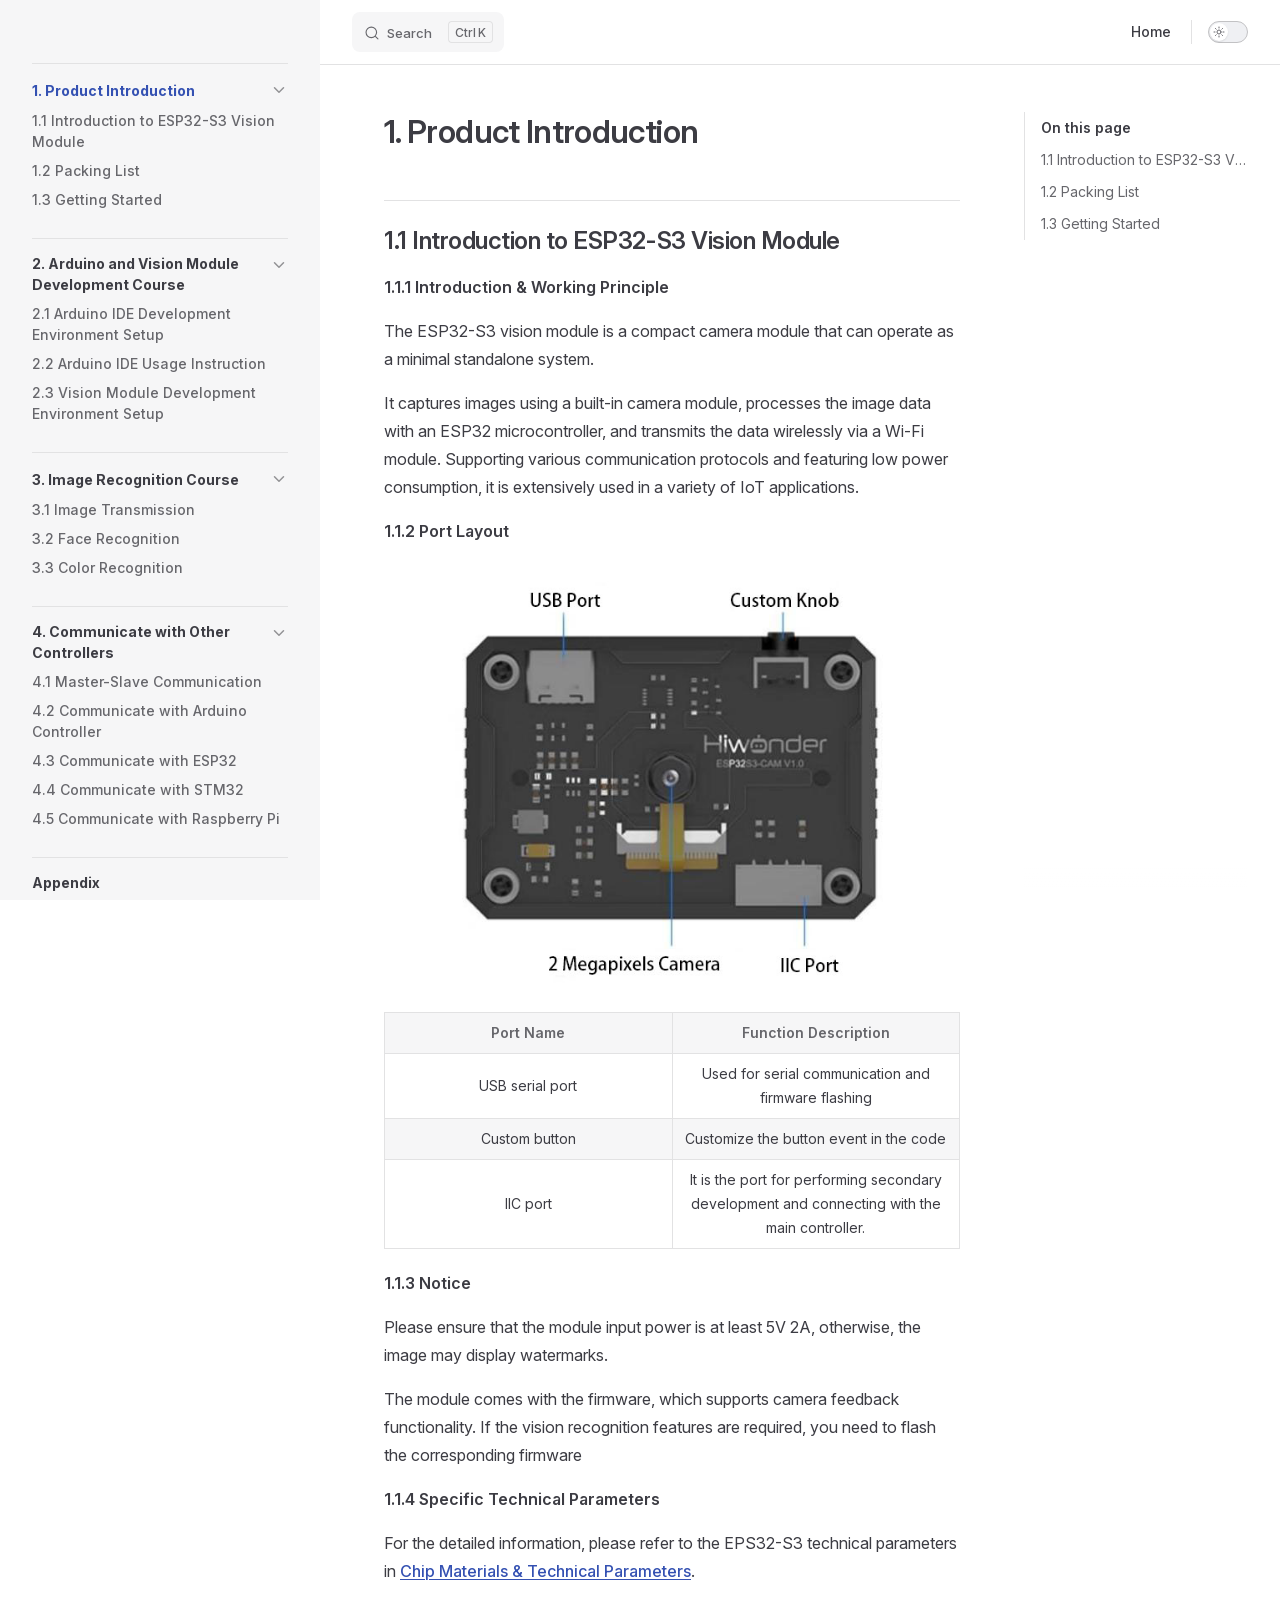
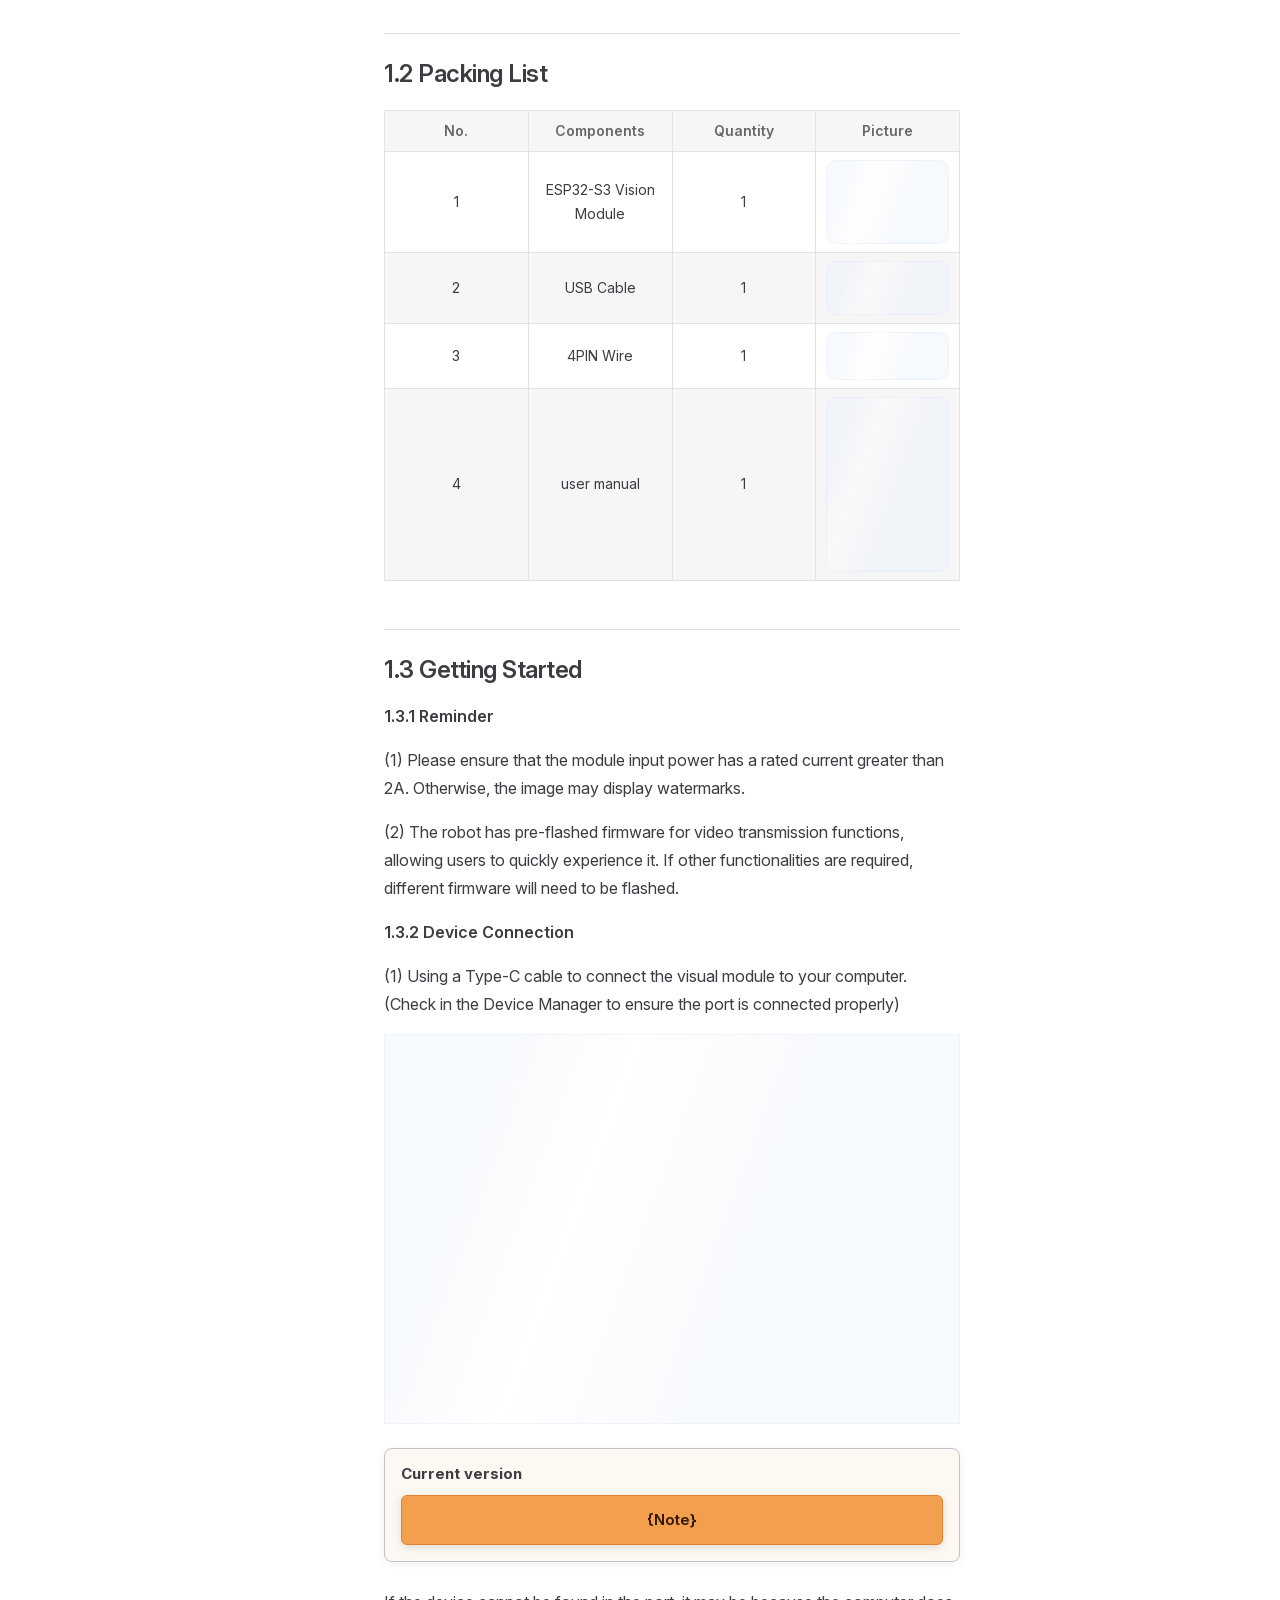
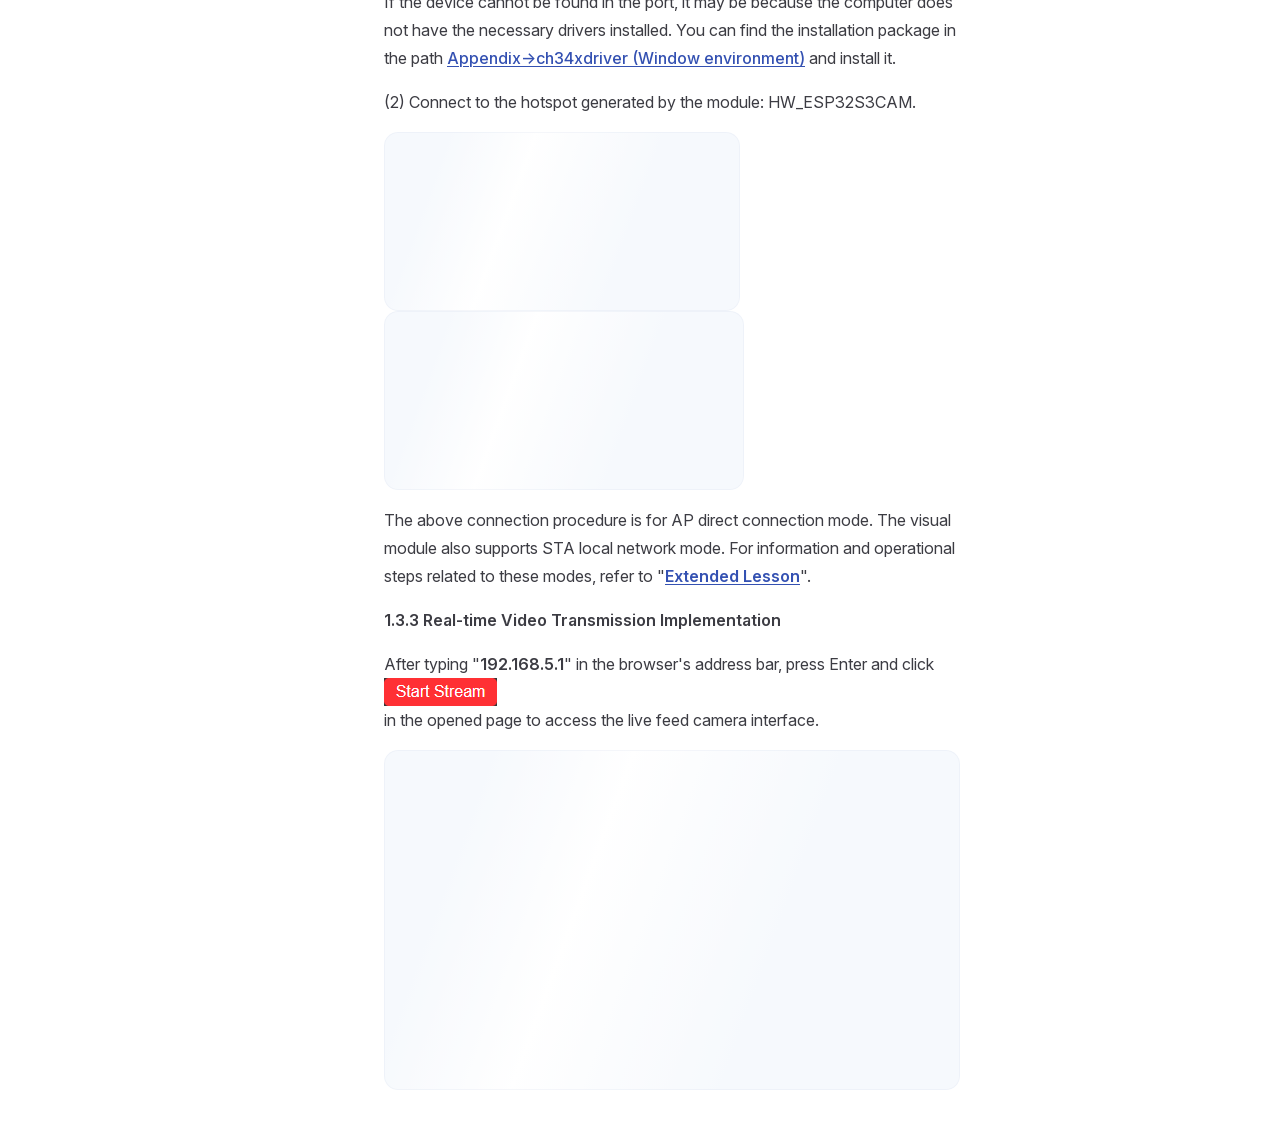
==== projects/ESP32-S3/en/latest/index.html @ b9c00cb5 "内容修改" ====
<!DOCTYPE html>
<html lang="en-US" dir="ltr">
  <head>
    <meta charset="utf-8">
    <meta name="viewport" content="width=device-width,initial-scale=1">
    <title>ESP32-S3 Documentation</title>
    <meta name="description" content="ESP32-S3 robot documentation">
    <meta name="generator" content="VitePress v1.6.4">
    <link rel="preload stylesheet" href="/projects/ESP32-S3/en/latest/assets/style.DdfqvTn5.css" as="style">
    <link rel="preload stylesheet" href="/projects/ESP32-S3/en/latest/vp-icons.css" as="style">
    
    <script type="module" src="/projects/ESP32-S3/en/latest/assets/app.E_77mOyY.js"></script>
    <link rel="preload" href="/projects/ESP32-S3/en/latest/assets/inter-roman-latin.Di8DUHzh.woff2" as="font" type="font/woff2" crossorigin="">
    <link rel="modulepreload" href="/projects/ESP32-S3/en/latest/assets/chunks/theme.DLlQX1Bl.js">
    <link rel="modulepreload" href="/projects/ESP32-S3/en/latest/assets/chunks/framework.tACQzN50.js">
    <link rel="modulepreload" href="/projects/ESP32-S3/en/latest/assets/index.md.Lb4_mgfN.lean.js">
    <link rel="icon" href="/projects/ESP32-S3/en/latest/favicon.ico">
    <script id="check-dark-mode">(()=>{const e=localStorage.getItem("vitepress-theme-appearance")||"auto",a=window.matchMedia("(prefers-color-scheme: dark)").matches;(!e||e==="auto"?a:e==="dark")&&document.documentElement.classList.add("dark")})();</script>
    <script id="check-mac-os">document.documentElement.classList.toggle("mac",/Mac|iPhone|iPod|iPad/i.test(navigator.platform));</script>
  </head>
  <body>
    <div id="app"><!--[--><div class="page-redirect" style="text-align:center;padding:100px 20px;"><p>Redirecting to content page...</p><p><a href="/projects/ESP32-S3/en/latest/docs/1.product_introduction.html" target="_self">If you are not redirected automatically, click here</a></p></div><!--[--><!----><!--]--><!----><!--]--></div>
    <script>window.__VP_HASH_MAP__=JSON.parse("{\"docs_1.product_introduction.md\":\"C2FCLXSm\",\"docs_2.set_up_development_environment.md\":\"C64PchyD\",\"docs_3.image_recognition_course.md\":\"mDjmsC2v\",\"docs_4.communicate_with_other_controllers.md\":\"tpT2LpS6\",\"docs_appendix.md\":\"CFYU5Hyb\",\"docs_index.md\":\"BcedHTbB\",\"index.md\":\"Lb4_mgfN\"}");window.__VP_SITE_DATA__=JSON.parse("{\"lang\":\"en-US\",\"dir\":\"ltr\",\"title\":\"ESP32-S3 Documentation\",\"description\":\"ESP32-S3 robot documentation\",\"base\":\"/projects/ESP32-S3/en/latest/\",\"head\":[],\"router\":{\"prefetchLinks\":true},\"appearance\":true,\"themeConfig\":{\"siteTitle\":false,\"logo\":\"/e-logo.png\",\"outline\":[2,3],\"search\":{\"provider\":\"local\",\"options\":{\"translations\":{\"button\":{\"buttonText\":\"Search\",\"buttonAriaLabel\":\"Search\"},\"modal\":{\"searchBox\":{\"resetButtonTitle\":\"Clear search query\",\"resetButtonAriaLabel\":\"Clear search query\",\"cancelButtonText\":\"Cancel\",\"cancelButtonAriaLabel\":\"Cancel\"},\"startScreen\":{\"recentSearchTitle\":\"Recent Searches\",\"noRecentSearchText\":\"No recent searches\",\"suggestedQueryTitle\":\"Suggested Queries\"},\"noResultsScreen\":{\"noResultsText\":\"No results found for\",\"suggestedQueryText\":\"You can try searching for\",\"reportMissingResultsText\":\"Have any queries?\",\"reportMissingResultsLinkText\":\"Report here\"},\"footer\":{\"selectText\":\"to select\",\"navigateText\":\"to navigate\",\"closeText\":\"to close\"}}}}},\"nav\":[{\"text\":\"Home\",\"link\":\"https://www.hiwonder.net/\",\"target\":\"_self\"}],\"sidebar\":[{\"text\":\"1. Product Introduction\",\"link\":\"/docs/1.product_introduction.html\",\"collapsed\":false,\"items\":[{\"text\":\"1.1 Introduction to ESP32-S3 Vision Module\",\"link\":\"/docs/1.product_introduction.html#_1-1-introduction-to-esp32-s3-vision-module\"},{\"text\":\"1.2 Packing List\",\"link\":\"/docs/1.product_introduction.html#_1-2-packing-list\"},{\"text\":\"1.3 Getting Started\",\"link\":\"/docs/1.product_introduction.html#_1-3-getting-started\"}]},{\"text\":\"2. Arduino and Vision Module Development Course\",\"link\":\"/docs/2.set_up_development_environment.html\",\"collapsed\":false,\"items\":[{\"text\":\"2.1 Arduino IDE Development Environment Setup\",\"link\":\"/docs/2.set_up_development_environment.html#_2-1-arduino-ide-development-environment-setup\"},{\"text\":\"2.2 Arduino IDE Usage Instruction\",\"link\":\"/docs/2.set_up_development_environment.html#_2-2-arduino-ide-usage-instruction\"},{\"text\":\"2.3 Vision Module Development Environment Setup\",\"link\":\"/docs/2.set_up_development_environment.html#_2-3-vision-module-development-environment-setup\"}]},{\"text\":\"3. Image Recognition Course\",\"link\":\"/docs/3.Image_Recognition_Course.html\",\"collapsed\":false,\"items\":[{\"text\":\"3.1 Image Transmission\",\"link\":\"/docs/3.Image_Recognition_Course.html#_3-1-image-transmission\"},{\"text\":\"3.2 Face Recognition\",\"link\":\"/docs/3.Image_Recognition_Course.html#_3-2-face-recognition\"},{\"text\":\"3.3 Color Recognition\",\"link\":\"/docs/3.Image_Recognition_Course.html#_3-3-color-recognition\"}]},{\"text\":\"4. Communicate with Other Controllers\",\"link\":\"/docs/4.Communicate_with_Other_Controllers.html\",\"collapsed\":false,\"items\":[{\"text\":\"4.1 Master-Slave Communication\",\"link\":\"/docs/4.Communicate_with_Other_Controllers.html#_4-1-master-slave-communication\"},{\"text\":\"4.2 Communicate with Arduino Controller\",\"link\":\"/docs/4.Communicate_with_Other_Controllers.html#_4-2-communicate-with-arduino-controller\"},{\"text\":\"4.3 Communicate with ESP32\",\"link\":\"/docs/4.Communicate_with_Other_Controllers.html#_4-3-communicate-with-esp32\"},{\"text\":\"4.4 Communicate with STM32\",\"link\":\"/docs/4.Communicate_with_Other_Controllers.html#_4-4-communicate-with-stm32\"},{\"text\":\"4.5 Communicate with Raspberry Pi\",\"link\":\"/docs/4.Communicate_with_Other_Controllers.html#_4-5-communicate-with-raspberry-pi\"}]},{\"text\":\"Appendix\",\"link\":\"/docs/Appendix.html\",\"collapsed\":false,\"items\":[]}]},\"locales\":{},\"scrollOffset\":134,\"cleanUrls\":false}");</script>
    
  </body>
</html>
---- projects/ESP32-S3/en/latest/assets/style.DdfqvTn5.css ----
@font-face{font-family:Inter;font-style:normal;font-weight:100 900;font-display:swap;src:url(/projects/ESP32-S3/en/latest/assets/inter-roman-cyrillic-ext.BBPuwvHQ.woff2) format("woff2");unicode-range:U+0460-052F,U+1C80-1C88,U+20B4,U+2DE0-2DFF,U+A640-A69F,U+FE2E-FE2F}@font-face{font-family:Inter;font-style:normal;font-weight:100 900;font-display:swap;src:url(/projects/ESP32-S3/en/latest/assets/inter-roman-cyrillic.C5lxZ8CY.woff2) format("woff2");unicode-range:U+0301,U+0400-045F,U+0490-0491,U+04B0-04B1,U+2116}@font-face{font-family:Inter;font-style:normal;font-weight:100 900;font-display:swap;src:url(/projects/ESP32-S3/en/latest/assets/inter-roman-greek-ext.CqjqNYQ-.woff2) format("woff2");unicode-range:U+1F00-1FFF}@font-face{font-family:Inter;font-style:normal;font-weight:100 900;font-display:swap;src:url(/projects/ESP32-S3/en/latest/assets/inter-roman-greek.BBVDIX6e.woff2) format("woff2");unicode-range:U+0370-0377,U+037A-037F,U+0384-038A,U+038C,U+038E-03A1,U+03A3-03FF}@font-face{font-family:Inter;font-style:normal;font-weight:100 900;font-display:swap;src:url(/projects/ESP32-S3/en/latest/assets/inter-roman-vietnamese.BjW4sHH5.woff2) format("woff2");unicode-range:U+0102-0103,U+0110-0111,U+0128-0129,U+0168-0169,U+01A0-01A1,U+01AF-01B0,U+0300-0301,U+0303-0304,U+0308-0309,U+0323,U+0329,U+1EA0-1EF9,U+20AB}@font-face{font-family:Inter;font-style:normal;font-weight:100 900;font-display:swap;src:url(/projects/ESP32-S3/en/latest/assets/inter-roman-latin-ext.4ZJIpNVo.woff2) format("woff2");unicode-range:U+0100-02AF,U+0304,U+0308,U+0329,U+1E00-1E9F,U+1EF2-1EFF,U+2020,U+20A0-20AB,U+20AD-20C0,U+2113,U+2C60-2C7F,U+A720-A7FF}@font-face{font-family:Inter;font-style:normal;font-weight:100 900;font-display:swap;src:url(/projects/ESP32-S3/en/latest/assets/inter-roman-latin.Di8DUHzh.woff2) format("woff2");unicode-range:U+0000-00FF,U+0131,U+0152-0153,U+02BB-02BC,U+02C6,U+02DA,U+02DC,U+0304,U+0308,U+0329,U+2000-206F,U+2074,U+20AC,U+2122,U+2191,U+2193,U+2212,U+2215,U+FEFF,U+FFFD}@font-face{font-family:Inter;font-style:italic;font-weight:100 900;font-display:swap;src:url(/projects/ESP32-S3/en/latest/assets/inter-italic-cyrillic-ext.r48I6akx.woff2) format("woff2");unicode-range:U+0460-052F,U+1C80-1C88,U+20B4,U+2DE0-2DFF,U+A640-A69F,U+FE2E-FE2F}@font-face{font-family:Inter;font-style:italic;font-weight:100 900;font-display:swap;src:url(/projects/ESP32-S3/en/latest/assets/inter-italic-cyrillic.By2_1cv3.woff2) format("woff2");unicode-range:U+0301,U+0400-045F,U+0490-0491,U+04B0-04B1,U+2116}@font-face{font-family:Inter;font-style:italic;font-weight:100 900;font-display:swap;src:url(/projects/ESP32-S3/en/latest/assets/inter-italic-greek-ext.1u6EdAuj.woff2) format("woff2");unicode-range:U+1F00-1FFF}@font-face{font-family:Inter;font-style:italic;font-weight:100 900;font-display:swap;src:url(/projects/ESP32-S3/en/latest/assets/inter-italic-greek.DJ8dCoTZ.woff2) format("woff2");unicode-range:U+0370-0377,U+037A-037F,U+0384-038A,U+038C,U+038E-03A1,U+03A3-03FF}@font-face{font-family:Inter;font-style:italic;font-weight:100 900;font-display:swap;src:url(/projects/ESP32-S3/en/latest/assets/inter-italic-vietnamese.BSbpV94h.woff2) format("woff2");unicode-range:U+0102-0103,U+0110-0111,U+0128-0129,U+0168-0169,U+01A0-01A1,U+01AF-01B0,U+0300-0301,U+0303-0304,U+0308-0309,U+0323,U+0329,U+1EA0-1EF9,U+20AB}@font-face{font-family:Inter;font-style:italic;font-weight:100 900;font-display:swap;src:url(/projects/ESP32-S3/en/latest/assets/inter-italic-latin-ext.CN1xVJS-.woff2) format("woff2");unicode-range:U+0100-02AF,U+0304,U+0308,U+0329,U+1E00-1E9F,U+1EF2-1EFF,U+2020,U+20A0-20AB,U+20AD-20C0,U+2113,U+2C60-2C7F,U+A720-A7FF}@font-face{font-family:Inter;font-style:italic;font-weight:100 900;font-display:swap;src:url(/projects/ESP32-S3/en/latest/assets/inter-italic-latin.C2AdPX0b.woff2) format("woff2");unicode-range:U+0000-00FF,U+0131,U+0152-0153,U+02BB-02BC,U+02C6,U+02DA,U+02DC,U+0304,U+0308,U+0329,U+2000-206F,U+2074,U+20AC,U+2122,U+2191,U+2193,U+2212,U+2215,U+FEFF,U+FFFD}@font-face{font-family:Punctuation SC;font-weight:400;src:local("PingFang SC Regular"),local("Noto Sans CJK SC"),local("Microsoft YaHei");unicode-range:U+201C,U+201D,U+2018,U+2019,U+2E3A,U+2014,U+2013,U+2026,U+00B7,U+007E,U+002F}@font-face{font-family:Punctuation SC;font-weight:500;src:local("PingFang SC Medium"),local("Noto Sans CJK SC"),local("Microsoft YaHei");unicode-range:U+201C,U+201D,U+2018,U+2019,U+2E3A,U+2014,U+2013,U+2026,U+00B7,U+007E,U+002F}@font-face{font-family:Punctuation SC;font-weight:600;src:local("PingFang SC Semibold"),local("Noto Sans CJK SC Bold"),local("Microsoft YaHei Bold");unicode-range:U+201C,U+201D,U+2018,U+2019,U+2E3A,U+2014,U+2013,U+2026,U+00B7,U+007E,U+002F}@font-face{font-family:Punctuation SC;font-weight:700;src:local("PingFang SC Semibold"),local("Noto Sans CJK SC Bold"),local("Microsoft YaHei Bold");unicode-range:U+201C,U+201D,U+2018,U+2019,U+2E3A,U+2014,U+2013,U+2026,U+00B7,U+007E,U+002F}:root{--vp-c-white: #ffffff;--vp-c-black: #000000;--vp-c-neutral: var(--vp-c-black);--vp-c-neutral-inverse: var(--vp-c-white)}.dark{--vp-c-neutral: var(--vp-c-white);--vp-c-neutral-inverse: var(--vp-c-black)}:root{--vp-c-gray-1: #dddde3;--vp-c-gray-2: #e4e4e9;--vp-c-gray-3: #ebebef;--vp-c-gray-soft: rgba(142, 150, 170, .14);--vp-c-indigo-1: #3451b2;--vp-c-indigo-2: #3a5ccc;--vp-c-indigo-3: #5672cd;--vp-c-indigo-soft: rgba(100, 108, 255, .14);--vp-c-purple-1: #6f42c1;--vp-c-purple-2: #7e4cc9;--vp-c-purple-3: #8e5cd9;--vp-c-purple-soft: rgba(159, 122, 234, .14);--vp-c-green-1: #18794e;--vp-c-green-2: #299764;--vp-c-green-3: #30a46c;--vp-c-green-soft: rgba(16, 185, 129, .14);--vp-c-yellow-1: #915930;--vp-c-yellow-2: #946300;--vp-c-yellow-3: #9f6a00;--vp-c-yellow-soft: rgba(234, 179, 8, .14);--vp-c-red-1: #b8272c;--vp-c-red-2: #d5393e;--vp-c-red-3: #e0575b;--vp-c-red-soft: rgba(244, 63, 94, .14);--vp-c-sponsor: #db2777}.dark{--vp-c-gray-1: #515c67;--vp-c-gray-2: #414853;--vp-c-gray-3: #32363f;--vp-c-gray-soft: rgba(101, 117, 133, .16);--vp-c-indigo-1: #a8b1ff;--vp-c-indigo-2: #5c73e7;--vp-c-indigo-3: #3e63dd;--vp-c-indigo-soft: rgba(100, 108, 255, .16);--vp-c-purple-1: #c8abfa;--vp-c-purple-2: #a879e6;--vp-c-purple-3: #8e5cd9;--vp-c-purple-soft: rgba(159, 122, 234, .16);--vp-c-green-1: #3dd68c;--vp-c-green-2: #30a46c;--vp-c-green-3: #298459;--vp-c-green-soft: rgba(16, 185, 129, .16);--vp-c-yellow-1: #f9b44e;--vp-c-yellow-2: #da8b17;--vp-c-yellow-3: #a46a0a;--vp-c-yellow-soft: rgba(234, 179, 8, .16);--vp-c-red-1: #f66f81;--vp-c-red-2: #f14158;--vp-c-red-3: #b62a3c;--vp-c-red-soft: rgba(244, 63, 94, .16)}:root{--vp-c-bg: #ffffff;--vp-c-bg-alt: #f6f6f7;--vp-c-bg-elv: #ffffff;--vp-c-bg-soft: #f6f6f7}.dark{--vp-c-bg: #1b1b1f;--vp-c-bg-alt: #161618;--vp-c-bg-elv: #202127;--vp-c-bg-soft: #202127}:root{--vp-c-border: #c2c2c4;--vp-c-divider: #e2e2e3;--vp-c-gutter: #e2e2e3}.dark{--vp-c-border: #3c3f44;--vp-c-divider: #2e2e32;--vp-c-gutter: #000000}:root{--vp-c-text-1: #3c3c43;--vp-c-text-2: #67676c;--vp-c-text-3: #929295}.dark{--vp-c-text-1: #dfdfd6;--vp-c-text-2: #98989f;--vp-c-text-3: #6a6a71}:root{--vp-c-default-1: var(--vp-c-gray-1);--vp-c-default-2: var(--vp-c-gray-2);--vp-c-default-3: var(--vp-c-gray-3);--vp-c-default-soft: var(--vp-c-gray-soft);--vp-c-brand-1: var(--vp-c-indigo-1);--vp-c-brand-2: var(--vp-c-indigo-2);--vp-c-brand-3: var(--vp-c-indigo-3);--vp-c-brand-soft: var(--vp-c-indigo-soft);--vp-c-brand: var(--vp-c-brand-1);--vp-c-tip-1: var(--vp-c-brand-1);--vp-c-tip-2: var(--vp-c-brand-2);--vp-c-tip-3: var(--vp-c-brand-3);--vp-c-tip-soft: var(--vp-c-brand-soft);--vp-c-note-1: var(--vp-c-brand-1);--vp-c-note-2: var(--vp-c-brand-2);--vp-c-note-3: var(--vp-c-brand-3);--vp-c-note-soft: var(--vp-c-brand-soft);--vp-c-success-1: var(--vp-c-green-1);--vp-c-success-2: var(--vp-c-green-2);--vp-c-success-3: var(--vp-c-green-3);--vp-c-success-soft: var(--vp-c-green-soft);--vp-c-important-1: var(--vp-c-purple-1);--vp-c-important-2: var(--vp-c-purple-2);--vp-c-important-3: var(--vp-c-purple-3);--vp-c-important-soft: var(--vp-c-purple-soft);--vp-c-warning-1: var(--vp-c-yellow-1);--vp-c-warning-2: var(--vp-c-yellow-2);--vp-c-warning-3: var(--vp-c-yellow-3);--vp-c-warning-soft: var(--vp-c-yellow-soft);--vp-c-danger-1: var(--vp-c-red-1);--vp-c-danger-2: var(--vp-c-red-2);--vp-c-danger-3: var(--vp-c-red-3);--vp-c-danger-soft: var(--vp-c-red-soft);--vp-c-caution-1: var(--vp-c-red-1);--vp-c-caution-2: var(--vp-c-red-2);--vp-c-caution-3: var(--vp-c-red-3);--vp-c-caution-soft: var(--vp-c-red-soft)}:root{--vp-font-family-base: "Inter", ui-sans-serif, system-ui, sans-serif, "Apple Color Emoji", "Segoe UI Emoji", "Segoe UI Symbol", "Noto Color Emoji";--vp-font-family-mono: ui-monospace, "Menlo", "Monaco", "Consolas", "Liberation Mono", "Courier New", monospace;font-optical-sizing:auto}:root:where(:lang(zh)){--vp-font-family-base: "Punctuation SC", "Inter", ui-sans-serif, system-ui, sans-serif, "Apple Color Emoji", "Segoe UI Emoji", "Segoe UI Symbol", "Noto Color Emoji"}:root{--vp-shadow-1: 0 1px 2px rgba(0, 0, 0, .04), 0 1px 2px rgba(0, 0, 0, .06);--vp-shadow-2: 0 3px 12px rgba(0, 0, 0, .07), 0 1px 4px rgba(0, 0, 0, .07);--vp-shadow-3: 0 12px 32px rgba(0, 0, 0, .1), 0 2px 6px rgba(0, 0, 0, .08);--vp-shadow-4: 0 14px 44px rgba(0, 0, 0, .12), 0 3px 9px rgba(0, 0, 0, .12);--vp-shadow-5: 0 18px 56px rgba(0, 0, 0, .16), 0 4px 12px rgba(0, 0, 0, .16)}:root{--vp-z-index-footer: 10;--vp-z-index-local-nav: 20;--vp-z-index-nav: 30;--vp-z-index-layout-top: 40;--vp-z-index-backdrop: 50;--vp-z-index-sidebar: 60}@media (min-width: 960px){:root{--vp-z-index-sidebar: 25}}:root{--vp-layout-max-width: 1440px}:root{--vp-header-anchor-symbol: "#"}:root{--vp-code-line-height: 1.7;--vp-code-font-size: .875em;--vp-code-color: var(--vp-c-brand-1);--vp-code-link-color: var(--vp-c-brand-1);--vp-code-link-hover-color: var(--vp-c-brand-2);--vp-code-bg: var(--vp-c-default-soft);--vp-code-block-color: var(--vp-c-text-2);--vp-code-block-bg: var(--vp-c-bg-alt);--vp-code-block-divider-color: var(--vp-c-gutter);--vp-code-lang-color: var(--vp-c-text-3);--vp-code-line-highlight-color: var(--vp-c-default-soft);--vp-code-line-number-color: var(--vp-c-text-3);--vp-code-line-diff-add-color: var(--vp-c-success-soft);--vp-code-line-diff-add-symbol-color: var(--vp-c-success-1);--vp-code-line-diff-remove-color: var(--vp-c-danger-soft);--vp-code-line-diff-remove-symbol-color: var(--vp-c-danger-1);--vp-code-line-warning-color: var(--vp-c-warning-soft);--vp-code-line-error-color: var(--vp-c-danger-soft);--vp-code-copy-code-border-color: var(--vp-c-divider);--vp-code-copy-code-bg: var(--vp-c-bg-soft);--vp-code-copy-code-hover-border-color: var(--vp-c-divider);--vp-code-copy-code-hover-bg: var(--vp-c-bg);--vp-code-copy-code-active-text: var(--vp-c-text-2);--vp-code-copy-copied-text-content: "Copied";--vp-code-tab-divider: var(--vp-code-block-divider-color);--vp-code-tab-text-color: var(--vp-c-text-2);--vp-code-tab-bg: var(--vp-code-block-bg);--vp-code-tab-hover-text-color: var(--vp-c-text-1);--vp-code-tab-active-text-color: var(--vp-c-text-1);--vp-code-tab-active-bar-color: var(--vp-c-brand-1)}:lang(es),:lang(pt){--vp-code-copy-copied-text-content: "Copiado"}:lang(fa){--vp-code-copy-copied-text-content: "کپی شد"}:lang(ko){--vp-code-copy-copied-text-content: "복사됨"}:lang(ru){--vp-code-copy-copied-text-content: "Скопировано"}:lang(zh){--vp-code-copy-copied-text-content: "已复制"}:root{--vp-button-brand-border: transparent;--vp-button-brand-text: var(--vp-c-white);--vp-button-brand-bg: var(--vp-c-brand-3);--vp-button-brand-hover-border: transparent;--vp-button-brand-hover-text: var(--vp-c-white);--vp-button-brand-hover-bg: var(--vp-c-brand-2);--vp-button-brand-active-border: transparent;--vp-button-brand-active-text: var(--vp-c-white);--vp-button-brand-active-bg: var(--vp-c-brand-1);--vp-button-alt-border: transparent;--vp-button-alt-text: var(--vp-c-text-1);--vp-button-alt-bg: var(--vp-c-default-3);--vp-button-alt-hover-border: transparent;--vp-button-alt-hover-text: var(--vp-c-text-1);--vp-button-alt-hover-bg: var(--vp-c-default-2);--vp-button-alt-active-border: transparent;--vp-button-alt-active-text: var(--vp-c-text-1);--vp-button-alt-active-bg: var(--vp-c-default-1);--vp-button-sponsor-border: var(--vp-c-text-2);--vp-button-sponsor-text: var(--vp-c-text-2);--vp-button-sponsor-bg: transparent;--vp-button-sponsor-hover-border: var(--vp-c-sponsor);--vp-button-sponsor-hover-text: var(--vp-c-sponsor);--vp-button-sponsor-hover-bg: transparent;--vp-button-sponsor-active-border: var(--vp-c-sponsor);--vp-button-sponsor-active-text: var(--vp-c-sponsor);--vp-button-sponsor-active-bg: transparent}:root{--vp-custom-block-font-size: 14px;--vp-custom-block-code-font-size: 13px;--vp-custom-block-info-border: transparent;--vp-custom-block-info-text: var(--vp-c-text-1);--vp-custom-block-info-bg: var(--vp-c-default-soft);--vp-custom-block-info-code-bg: var(--vp-c-default-soft);--vp-custom-block-note-border: transparent;--vp-custom-block-note-text: var(--vp-c-text-1);--vp-custom-block-note-bg: var(--vp-c-default-soft);--vp-custom-block-note-code-bg: var(--vp-c-default-soft);--vp-custom-block-tip-border: transparent;--vp-custom-block-tip-text: var(--vp-c-text-1);--vp-custom-block-tip-bg: var(--vp-c-tip-soft);--vp-custom-block-tip-code-bg: var(--vp-c-tip-soft);--vp-custom-block-important-border: transparent;--vp-custom-block-important-text: var(--vp-c-text-1);--vp-custom-block-important-bg: var(--vp-c-important-soft);--vp-custom-block-important-code-bg: var(--vp-c-important-soft);--vp-custom-block-warning-border: transparent;--vp-custom-block-warning-text: var(--vp-c-text-1);--vp-custom-block-warning-bg: var(--vp-c-warning-soft);--vp-custom-block-warning-code-bg: var(--vp-c-warning-soft);--vp-custom-block-danger-border: transparent;--vp-custom-block-danger-text: var(--vp-c-text-1);--vp-custom-block-danger-bg: var(--vp-c-danger-soft);--vp-custom-block-danger-code-bg: var(--vp-c-danger-soft);--vp-custom-block-caution-border: transparent;--vp-custom-block-caution-text: var(--vp-c-text-1);--vp-custom-block-caution-bg: var(--vp-c-caution-soft);--vp-custom-block-caution-code-bg: var(--vp-c-caution-soft);--vp-custom-block-details-border: var(--vp-custom-block-info-border);--vp-custom-block-details-text: var(--vp-custom-block-info-text);--vp-custom-block-details-bg: var(--vp-custom-block-info-bg);--vp-custom-block-details-code-bg: var(--vp-custom-block-info-code-bg)}:root{--vp-input-border-color: var(--vp-c-border);--vp-input-bg-color: var(--vp-c-bg-alt);--vp-input-switch-bg-color: var(--vp-c-default-soft)}:root{--vp-nav-height: 64px;--vp-nav-bg-color: var(--vp-c-bg);--vp-nav-screen-bg-color: var(--vp-c-bg);--vp-nav-logo-height: 24px}.hide-nav{--vp-nav-height: 0px}.hide-nav .VPSidebar{--vp-nav-height: 22px}:root{--vp-local-nav-bg-color: var(--vp-c-bg)}:root{--vp-sidebar-width: 272px;--vp-sidebar-bg-color: var(--vp-c-bg-alt)}:root{--vp-backdrop-bg-color: rgba(0, 0, 0, .6)}:root{--vp-home-hero-name-color: var(--vp-c-brand-1);--vp-home-hero-name-background: transparent;--vp-home-hero-image-background-image: none;--vp-home-hero-image-filter: none}:root{--vp-badge-info-border: transparent;--vp-badge-info-text: var(--vp-c-text-2);--vp-badge-info-bg: var(--vp-c-default-soft);--vp-badge-tip-border: transparent;--vp-badge-tip-text: var(--vp-c-tip-1);--vp-badge-tip-bg: var(--vp-c-tip-soft);--vp-badge-warning-border: transparent;--vp-badge-warning-text: var(--vp-c-warning-1);--vp-badge-warning-bg: var(--vp-c-warning-soft);--vp-badge-danger-border: transparent;--vp-badge-danger-text: var(--vp-c-danger-1);--vp-badge-danger-bg: var(--vp-c-danger-soft)}:root{--vp-carbon-ads-text-color: var(--vp-c-text-1);--vp-carbon-ads-poweredby-color: var(--vp-c-text-2);--vp-carbon-ads-bg-color: var(--vp-c-bg-soft);--vp-carbon-ads-hover-text-color: var(--vp-c-brand-1);--vp-carbon-ads-hover-poweredby-color: var(--vp-c-text-1)}:root{--vp-local-search-bg: var(--vp-c-bg);--vp-local-search-result-bg: var(--vp-c-bg);--vp-local-search-result-border: var(--vp-c-divider);--vp-local-search-result-selected-bg: var(--vp-c-bg);--vp-local-search-result-selected-border: var(--vp-c-brand-1);--vp-local-search-highlight-bg: var(--vp-c-brand-1);--vp-local-search-highlight-text: var(--vp-c-neutral-inverse)}@media (prefers-reduced-motion: reduce){*,:before,:after{animation-delay:-1ms!important;animation-duration:1ms!important;animation-iteration-count:1!important;background-attachment:initial!important;scroll-behavior:auto!important;transition-duration:0s!important;transition-delay:0s!important}}*,:before,:after{box-sizing:border-box}html{line-height:1.4;font-size:16px;-webkit-text-size-adjust:100%}html.dark{color-scheme:dark}body{margin:0;width:100%;min-width:320px;min-height:100vh;line-height:24px;font-family:var(--vp-font-family-base);font-size:16px;font-weight:400;color:var(--vp-c-text-1);background-color:var(--vp-c-bg);font-synthesis:style;text-rendering:optimizeLegibility;-webkit-font-smoothing:antialiased;-moz-osx-font-smoothing:grayscale}main{display:block}h1,h2,h3,h4,h5,h6{margin:0;line-height:24px;font-size:16px;font-weight:400}p{margin:0}strong,b{font-weight:600}a,area,button,[role=button],input,label,select,summary,textarea{touch-action:manipulation}a{color:inherit;text-decoration:inherit}ol,ul{list-style:none;margin:0;padding:0}blockquote{margin:0}pre,code,kbd,samp{font-family:var(--vp-font-family-mono)}img,svg,video,canvas,audio,iframe,embed,object{display:block}figure{margin:0}img,video{max-width:100%;height:auto}button,input,optgroup,select,textarea{border:0;padding:0;line-height:inherit;color:inherit}button{padding:0;font-family:inherit;background-color:transparent;background-image:none}button:enabled,[role=button]:enabled{cursor:pointer}button:focus,button:focus-visible{outline:1px dotted;outline:4px auto -webkit-focus-ring-color}button:focus:not(:focus-visible){outline:none!important}input:focus,textarea:focus,select:focus{outline:none}table{border-collapse:collapse}input{background-color:transparent}input:-ms-input-placeholder,textarea:-ms-input-placeholder{color:var(--vp-c-text-3)}input::-ms-input-placeholder,textarea::-ms-input-placeholder{color:var(--vp-c-text-3)}input::placeholder,textarea::placeholder{color:var(--vp-c-text-3)}input::-webkit-outer-spin-button,input::-webkit-inner-spin-button{-webkit-appearance:none;margin:0}input[type=number]{-moz-appearance:textfield}textarea{resize:vertical}select{-webkit-appearance:none}fieldset{margin:0;padding:0}h1,h2,h3,h4,h5,h6,li,p{overflow-wrap:break-word}vite-error-overlay{z-index:9999}mjx-container{overflow-x:auto}mjx-container>svg{display:inline-block;margin:auto}[class^=vpi-],[class*=" vpi-"],.vp-icon{width:1em;height:1em}[class^=vpi-].bg,[class*=" vpi-"].bg,.vp-icon.bg{background-size:100% 100%;background-color:transparent}[class^=vpi-]:not(.bg),[class*=" vpi-"]:not(.bg),.vp-icon:not(.bg){-webkit-mask:var(--icon) no-repeat;mask:var(--icon) no-repeat;-webkit-mask-size:100% 100%;mask-size:100% 100%;background-color:currentColor;color:inherit}.vpi-align-left{--icon: url("data:image/svg+xml,%3Csvg xmlns='http://www.w3.org/2000/svg' fill='none' stroke='currentColor' stroke-linecap='round' stroke-linejoin='round' stroke-width='2' viewBox='0 0 24 24'%3E%3Cpath d='M21 6H3M15 12H3M17 18H3'/%3E%3C/svg%3E")}.vpi-arrow-right,.vpi-arrow-down,.vpi-arrow-left,.vpi-arrow-up{--icon: url("data:image/svg+xml,%3Csvg xmlns='http://www.w3.org/2000/svg' fill='none' stroke='currentColor' stroke-linecap='round' stroke-linejoin='round' stroke-width='2' viewBox='0 0 24 24'%3E%3Cpath d='M5 12h14M12 5l7 7-7 7'/%3E%3C/svg%3E")}.vpi-chevron-right,.vpi-chevron-down,.vpi-chevron-left,.vpi-chevron-up{--icon: url("data:image/svg+xml,%3Csvg xmlns='http://www.w3.org/2000/svg' fill='none' stroke='currentColor' stroke-linecap='round' stroke-linejoin='round' stroke-width='2' viewBox='0 0 24 24'%3E%3Cpath d='m9 18 6-6-6-6'/%3E%3C/svg%3E")}.vpi-chevron-down,.vpi-arrow-down{transform:rotate(90deg)}.vpi-chevron-left,.vpi-arrow-left{transform:rotate(180deg)}.vpi-chevron-up,.vpi-arrow-up{transform:rotate(-90deg)}.vpi-square-pen{--icon: url("data:image/svg+xml,%3Csvg xmlns='http://www.w3.org/2000/svg' fill='none' stroke='currentColor' stroke-linecap='round' stroke-linejoin='round' stroke-width='2' viewBox='0 0 24 24'%3E%3Cpath d='M12 3H5a2 2 0 0 0-2 2v14a2 2 0 0 0 2 2h14a2 2 0 0 0 2-2v-7'/%3E%3Cpath d='M18.375 2.625a2.121 2.121 0 1 1 3 3L12 15l-4 1 1-4Z'/%3E%3C/svg%3E")}.vpi-plus{--icon: url("data:image/svg+xml,%3Csvg xmlns='http://www.w3.org/2000/svg' fill='none' stroke='currentColor' stroke-linecap='round' stroke-linejoin='round' stroke-width='2' viewBox='0 0 24 24'%3E%3Cpath d='M5 12h14M12 5v14'/%3E%3C/svg%3E")}.vpi-sun{--icon: url("data:image/svg+xml,%3Csvg xmlns='http://www.w3.org/2000/svg' fill='none' stroke='currentColor' stroke-linecap='round' stroke-linejoin='round' stroke-width='2' viewBox='0 0 24 24'%3E%3Ccircle cx='12' cy='12' r='4'/%3E%3Cpath d='M12 2v2M12 20v2M4.93 4.93l1.41 1.41M17.66 17.66l1.41 1.41M2 12h2M20 12h2M6.34 17.66l-1.41 1.41M19.07 4.93l-1.41 1.41'/%3E%3C/svg%3E")}.vpi-moon{--icon: url("data:image/svg+xml,%3Csvg xmlns='http://www.w3.org/2000/svg' fill='none' stroke='currentColor' stroke-linecap='round' stroke-linejoin='round' stroke-width='2' viewBox='0 0 24 24'%3E%3Cpath d='M12 3a6 6 0 0 0 9 9 9 9 0 1 1-9-9Z'/%3E%3C/svg%3E")}.vpi-more-horizontal{--icon: url("data:image/svg+xml,%3Csvg xmlns='http://www.w3.org/2000/svg' fill='none' stroke='currentColor' stroke-linecap='round' stroke-linejoin='round' stroke-width='2' viewBox='0 0 24 24'%3E%3Ccircle cx='12' cy='12' r='1'/%3E%3Ccircle cx='19' cy='12' r='1'/%3E%3Ccircle cx='5' cy='12' r='1'/%3E%3C/svg%3E")}.vpi-languages{--icon: url("data:image/svg+xml,%3Csvg xmlns='http://www.w3.org/2000/svg' fill='none' stroke='currentColor' stroke-linecap='round' stroke-linejoin='round' stroke-width='2' viewBox='0 0 24 24'%3E%3Cpath d='m5 8 6 6M4 14l6-6 2-3M2 5h12M7 2h1M22 22l-5-10-5 10M14 18h6'/%3E%3C/svg%3E")}.vpi-heart{--icon: url("data:image/svg+xml,%3Csvg xmlns='http://www.w3.org/2000/svg' fill='none' stroke='currentColor' stroke-linecap='round' stroke-linejoin='round' stroke-width='2' viewBox='0 0 24 24'%3E%3Cpath d='M19 14c1.49-1.46 3-3.21 3-5.5A5.5 5.5 0 0 0 16.5 3c-1.76 0-3 .5-4.5 2-1.5-1.5-2.74-2-4.5-2A5.5 5.5 0 0 0 2 8.5c0 2.3 1.5 4.05 3 5.5l7 7Z'/%3E%3C/svg%3E")}.vpi-search{--icon: url("data:image/svg+xml,%3Csvg xmlns='http://www.w3.org/2000/svg' fill='none' stroke='currentColor' stroke-linecap='round' stroke-linejoin='round' stroke-width='2' viewBox='0 0 24 24'%3E%3Ccircle cx='11' cy='11' r='8'/%3E%3Cpath d='m21 21-4.3-4.3'/%3E%3C/svg%3E")}.vpi-layout-list{--icon: url("data:image/svg+xml,%3Csvg xmlns='http://www.w3.org/2000/svg' fill='none' stroke='currentColor' stroke-linecap='round' stroke-linejoin='round' stroke-width='2' viewBox='0 0 24 24'%3E%3Crect width='7' height='7' x='3' y='3' rx='1'/%3E%3Crect width='7' height='7' x='3' y='14' rx='1'/%3E%3Cpath d='M14 4h7M14 9h7M14 15h7M14 20h7'/%3E%3C/svg%3E")}.vpi-delete{--icon: url("data:image/svg+xml,%3Csvg xmlns='http://www.w3.org/2000/svg' fill='none' stroke='currentColor' stroke-linecap='round' stroke-linejoin='round' stroke-width='2' viewBox='0 0 24 24'%3E%3Cpath d='M20 5H9l-7 7 7 7h11a2 2 0 0 0 2-2V7a2 2 0 0 0-2-2ZM18 9l-6 6M12 9l6 6'/%3E%3C/svg%3E")}.vpi-corner-down-left{--icon: url("data:image/svg+xml,%3Csvg xmlns='http://www.w3.org/2000/svg' fill='none' stroke='currentColor' stroke-linecap='round' stroke-linejoin='round' stroke-width='2' viewBox='0 0 24 24'%3E%3Cpath d='m9 10-5 5 5 5'/%3E%3Cpath d='M20 4v7a4 4 0 0 1-4 4H4'/%3E%3C/svg%3E")}:root{--vp-icon-copy: url("data:image/svg+xml,%3Csvg xmlns='http://www.w3.org/2000/svg' fill='none' stroke='rgba(128,128,128,1)' stroke-linecap='round' stroke-linejoin='round' stroke-width='2' viewBox='0 0 24 24'%3E%3Crect width='8' height='4' x='8' y='2' rx='1' ry='1'/%3E%3Cpath d='M16 4h2a2 2 0 0 1 2 2v14a2 2 0 0 1-2 2H6a2 2 0 0 1-2-2V6a2 2 0 0 1 2-2h2'/%3E%3C/svg%3E");--vp-icon-copied: url("data:image/svg+xml,%3Csvg xmlns='http://www.w3.org/2000/svg' fill='none' stroke='rgba(128,128,128,1)' stroke-linecap='round' stroke-linejoin='round' stroke-width='2' viewBox='0 0 24 24'%3E%3Crect width='8' height='4' x='8' y='2' rx='1' ry='1'/%3E%3Cpath d='M16 4h2a2 2 0 0 1 2 2v14a2 2 0 0 1-2 2H6a2 2 0 0 1-2-2V6a2 2 0 0 1 2-2h2'/%3E%3Cpath d='m9 14 2 2 4-4'/%3E%3C/svg%3E")}.visually-hidden{position:absolute;width:1px;height:1px;white-space:nowrap;clip:rect(0 0 0 0);clip-path:inset(50%);overflow:hidden}.custom-block{border:1px solid transparent;border-radius:8px;padding:16px 16px 8px;line-height:24px;font-size:var(--vp-custom-block-font-size);color:var(--vp-c-text-2)}.custom-block.info{border-color:var(--vp-custom-block-info-border);color:var(--vp-custom-block-info-text);background-color:var(--vp-custom-block-info-bg)}.custom-block.info a,.custom-block.info code{color:var(--vp-c-brand-1)}.custom-block.info a:hover,.custom-block.info a:hover>code{color:var(--vp-c-brand-2)}.custom-block.info code{background-color:var(--vp-custom-block-info-code-bg)}.custom-block.note{border-color:var(--vp-custom-block-note-border);color:var(--vp-custom-block-note-text);background-color:var(--vp-custom-block-note-bg)}.custom-block.note a,.custom-block.note code{color:var(--vp-c-brand-1)}.custom-block.note a:hover,.custom-block.note a:hover>code{color:var(--vp-c-brand-2)}.custom-block.note code{background-color:var(--vp-custom-block-note-code-bg)}.custom-block.tip{border-color:var(--vp-custom-block-tip-border);color:var(--vp-custom-block-tip-text);background-color:var(--vp-custom-block-tip-bg)}.custom-block.tip a,.custom-block.tip code{color:var(--vp-c-tip-1)}.custom-block.tip a:hover,.custom-block.tip a:hover>code{color:var(--vp-c-tip-2)}.custom-block.tip code{background-color:var(--vp-custom-block-tip-code-bg)}.custom-block.important{border-color:var(--vp-custom-block-important-border);color:var(--vp-custom-block-important-text);background-color:var(--vp-custom-block-important-bg)}.custom-block.important a,.custom-block.important code{color:var(--vp-c-important-1)}.custom-block.important a:hover,.custom-block.important a:hover>code{color:var(--vp-c-important-2)}.custom-block.important code{background-color:var(--vp-custom-block-important-code-bg)}.custom-block.warning{border-color:var(--vp-custom-block-warning-border);color:var(--vp-custom-block-warning-text);background-color:var(--vp-custom-block-warning-bg)}.custom-block.warning a,.custom-block.warning code{color:var(--vp-c-warning-1)}.custom-block.warning a:hover,.custom-block.warning a:hover>code{color:var(--vp-c-warning-2)}.custom-block.warning code{background-color:var(--vp-custom-block-warning-code-bg)}.custom-block.danger{border-color:var(--vp-custom-block-danger-border);color:var(--vp-custom-block-danger-text);background-color:var(--vp-custom-block-danger-bg)}.custom-block.danger a,.custom-block.danger code{color:var(--vp-c-danger-1)}.custom-block.danger a:hover,.custom-block.danger a:hover>code{color:var(--vp-c-danger-2)}.custom-block.danger code{background-color:var(--vp-custom-block-danger-code-bg)}.custom-block.caution{border-color:var(--vp-custom-block-caution-border);color:var(--vp-custom-block-caution-text);background-color:var(--vp-custom-block-caution-bg)}.custom-block.caution a,.custom-block.caution code{color:var(--vp-c-caution-1)}.custom-block.caution a:hover,.custom-block.caution a:hover>code{color:var(--vp-c-caution-2)}.custom-block.caution code{background-color:var(--vp-custom-block-caution-code-bg)}.custom-block.details{border-color:var(--vp-custom-block-details-border);color:var(--vp-custom-block-details-text);background-color:var(--vp-custom-block-details-bg)}.custom-block.details a{color:var(--vp-c-brand-1)}.custom-block.details a:hover,.custom-block.details a:hover>code{color:var(--vp-c-brand-2)}.custom-block.details code{background-color:var(--vp-custom-block-details-code-bg)}.custom-block-title{font-weight:600}.custom-block p+p{margin:8px 0}.custom-block.details summary{margin:0 0 8px;font-weight:700;cursor:pointer;-webkit-user-select:none;user-select:none}.custom-block.details summary+p{margin:8px 0}.custom-block a{color:inherit;font-weight:600;text-decoration:underline;text-underline-offset:2px;transition:opacity .25s}.custom-block a:hover{opacity:.75}.custom-block code{font-size:var(--vp-custom-block-code-font-size)}.custom-block.custom-block th,.custom-block.custom-block blockquote>p{font-size:var(--vp-custom-block-font-size);color:inherit}.dark .vp-code span{color:var(--shiki-dark, inherit)}html:not(.dark) .vp-code span{color:var(--shiki-light, inherit)}.vp-code-group{margin-top:16px}.vp-code-group .tabs{position:relative;display:flex;margin-right:-24px;margin-left:-24px;padding:0 12px;background-color:var(--vp-code-tab-bg);overflow-x:auto;overflow-y:hidden;box-shadow:inset 0 -1px var(--vp-code-tab-divider)}@media (min-width: 640px){.vp-code-group .tabs{margin-right:0;margin-left:0;border-radius:8px 8px 0 0}}.vp-code-group .tabs input{position:fixed;opacity:0;pointer-events:none}.vp-code-group .tabs label{position:relative;display:inline-block;border-bottom:1px solid transparent;padding:0 12px;line-height:48px;font-size:14px;font-weight:500;color:var(--vp-code-tab-text-color);white-space:nowrap;cursor:pointer;transition:color .25s}.vp-code-group .tabs label:after{position:absolute;right:8px;bottom:-1px;left:8px;z-index:1;height:2px;border-radius:2px;content:"";background-color:transparent;transition:background-color .25s}.vp-code-group label:hover{color:var(--vp-code-tab-hover-text-color)}.vp-code-group input:checked+label{color:var(--vp-code-tab-active-text-color)}.vp-code-group input:checked+label:after{background-color:var(--vp-code-tab-active-bar-color)}.vp-code-group div[class*=language-],.vp-block{display:none;margin-top:0!important;border-top-left-radius:0!important;border-top-right-radius:0!important}.vp-code-group div[class*=language-].active,.vp-block.active{display:block}.vp-block{padding:20px 24px}.vp-doc h1,.vp-doc h2,.vp-doc h3,.vp-doc h4,.vp-doc h5,.vp-doc h6{position:relative;font-weight:600;outline:none}.vp-doc h1{letter-spacing:-.02em;line-height:40px;font-size:28px}.vp-doc h2{margin:48px 0 16px;border-top:1px solid var(--vp-c-divider);padding-top:24px;letter-spacing:-.02em;line-height:32px;font-size:24px}.vp-doc h3{margin:32px 0 0;letter-spacing:-.01em;line-height:28px;font-size:20px}.vp-doc h4{margin:24px 0 0;letter-spacing:-.01em;line-height:24px;font-size:18px}.vp-doc .header-anchor{position:absolute;top:0;left:0;margin-left:-.87em;font-weight:500;-webkit-user-select:none;user-select:none;opacity:0;text-decoration:none;transition:color .25s,opacity .25s}.vp-doc .header-anchor:before{content:var(--vp-header-anchor-symbol)}.vp-doc h1:hover .header-anchor,.vp-doc h1 .header-anchor:focus,.vp-doc h2:hover .header-anchor,.vp-doc h2 .header-anchor:focus,.vp-doc h3:hover .header-anchor,.vp-doc h3 .header-anchor:focus,.vp-doc h4:hover .header-anchor,.vp-doc h4 .header-anchor:focus,.vp-doc h5:hover .header-anchor,.vp-doc h5 .header-anchor:focus,.vp-doc h6:hover .header-anchor,.vp-doc h6 .header-anchor:focus{opacity:1}@media (min-width: 768px){.vp-doc h1{letter-spacing:-.02em;line-height:40px;font-size:32px}}.vp-doc h2 .header-anchor{top:24px}.vp-doc p,.vp-doc summary{margin:16px 0}.vp-doc p{line-height:28px}.vp-doc blockquote{margin:16px 0;border-left:2px solid var(--vp-c-divider);padding-left:16px;transition:border-color .5s;color:var(--vp-c-text-2)}.vp-doc blockquote>p{margin:0;font-size:16px;transition:color .5s}.vp-doc a{font-weight:500;color:var(--vp-c-brand-1);text-decoration:underline;text-underline-offset:2px;transition:color .25s,opacity .25s}.vp-doc a:hover{color:var(--vp-c-brand-2)}.vp-doc strong{font-weight:600}.vp-doc ul,.vp-doc ol{padding-left:1.25rem;margin:16px 0}.vp-doc ul{list-style:disc}.vp-doc ol{list-style:decimal}.vp-doc li+li{margin-top:8px}.vp-doc li>ol,.vp-doc li>ul{margin:8px 0 0}.vp-doc table{display:block;border-collapse:collapse;margin:20px 0;overflow-x:auto}.vp-doc tr{background-color:var(--vp-c-bg);border-top:1px solid var(--vp-c-divider);transition:background-color .5s}.vp-doc tr:nth-child(2n){background-color:var(--vp-c-bg-soft)}.vp-doc th,.vp-doc td{border:1px solid var(--vp-c-divider);padding:8px 16px}.vp-doc th{text-align:left;font-size:14px;font-weight:600;color:var(--vp-c-text-2);background-color:var(--vp-c-bg-soft)}.vp-doc td{font-size:14px}.vp-doc hr{margin:16px 0;border:none;border-top:1px solid var(--vp-c-divider)}.vp-doc .custom-block{margin:16px 0}.vp-doc .custom-block p{margin:8px 0;line-height:24px}.vp-doc .custom-block p:first-child{margin:0}.vp-doc .custom-block div[class*=language-]{margin:8px 0;border-radius:8px}.vp-doc .custom-block div[class*=language-] code{font-weight:400;background-color:transparent}.vp-doc .custom-block .vp-code-group .tabs{margin:0;border-radius:8px 8px 0 0}.vp-doc :not(pre,h1,h2,h3,h4,h5,h6)>code{font-size:var(--vp-code-font-size);color:var(--vp-code-color)}.vp-doc :not(pre)>code{border-radius:4px;padding:3px 6px;background-color:var(--vp-code-bg);transition:color .25s,background-color .5s}.vp-doc a>code{color:var(--vp-code-link-color)}.vp-doc a:hover>code{color:var(--vp-code-link-hover-color)}.vp-doc h1>code,.vp-doc h2>code,.vp-doc h3>code,.vp-doc h4>code{font-size:.9em}.vp-doc div[class*=language-],.vp-block{position:relative;margin:16px -24px;background-color:var(--vp-code-block-bg);overflow-x:auto;transition:background-color .5s}@media (min-width: 640px){.vp-doc div[class*=language-],.vp-block{border-radius:8px;margin:16px 0}}@media (max-width: 639px){.vp-doc li div[class*=language-]{border-radius:8px 0 0 8px}}.vp-doc div[class*=language-]+div[class*=language-],.vp-doc div[class$=-api]+div[class*=language-],.vp-doc div[class*=language-]+div[class$=-api]>div[class*=language-]{margin-top:-8px}.vp-doc [class*=language-] pre,.vp-doc [class*=language-] code{direction:ltr;text-align:left;white-space:pre;word-spacing:normal;word-break:normal;word-wrap:normal;-moz-tab-size:4;-o-tab-size:4;tab-size:4;-webkit-hyphens:none;-moz-hyphens:none;-ms-hyphens:none;hyphens:none}.vp-doc [class*=language-] pre{position:relative;z-index:1;margin:0;padding:20px 0;background:transparent;overflow-x:auto}.vp-doc [class*=language-] code{display:block;padding:0 24px;width:fit-content;min-width:100%;line-height:var(--vp-code-line-height);font-size:var(--vp-code-font-size);color:var(--vp-code-block-color);transition:color .5s}.vp-doc [class*=language-] code .highlighted{background-color:var(--vp-code-line-highlight-color);transition:background-color .5s;margin:0 -24px;padding:0 24px;width:calc(100% + 48px);display:inline-block}.vp-doc [class*=language-] code .highlighted.error{background-color:var(--vp-code-line-error-color)}.vp-doc [class*=language-] code .highlighted.warning{background-color:var(--vp-code-line-warning-color)}.vp-doc [class*=language-] code .diff{transition:background-color .5s;margin:0 -24px;padding:0 24px;width:calc(100% + 48px);display:inline-block}.vp-doc [class*=language-] code .diff:before{position:absolute;left:10px}.vp-doc [class*=language-] .has-focused-lines .line:not(.has-focus){filter:blur(.095rem);opacity:.4;transition:filter .35s,opacity .35s}.vp-doc [class*=language-] .has-focused-lines .line:not(.has-focus){opacity:.7;transition:filter .35s,opacity .35s}.vp-doc [class*=language-]:hover .has-focused-lines .line:not(.has-focus){filter:blur(0);opacity:1}.vp-doc [class*=language-] code .diff.remove{background-color:var(--vp-code-line-diff-remove-color);opacity:.7}.vp-doc [class*=language-] code .diff.remove:before{content:"-";color:var(--vp-code-line-diff-remove-symbol-color)}.vp-doc [class*=language-] code .diff.add{background-color:var(--vp-code-line-diff-add-color)}.vp-doc [class*=language-] code .diff.add:before{content:"+";color:var(--vp-code-line-diff-add-symbol-color)}.vp-doc div[class*=language-].line-numbers-mode{padding-left:32px}.vp-doc .line-numbers-wrapper{position:absolute;top:0;bottom:0;left:0;z-index:3;border-right:1px solid var(--vp-code-block-divider-color);padding-top:20px;width:32px;text-align:center;font-family:var(--vp-font-family-mono);line-height:var(--vp-code-line-height);font-size:var(--vp-code-font-size);color:var(--vp-code-line-number-color);transition:border-color .5s,color .5s}.vp-doc [class*=language-]>button.copy{direction:ltr;position:absolute;top:12px;right:12px;z-index:3;border:1px solid var(--vp-code-copy-code-border-color);border-radius:4px;width:40px;height:40px;background-color:var(--vp-code-copy-code-bg);opacity:0;cursor:pointer;background-image:var(--vp-icon-copy);background-position:50%;background-size:20px;background-repeat:no-repeat;transition:border-color .25s,background-color .25s,opacity .25s}.vp-doc [class*=language-]:hover>button.copy,.vp-doc [class*=language-]>button.copy:focus{opacity:1}.vp-doc [class*=language-]>button.copy:hover,.vp-doc [class*=language-]>button.copy.copied{border-color:var(--vp-code-copy-code-hover-border-color);background-color:var(--vp-code-copy-code-hover-bg)}.vp-doc [class*=language-]>button.copy.copied,.vp-doc [class*=language-]>button.copy:hover.copied{border-radius:0 4px 4px 0;background-color:var(--vp-code-copy-code-hover-bg);background-image:var(--vp-icon-copied)}.vp-doc [class*=language-]>button.copy.copied:before,.vp-doc [class*=language-]>button.copy:hover.copied:before{position:relative;top:-1px;transform:translate(calc(-100% - 1px));display:flex;justify-content:center;align-items:center;border:1px solid var(--vp-code-copy-code-hover-border-color);border-right:0;border-radius:4px 0 0 4px;padding:0 10px;width:fit-content;height:40px;text-align:center;font-size:12px;font-weight:500;color:var(--vp-code-copy-code-active-text);background-color:var(--vp-code-copy-code-hover-bg);white-space:nowrap;content:var(--vp-code-copy-copied-text-content)}.vp-doc [class*=language-]>span.lang{position:absolute;top:2px;right:8px;z-index:2;font-size:12px;font-weight:500;-webkit-user-select:none;user-select:none;color:var(--vp-code-lang-color);transition:color .4s,opacity .4s}.vp-doc [class*=language-]:hover>button.copy+span.lang,.vp-doc [class*=language-]>button.copy:focus+span.lang{opacity:0}.vp-doc .VPTeamMembers{margin-top:24px}.vp-doc .VPTeamMembers.small.count-1 .container{margin:0!important;max-width:calc((100% - 24px)/2)!important}.vp-doc .VPTeamMembers.small.count-2 .container,.vp-doc .VPTeamMembers.small.count-3 .container{max-width:100%!important}.vp-doc .VPTeamMembers.medium.count-1 .container{margin:0!important;max-width:calc((100% - 24px)/2)!important}:is(.vp-external-link-icon,.vp-doc a[href*="://"],.vp-doc a[target=_blank]):not(:is(.no-icon,svg a,:has(img,svg))):after{display:inline-block;margin-top:-1px;margin-left:4px;width:11px;height:11px;background:currentColor;color:var(--vp-c-text-3);flex-shrink:0;--icon: url("data:image/svg+xml, %3Csvg xmlns='http://www.w3.org/2000/svg' viewBox='0 0 24 24' %3E%3Cpath d='M0 0h24v24H0V0z' fill='none' /%3E%3Cpath d='M9 5v2h6.59L4 18.59 5.41 20 17 8.41V15h2V5H9z' /%3E%3C/svg%3E");-webkit-mask-image:var(--icon);mask-image:var(--icon)}.vp-external-link-icon:after{content:""}.external-link-icon-enabled :is(.vp-doc a[href*="://"],.vp-doc a[target=_blank]):not(:is(.no-icon,svg a,:has(img,svg))):after{content:"";color:currentColor}.vp-sponsor{border-radius:16px;overflow:hidden}.vp-sponsor.aside{border-radius:12px}.vp-sponsor-section+.vp-sponsor-section{margin-top:4px}.vp-sponsor-tier{margin:0 0 4px!important;text-align:center;letter-spacing:1px!important;line-height:24px;width:100%;font-weight:600;color:var(--vp-c-text-2);background-color:var(--vp-c-bg-soft)}.vp-sponsor.normal .vp-sponsor-tier{padding:13px 0 11px;font-size:14px}.vp-sponsor.aside .vp-sponsor-tier{padding:9px 0 7px;font-size:12px}.vp-sponsor-grid+.vp-sponsor-tier{margin-top:4px}.vp-sponsor-grid{display:flex;flex-wrap:wrap;gap:4px}.vp-sponsor-grid.xmini .vp-sponsor-grid-link{height:64px}.vp-sponsor-grid.xmini .vp-sponsor-grid-image{max-width:64px;max-height:22px}.vp-sponsor-grid.mini .vp-sponsor-grid-link{height:72px}.vp-sponsor-grid.mini .vp-sponsor-grid-image{max-width:96px;max-height:24px}.vp-sponsor-grid.small .vp-sponsor-grid-link{height:96px}.vp-sponsor-grid.small .vp-sponsor-grid-image{max-width:96px;max-height:24px}.vp-sponsor-grid.medium .vp-sponsor-grid-link{height:112px}.vp-sponsor-grid.medium .vp-sponsor-grid-image{max-width:120px;max-height:36px}.vp-sponsor-grid.big .vp-sponsor-grid-link{height:184px}.vp-sponsor-grid.big .vp-sponsor-grid-image{max-width:192px;max-height:56px}.vp-sponsor-grid[data-vp-grid="2"] .vp-sponsor-grid-item{width:calc((100% - 4px)/2)}.vp-sponsor-grid[data-vp-grid="3"] .vp-sponsor-grid-item{width:calc((100% - 4px * 2) / 3)}.vp-sponsor-grid[data-vp-grid="4"] .vp-sponsor-grid-item{width:calc((100% - 12px)/4)}.vp-sponsor-grid[data-vp-grid="5"] .vp-sponsor-grid-item{width:calc((100% - 16px)/5)}.vp-sponsor-grid[data-vp-grid="6"] .vp-sponsor-grid-item{width:calc((100% - 4px * 5) / 6)}.vp-sponsor-grid-item{flex-shrink:0;width:100%;background-color:var(--vp-c-bg-soft);transition:background-color .25s}.vp-sponsor-grid-item:hover{background-color:var(--vp-c-default-soft)}.vp-sponsor-grid-item:hover .vp-sponsor-grid-image{filter:grayscale(0) invert(0)}.vp-sponsor-grid-item.empty:hover{background-color:var(--vp-c-bg-soft)}.dark .vp-sponsor-grid-item:hover{background-color:var(--vp-c-white)}.dark .vp-sponsor-grid-item.empty:hover{background-color:var(--vp-c-bg-soft)}.vp-sponsor-grid-link{display:flex}.vp-sponsor-grid-box{display:flex;justify-content:center;align-items:center;width:100%}.vp-sponsor-grid-image{max-width:100%;filter:grayscale(1);transition:filter .25s}.dark .vp-sponsor-grid-image{filter:grayscale(1) invert(1)}.VPBadge{display:inline-block;margin-left:2px;border:1px solid transparent;border-radius:12px;padding:0 10px;line-height:22px;font-size:12px;font-weight:500;transform:translateY(-2px)}.VPBadge.small{padding:0 6px;line-height:18px;font-size:10px;transform:translateY(-8px)}.VPDocFooter .VPBadge{display:none}.vp-doc h1>.VPBadge{margin-top:4px;vertical-align:top}.vp-doc h2>.VPBadge{margin-top:3px;padding:0 8px;vertical-align:top}.vp-doc h3>.VPBadge{vertical-align:middle}.vp-doc h4>.VPBadge,.vp-doc h5>.VPBadge,.vp-doc h6>.VPBadge{vertical-align:middle;line-height:18px}.VPBadge.info{border-color:var(--vp-badge-info-border);color:var(--vp-badge-info-text);background-color:var(--vp-badge-info-bg)}.VPBadge.tip{border-color:var(--vp-badge-tip-border);color:var(--vp-badge-tip-text);background-color:var(--vp-badge-tip-bg)}.VPBadge.warning{border-color:var(--vp-badge-warning-border);color:var(--vp-badge-warning-text);background-color:var(--vp-badge-warning-bg)}.VPBadge.danger{border-color:var(--vp-badge-danger-border);color:var(--vp-badge-danger-text);background-color:var(--vp-badge-danger-bg)}.VPBackdrop[data-v-c79a1216]{position:fixed;top:0;right:0;bottom:0;left:0;z-index:var(--vp-z-index-backdrop);background:var(--vp-backdrop-bg-color);transition:opacity .5s}.VPBackdrop.fade-enter-from[data-v-c79a1216],.VPBackdrop.fade-leave-to[data-v-c79a1216]{opacity:0}.VPBackdrop.fade-leave-active[data-v-c79a1216]{transition-duration:.25s}@media (min-width: 1280px){.VPBackdrop[data-v-c79a1216]{display:none}}.NotFound[data-v-d6be1790]{padding:64px 24px 96px;text-align:center}@media (min-width: 768px){.NotFound[data-v-d6be1790]{padding:96px 32px 168px}}.code[data-v-d6be1790]{line-height:64px;font-size:64px;font-weight:600}.title[data-v-d6be1790]{padding-top:12px;letter-spacing:2px;line-height:20px;font-size:20px;font-weight:700}.divider[data-v-d6be1790]{margin:24px auto 18px;width:64px;height:1px;background-color:var(--vp-c-divider)}.quote[data-v-d6be1790]{margin:0 auto;max-width:256px;font-size:14px;font-weight:500;color:var(--vp-c-text-2)}.action[data-v-d6be1790]{padding-top:20px}.link[data-v-d6be1790]{display:inline-block;border:1px solid var(--vp-c-brand-1);border-radius:16px;padding:3px 16px;font-size:14px;font-weight:500;color:var(--vp-c-brand-1);transition:border-color .25s,color .25s}.link[data-v-d6be1790]:hover{border-color:var(--vp-c-brand-2);color:var(--vp-c-brand-2)}.root[data-v-b933a997]{position:relative;z-index:1}.nested[data-v-b933a997]{padding-right:16px;padding-left:16px}.outline-link[data-v-b933a997]{display:block;line-height:32px;font-size:14px;font-weight:400;color:var(--vp-c-text-2);white-space:nowrap;overflow:hidden;text-overflow:ellipsis;transition:color .5s}.outline-link[data-v-b933a997]:hover,.outline-link.active[data-v-b933a997]{color:var(--vp-c-text-1);transition:color .25s}.outline-link.nested[data-v-b933a997]{padding-left:13px}.VPDocAsideOutline[data-v-a5bbad30]{display:none}.VPDocAsideOutline.has-outline[data-v-a5bbad30]{display:block}.content[data-v-a5bbad30]{position:relative;border-left:1px solid var(--vp-c-divider);padding-left:16px;font-size:13px;font-weight:500}.outline-marker[data-v-a5bbad30]{position:absolute;top:32px;left:-1px;z-index:0;opacity:0;width:2px;border-radius:2px;height:18px;background-color:var(--vp-c-brand-1);transition:top .25s cubic-bezier(0,1,.5,1),background-color .5s,opacity .25s}.outline-title[data-v-a5bbad30]{line-height:32px;font-size:14px;font-weight:600}.VPDocAside[data-v-3f215769]{display:flex;flex-direction:column;flex-grow:1}.spacer[data-v-3f215769]{flex-grow:1}.VPDocAside[data-v-3f215769] .spacer+.VPDocAsideSponsors,.VPDocAside[data-v-3f215769] .spacer+.VPDocAsideCarbonAds{margin-top:24px}.VPDocAside[data-v-3f215769] .VPDocAsideSponsors+.VPDocAsideCarbonAds{margin-top:16px}.VPLastUpdated[data-v-e98dd255]{line-height:24px;font-size:14px;font-weight:500;color:var(--vp-c-text-2)}@media (min-width: 640px){.VPLastUpdated[data-v-e98dd255]{line-height:32px;font-size:14px;font-weight:500}}.VPDocFooter[data-v-e257564d]{margin-top:64px}.edit-info[data-v-e257564d]{padding-bottom:18px}@media (min-width: 640px){.edit-info[data-v-e257564d]{display:flex;justify-content:space-between;align-items:center;padding-bottom:14px}}.edit-link-button[data-v-e257564d]{display:flex;align-items:center;border:0;line-height:32px;font-size:14px;font-weight:500;color:var(--vp-c-brand-1);transition:color .25s}.edit-link-button[data-v-e257564d]:hover{color:var(--vp-c-brand-2)}.edit-link-icon[data-v-e257564d]{margin-right:8px}.prev-next[data-v-e257564d]{border-top:1px solid var(--vp-c-divider);padding-top:24px;display:grid;grid-row-gap:8px}@media (min-width: 640px){.prev-next[data-v-e257564d]{grid-template-columns:repeat(2,1fr);grid-column-gap:16px}}.pager-link[data-v-e257564d]{display:block;border:1px solid var(--vp-c-divider);border-radius:8px;padding:11px 16px 13px;width:100%;height:100%;transition:border-color .25s}.pager-link[data-v-e257564d]:hover{border-color:var(--vp-c-brand-1)}.pager-link.next[data-v-e257564d]{margin-left:auto;text-align:right}.desc[data-v-e257564d]{display:block;line-height:20px;font-size:12px;font-weight:500;color:var(--vp-c-text-2)}.title[data-v-e257564d]{display:block;line-height:20px;font-size:14px;font-weight:500;color:var(--vp-c-brand-1);transition:color .25s}.VPDoc[data-v-39a288b8]{padding:32px 24px 96px;width:100%}@media (min-width: 768px){.VPDoc[data-v-39a288b8]{padding:48px 32px 128px}}@media (min-width: 960px){.VPDoc[data-v-39a288b8]{padding:48px 32px 0}.VPDoc:not(.has-sidebar) .container[data-v-39a288b8]{display:flex;justify-content:center;max-width:992px}.VPDoc:not(.has-sidebar) .content[data-v-39a288b8]{max-width:752px}}@media (min-width: 1280px){.VPDoc .container[data-v-39a288b8]{display:flex;justify-content:center}.VPDoc .aside[data-v-39a288b8]{display:block}}@media (min-width: 1440px){.VPDoc:not(.has-sidebar) .content[data-v-39a288b8]{max-width:784px}.VPDoc:not(.has-sidebar) .container[data-v-39a288b8]{max-width:1104px}}.container[data-v-39a288b8]{margin:0 auto;width:100%}.aside[data-v-39a288b8]{position:relative;display:none;order:2;flex-grow:1;padding-left:32px;width:100%;max-width:256px}.left-aside[data-v-39a288b8]{order:1;padding-left:unset;padding-right:32px}.aside-container[data-v-39a288b8]{position:fixed;top:0;padding-top:calc(var(--vp-nav-height) + var(--vp-layout-top-height, 0px) + var(--vp-doc-top-height, 0px) + 48px);width:224px;height:100vh;overflow-x:hidden;overflow-y:auto;scrollbar-width:none}.aside-container[data-v-39a288b8]::-webkit-scrollbar{display:none}.aside-curtain[data-v-39a288b8]{position:fixed;bottom:0;z-index:10;width:224px;height:32px;background:linear-gradient(transparent,var(--vp-c-bg) 70%)}.aside-content[data-v-39a288b8]{display:flex;flex-direction:column;min-height:calc(100vh - (var(--vp-nav-height) + var(--vp-layout-top-height, 0px) + 48px));padding-bottom:32px}.content[data-v-39a288b8]{position:relative;margin:0 auto;width:100%}@media (min-width: 960px){.content[data-v-39a288b8]{padding:0 32px 128px}}@media (min-width: 1280px){.content[data-v-39a288b8]{order:1;margin:0;min-width:640px}}.content-container[data-v-39a288b8]{margin:0 auto}.VPDoc.has-aside .content-container[data-v-39a288b8]{max-width:688px}.VPButton[data-v-fa7799d5]{display:inline-block;border:1px solid transparent;text-align:center;font-weight:600;white-space:nowrap;transition:color .25s,border-color .25s,background-color .25s}.VPButton[data-v-fa7799d5]:active{transition:color .1s,border-color .1s,background-color .1s}.VPButton.medium[data-v-fa7799d5]{border-radius:20px;padding:0 20px;line-height:38px;font-size:14px}.VPButton.big[data-v-fa7799d5]{border-radius:24px;padding:0 24px;line-height:46px;font-size:16px}.VPButton.brand[data-v-fa7799d5]{border-color:var(--vp-button-brand-border);color:var(--vp-button-brand-text);background-color:var(--vp-button-brand-bg)}.VPButton.brand[data-v-fa7799d5]:hover{border-color:var(--vp-button-brand-hover-border);color:var(--vp-button-brand-hover-text);background-color:var(--vp-button-brand-hover-bg)}.VPButton.brand[data-v-fa7799d5]:active{border-color:var(--vp-button-brand-active-border);color:var(--vp-button-brand-active-text);background-color:var(--vp-button-brand-active-bg)}.VPButton.alt[data-v-fa7799d5]{border-color:var(--vp-button-alt-border);color:var(--vp-button-alt-text);background-color:var(--vp-button-alt-bg)}.VPButton.alt[data-v-fa7799d5]:hover{border-color:var(--vp-button-alt-hover-border);color:var(--vp-button-alt-hover-text);background-color:var(--vp-button-alt-hover-bg)}.VPButton.alt[data-v-fa7799d5]:active{border-color:var(--vp-button-alt-active-border);color:var(--vp-button-alt-active-text);background-color:var(--vp-button-alt-active-bg)}.VPButton.sponsor[data-v-fa7799d5]{border-color:var(--vp-button-sponsor-border);color:var(--vp-button-sponsor-text);background-color:var(--vp-button-sponsor-bg)}.VPButton.sponsor[data-v-fa7799d5]:hover{border-color:var(--vp-button-sponsor-hover-border);color:var(--vp-button-sponsor-hover-text);background-color:var(--vp-button-sponsor-hover-bg)}.VPButton.sponsor[data-v-fa7799d5]:active{border-color:var(--vp-button-sponsor-active-border);color:var(--vp-button-sponsor-active-text);background-color:var(--vp-button-sponsor-active-bg)}html:not(.dark) .VPImage.dark[data-v-8426fc1a]{display:none}.dark .VPImage.light[data-v-8426fc1a]{display:none}.VPHero[data-v-4f9c455b]{margin-top:calc((var(--vp-nav-height) + var(--vp-layout-top-height, 0px)) * -1);padding:calc(var(--vp-nav-height) + var(--vp-layout-top-height, 0px) + 48px) 24px 48px}@media (min-width: 640px){.VPHero[data-v-4f9c455b]{padding:calc(var(--vp-nav-height) + var(--vp-layout-top-height, 0px) + 80px) 48px 64px}}@media (min-width: 960px){.VPHero[data-v-4f9c455b]{padding:calc(var(--vp-nav-height) + var(--vp-layout-top-height, 0px) + 80px) 64px 64px}}.container[data-v-4f9c455b]{display:flex;flex-direction:column;margin:0 auto;max-width:1152px}@media (min-width: 960px){.container[data-v-4f9c455b]{flex-direction:row}}.main[data-v-4f9c455b]{position:relative;z-index:10;order:2;flex-grow:1;flex-shrink:0}.VPHero.has-image .container[data-v-4f9c455b]{text-align:center}@media (min-width: 960px){.VPHero.has-image .container[data-v-4f9c455b]{text-align:left}}@media (min-width: 960px){.main[data-v-4f9c455b]{order:1;width:calc((100% / 3) * 2)}.VPHero.has-image .main[data-v-4f9c455b]{max-width:592px}}.heading[data-v-4f9c455b]{display:flex;flex-direction:column}.name[data-v-4f9c455b],.text[data-v-4f9c455b]{width:fit-content;max-width:392px;letter-spacing:-.4px;line-height:40px;font-size:32px;font-weight:700;white-space:pre-wrap}.VPHero.has-image .name[data-v-4f9c455b],.VPHero.has-image .text[data-v-4f9c455b]{margin:0 auto}.name[data-v-4f9c455b]{color:var(--vp-home-hero-name-color)}.clip[data-v-4f9c455b]{background:var(--vp-home-hero-name-background);-webkit-background-clip:text;background-clip:text;-webkit-text-fill-color:var(--vp-home-hero-name-color)}@media (min-width: 640px){.name[data-v-4f9c455b],.text[data-v-4f9c455b]{max-width:576px;line-height:56px;font-size:48px}}@media (min-width: 960px){.name[data-v-4f9c455b],.text[data-v-4f9c455b]{line-height:64px;font-size:56px}.VPHero.has-image .name[data-v-4f9c455b],.VPHero.has-image .text[data-v-4f9c455b]{margin:0}}.tagline[data-v-4f9c455b]{padding-top:8px;max-width:392px;line-height:28px;font-size:18px;font-weight:500;white-space:pre-wrap;color:var(--vp-c-text-2)}.VPHero.has-image .tagline[data-v-4f9c455b]{margin:0 auto}@media (min-width: 640px){.tagline[data-v-4f9c455b]{padding-top:12px;max-width:576px;line-height:32px;font-size:20px}}@media (min-width: 960px){.tagline[data-v-4f9c455b]{line-height:36px;font-size:24px}.VPHero.has-image .tagline[data-v-4f9c455b]{margin:0}}.actions[data-v-4f9c455b]{display:flex;flex-wrap:wrap;margin:-6px;padding-top:24px}.VPHero.has-image .actions[data-v-4f9c455b]{justify-content:center}@media (min-width: 640px){.actions[data-v-4f9c455b]{padding-top:32px}}@media (min-width: 960px){.VPHero.has-image .actions[data-v-4f9c455b]{justify-content:flex-start}}.action[data-v-4f9c455b]{flex-shrink:0;padding:6px}.image[data-v-4f9c455b]{order:1;margin:-76px -24px -48px}@media (min-width: 640px){.image[data-v-4f9c455b]{margin:-108px -24px -48px}}@media (min-width: 960px){.image[data-v-4f9c455b]{flex-grow:1;order:2;margin:0;min-height:100%}}.image-container[data-v-4f9c455b]{position:relative;margin:0 auto;width:320px;height:320px}@media (min-width: 640px){.image-container[data-v-4f9c455b]{width:392px;height:392px}}@media (min-width: 960px){.image-container[data-v-4f9c455b]{display:flex;justify-content:center;align-items:center;width:100%;height:100%;transform:translate(-32px,-32px)}}.image-bg[data-v-4f9c455b]{position:absolute;top:50%;left:50%;border-radius:50%;width:192px;height:192px;background-image:var(--vp-home-hero-image-background-image);filter:var(--vp-home-hero-image-filter);transform:translate(-50%,-50%)}@media (min-width: 640px){.image-bg[data-v-4f9c455b]{width:256px;height:256px}}@media (min-width: 960px){.image-bg[data-v-4f9c455b]{width:320px;height:320px}}[data-v-4f9c455b] .image-src{position:absolute;top:50%;left:50%;max-width:192px;max-height:192px;transform:translate(-50%,-50%)}@media (min-width: 640px){[data-v-4f9c455b] .image-src{max-width:256px;max-height:256px}}@media (min-width: 960px){[data-v-4f9c455b] .image-src{max-width:320px;max-height:320px}}.VPFeature[data-v-a3976bdc]{display:block;border:1px solid var(--vp-c-bg-soft);border-radius:12px;height:100%;background-color:var(--vp-c-bg-soft);transition:border-color .25s,background-color .25s}.VPFeature.link[data-v-a3976bdc]:hover{border-color:var(--vp-c-brand-1)}.box[data-v-a3976bdc]{display:flex;flex-direction:column;padding:24px;height:100%}.box[data-v-a3976bdc]>.VPImage{margin-bottom:20px}.icon[data-v-a3976bdc]{display:flex;justify-content:center;align-items:center;margin-bottom:20px;border-radius:6px;background-color:var(--vp-c-default-soft);width:48px;height:48px;font-size:24px;transition:background-color .25s}.title[data-v-a3976bdc]{line-height:24px;font-size:16px;font-weight:600}.details[data-v-a3976bdc]{flex-grow:1;padding-top:8px;line-height:24px;font-size:14px;font-weight:500;color:var(--vp-c-text-2)}.link-text[data-v-a3976bdc]{padding-top:8px}.link-text-value[data-v-a3976bdc]{display:flex;align-items:center;font-size:14px;font-weight:500;color:var(--vp-c-brand-1)}.link-text-icon[data-v-a3976bdc]{margin-left:6px}.VPFeatures[data-v-a6181336]{position:relative;padding:0 24px}@media (min-width: 640px){.VPFeatures[data-v-a6181336]{padding:0 48px}}@media (min-width: 960px){.VPFeatures[data-v-a6181336]{padding:0 64px}}.container[data-v-a6181336]{margin:0 auto;max-width:1152px}.items[data-v-a6181336]{display:flex;flex-wrap:wrap;margin:-8px}.item[data-v-a6181336]{padding:8px;width:100%}@media (min-width: 640px){.item.grid-2[data-v-a6181336],.item.grid-4[data-v-a6181336],.item.grid-6[data-v-a6181336]{width:50%}}@media (min-width: 768px){.item.grid-2[data-v-a6181336],.item.grid-4[data-v-a6181336]{width:50%}.item.grid-3[data-v-a6181336],.item.grid-6[data-v-a6181336]{width:calc(100% / 3)}}@media (min-width: 960px){.item.grid-4[data-v-a6181336]{width:25%}}.container[data-v-8e2d4988]{margin:auto;width:100%;max-width:1280px;padding:0 24px}@media (min-width: 640px){.container[data-v-8e2d4988]{padding:0 48px}}@media (min-width: 960px){.container[data-v-8e2d4988]{width:100%;padding:0 64px}}.vp-doc[data-v-8e2d4988] .VPHomeSponsors,.vp-doc[data-v-8e2d4988] .VPTeamPage{margin-left:var(--vp-offset, calc(50% - 50vw) );margin-right:var(--vp-offset, calc(50% - 50vw) )}.vp-doc[data-v-8e2d4988] .VPHomeSponsors h2{border-top:none;letter-spacing:normal}.vp-doc[data-v-8e2d4988] .VPHomeSponsors a,.vp-doc[data-v-8e2d4988] .VPTeamPage a{text-decoration:none}.VPHome[data-v-8b561e3d]{margin-bottom:96px}@media (min-width: 768px){.VPHome[data-v-8b561e3d]{margin-bottom:128px}}.VPContent[data-v-1428d186]{flex-grow:1;flex-shrink:0;margin:var(--vp-layout-top-height, 0px) auto 0;width:100%}.VPContent.is-home[data-v-1428d186]{width:100%;max-width:100%}.VPContent.has-sidebar[data-v-1428d186]{margin:0}@media (min-width: 960px){.VPContent[data-v-1428d186]{padding-top:var(--vp-nav-height)}.VPContent.has-sidebar[data-v-1428d186]{margin:var(--vp-layout-top-height, 0px) 0 0;padding-left:var(--vp-sidebar-width)}}@media (min-width: 1440px){.VPContent.has-sidebar[data-v-1428d186]{padding-right:calc((100vw - var(--vp-layout-max-width)) / 2);padding-left:calc((100vw - var(--vp-layout-max-width)) / 2 + var(--vp-sidebar-width))}}.VPFooter[data-v-e315a0ad]{position:relative;z-index:var(--vp-z-index-footer);border-top:1px solid var(--vp-c-gutter);padding:32px 24px;background-color:var(--vp-c-bg)}.VPFooter.has-sidebar[data-v-e315a0ad]{display:none}.VPFooter[data-v-e315a0ad] a{text-decoration-line:underline;text-underline-offset:2px;transition:color .25s}.VPFooter[data-v-e315a0ad] a:hover{color:var(--vp-c-text-1)}@media (min-width: 768px){.VPFooter[data-v-e315a0ad]{padding:32px}}.container[data-v-e315a0ad]{margin:0 auto;max-width:var(--vp-layout-max-width);text-align:center}.message[data-v-e315a0ad],.copyright[data-v-e315a0ad]{line-height:24px;font-size:14px;font-weight:500;color:var(--vp-c-text-2)}.VPLocalNavOutlineDropdown[data-v-8a42e2b4]{padding:12px 20px 11px}@media (min-width: 960px){.VPLocalNavOutlineDropdown[data-v-8a42e2b4]{padding:12px 36px 11px}}.VPLocalNavOutlineDropdown button[data-v-8a42e2b4]{display:block;font-size:12px;font-weight:500;line-height:24px;color:var(--vp-c-text-2);transition:color .5s;position:relative}.VPLocalNavOutlineDropdown button[data-v-8a42e2b4]:hover{color:var(--vp-c-text-1);transition:color .25s}.VPLocalNavOutlineDropdown button.open[data-v-8a42e2b4]{color:var(--vp-c-text-1)}.icon[data-v-8a42e2b4]{display:inline-block;vertical-align:middle;margin-left:2px;font-size:14px;transform:rotate(0);transition:transform .25s}@media (min-width: 960px){.VPLocalNavOutlineDropdown button[data-v-8a42e2b4]{font-size:14px}.icon[data-v-8a42e2b4]{font-size:16px}}.open>.icon[data-v-8a42e2b4]{transform:rotate(90deg)}.items[data-v-8a42e2b4]{position:absolute;top:40px;right:16px;left:16px;display:grid;gap:1px;border:1px solid var(--vp-c-border);border-radius:8px;background-color:var(--vp-c-gutter);max-height:calc(var(--vp-vh, 100vh) - 86px);overflow:hidden auto;box-shadow:var(--vp-shadow-3)}@media (min-width: 960px){.items[data-v-8a42e2b4]{right:auto;left:calc(var(--vp-sidebar-width) + 32px);width:320px}}.header[data-v-8a42e2b4]{background-color:var(--vp-c-bg-soft)}.top-link[data-v-8a42e2b4]{display:block;padding:0 16px;line-height:48px;font-size:14px;font-weight:500;color:var(--vp-c-brand-1)}.outline[data-v-8a42e2b4]{padding:8px 0;background-color:var(--vp-c-bg-soft)}.flyout-enter-active[data-v-8a42e2b4]{transition:all .2s ease-out}.flyout-leave-active[data-v-8a42e2b4]{transition:all .15s ease-in}.flyout-enter-from[data-v-8a42e2b4],.flyout-leave-to[data-v-8a42e2b4]{opacity:0;transform:translateY(-16px)}.VPLocalNav[data-v-a6f0e41e]{position:sticky;top:0;left:0;z-index:var(--vp-z-index-local-nav);border-bottom:1px solid var(--vp-c-gutter);padding-top:var(--vp-layout-top-height, 0px);width:100%;background-color:var(--vp-local-nav-bg-color)}.VPLocalNav.fixed[data-v-a6f0e41e]{position:fixed}@media (min-width: 960px){.VPLocalNav[data-v-a6f0e41e]{top:var(--vp-nav-height)}.VPLocalNav.has-sidebar[data-v-a6f0e41e]{padding-left:var(--vp-sidebar-width)}.VPLocalNav.empty[data-v-a6f0e41e]{display:none}}@media (min-width: 1280px){.VPLocalNav[data-v-a6f0e41e]{display:none}}@media (min-width: 1440px){.VPLocalNav.has-sidebar[data-v-a6f0e41e]{padding-left:calc((100vw - var(--vp-layout-max-width)) / 2 + var(--vp-sidebar-width))}}.container[data-v-a6f0e41e]{display:flex;justify-content:space-between;align-items:center}.menu[data-v-a6f0e41e]{display:flex;align-items:center;padding:12px 24px 11px;line-height:24px;font-size:12px;font-weight:500;color:var(--vp-c-text-2);transition:color .5s}.menu[data-v-a6f0e41e]:hover{color:var(--vp-c-text-1);transition:color .25s}@media (min-width: 768px){.menu[data-v-a6f0e41e]{padding:0 32px}}@media (min-width: 960px){.menu[data-v-a6f0e41e]{display:none}}.menu-icon[data-v-a6f0e41e]{margin-right:8px;font-size:14px}.VPOutlineDropdown[data-v-a6f0e41e]{padding:12px 24px 11px}@media (min-width: 768px){.VPOutlineDropdown[data-v-a6f0e41e]{padding:12px 32px 11px}}.VPSwitch[data-v-1d5665e3]{position:relative;border-radius:11px;display:block;width:40px;height:22px;flex-shrink:0;border:1px solid var(--vp-input-border-color);background-color:var(--vp-input-switch-bg-color);transition:border-color .25s!important}.VPSwitch[data-v-1d5665e3]:hover{border-color:var(--vp-c-brand-1)}.check[data-v-1d5665e3]{position:absolute;top:1px;left:1px;width:18px;height:18px;border-radius:50%;background-color:var(--vp-c-neutral-inverse);box-shadow:var(--vp-shadow-1);transition:transform .25s!important}.icon[data-v-1d5665e3]{position:relative;display:block;width:18px;height:18px;border-radius:50%;overflow:hidden}.icon[data-v-1d5665e3] [class^=vpi-]{position:absolute;top:3px;left:3px;width:12px;height:12px;color:var(--vp-c-text-2)}.dark .icon[data-v-1d5665e3] [class^=vpi-]{color:var(--vp-c-text-1);transition:opacity .25s!important}.sun[data-v-5337faa4]{opacity:1}.moon[data-v-5337faa4],.dark .sun[data-v-5337faa4]{opacity:0}.dark .moon[data-v-5337faa4]{opacity:1}.dark .VPSwitchAppearance[data-v-5337faa4] .check{transform:translate(18px)}.VPNavBarAppearance[data-v-6c893767]{display:none}@media (min-width: 1280px){.VPNavBarAppearance[data-v-6c893767]{display:flex;align-items:center}}.VPMenuGroup+.VPMenuLink[data-v-35975db6]{margin:12px -12px 0;border-top:1px solid var(--vp-c-divider);padding:12px 12px 0}.link[data-v-35975db6]{display:block;border-radius:6px;padding:0 12px;line-height:32px;font-size:14px;font-weight:500;color:var(--vp-c-text-1);white-space:nowrap;transition:background-color .25s,color .25s}.link[data-v-35975db6]:hover{color:var(--vp-c-brand-1);background-color:var(--vp-c-default-soft)}.link.active[data-v-35975db6]{color:var(--vp-c-brand-1)}.VPMenuGroup[data-v-69e747b5]{margin:12px -12px 0;border-top:1px solid var(--vp-c-divider);padding:12px 12px 0}.VPMenuGroup[data-v-69e747b5]:first-child{margin-top:0;border-top:0;padding-top:0}.VPMenuGroup+.VPMenuGroup[data-v-69e747b5]{margin-top:12px;border-top:1px solid var(--vp-c-divider)}.title[data-v-69e747b5]{padding:0 12px;line-height:32px;font-size:14px;font-weight:600;color:var(--vp-c-text-2);white-space:nowrap;transition:color .25s}.VPMenu[data-v-b98bc113]{border-radius:12px;padding:12px;min-width:128px;border:1px solid var(--vp-c-divider);background-color:var(--vp-c-bg-elv);box-shadow:var(--vp-shadow-3);transition:background-color .5s;max-height:calc(100vh - var(--vp-nav-height));overflow-y:auto}.VPMenu[data-v-b98bc113] .group{margin:0 -12px;padding:0 12px 12px}.VPMenu[data-v-b98bc113] .group+.group{border-top:1px solid var(--vp-c-divider);padding:11px 12px 12px}.VPMenu[data-v-b98bc113] .group:last-child{padding-bottom:0}.VPMenu[data-v-b98bc113] .group+.item{border-top:1px solid var(--vp-c-divider);padding:11px 16px 0}.VPMenu[data-v-b98bc113] .item{padding:0 16px;white-space:nowrap}.VPMenu[data-v-b98bc113] .label{flex-grow:1;line-height:28px;font-size:12px;font-weight:500;color:var(--vp-c-text-2);transition:color .5s}.VPMenu[data-v-b98bc113] .action{padding-left:24px}.VPFlyout[data-v-cf11d7a2]{position:relative}.VPFlyout[data-v-cf11d7a2]:hover{color:var(--vp-c-brand-1);transition:color .25s}.VPFlyout:hover .text[data-v-cf11d7a2]{color:var(--vp-c-text-2)}.VPFlyout:hover .icon[data-v-cf11d7a2]{fill:var(--vp-c-text-2)}.VPFlyout.active .text[data-v-cf11d7a2]{color:var(--vp-c-brand-1)}.VPFlyout.active:hover .text[data-v-cf11d7a2]{color:var(--vp-c-brand-2)}.button[aria-expanded=false]+.menu[data-v-cf11d7a2]{opacity:0;visibility:hidden;transform:translateY(0)}.VPFlyout:hover .menu[data-v-cf11d7a2],.button[aria-expanded=true]+.menu[data-v-cf11d7a2]{opacity:1;visibility:visible;transform:translateY(0)}.button[data-v-cf11d7a2]{display:flex;align-items:center;padding:0 12px;height:var(--vp-nav-height);color:var(--vp-c-text-1);transition:color .5s}.text[data-v-cf11d7a2]{display:flex;align-items:center;line-height:var(--vp-nav-height);font-size:14px;font-weight:500;color:var(--vp-c-text-1);transition:color .25s}.option-icon[data-v-cf11d7a2]{margin-right:0;font-size:16px}.text-icon[data-v-cf11d7a2]{margin-left:4px;font-size:14px}.icon[data-v-cf11d7a2]{font-size:20px;transition:fill .25s}.menu[data-v-cf11d7a2]{position:absolute;top:calc(var(--vp-nav-height) / 2 + 20px);right:0;opacity:0;visibility:hidden;transition:opacity .25s,visibility .25s,transform .25s}.VPSocialLink[data-v-bd121fe5]{display:flex;justify-content:center;align-items:center;width:36px;height:36px;color:var(--vp-c-text-2);transition:color .5s}.VPSocialLink[data-v-bd121fe5]:hover{color:var(--vp-c-text-1);transition:color .25s}.VPSocialLink[data-v-bd121fe5]>svg,.VPSocialLink[data-v-bd121fe5]>[class^=vpi-social-]{width:20px;height:20px;fill:currentColor}.VPSocialLinks[data-v-7bc22406]{display:flex;justify-content:center}.VPNavBarExtra[data-v-bb2aa2f0]{display:none;margin-right:-12px}@media (min-width: 768px){.VPNavBarExtra[data-v-bb2aa2f0]{display:block}}@media (min-width: 1280px){.VPNavBarExtra[data-v-bb2aa2f0]{display:none}}.trans-title[data-v-bb2aa2f0]{padding:0 24px 0 12px;line-height:32px;font-size:14px;font-weight:700;color:var(--vp-c-text-1)}.item.appearance[data-v-bb2aa2f0],.item.social-links[data-v-bb2aa2f0]{display:flex;align-items:center;padding:0 12px}.item.appearance[data-v-bb2aa2f0]{min-width:176px}.appearance-action[data-v-bb2aa2f0]{margin-right:-2px}.social-links-list[data-v-bb2aa2f0]{margin:-4px -8px}.VPNavBarHamburger[data-v-e5dd9c1c]{display:flex;justify-content:center;align-items:center;width:48px;height:var(--vp-nav-height)}@media (min-width: 768px){.VPNavBarHamburger[data-v-e5dd9c1c]{display:none}}.container[data-v-e5dd9c1c]{position:relative;width:16px;height:14px;overflow:hidden}.VPNavBarHamburger:hover .top[data-v-e5dd9c1c]{top:0;left:0;transform:translate(4px)}.VPNavBarHamburger:hover .middle[data-v-e5dd9c1c]{top:6px;left:0;transform:translate(0)}.VPNavBarHamburger:hover .bottom[data-v-e5dd9c1c]{top:12px;left:0;transform:translate(8px)}.VPNavBarHamburger.active .top[data-v-e5dd9c1c]{top:6px;transform:translate(0) rotate(225deg)}.VPNavBarHamburger.active .middle[data-v-e5dd9c1c]{top:6px;transform:translate(16px)}.VPNavBarHamburger.active .bottom[data-v-e5dd9c1c]{top:6px;transform:translate(0) rotate(135deg)}.VPNavBarHamburger.active:hover .top[data-v-e5dd9c1c],.VPNavBarHamburger.active:hover .middle[data-v-e5dd9c1c],.VPNavBarHamburger.active:hover .bottom[data-v-e5dd9c1c]{background-color:var(--vp-c-text-2);transition:top .25s,background-color .25s,transform .25s}.top[data-v-e5dd9c1c],.middle[data-v-e5dd9c1c],.bottom[data-v-e5dd9c1c]{position:absolute;width:16px;height:2px;background-color:var(--vp-c-text-1);transition:top .25s,background-color .5s,transform .25s}.top[data-v-e5dd9c1c]{top:0;left:0;transform:translate(0)}.middle[data-v-e5dd9c1c]{top:6px;left:0;transform:translate(8px)}.bottom[data-v-e5dd9c1c]{top:12px;left:0;transform:translate(4px)}.VPNavBarMenuLink[data-v-e56f3d57]{display:flex;align-items:center;padding:0 12px;line-height:var(--vp-nav-height);font-size:14px;font-weight:500;color:var(--vp-c-text-1);transition:color .25s}.VPNavBarMenuLink.active[data-v-e56f3d57],.VPNavBarMenuLink[data-v-e56f3d57]:hover{color:var(--vp-c-brand-1)}.VPNavBarMenu[data-v-dc692963]{display:none}@media (min-width: 768px){.VPNavBarMenu[data-v-dc692963]{display:flex}}/*! @docsearch/css 3.8.2 | MIT License | © Algolia, Inc. and contributors | https://docsearch.algolia.com */:root{--docsearch-primary-color:#5468ff;--docsearch-text-color:#1c1e21;--docsearch-spacing:12px;--docsearch-icon-stroke-width:1.4;--docsearch-highlight-color:var(--docsearch-primary-color);--docsearch-muted-color:#969faf;--docsearch-container-background:rgba(101,108,133,.8);--docsearch-logo-color:#5468ff;--docsearch-modal-width:560px;--docsearch-modal-height:600px;--docsearch-modal-background:#f5f6f7;--docsearch-modal-shadow:inset 1px 1px 0 0 hsla(0,0%,100%,.5),0 3px 8px 0 #555a64;--docsearch-searchbox-height:56px;--docsearch-searchbox-background:#ebedf0;--docsearch-searchbox-focus-background:#fff;--docsearch-searchbox-shadow:inset 0 0 0 2px var(--docsearch-primary-color);--docsearch-hit-height:56px;--docsearch-hit-color:#444950;--docsearch-hit-active-color:#fff;--docsearch-hit-background:#fff;--docsearch-hit-shadow:0 1px 3px 0 #d4d9e1;--docsearch-key-gradient:linear-gradient(-225deg,#d5dbe4,#f8f8f8);--docsearch-key-shadow:inset 0 -2px 0 0 #cdcde6,inset 0 0 1px 1px #fff,0 1px 2px 1px rgba(30,35,90,.4);--docsearch-key-pressed-shadow:inset 0 -2px 0 0 #cdcde6,inset 0 0 1px 1px #fff,0 1px 1px 0 rgba(30,35,90,.4);--docsearch-footer-height:44px;--docsearch-footer-background:#fff;--docsearch-footer-shadow:0 -1px 0 0 #e0e3e8,0 -3px 6px 0 rgba(69,98,155,.12)}html[data-theme=dark]{--docsearch-text-color:#f5f6f7;--docsearch-container-background:rgba(9,10,17,.8);--docsearch-modal-background:#15172a;--docsearch-modal-shadow:inset 1px 1px 0 0 #2c2e40,0 3px 8px 0 #000309;--docsearch-searchbox-background:#090a11;--docsearch-searchbox-focus-background:#000;--docsearch-hit-color:#bec3c9;--docsearch-hit-shadow:none;--docsearch-hit-background:#090a11;--docsearch-key-gradient:linear-gradient(-26.5deg,#565872,#31355b);--docsearch-key-shadow:inset 0 -2px 0 0 #282d55,inset 0 0 1px 1px #51577d,0 2px 2px 0 rgba(3,4,9,.3);--docsearch-key-pressed-shadow:inset 0 -2px 0 0 #282d55,inset 0 0 1px 1px #51577d,0 1px 1px 0 #0304094d;--docsearch-footer-background:#1e2136;--docsearch-footer-shadow:inset 0 1px 0 0 rgba(73,76,106,.5),0 -4px 8px 0 rgba(0,0,0,.2);--docsearch-logo-color:#fff;--docsearch-muted-color:#7f8497}.DocSearch-Button{align-items:center;background:var(--docsearch-searchbox-background);border:0;border-radius:40px;color:var(--docsearch-muted-color);cursor:pointer;display:flex;font-weight:500;height:36px;justify-content:space-between;margin:0 0 0 16px;padding:0 8px;-webkit-user-select:none;user-select:none}.DocSearch-Button:active,.DocSearch-Button:focus,.DocSearch-Button:hover{background:var(--docsearch-searchbox-focus-background);box-shadow:var(--docsearch-searchbox-shadow);color:var(--docsearch-text-color);outline:none}.DocSearch-Button-Container{align-items:center;display:flex}.DocSearch-Search-Icon{stroke-width:1.6}.DocSearch-Button .DocSearch-Search-Icon{color:var(--docsearch-text-color)}.DocSearch-Button-Placeholder{font-size:1rem;padding:0 12px 0 6px}.DocSearch-Button-Keys{display:flex;min-width:calc(40px + .8em)}.DocSearch-Button-Key{align-items:center;background:var(--docsearch-key-gradient);border:0;border-radius:3px;box-shadow:var(--docsearch-key-shadow);color:var(--docsearch-muted-color);display:flex;height:18px;justify-content:center;margin-right:.4em;padding:0 0 2px;position:relative;top:-1px;width:20px}.DocSearch-Button-Key--pressed{box-shadow:var(--docsearch-key-pressed-shadow);transform:translate3d(0,1px,0)}@media (max-width:768px){.DocSearch-Button-Keys,.DocSearch-Button-Placeholder{display:none}}.DocSearch--active{overflow:hidden!important}.DocSearch-Container,.DocSearch-Container *{box-sizing:border-box}.DocSearch-Container{background-color:var(--docsearch-container-background);height:100vh;left:0;position:fixed;top:0;width:100vw;z-index:200}.DocSearch-Container a{text-decoration:none}.DocSearch-Link{-webkit-appearance:none;-moz-appearance:none;appearance:none;background:none;border:0;color:var(--docsearch-highlight-color);cursor:pointer;font:inherit;margin:0;padding:0}.DocSearch-Modal{background:var(--docsearch-modal-background);border-radius:6px;box-shadow:var(--docsearch-modal-shadow);flex-direction:column;margin:60px auto auto;max-width:var(--docsearch-modal-width);position:relative}.DocSearch-SearchBar{display:flex;padding:var(--docsearch-spacing) var(--docsearch-spacing) 0}.DocSearch-Form{align-items:center;background:var(--docsearch-searchbox-focus-background);border-radius:4px;box-shadow:var(--docsearch-searchbox-shadow);display:flex;height:var(--docsearch-searchbox-height);margin:0;padding:0 var(--docsearch-spacing);position:relative;width:100%}.DocSearch-Input{-webkit-appearance:none;-moz-appearance:none;appearance:none;background:transparent;border:0;color:var(--docsearch-text-color);flex:1;font:inherit;font-size:1.2em;height:100%;outline:none;padding:0 0 0 8px;width:80%}.DocSearch-Input::placeholder{color:var(--docsearch-muted-color);opacity:1}.DocSearch-Input::-webkit-search-cancel-button,.DocSearch-Input::-webkit-search-decoration,.DocSearch-Input::-webkit-search-results-button,.DocSearch-Input::-webkit-search-results-decoration{display:none}.DocSearch-LoadingIndicator,.DocSearch-MagnifierLabel,.DocSearch-Reset{margin:0;padding:0}.DocSearch-MagnifierLabel,.DocSearch-Reset{align-items:center;color:var(--docsearch-highlight-color);display:flex;justify-content:center}.DocSearch-Container--Stalled .DocSearch-MagnifierLabel,.DocSearch-LoadingIndicator{display:none}.DocSearch-Container--Stalled .DocSearch-LoadingIndicator{align-items:center;color:var(--docsearch-highlight-color);display:flex;justify-content:center}@media screen and (prefers-reduced-motion:reduce){.DocSearch-Reset{animation:none;-webkit-appearance:none;-moz-appearance:none;appearance:none;background:none;border:0;border-radius:50%;color:var(--docsearch-icon-color);cursor:pointer;right:0;stroke-width:var(--docsearch-icon-stroke-width)}}.DocSearch-Reset{animation:fade-in .1s ease-in forwards;-webkit-appearance:none;-moz-appearance:none;appearance:none;background:none;border:0;border-radius:50%;color:var(--docsearch-icon-color);cursor:pointer;padding:2px;right:0;stroke-width:var(--docsearch-icon-stroke-width)}.DocSearch-Reset[hidden]{display:none}.DocSearch-Reset:hover{color:var(--docsearch-highlight-color)}.DocSearch-LoadingIndicator svg,.DocSearch-MagnifierLabel svg{height:24px;width:24px}.DocSearch-Cancel{display:none}.DocSearch-Dropdown{max-height:calc(var(--docsearch-modal-height) - var(--docsearch-searchbox-height) - var(--docsearch-spacing) - var(--docsearch-footer-height));min-height:var(--docsearch-spacing);overflow-y:auto;overflow-y:overlay;padding:0 var(--docsearch-spacing);scrollbar-color:var(--docsearch-muted-color) var(--docsearch-modal-background);scrollbar-width:thin}.DocSearch-Dropdown::-webkit-scrollbar{width:12px}.DocSearch-Dropdown::-webkit-scrollbar-track{background:transparent}.DocSearch-Dropdown::-webkit-scrollbar-thumb{background-color:var(--docsearch-muted-color);border:3px solid var(--docsearch-modal-background);border-radius:20px}.DocSearch-Dropdown ul{list-style:none;margin:0;padding:0}.DocSearch-Label{font-size:.75em;line-height:1.6em}.DocSearch-Help,.DocSearch-Label{color:var(--docsearch-muted-color)}.DocSearch-Help{font-size:.9em;margin:0;-webkit-user-select:none;user-select:none}.DocSearch-Title{font-size:1.2em}.DocSearch-Logo a{display:flex}.DocSearch-Logo svg{color:var(--docsearch-logo-color);margin-left:8px}.DocSearch-Hits:last-of-type{margin-bottom:24px}.DocSearch-Hits mark{background:none;color:var(--docsearch-highlight-color)}.DocSearch-HitsFooter{color:var(--docsearch-muted-color);display:flex;font-size:.85em;justify-content:center;margin-bottom:var(--docsearch-spacing);padding:var(--docsearch-spacing)}.DocSearch-HitsFooter a{border-bottom:1px solid;color:inherit}.DocSearch-Hit{border-radius:4px;display:flex;padding-bottom:4px;position:relative}@media screen and (prefers-reduced-motion:reduce){.DocSearch-Hit--deleting{transition:none}}.DocSearch-Hit--deleting{opacity:0;transition:all .25s linear}@media screen and (prefers-reduced-motion:reduce){.DocSearch-Hit--favoriting{transition:none}}.DocSearch-Hit--favoriting{transform:scale(0);transform-origin:top center;transition:all .25s linear;transition-delay:.25s}.DocSearch-Hit a{background:var(--docsearch-hit-background);border-radius:4px;box-shadow:var(--docsearch-hit-shadow);display:block;padding-left:var(--docsearch-spacing);width:100%}.DocSearch-Hit-source{background:var(--docsearch-modal-background);color:var(--docsearch-highlight-color);font-size:.85em;font-weight:600;line-height:32px;margin:0 -4px;padding:8px 4px 0;position:sticky;top:0;z-index:10}.DocSearch-Hit-Tree{color:var(--docsearch-muted-color);height:var(--docsearch-hit-height);opacity:.5;stroke-width:var(--docsearch-icon-stroke-width);width:24px}.DocSearch-Hit[aria-selected=true] a{background-color:var(--docsearch-highlight-color)}.DocSearch-Hit[aria-selected=true] mark{text-decoration:underline}.DocSearch-Hit-Container{align-items:center;color:var(--docsearch-hit-color);display:flex;flex-direction:row;height:var(--docsearch-hit-height);padding:0 var(--docsearch-spacing) 0 0}.DocSearch-Hit-icon{height:20px;width:20px}.DocSearch-Hit-action,.DocSearch-Hit-icon{color:var(--docsearch-muted-color);stroke-width:var(--docsearch-icon-stroke-width)}.DocSearch-Hit-action{align-items:center;display:flex;height:22px;width:22px}.DocSearch-Hit-action svg{display:block;height:18px;width:18px}.DocSearch-Hit-action+.DocSearch-Hit-action{margin-left:6px}.DocSearch-Hit-action-button{-webkit-appearance:none;-moz-appearance:none;appearance:none;background:none;border:0;border-radius:50%;color:inherit;cursor:pointer;padding:2px}svg.DocSearch-Hit-Select-Icon{display:none}.DocSearch-Hit[aria-selected=true] .DocSearch-Hit-Select-Icon{display:block}.DocSearch-Hit-action-button:focus,.DocSearch-Hit-action-button:hover{background:#0003;transition:background-color .1s ease-in}@media screen and (prefers-reduced-motion:reduce){.DocSearch-Hit-action-button:focus,.DocSearch-Hit-action-button:hover{transition:none}}.DocSearch-Hit-action-button:focus path,.DocSearch-Hit-action-button:hover path{fill:#fff}.DocSearch-Hit-content-wrapper{display:flex;flex:1 1 auto;flex-direction:column;font-weight:500;justify-content:center;line-height:1.2em;margin:0 8px;overflow-x:hidden;position:relative;text-overflow:ellipsis;white-space:nowrap;width:80%}.DocSearch-Hit-title{font-size:.9em}.DocSearch-Hit-path{color:var(--docsearch-muted-color);font-size:.75em}.DocSearch-Hit[aria-selected=true] .DocSearch-Hit-Tree,.DocSearch-Hit[aria-selected=true] .DocSearch-Hit-action,.DocSearch-Hit[aria-selected=true] .DocSearch-Hit-icon,.DocSearch-Hit[aria-selected=true] .DocSearch-Hit-path,.DocSearch-Hit[aria-selected=true] .DocSearch-Hit-text,.DocSearch-Hit[aria-selected=true] .DocSearch-Hit-title,.DocSearch-Hit[aria-selected=true] mark{color:var(--docsearch-hit-active-color)!important}@media screen and (prefers-reduced-motion:reduce){.DocSearch-Hit-action-button:focus,.DocSearch-Hit-action-button:hover{background:#0003;transition:none}}.DocSearch-ErrorScreen,.DocSearch-NoResults,.DocSearch-StartScreen{font-size:.9em;margin:0 auto;padding:36px 0;text-align:center;width:80%}.DocSearch-Screen-Icon{color:var(--docsearch-muted-color);padding-bottom:12px}.DocSearch-NoResults-Prefill-List{display:inline-block;padding-bottom:24px;text-align:left}.DocSearch-NoResults-Prefill-List ul{display:inline-block;padding:8px 0 0}.DocSearch-NoResults-Prefill-List li{list-style-position:inside;list-style-type:"» "}.DocSearch-Prefill{-webkit-appearance:none;-moz-appearance:none;appearance:none;background:none;border:0;border-radius:1em;color:var(--docsearch-highlight-color);cursor:pointer;display:inline-block;font-size:1em;font-weight:700;padding:0}.DocSearch-Prefill:focus,.DocSearch-Prefill:hover{outline:none;text-decoration:underline}.DocSearch-Footer{align-items:center;background:var(--docsearch-footer-background);border-radius:0 0 8px 8px;box-shadow:var(--docsearch-footer-shadow);display:flex;flex-direction:row-reverse;flex-shrink:0;height:var(--docsearch-footer-height);justify-content:space-between;padding:0 var(--docsearch-spacing);position:relative;-webkit-user-select:none;user-select:none;width:100%;z-index:300}.DocSearch-Commands{color:var(--docsearch-muted-color);display:flex;list-style:none;margin:0;padding:0}.DocSearch-Commands li{align-items:center;display:flex}.DocSearch-Commands li:not(:last-of-type){margin-right:.8em}.DocSearch-Commands-Key{align-items:center;background:var(--docsearch-key-gradient);border:0;border-radius:2px;box-shadow:var(--docsearch-key-shadow);color:var(--docsearch-muted-color);display:flex;height:18px;justify-content:center;margin-right:.4em;padding:0 0 1px;width:20px}.DocSearch-VisuallyHiddenForAccessibility{clip:rect(0 0 0 0);clip-path:inset(50%);height:1px;overflow:hidden;position:absolute;white-space:nowrap;width:1px}@media (max-width:768px){:root{--docsearch-spacing:10px;--docsearch-footer-height:40px}.DocSearch-Dropdown{height:100%}.DocSearch-Container{height:100vh;height:-webkit-fill-available;height:calc(var(--docsearch-vh, 1vh)*100);position:absolute}.DocSearch-Footer{border-radius:0;bottom:0;position:absolute}.DocSearch-Hit-content-wrapper{display:flex;position:relative;width:80%}.DocSearch-Modal{border-radius:0;box-shadow:none;height:100vh;height:-webkit-fill-available;height:calc(var(--docsearch-vh, 1vh)*100);margin:0;max-width:100%;width:100%}.DocSearch-Dropdown{max-height:calc(var(--docsearch-vh, 1vh)*100 - var(--docsearch-searchbox-height) - var(--docsearch-spacing) - var(--docsearch-footer-height))}.DocSearch-Cancel{-webkit-appearance:none;-moz-appearance:none;appearance:none;background:none;border:0;color:var(--docsearch-highlight-color);cursor:pointer;display:inline-block;flex:none;font:inherit;font-size:1em;font-weight:500;margin-left:var(--docsearch-spacing);outline:none;overflow:hidden;padding:0;-webkit-user-select:none;user-select:none;white-space:nowrap}.DocSearch-Commands,.DocSearch-Hit-Tree{display:none}}@keyframes fade-in{0%{opacity:0}to{opacity:1}}[class*=DocSearch]{--docsearch-primary-color: var(--vp-c-brand-1);--docsearch-highlight-color: var(--docsearch-primary-color);--docsearch-text-color: var(--vp-c-text-1);--docsearch-muted-color: var(--vp-c-text-2);--docsearch-searchbox-shadow: none;--docsearch-searchbox-background: transparent;--docsearch-searchbox-focus-background: transparent;--docsearch-key-gradient: transparent;--docsearch-key-shadow: none;--docsearch-modal-background: var(--vp-c-bg-soft);--docsearch-footer-background: var(--vp-c-bg)}.dark [class*=DocSearch]{--docsearch-modal-shadow: none;--docsearch-footer-shadow: none;--docsearch-logo-color: var(--vp-c-text-2);--docsearch-hit-background: var(--vp-c-default-soft);--docsearch-hit-color: var(--vp-c-text-2);--docsearch-hit-shadow: none}.DocSearch-Button{display:flex;justify-content:center;align-items:center;margin:0;padding:0;width:48px;height:55px;background:transparent;transition:border-color .25s}.DocSearch-Button:hover{background:transparent}.DocSearch-Button:focus{outline:1px dotted;outline:5px auto -webkit-focus-ring-color}.DocSearch-Button-Key--pressed{transform:none;box-shadow:none}.DocSearch-Button:focus:not(:focus-visible){outline:none!important}@media (min-width: 768px){.DocSearch-Button{justify-content:flex-start;border:1px solid transparent;border-radius:8px;padding:0 10px 0 12px;width:100%;height:40px;background-color:var(--vp-c-bg-alt)}.DocSearch-Button:hover{border-color:var(--vp-c-brand-1);background:var(--vp-c-bg-alt)}}.DocSearch-Button .DocSearch-Button-Container{display:flex;align-items:center}.DocSearch-Button .DocSearch-Search-Icon{position:relative;width:16px;height:16px;color:var(--vp-c-text-1);fill:currentColor;transition:color .5s}.DocSearch-Button:hover .DocSearch-Search-Icon{color:var(--vp-c-text-1)}@media (min-width: 768px){.DocSearch-Button .DocSearch-Search-Icon{top:1px;margin-right:8px;width:14px;height:14px;color:var(--vp-c-text-2)}}.DocSearch-Button .DocSearch-Button-Placeholder{display:none;margin-top:2px;padding:0 16px 0 0;font-size:13px;font-weight:500;color:var(--vp-c-text-2);transition:color .5s}.DocSearch-Button:hover .DocSearch-Button-Placeholder{color:var(--vp-c-text-1)}@media (min-width: 768px){.DocSearch-Button .DocSearch-Button-Placeholder{display:inline-block}}.DocSearch-Button .DocSearch-Button-Keys{direction:ltr;display:none;min-width:auto}@media (min-width: 768px){.DocSearch-Button .DocSearch-Button-Keys{display:flex;align-items:center}}.DocSearch-Button .DocSearch-Button-Key{display:block;margin:2px 0 0;border:1px solid var(--vp-c-divider);border-right:none;border-radius:4px 0 0 4px;padding-left:6px;min-width:0;width:auto;height:22px;line-height:22px;font-family:var(--vp-font-family-base);font-size:12px;font-weight:500;transition:color .5s,border-color .5s}.DocSearch-Button .DocSearch-Button-Key+.DocSearch-Button-Key{border-right:1px solid var(--vp-c-divider);border-left:none;border-radius:0 4px 4px 0;padding-left:2px;padding-right:6px}.DocSearch-Button .DocSearch-Button-Key:first-child{font-size:0!important}.DocSearch-Button .DocSearch-Button-Key:first-child:after{content:"Ctrl";font-size:12px;letter-spacing:normal;color:var(--docsearch-muted-color)}.mac .DocSearch-Button .DocSearch-Button-Key:first-child:after{content:"⌘"}.DocSearch-Button .DocSearch-Button-Key:first-child>*{display:none}.DocSearch-Search-Icon{--icon: url("data:image/svg+xml,%3Csvg xmlns='http://www.w3.org/2000/svg' stroke-width='1.6' viewBox='0 0 20 20'%3E%3Cpath fill='none' stroke='currentColor' stroke-linecap='round' stroke-linejoin='round' d='m14.386 14.386 4.088 4.088-4.088-4.088A7.533 7.533 0 1 1 3.733 3.733a7.533 7.533 0 0 1 10.653 10.653z'/%3E%3C/svg%3E")}.VPNavBarSearch{display:flex;align-items:center}@media (min-width: 768px){.VPNavBarSearch{flex-grow:1;padding-left:24px}}@media (min-width: 960px){.VPNavBarSearch{padding-left:32px}}.dark .DocSearch-Footer{border-top:1px solid var(--vp-c-divider)}.DocSearch-Form{border:1px solid var(--vp-c-brand-1);background-color:var(--vp-c-white)}.dark .DocSearch-Form{background-color:var(--vp-c-default-soft)}.DocSearch-Screen-Icon>svg{margin:auto}.VPNavBarSocialLinks[data-v-0394ad82]{display:none}@media (min-width: 1280px){.VPNavBarSocialLinks[data-v-0394ad82]{display:flex;align-items:center}}.title[data-v-1168a8e4]{display:flex;align-items:center;border-bottom:1px solid transparent;width:100%;height:var(--vp-nav-height);font-size:16px;font-weight:600;color:var(--vp-c-text-1);transition:opacity .25s}@media (min-width: 960px){.title[data-v-1168a8e4]{flex-shrink:0}.VPNavBarTitle.has-sidebar .title[data-v-1168a8e4]{border-bottom-color:var(--vp-c-divider)}}[data-v-1168a8e4] .logo{margin-right:8px;height:var(--vp-nav-logo-height)}.VPNavBarTranslations[data-v-88af2de4]{display:none}@media (min-width: 1280px){.VPNavBarTranslations[data-v-88af2de4]{display:flex;align-items:center}}.title[data-v-88af2de4]{padding:0 24px 0 12px;line-height:32px;font-size:14px;font-weight:700;color:var(--vp-c-text-1)}.VPNavBar[data-v-6aa21345]{position:relative;height:var(--vp-nav-height);pointer-events:none;white-space:nowrap;transition:background-color .25s}.VPNavBar.screen-open[data-v-6aa21345]{transition:none;background-color:var(--vp-nav-bg-color);border-bottom:1px solid var(--vp-c-divider)}.VPNavBar[data-v-6aa21345]:not(.home){background-color:var(--vp-nav-bg-color)}@media (min-width: 960px){.VPNavBar[data-v-6aa21345]:not(.home){background-color:transparent}.VPNavBar[data-v-6aa21345]:not(.has-sidebar):not(.home.top){background-color:var(--vp-nav-bg-color)}}.wrapper[data-v-6aa21345]{padding:0 8px 0 24px}@media (min-width: 768px){.wrapper[data-v-6aa21345]{padding:0 32px}}@media (min-width: 960px){.VPNavBar.has-sidebar .wrapper[data-v-6aa21345]{padding:0}}.container[data-v-6aa21345]{display:flex;justify-content:space-between;margin:0 auto;max-width:calc(var(--vp-layout-max-width) - 64px);height:var(--vp-nav-height);pointer-events:none}.container>.title[data-v-6aa21345],.container>.content[data-v-6aa21345]{pointer-events:none}.container[data-v-6aa21345] *{pointer-events:auto}@media (min-width: 960px){.VPNavBar.has-sidebar .container[data-v-6aa21345]{max-width:100%}}.title[data-v-6aa21345]{flex-shrink:0;height:calc(var(--vp-nav-height) - 1px);transition:background-color .5s}@media (min-width: 960px){.VPNavBar.has-sidebar .title[data-v-6aa21345]{position:absolute;top:0;left:0;z-index:2;padding:0 32px;width:var(--vp-sidebar-width);height:var(--vp-nav-height);background-color:transparent}}@media (min-width: 1440px){.VPNavBar.has-sidebar .title[data-v-6aa21345]{padding-left:max(32px,calc((100% - (var(--vp-layout-max-width) - 64px)) / 2));width:calc((100% - (var(--vp-layout-max-width) - 64px)) / 2 + var(--vp-sidebar-width) - 32px)}}.content[data-v-6aa21345]{flex-grow:1}@media (min-width: 960px){.VPNavBar.has-sidebar .content[data-v-6aa21345]{position:relative;z-index:1;padding-right:32px;padding-left:var(--vp-sidebar-width)}}@media (min-width: 1440px){.VPNavBar.has-sidebar .content[data-v-6aa21345]{padding-right:calc((100vw - var(--vp-layout-max-width)) / 2 + 32px);padding-left:calc((100vw - var(--vp-layout-max-width)) / 2 + var(--vp-sidebar-width))}}.content-body[data-v-6aa21345]{display:flex;justify-content:flex-end;align-items:center;height:var(--vp-nav-height);transition:background-color .5s}@media (min-width: 960px){.VPNavBar:not(.home.top) .content-body[data-v-6aa21345]{position:relative;background-color:var(--vp-nav-bg-color)}.VPNavBar:not(.has-sidebar):not(.home.top) .content-body[data-v-6aa21345]{background-color:transparent}}@media (max-width: 767px){.content-body[data-v-6aa21345]{column-gap:.5rem}}.menu+.translations[data-v-6aa21345]:before,.menu+.appearance[data-v-6aa21345]:before,.menu+.social-links[data-v-6aa21345]:before,.translations+.appearance[data-v-6aa21345]:before,.appearance+.social-links[data-v-6aa21345]:before{margin-right:8px;margin-left:8px;width:1px;height:24px;background-color:var(--vp-c-divider);content:""}.menu+.appearance[data-v-6aa21345]:before,.translations+.appearance[data-v-6aa21345]:before{margin-right:16px}.appearance+.social-links[data-v-6aa21345]:before{margin-left:16px}.social-links[data-v-6aa21345]{margin-right:-8px}.divider[data-v-6aa21345]{width:100%;height:1px}@media (min-width: 960px){.VPNavBar.has-sidebar .divider[data-v-6aa21345]{padding-left:var(--vp-sidebar-width)}}@media (min-width: 1440px){.VPNavBar.has-sidebar .divider[data-v-6aa21345]{padding-left:calc((100vw - var(--vp-layout-max-width)) / 2 + var(--vp-sidebar-width))}}.divider-line[data-v-6aa21345]{width:100%;height:1px;transition:background-color .5s}.VPNavBar:not(.home) .divider-line[data-v-6aa21345]{background-color:var(--vp-c-gutter)}@media (min-width: 960px){.VPNavBar:not(.home.top) .divider-line[data-v-6aa21345]{background-color:var(--vp-c-gutter)}.VPNavBar:not(.has-sidebar):not(.home.top) .divider[data-v-6aa21345]{background-color:var(--vp-c-gutter)}}.VPNavScreenAppearance[data-v-b44890b2]{display:flex;justify-content:space-between;align-items:center;border-radius:8px;padding:12px 14px 12px 16px;background-color:var(--vp-c-bg-soft)}.text[data-v-b44890b2]{line-height:24px;font-size:12px;font-weight:500;color:var(--vp-c-text-2)}.VPNavScreenMenuLink[data-v-df37e6dd]{display:block;border-bottom:1px solid var(--vp-c-divider);padding:12px 0 11px;line-height:24px;font-size:14px;font-weight:500;color:var(--vp-c-text-1);transition:border-color .25s,color .25s}.VPNavScreenMenuLink[data-v-df37e6dd]:hover{color:var(--vp-c-brand-1)}.VPNavScreenMenuGroupLink[data-v-3e9c20e4]{display:block;margin-left:12px;line-height:32px;font-size:14px;font-weight:400;color:var(--vp-c-text-1);transition:color .25s}.VPNavScreenMenuGroupLink[data-v-3e9c20e4]:hover{color:var(--vp-c-brand-1)}.VPNavScreenMenuGroupSection[data-v-8133b170]{display:block}.title[data-v-8133b170]{line-height:32px;font-size:13px;font-weight:700;color:var(--vp-c-text-2);transition:color .25s}.VPNavScreenMenuGroup[data-v-b9ab8c58]{border-bottom:1px solid var(--vp-c-divider);height:48px;overflow:hidden;transition:border-color .5s}.VPNavScreenMenuGroup .items[data-v-b9ab8c58]{visibility:hidden}.VPNavScreenMenuGroup.open .items[data-v-b9ab8c58]{visibility:visible}.VPNavScreenMenuGroup.open[data-v-b9ab8c58]{padding-bottom:10px;height:auto}.VPNavScreenMenuGroup.open .button[data-v-b9ab8c58]{padding-bottom:6px;color:var(--vp-c-brand-1)}.VPNavScreenMenuGroup.open .button-icon[data-v-b9ab8c58]{transform:rotate(45deg)}.button[data-v-b9ab8c58]{display:flex;justify-content:space-between;align-items:center;padding:12px 4px 11px 0;width:100%;line-height:24px;font-size:14px;font-weight:500;color:var(--vp-c-text-1);transition:color .25s}.button[data-v-b9ab8c58]:hover{color:var(--vp-c-brand-1)}.button-icon[data-v-b9ab8c58]{transition:transform .25s}.group[data-v-b9ab8c58]:first-child{padding-top:0}.group+.group[data-v-b9ab8c58],.group+.item[data-v-b9ab8c58]{padding-top:4px}.VPNavScreenTranslations[data-v-858fe1a4]{height:24px;overflow:hidden}.VPNavScreenTranslations.open[data-v-858fe1a4]{height:auto}.title[data-v-858fe1a4]{display:flex;align-items:center;font-size:14px;font-weight:500;color:var(--vp-c-text-1)}.icon[data-v-858fe1a4]{font-size:16px}.icon.lang[data-v-858fe1a4]{margin-right:8px}.icon.chevron[data-v-858fe1a4]{margin-left:4px}.list[data-v-858fe1a4]{padding:4px 0 0 24px}.link[data-v-858fe1a4]{line-height:32px;font-size:13px;color:var(--vp-c-text-1)}.VPNavScreen[data-v-f2779853]{position:fixed;top:calc(var(--vp-nav-height) + var(--vp-layout-top-height, 0px));right:0;bottom:0;left:0;padding:0 32px;width:100%;background-color:var(--vp-nav-screen-bg-color);overflow-y:auto;transition:background-color .25s;pointer-events:auto}.VPNavScreen.fade-enter-active[data-v-f2779853],.VPNavScreen.fade-leave-active[data-v-f2779853]{transition:opacity .25s}.VPNavScreen.fade-enter-active .container[data-v-f2779853],.VPNavScreen.fade-leave-active .container[data-v-f2779853]{transition:transform .25s ease}.VPNavScreen.fade-enter-from[data-v-f2779853],.VPNavScreen.fade-leave-to[data-v-f2779853]{opacity:0}.VPNavScreen.fade-enter-from .container[data-v-f2779853],.VPNavScreen.fade-leave-to .container[data-v-f2779853]{transform:translateY(-8px)}@media (min-width: 768px){.VPNavScreen[data-v-f2779853]{display:none}}.container[data-v-f2779853]{margin:0 auto;padding:24px 0 96px;max-width:288px}.menu+.translations[data-v-f2779853],.menu+.appearance[data-v-f2779853],.translations+.appearance[data-v-f2779853]{margin-top:24px}.menu+.social-links[data-v-f2779853]{margin-top:16px}.appearance+.social-links[data-v-f2779853]{margin-top:16px}.VPNav[data-v-ae24b3ad]{position:relative;top:var(--vp-layout-top-height, 0px);left:0;z-index:var(--vp-z-index-nav);width:100%;pointer-events:none;transition:background-color .5s}@media (min-width: 960px){.VPNav[data-v-ae24b3ad]{position:fixed}}.VPSidebarItem.level-0[data-v-b3fd67f8]{padding-bottom:24px}.VPSidebarItem.collapsed.level-0[data-v-b3fd67f8]{padding-bottom:10px}.item[data-v-b3fd67f8]{position:relative;display:flex;width:100%}.VPSidebarItem.collapsible>.item[data-v-b3fd67f8]{cursor:pointer}.indicator[data-v-b3fd67f8]{position:absolute;top:6px;bottom:6px;left:-17px;width:2px;border-radius:2px;transition:background-color .25s}.VPSidebarItem.level-2.is-active>.item>.indicator[data-v-b3fd67f8],.VPSidebarItem.level-3.is-active>.item>.indicator[data-v-b3fd67f8],.VPSidebarItem.level-4.is-active>.item>.indicator[data-v-b3fd67f8],.VPSidebarItem.level-5.is-active>.item>.indicator[data-v-b3fd67f8]{background-color:var(--vp-c-brand-1)}.link[data-v-b3fd67f8]{display:flex;align-items:center;flex-grow:1}.text[data-v-b3fd67f8]{flex-grow:1;padding:4px 0;line-height:24px;font-size:14px;transition:color .25s}.VPSidebarItem.level-0 .text[data-v-b3fd67f8]{font-weight:700;color:var(--vp-c-text-1)}.VPSidebarItem.level-1 .text[data-v-b3fd67f8],.VPSidebarItem.level-2 .text[data-v-b3fd67f8],.VPSidebarItem.level-3 .text[data-v-b3fd67f8],.VPSidebarItem.level-4 .text[data-v-b3fd67f8],.VPSidebarItem.level-5 .text[data-v-b3fd67f8]{font-weight:500;color:var(--vp-c-text-2)}.VPSidebarItem.level-0.is-link>.item>.link:hover .text[data-v-b3fd67f8],.VPSidebarItem.level-1.is-link>.item>.link:hover .text[data-v-b3fd67f8],.VPSidebarItem.level-2.is-link>.item>.link:hover .text[data-v-b3fd67f8],.VPSidebarItem.level-3.is-link>.item>.link:hover .text[data-v-b3fd67f8],.VPSidebarItem.level-4.is-link>.item>.link:hover .text[data-v-b3fd67f8],.VPSidebarItem.level-5.is-link>.item>.link:hover .text[data-v-b3fd67f8]{color:var(--vp-c-brand-1)}.VPSidebarItem.level-0.has-active>.item>.text[data-v-b3fd67f8],.VPSidebarItem.level-1.has-active>.item>.text[data-v-b3fd67f8],.VPSidebarItem.level-2.has-active>.item>.text[data-v-b3fd67f8],.VPSidebarItem.level-3.has-active>.item>.text[data-v-b3fd67f8],.VPSidebarItem.level-4.has-active>.item>.text[data-v-b3fd67f8],.VPSidebarItem.level-5.has-active>.item>.text[data-v-b3fd67f8],.VPSidebarItem.level-0.has-active>.item>.link>.text[data-v-b3fd67f8],.VPSidebarItem.level-1.has-active>.item>.link>.text[data-v-b3fd67f8],.VPSidebarItem.level-2.has-active>.item>.link>.text[data-v-b3fd67f8],.VPSidebarItem.level-3.has-active>.item>.link>.text[data-v-b3fd67f8],.VPSidebarItem.level-4.has-active>.item>.link>.text[data-v-b3fd67f8],.VPSidebarItem.level-5.has-active>.item>.link>.text[data-v-b3fd67f8]{color:var(--vp-c-text-1)}.VPSidebarItem.level-0.is-active>.item .link>.text[data-v-b3fd67f8],.VPSidebarItem.level-1.is-active>.item .link>.text[data-v-b3fd67f8],.VPSidebarItem.level-2.is-active>.item .link>.text[data-v-b3fd67f8],.VPSidebarItem.level-3.is-active>.item .link>.text[data-v-b3fd67f8],.VPSidebarItem.level-4.is-active>.item .link>.text[data-v-b3fd67f8],.VPSidebarItem.level-5.is-active>.item .link>.text[data-v-b3fd67f8]{color:var(--vp-c-brand-1)}.caret[data-v-b3fd67f8]{display:flex;justify-content:center;align-items:center;margin-right:-7px;width:32px;height:32px;color:var(--vp-c-text-3);cursor:pointer;transition:color .25s;flex-shrink:0}.item:hover .caret[data-v-b3fd67f8]{color:var(--vp-c-text-2)}.item:hover .caret[data-v-b3fd67f8]:hover{color:var(--vp-c-text-1)}.caret-icon[data-v-b3fd67f8]{font-size:18px;transform:rotate(90deg);transition:transform .25s}.VPSidebarItem.collapsed .caret-icon[data-v-b3fd67f8]{transform:rotate(0)}.VPSidebarItem.level-1 .items[data-v-b3fd67f8],.VPSidebarItem.level-2 .items[data-v-b3fd67f8],.VPSidebarItem.level-3 .items[data-v-b3fd67f8],.VPSidebarItem.level-4 .items[data-v-b3fd67f8],.VPSidebarItem.level-5 .items[data-v-b3fd67f8]{border-left:1px solid var(--vp-c-divider);padding-left:16px}.VPSidebarItem.collapsed .items[data-v-b3fd67f8]{display:none}.no-transition[data-v-c40bc020] .caret-icon{transition:none}.group+.group[data-v-c40bc020]{border-top:1px solid var(--vp-c-divider);padding-top:10px}@media (min-width: 960px){.group[data-v-c40bc020]{padding-top:10px;width:calc(var(--vp-sidebar-width) - 64px)}}.VPSidebar[data-v-319d5ca6]{position:fixed;top:var(--vp-layout-top-height, 0px);bottom:0;left:0;z-index:var(--vp-z-index-sidebar);padding:32px 32px 96px;width:calc(100vw - 64px);max-width:320px;background-color:var(--vp-sidebar-bg-color);opacity:0;box-shadow:var(--vp-c-shadow-3);overflow-x:hidden;overflow-y:auto;transform:translate(-100%);transition:opacity .5s,transform .25s ease;overscroll-behavior:contain}.VPSidebar.open[data-v-319d5ca6]{opacity:1;visibility:visible;transform:translate(0);transition:opacity .25s,transform .5s cubic-bezier(.19,1,.22,1)}.dark .VPSidebar[data-v-319d5ca6]{box-shadow:var(--vp-shadow-1)}@media (min-width: 960px){.VPSidebar[data-v-319d5ca6]{padding-top:var(--vp-nav-height);width:var(--vp-sidebar-width);max-width:100%;background-color:var(--vp-sidebar-bg-color);opacity:1;visibility:visible;box-shadow:none;transform:translate(0)}}@media (min-width: 1440px){.VPSidebar[data-v-319d5ca6]{padding-left:max(32px,calc((100% - (var(--vp-layout-max-width) - 64px)) / 2));width:calc((100% - (var(--vp-layout-max-width) - 64px)) / 2 + var(--vp-sidebar-width) - 32px)}}@media (min-width: 960px){.curtain[data-v-319d5ca6]{position:sticky;top:-64px;left:0;z-index:1;margin-top:calc(var(--vp-nav-height) * -1);margin-right:-32px;margin-left:-32px;height:var(--vp-nav-height);background-color:var(--vp-sidebar-bg-color)}}.nav[data-v-319d5ca6]{outline:0}.VPSkipLink[data-v-0b0ada53]{top:8px;left:8px;padding:8px 16px;z-index:999;border-radius:8px;font-size:12px;font-weight:700;text-decoration:none;color:var(--vp-c-brand-1);box-shadow:var(--vp-shadow-3);background-color:var(--vp-c-bg)}.VPSkipLink[data-v-0b0ada53]:focus{height:auto;width:auto;clip:auto;clip-path:none}@media (min-width: 1280px){.VPSkipLink[data-v-0b0ada53]{top:14px;left:16px}}.Layout[data-v-5d98c3a5]{display:flex;flex-direction:column;min-height:100vh}.VPHomeSponsors[data-v-3d121b4a]{border-top:1px solid var(--vp-c-gutter);padding-top:88px!important}.VPHomeSponsors[data-v-3d121b4a]{margin:96px 0}@media (min-width: 768px){.VPHomeSponsors[data-v-3d121b4a]{margin:128px 0}}.VPHomeSponsors[data-v-3d121b4a]{padding:0 24px}@media (min-width: 768px){.VPHomeSponsors[data-v-3d121b4a]{padding:0 48px}}@media (min-width: 960px){.VPHomeSponsors[data-v-3d121b4a]{padding:0 64px}}.container[data-v-3d121b4a]{margin:0 auto;max-width:1152px}.love[data-v-3d121b4a]{margin:0 auto;width:fit-content;font-size:28px;color:var(--vp-c-text-3)}.icon[data-v-3d121b4a]{display:inline-block}.message[data-v-3d121b4a]{margin:0 auto;padding-top:10px;max-width:320px;text-align:center;line-height:24px;font-size:16px;font-weight:500;color:var(--vp-c-text-2)}.sponsors[data-v-3d121b4a]{padding-top:32px}.action[data-v-3d121b4a]{padding-top:40px;text-align:center}.VPTeamMembersItem[data-v-f3fa364a]{display:flex;flex-direction:column;gap:2px;border-radius:12px;width:100%;height:100%;overflow:hidden}.VPTeamMembersItem.small .profile[data-v-f3fa364a]{padding:32px}.VPTeamMembersItem.small .data[data-v-f3fa364a]{padding-top:20px}.VPTeamMembersItem.small .avatar[data-v-f3fa364a]{width:64px;height:64px}.VPTeamMembersItem.small .name[data-v-f3fa364a]{line-height:24px;font-size:16px}.VPTeamMembersItem.small .affiliation[data-v-f3fa364a]{padding-top:4px;line-height:20px;font-size:14px}.VPTeamMembersItem.small .desc[data-v-f3fa364a]{padding-top:12px;line-height:20px;font-size:14px}.VPTeamMembersItem.small .links[data-v-f3fa364a]{margin:0 -16px -20px;padding:10px 0 0}.VPTeamMembersItem.medium .profile[data-v-f3fa364a]{padding:48px 32px}.VPTeamMembersItem.medium .data[data-v-f3fa364a]{padding-top:24px;text-align:center}.VPTeamMembersItem.medium .avatar[data-v-f3fa364a]{width:96px;height:96px}.VPTeamMembersItem.medium .name[data-v-f3fa364a]{letter-spacing:.15px;line-height:28px;font-size:20px}.VPTeamMembersItem.medium .affiliation[data-v-f3fa364a]{padding-top:4px;font-size:16px}.VPTeamMembersItem.medium .desc[data-v-f3fa364a]{padding-top:16px;max-width:288px;font-size:16px}.VPTeamMembersItem.medium .links[data-v-f3fa364a]{margin:0 -16px -12px;padding:16px 12px 0}.profile[data-v-f3fa364a]{flex-grow:1;background-color:var(--vp-c-bg-soft)}.data[data-v-f3fa364a]{text-align:center}.avatar[data-v-f3fa364a]{position:relative;flex-shrink:0;margin:0 auto;border-radius:50%;box-shadow:var(--vp-shadow-3)}.avatar-img[data-v-f3fa364a]{position:absolute;top:0;right:0;bottom:0;left:0;border-radius:50%;object-fit:cover}.name[data-v-f3fa364a]{margin:0;font-weight:600}.affiliation[data-v-f3fa364a]{margin:0;font-weight:500;color:var(--vp-c-text-2)}.org.link[data-v-f3fa364a]{color:var(--vp-c-text-2);transition:color .25s}.org.link[data-v-f3fa364a]:hover{color:var(--vp-c-brand-1)}.desc[data-v-f3fa364a]{margin:0 auto}.desc[data-v-f3fa364a] a{font-weight:500;color:var(--vp-c-brand-1);text-decoration-style:dotted;transition:color .25s}.links[data-v-f3fa364a]{display:flex;justify-content:center;height:56px}.sp-link[data-v-f3fa364a]{display:flex;justify-content:center;align-items:center;text-align:center;padding:16px;font-size:14px;font-weight:500;color:var(--vp-c-sponsor);background-color:var(--vp-c-bg-soft);transition:color .25s,background-color .25s}.sp .sp-link.link[data-v-f3fa364a]:hover,.sp .sp-link.link[data-v-f3fa364a]:focus{outline:none;color:var(--vp-c-white);background-color:var(--vp-c-sponsor)}.sp-icon[data-v-f3fa364a]{margin-right:8px;font-size:16px}.VPTeamMembers.small .container[data-v-6cb0dbc4]{grid-template-columns:repeat(auto-fit,minmax(224px,1fr))}.VPTeamMembers.small.count-1 .container[data-v-6cb0dbc4]{max-width:276px}.VPTeamMembers.small.count-2 .container[data-v-6cb0dbc4]{max-width:576px}.VPTeamMembers.small.count-3 .container[data-v-6cb0dbc4]{max-width:876px}.VPTeamMembers.medium .container[data-v-6cb0dbc4]{grid-template-columns:repeat(auto-fit,minmax(256px,1fr))}@media (min-width: 375px){.VPTeamMembers.medium .container[data-v-6cb0dbc4]{grid-template-columns:repeat(auto-fit,minmax(288px,1fr))}}.VPTeamMembers.medium.count-1 .container[data-v-6cb0dbc4]{max-width:368px}.VPTeamMembers.medium.count-2 .container[data-v-6cb0dbc4]{max-width:760px}.container[data-v-6cb0dbc4]{display:grid;gap:24px;margin:0 auto;max-width:1152px}.VPTeamPage[data-v-7c57f839]{margin:96px 0}@media (min-width: 768px){.VPTeamPage[data-v-7c57f839]{margin:128px 0}}.VPHome .VPTeamPageTitle[data-v-7c57f839-s]{border-top:1px solid var(--vp-c-gutter);padding-top:88px!important}.VPTeamPageSection+.VPTeamPageSection[data-v-7c57f839-s],.VPTeamMembers+.VPTeamPageSection[data-v-7c57f839-s]{margin-top:64px}.VPTeamMembers+.VPTeamMembers[data-v-7c57f839-s]{margin-top:24px}@media (min-width: 768px){.VPTeamPageTitle+.VPTeamPageSection[data-v-7c57f839-s]{margin-top:16px}.VPTeamPageSection+.VPTeamPageSection[data-v-7c57f839-s],.VPTeamMembers+.VPTeamPageSection[data-v-7c57f839-s]{margin-top:96px}}.VPTeamMembers[data-v-7c57f839-s]{padding:0 24px}@media (min-width: 768px){.VPTeamMembers[data-v-7c57f839-s]{padding:0 48px}}@media (min-width: 960px){.VPTeamMembers[data-v-7c57f839-s]{padding:0 64px}}.VPTeamPageSection[data-v-b1a88750]{padding:0 32px}@media (min-width: 768px){.VPTeamPageSection[data-v-b1a88750]{padding:0 48px}}@media (min-width: 960px){.VPTeamPageSection[data-v-b1a88750]{padding:0 64px}}.title[data-v-b1a88750]{position:relative;margin:0 auto;max-width:1152px;text-align:center;color:var(--vp-c-text-2)}.title-line[data-v-b1a88750]{position:absolute;top:16px;left:0;width:100%;height:1px;background-color:var(--vp-c-divider)}.title-text[data-v-b1a88750]{position:relative;display:inline-block;padding:0 24px;letter-spacing:0;line-height:32px;font-size:20px;font-weight:500;background-color:var(--vp-c-bg)}.lead[data-v-b1a88750]{margin:0 auto;max-width:480px;padding-top:12px;text-align:center;line-height:24px;font-size:16px;font-weight:500;color:var(--vp-c-text-2)}.members[data-v-b1a88750]{padding-top:40px}.VPTeamPageTitle[data-v-bf2cbdac]{padding:48px 32px;text-align:center}@media (min-width: 768px){.VPTeamPageTitle[data-v-bf2cbdac]{padding:64px 48px 48px}}@media (min-width: 960px){.VPTeamPageTitle[data-v-bf2cbdac]{padding:80px 64px 48px}}.title[data-v-bf2cbdac]{letter-spacing:0;line-height:44px;font-size:36px;font-weight:500}@media (min-width: 768px){.title[data-v-bf2cbdac]{letter-spacing:-.5px;line-height:56px;font-size:48px}}.lead[data-v-bf2cbdac]{margin:0 auto;max-width:512px;padding-top:12px;line-height:24px;font-size:16px;font-weight:500;color:var(--vp-c-text-2)}@media (min-width: 768px){.lead[data-v-bf2cbdac]{max-width:592px;letter-spacing:.15px;line-height:28px;font-size:20px}}.VPHomeHero .name,.VPHomeHero .name span,.home .hero .name{background:linear-gradient(120deg,#41d1ff 30%,#bd34fe 70%);-webkit-background-clip:text;-webkit-text-fill-color:transparent;background-clip:text;display:inline-block}.common_img{display:block;margin:0 auto 24px}:root{--vp-sidebar-width: 320px;--vp-image-placeholder-bg: #edf3fb;--vp-image-placeholder-highlight: rgba(255, 255, 255, .85);--vp-image-placeholder-shadow: rgba(80, 115, 180, .12);--vp-image-placeholder-error: rgba(239, 68, 68, .12)}.VPSidebar{width:var(--vp-sidebar-width)}.VPNavBarTitle .title{padding-left:32px}.VPNavBarTitle .logo{height:56px;width:auto;margin-right:0;transform:translate(-32px)}.VPSidebar .group .item .link,.VPSidebar .group .item .link .text,.VPSidebar .outline-link{white-space:normal;word-break:break-word;overflow:visible;line-height:1.5}.VPSidebarItem.is-preview-locked>.item>.link{display:flex;align-items:center;gap:6px}.VPSidebarItem.is-preview-locked>.item>.link:before{content:"";width:13px;height:13px;flex:0 0 13px;background:url("data:image/svg+xml,%3c?xml%20version='1.0'%20standalone='no'?%3e%3c!DOCTYPE%20svg%20PUBLIC%20'-//W3C//DTD%20SVG%201.1//EN'%20'http://www.w3.org/Graphics/SVG/1.1/DTD/svg11.dtd'%3e%3csvg%20t='1780631948728'%20class='icon'%20viewBox='0%200%201024%201024'%20version='1.1'%20xmlns='http://www.w3.org/2000/svg'%20p-id='5432'%20xmlns:xlink='http://www.w3.org/1999/xlink'%20width='200'%20height='200'%3e%3cpath%20d='M385.150849%20385.662338l-128.895105%200%200-150.377622q0-49.102897%2019.436563-91.556444t53.706294-74.677323%2080.815185-50.637363%20101.786214-18.413586q49.102897%200%2094.625375%2018.413586t80.815185%2050.637363%2056.263736%2074.677323%2020.971029%2091.556444l0%20150.377622-123.78022%200%200-121.734266q0-64.447552-35.804196-99.74026t-97.182817-35.292707q-55.240759%200-88.999001%2035.292707t-33.758242%2099.74026l0%20121.734266zM826.053946%20447.040959q27.62038%200%2047.568432%2019.948052t19.948052%2047.568432l0%20317.122877q0%2027.62038-9.718282%2051.66034t-26.597403%2041.942058-39.896104%2028.131868-50.637363%2010.22977l-516.603397%200q-27.62038%200-50.125874-10.22977t-38.361638-27.108891-24.551449-39.384615-8.695305-48.07992l0-324.283716q0-27.62038%2019.436563-47.568432t47.056943-19.948052l61.378621%200%20128.895105%200%20255.744256%200%20123.78022%200%2061.378621%200z'%20p-id='5433'%20fill='%23707070'%3e%3c/path%3e%3c/svg%3e") center / contain no-repeat}.VPSidebarItem.is-preview-locked>.item>.link .text{min-width:0}.pager-link.is-preview-locked .title{display:flex;align-items:center;gap:6px}.pager-link.is-preview-locked .title:before{content:"";width:13px;height:13px;flex:0 0 13px;background:url("data:image/svg+xml,%3c?xml%20version='1.0'%20standalone='no'?%3e%3c!DOCTYPE%20svg%20PUBLIC%20'-//W3C//DTD%20SVG%201.1//EN'%20'http://www.w3.org/Graphics/SVG/1.1/DTD/svg11.dtd'%3e%3csvg%20t='1780631948728'%20class='icon'%20viewBox='0%200%201024%201024'%20version='1.1'%20xmlns='http://www.w3.org/2000/svg'%20p-id='5432'%20xmlns:xlink='http://www.w3.org/1999/xlink'%20width='200'%20height='200'%3e%3cpath%20d='M385.150849%20385.662338l-128.895105%200%200-150.377622q0-49.102897%2019.436563-91.556444t53.706294-74.677323%2080.815185-50.637363%20101.786214-18.413586q49.102897%200%2094.625375%2018.413586t80.815185%2050.637363%2056.263736%2074.677323%2020.971029%2091.556444l0%20150.377622-123.78022%200%200-121.734266q0-64.447552-35.804196-99.74026t-97.182817-35.292707q-55.240759%200-88.999001%2035.292707t-33.758242%2099.74026l0%20121.734266zM826.053946%20447.040959q27.62038%200%2047.568432%2019.948052t19.948052%2047.568432l0%20317.122877q0%2027.62038-9.718282%2051.66034t-26.597403%2041.942058-39.896104%2028.131868-50.637363%2010.22977l-516.603397%200q-27.62038%200-50.125874-10.22977t-38.361638-27.108891-24.551449-39.384615-8.695305-48.07992l0-324.283716q0-27.62038%2019.436563-47.568432t47.056943-19.948052l61.378621%200%20128.895105%200%20255.744256%200%20123.78022%200%2061.378621%200z'%20p-id='5433'%20fill='%23707070'%3e%3c/path%3e%3c/svg%3e") center / contain no-repeat}.vp-doc .custom-block.note{border:1px solid #d4e2ff;border-left:6px solid #4a6bff;background:#eef4ff;border-radius:12px;padding:16px 18px;box-shadow:0 2px 6px #0000000d}.vp-doc .custom-block.note .custom-block-title{color:#2d3a67;font-weight:700;margin-bottom:8px;display:flex;align-items:center;gap:6px}.vp-doc .custom-block.note .custom-block-title:before{content:"";width:18px;height:18px;flex-shrink:0;background:center/contain no-repeat url("data:image/svg+xml;utf8,<svg xmlns='http://www.w3.org/2000/svg' width='20' height='20' viewBox='0 0 24 24' fill='none' stroke='%234a6bff' stroke-width='2' stroke-linecap='round' stroke-linejoin='round'><circle cx='12' cy='12' r='10'/><line x1='12' y1='16' x2='12' y2='12'/><path d='M12 8h.01'/></svg>")}.vp-doc .custom-block.note p,.vp-doc .custom-block.note ul{margin:0;color:#2d3a67;line-height:1.65}.vp-doc .custom-block.note ul{padding-left:20px}.vp-doc img.inline-icon{display:inline-block;margin:0 4px;vertical-align:middle}.vp-doc table{width:100%!important;max-width:100%!important;display:table;table-layout:fixed;border-collapse:collapse}.vp-doc .table-wrapper{width:100%;max-width:100%;overflow-x:auto}.vp-doc img.vp-lazy-image{background:linear-gradient(110deg,var(--vp-image-placeholder-bg) 8%,var(--vp-image-placeholder-highlight) 18%,var(--vp-image-placeholder-bg) 33%);background-size:220% 100%;border-radius:14px;box-shadow:inset 0 0 0 1px var(--vp-image-placeholder-shadow);opacity:.45;filter:none;transition:opacity .28s ease,transform .28s ease,box-shadow .28s ease,background .28s ease}.vp-doc img.vp-lazy-image.is-pending{min-height:clamp(72px,14vw,180px)}.vp-doc table img.vp-lazy-image.is-pending,.vp-doc img.vp-lazy-image.is-table-image.is-pending{min-height:48px;border-radius:10px}.vp-doc img.vp-lazy-image.is-table-image.is-loaded{border-radius:4px}.vp-doc img.vp-lazy-image.is-loaded{background:transparent;box-shadow:none;opacity:1;filter:none;animation:none;min-height:0}.vp-doc img.common_img.vp-lazy-image,.vp-doc img.common_img.vp-lazy-image.is-pending,.vp-doc img.common_img.vp-lazy-image.is-loaded,.vp-doc img.common_img.vp-lazy-image.is-error{border-radius:0}.vp-doc img.vp-lazy-image.is-error{background:repeating-linear-gradient(-45deg,var(--vp-image-placeholder-error),var(--vp-image-placeholder-error) 12px,rgba(255,255,255,.9) 12px,rgba(255,255,255,.9) 24px);box-shadow:inset 0 0 0 1px #ef444459;opacity:1;filter:none;animation:none;min-height:clamp(72px,14vw,180px)}.vp-doc img.vp-lazy-image.is-priority-image.is-pending{opacity:.62;animation:vp-image-shimmer 1.4s linear infinite}.vp-doc img.vp-lightbox-trigger.is-loaded{cursor:zoom-in}.vp-doc img.vp-lightbox-trigger:focus-visible{outline:3px solid var(--vp-c-brand-1);outline-offset:4px}@keyframes vp-image-shimmer{0%{background-position:100% 0}to{background-position:-100% 0}}@supports (content-visibility: auto){.vp-doc>p,.vp-doc>ul,.vp-doc>ol,.vp-doc>table,.vp-doc>.custom-block,.vp-doc>img.vp-lazy-image,.vp-doc .table-wrapper,.vp-doc div[class*=language-]{content-visibility:auto;contain-intrinsic-size:auto 320px}}@media (prefers-reduced-motion: reduce){.vp-doc img.vp-lazy-image{animation:none;transition:none;filter:none}}.vp-doc table th[style*=width],.vp-doc table td[style*=width]{width:auto!important}.vp-doc table th,.vp-doc table td{padding:8px 10px;word-break:break-word;white-space:normal}.vp-doc table th:first-child,.vp-doc table td:first-child{width:auto;text-align:center}.vp-doc table img{display:block;margin:0 auto}.vp-doc table .common_img{margin:0 auto}.VPHome .main:before{width:100%}.VPNavBarMenuLink[target=_self]:after,.VPNavBarMenu a[target=_self]:after,.VPNavBarMenuLink[target=_self] .icon,.VPNavBarMenuLink[target=_self] .external-link-icon,.VPNavBarMenu a[target=_self] .icon{display:none!important;content:none!important;visibility:hidden!important}.vp-doc .doc-variant-switcher{--doc-switcher-accent: #f49f4d;--doc-switcher-accent-border: #df8430;--doc-switcher-accent-text: #2f1703;--doc-switcher-accent-soft: rgba(244, 159, 77, .12);position:relative;display:flex;flex-wrap:wrap;align-items:stretch;gap:12px;margin:22px 0 26px;padding:14px 16px 16px;border:1px solid var(--vp-c-border);border-radius:8px;background:var(--vp-c-bg-soft);background:color-mix(in srgb,var(--doc-switcher-accent) 7%,var(--vp-c-bg) 93%);box-shadow:0 2px 8px #0000000f}.vp-doc .doc-variant-switcher__row{display:flex;flex:1 1 100%;flex-wrap:wrap;align-items:stretch;gap:10px 0}.vp-doc .doc-variant-switcher__label{flex-basis:100%;align-self:flex-start;color:var(--vp-c-text-1);font-size:15px;font-weight:700;line-height:22px}.vp-doc .doc-variant-switcher__button{display:flex;min-width:0;min-height:50px;flex:1 1 0;flex-direction:column;align-items:center;justify-content:center;gap:2px;padding:9px 12px;border:1px solid var(--vp-c-border);border-right-width:0;border-radius:6px;background:var(--vp-c-bg);color:var(--vp-c-text-1);font-size:15px;line-height:1.35;text-align:center;cursor:pointer;transition:border-color .15s ease,background-color .15s ease,color .15s ease,box-shadow .15s ease}.vp-doc .doc-variant-switcher__row .doc-variant-switcher__button:first-of-type{border-top-right-radius:0;border-bottom-right-radius:0}.vp-doc .doc-variant-switcher__row .doc-variant-switcher__button+.doc-variant-switcher__button{border-radius:0}.vp-doc .doc-variant-switcher__row .doc-variant-switcher__button:last-child{border-right-width:1px;border-top-right-radius:6px;border-bottom-right-radius:6px}.vp-doc .doc-variant-switcher__button-name{font-weight:600}.vp-doc .doc-variant-switcher__button-desc{color:var(--vp-c-text-2);font-size:12.5px;overflow-wrap:anywhere}.vp-doc .doc-variant-switcher__button:hover{border-color:var(--doc-switcher-accent-border);background:var(--doc-switcher-accent-soft)}.vp-doc .doc-variant-switcher__button.is-selected{border-color:var(--doc-switcher-accent-border);background:var(--doc-switcher-accent);color:var(--doc-switcher-accent-text);box-shadow:0 2px 8px #0000001f;font-weight:700}.vp-doc .doc-variant-switcher__button.is-selected .doc-variant-switcher__button-desc{color:#ffffffd1}.vp-doc .doc-level-one-block[hidden],.vp-doc .doc-level-two-block[hidden]{display:none!important}@media (max-width: 640px){.vp-doc .doc-variant-switcher{padding:14px 12px}.vp-doc .doc-variant-switcher__row{gap:8px 0}.vp-doc .doc-variant-switcher__label{line-height:24px}.vp-doc .doc-variant-switcher__button{min-height:48px;padding:8px;font-size:14px}}.vp-image-viewer__wrapper{position:fixed;top:0;right:0;bottom:0;left:0;z-index:2000}.vp-image-viewer__wrapper:focus{outline:none}.vp-image-viewer__mask{position:absolute;top:0;right:0;bottom:0;left:0;background:#000;opacity:.5}.vp-image-viewer__btn{position:absolute;z-index:2;display:flex;align-items:center;justify-content:center;box-sizing:border-box;border:0;color:#fff;opacity:.8;-webkit-user-select:none;user-select:none}.vp-image-viewer__close{top:40px;right:40px;width:44px;height:44px;padding:10px;border-radius:50%;background-color:var(--vp-c-text-1);cursor:pointer}.vp-image-viewer__close:hover,.vp-image-viewer__close:focus-visible{opacity:1;outline:2px solid #fff;outline-offset:2px}.vp-image-viewer__close svg{width:24px;height:24px}.vp-image-viewer__actions{left:50%;bottom:30px;height:44px;padding:0 23px;border-radius:22px;background-color:var(--vp-c-text-1);transform:translate(-50%)}.vp-image-viewer__actions-inner{display:flex;width:100%;height:100%;align-items:center;justify-content:space-around;gap:22px;padding:0 6px}.vp-image-viewer__actions-inner button{display:flex;width:23px;height:23px;flex:0 0 23px;align-items:center;justify-content:center;padding:0;border:0;background:transparent;color:inherit;cursor:pointer}.vp-image-viewer__actions-inner button:hover,.vp-image-viewer__actions-inner button:focus-visible{color:#fff;opacity:1;outline:2px solid rgba(255,255,255,.8);outline-offset:3px;border-radius:2px}.vp-image-viewer__actions-inner button:disabled{cursor:wait;opacity:.45}.vp-image-viewer__actions-inner svg{width:23px;height:23px}.vp-image-viewer__actions-divider{width:1px;height:18px;margin:0 -6px;background:#ffffff73}.vp-image-viewer__canvas{position:static;display:flex;width:100%;height:100%;align-items:center;justify-content:center;overflow:hidden;-webkit-user-select:none;user-select:none}.vp-image-viewer__img{display:block;flex:none;cursor:grab;touch-action:none;-webkit-user-select:none;user-select:none}.vp-image-viewer__img:active{cursor:grabbing}.viewer-fade-enter-active{animation:viewer-fade-in .3s}.viewer-fade-leave-active{animation:viewer-fade-out .3s}@keyframes viewer-fade-in{0%{opacity:0;transform:translate3d(0,-20px,0)}to{opacity:1;transform:translateZ(0)}}@keyframes viewer-fade-out{0%{opacity:1;transform:translateZ(0)}to{opacity:0;transform:translate3d(0,-20px,0)}}@media (max-width: 640px){.vp-image-viewer__close{top:18px;right:18px}.vp-image-viewer__actions{bottom:18px;padding:0 16px}.vp-image-viewer__actions-inner{gap:16px}}.VPLocalSearchBox[data-v-ce626c7c]{position:fixed;z-index:100;top:0;right:0;bottom:0;left:0;display:flex}.backdrop[data-v-ce626c7c]{position:absolute;top:0;right:0;bottom:0;left:0;background:var(--vp-backdrop-bg-color);transition:opacity .5s}.shell[data-v-ce626c7c]{position:relative;padding:12px;margin:64px auto;display:flex;flex-direction:column;gap:16px;background:var(--vp-local-search-bg);width:min(100vw - 60px,900px);height:min-content;max-height:min(100vh - 128px,900px);border-radius:6px}@media (max-width: 767px){.shell[data-v-ce626c7c]{margin:0;width:100vw;height:100vh;max-height:none;border-radius:0}}.search-bar[data-v-ce626c7c]{border:1px solid var(--vp-c-divider);border-radius:4px;display:flex;align-items:center;padding:0 12px;cursor:text}@media (max-width: 767px){.search-bar[data-v-ce626c7c]{padding:0 8px}}.search-bar[data-v-ce626c7c]:focus-within{border-color:var(--vp-c-brand-1)}.local-search-icon[data-v-ce626c7c]{display:block;font-size:18px}.navigate-icon[data-v-ce626c7c]{display:block;font-size:14px}.search-icon[data-v-ce626c7c]{margin:8px}@media (max-width: 767px){.search-icon[data-v-ce626c7c]{display:none}}.search-input[data-v-ce626c7c]{padding:6px 12px;font-size:inherit;width:100%}@media (max-width: 767px){.search-input[data-v-ce626c7c]{padding:6px 4px}}.search-actions[data-v-ce626c7c]{display:flex;gap:4px}@media (any-pointer: coarse){.search-actions[data-v-ce626c7c]{gap:8px}}@media (min-width: 769px){.search-actions.before[data-v-ce626c7c]{display:none}}.search-actions button[data-v-ce626c7c]{padding:8px}.search-actions button[data-v-ce626c7c]:not([disabled]):hover,.toggle-layout-button.detailed-list[data-v-ce626c7c]{color:var(--vp-c-brand-1)}.search-actions button.clear-button[data-v-ce626c7c]:disabled{opacity:.37}.search-keyboard-shortcuts[data-v-ce626c7c]{font-size:.8rem;opacity:75%;display:flex;flex-wrap:wrap;gap:16px;line-height:14px}.search-keyboard-shortcuts span[data-v-ce626c7c]{display:flex;align-items:center;gap:4px}@media (max-width: 767px){.search-keyboard-shortcuts[data-v-ce626c7c]{display:none}}.search-keyboard-shortcuts kbd[data-v-ce626c7c]{background:#8080801a;border-radius:4px;padding:3px 6px;min-width:24px;display:inline-block;text-align:center;vertical-align:middle;border:1px solid rgba(128,128,128,.15);box-shadow:0 2px 2px #0000001a}.results[data-v-ce626c7c]{display:flex;flex-direction:column;gap:6px;overflow-x:hidden;overflow-y:auto;overscroll-behavior:contain}.result[data-v-ce626c7c]{display:flex;align-items:center;gap:8px;border-radius:4px;transition:none;line-height:1rem;border:solid 2px var(--vp-local-search-result-border);outline:none}.result>div[data-v-ce626c7c]{margin:12px;width:100%;overflow:hidden}@media (max-width: 767px){.result>div[data-v-ce626c7c]{margin:8px}}.titles[data-v-ce626c7c]{display:flex;flex-wrap:wrap;gap:4px;position:relative;z-index:1001;padding:2px 0}.title[data-v-ce626c7c]{display:flex;align-items:center;gap:4px}.title.main[data-v-ce626c7c]{font-weight:500}.title-icon[data-v-ce626c7c]{opacity:.5;font-weight:500;color:var(--vp-c-brand-1)}.title svg[data-v-ce626c7c]{opacity:.5}.result.selected[data-v-ce626c7c]{--vp-local-search-result-bg: var(--vp-local-search-result-selected-bg);border-color:var(--vp-local-search-result-selected-border)}.excerpt-wrapper[data-v-ce626c7c]{position:relative}.excerpt[data-v-ce626c7c]{opacity:50%;pointer-events:none;max-height:140px;overflow:hidden;position:relative;margin-top:4px}.result.selected .excerpt[data-v-ce626c7c]{opacity:1}.excerpt[data-v-ce626c7c] *{font-size:.8rem!important;line-height:130%!important}.titles[data-v-ce626c7c] mark,.excerpt[data-v-ce626c7c] mark{background-color:var(--vp-local-search-highlight-bg);color:var(--vp-local-search-highlight-text);border-radius:2px;padding:0 2px}.excerpt[data-v-ce626c7c] .vp-code-group .tabs{display:none}.excerpt[data-v-ce626c7c] .vp-code-group div[class*=language-]{border-radius:8px!important}.excerpt-gradient-bottom[data-v-ce626c7c]{position:absolute;bottom:-1px;left:0;width:100%;height:8px;background:linear-gradient(transparent,var(--vp-local-search-result-bg));z-index:1000}.excerpt-gradient-top[data-v-ce626c7c]{position:absolute;top:-1px;left:0;width:100%;height:8px;background:linear-gradient(var(--vp-local-search-result-bg),transparent);z-index:1000}.result.selected .titles[data-v-ce626c7c],.result.selected .title-icon[data-v-ce626c7c]{color:var(--vp-c-brand-1)!important}.no-results[data-v-ce626c7c]{font-size:.9rem;text-align:center;padding:12px}svg[data-v-ce626c7c]{flex:none}
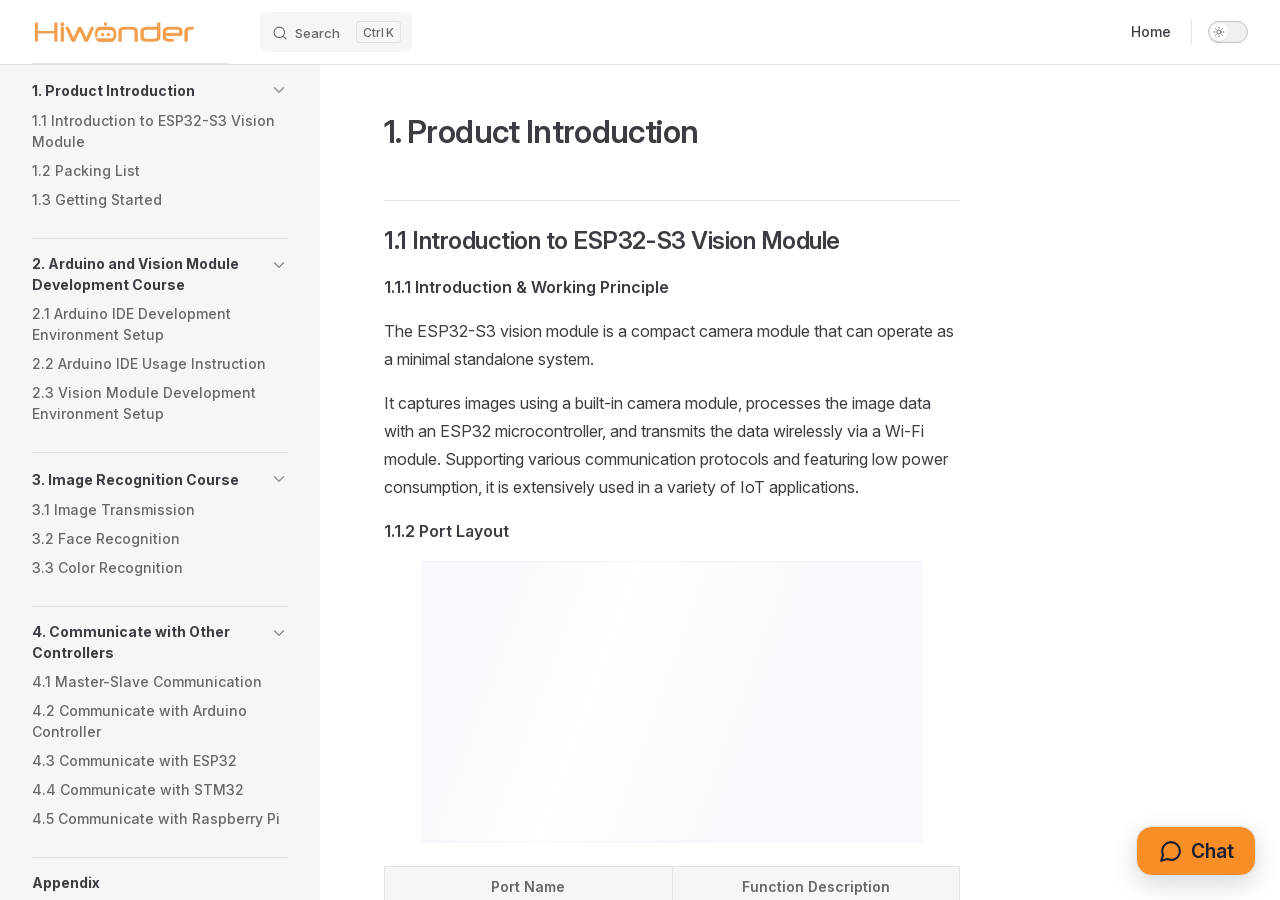
==== commit ad30e6e7: "内容修改" ====
--- a/projects/ESP32-S3/en/latest/index.html
+++ b/projects/ESP32-S3/en/latest/index.html
@@ -4,23 +4,23 @@
     <meta charset="utf-8">
     <meta name="viewport" content="width=device-width,initial-scale=1">
     <title>ESP32-S3 Documentation</title>
-    <meta name="description" content="ESP32-S3 robot documentation">
+    <meta name="description" content="ESP32-S3 documentation">
     <meta name="generator" content="VitePress v1.6.4">
-    <link rel="preload stylesheet" href="/projects/ESP32-S3/en/latest/assets/style.DdfqvTn5.css" as="style">
+    <link rel="preload stylesheet" href="/projects/ESP32-S3/en/latest/assets/style.DntddoU1.css" as="style">
     <link rel="preload stylesheet" href="/projects/ESP32-S3/en/latest/vp-icons.css" as="style">
     
-    <script type="module" src="/projects/ESP32-S3/en/latest/assets/app.E_77mOyY.js"></script>
+    <script type="module" src="/projects/ESP32-S3/en/latest/assets/app.B5c9y-OU.js"></script>
     <link rel="preload" href="/projects/ESP32-S3/en/latest/assets/inter-roman-latin.Di8DUHzh.woff2" as="font" type="font/woff2" crossorigin="">
-    <link rel="modulepreload" href="/projects/ESP32-S3/en/latest/assets/chunks/theme.DLlQX1Bl.js">
-    <link rel="modulepreload" href="/projects/ESP32-S3/en/latest/assets/chunks/framework.tACQzN50.js">
-    <link rel="modulepreload" href="/projects/ESP32-S3/en/latest/assets/index.md.Lb4_mgfN.lean.js">
+    <link rel="modulepreload" href="/projects/ESP32-S3/en/latest/assets/chunks/theme.BWxkAFtb.js">
+    <link rel="modulepreload" href="/projects/ESP32-S3/en/latest/assets/chunks/framework.B-uOQMuY.js">
+    <link rel="modulepreload" href="/projects/ESP32-S3/en/latest/assets/index.md.B--TMYy8.lean.js">
     <link rel="icon" href="/projects/ESP32-S3/en/latest/favicon.ico">
     <script id="check-dark-mode">(()=>{const e=localStorage.getItem("vitepress-theme-appearance")||"auto",a=window.matchMedia("(prefers-color-scheme: dark)").matches;(!e||e==="auto"?a:e==="dark")&&document.documentElement.classList.add("dark")})();</script>
     <script id="check-mac-os">document.documentElement.classList.toggle("mac",/Mac|iPhone|iPod|iPad/i.test(navigator.platform));</script>
   </head>
   <body>
-    <div id="app"><!--[--><div class="page-redirect" style="text-align:center;padding:100px 20px;"><p>Redirecting to content page...</p><p><a href="/projects/ESP32-S3/en/latest/docs/1.product_introduction.html" target="_self">If you are not redirected automatically, click here</a></p></div><!--[--><!----><!--]--><!----><!--]--></div>
-    <script>window.__VP_HASH_MAP__=JSON.parse("{\"docs_1.product_introduction.md\":\"C2FCLXSm\",\"docs_2.set_up_development_environment.md\":\"C64PchyD\",\"docs_3.image_recognition_course.md\":\"mDjmsC2v\",\"docs_4.communicate_with_other_controllers.md\":\"tpT2LpS6\",\"docs_appendix.md\":\"CFYU5Hyb\",\"docs_index.md\":\"BcedHTbB\",\"index.md\":\"Lb4_mgfN\"}");window.__VP_SITE_DATA__=JSON.parse("{\"lang\":\"en-US\",\"dir\":\"ltr\",\"title\":\"ESP32-S3 Documentation\",\"description\":\"ESP32-S3 robot documentation\",\"base\":\"/projects/ESP32-S3/en/latest/\",\"head\":[],\"router\":{\"prefetchLinks\":true},\"appearance\":true,\"themeConfig\":{\"siteTitle\":false,\"logo\":\"/e-logo.png\",\"outline\":[2,3],\"search\":{\"provider\":\"local\",\"options\":{\"translations\":{\"button\":{\"buttonText\":\"Search\",\"buttonAriaLabel\":\"Search\"},\"modal\":{\"searchBox\":{\"resetButtonTitle\":\"Clear search query\",\"resetButtonAriaLabel\":\"Clear search query\",\"cancelButtonText\":\"Cancel\",\"cancelButtonAriaLabel\":\"Cancel\"},\"startScreen\":{\"recentSearchTitle\":\"Recent Searches\",\"noRecentSearchText\":\"No recent searches\",\"suggestedQueryTitle\":\"Suggested Queries\"},\"noResultsScreen\":{\"noResultsText\":\"No results found for\",\"suggestedQueryText\":\"You can try searching for\",\"reportMissingResultsText\":\"Have any queries?\",\"reportMissingResultsLinkText\":\"Report here\"},\"footer\":{\"selectText\":\"to select\",\"navigateText\":\"to navigate\",\"closeText\":\"to close\"}}}}},\"nav\":[{\"text\":\"Home\",\"link\":\"https://www.hiwonder.net/\",\"target\":\"_self\"}],\"sidebar\":[{\"text\":\"1. Product Introduction\",\"link\":\"/docs/1.product_introduction.html\",\"collapsed\":false,\"items\":[{\"text\":\"1.1 Introduction to ESP32-S3 Vision Module\",\"link\":\"/docs/1.product_introduction.html#_1-1-introduction-to-esp32-s3-vision-module\"},{\"text\":\"1.2 Packing List\",\"link\":\"/docs/1.product_introduction.html#_1-2-packing-list\"},{\"text\":\"1.3 Getting Started\",\"link\":\"/docs/1.product_introduction.html#_1-3-getting-started\"}]},{\"text\":\"2. Arduino and Vision Module Development Course\",\"link\":\"/docs/2.set_up_development_environment.html\",\"collapsed\":false,\"items\":[{\"text\":\"2.1 Arduino IDE Development Environment Setup\",\"link\":\"/docs/2.set_up_development_environment.html#_2-1-arduino-ide-development-environment-setup\"},{\"text\":\"2.2 Arduino IDE Usage Instruction\",\"link\":\"/docs/2.set_up_development_environment.html#_2-2-arduino-ide-usage-instruction\"},{\"text\":\"2.3 Vision Module Development Environment Setup\",\"link\":\"/docs/2.set_up_development_environment.html#_2-3-vision-module-development-environment-setup\"}]},{\"text\":\"3. Image Recognition Course\",\"link\":\"/docs/3.Image_Recognition_Course.html\",\"collapsed\":false,\"items\":[{\"text\":\"3.1 Image Transmission\",\"link\":\"/docs/3.Image_Recognition_Course.html#_3-1-image-transmission\"},{\"text\":\"3.2 Face Recognition\",\"link\":\"/docs/3.Image_Recognition_Course.html#_3-2-face-recognition\"},{\"text\":\"3.3 Color Recognition\",\"link\":\"/docs/3.Image_Recognition_Course.html#_3-3-color-recognition\"}]},{\"text\":\"4. Communicate with Other Controllers\",\"link\":\"/docs/4.Communicate_with_Other_Controllers.html\",\"collapsed\":false,\"items\":[{\"text\":\"4.1 Master-Slave Communication\",\"link\":\"/docs/4.Communicate_with_Other_Controllers.html#_4-1-master-slave-communication\"},{\"text\":\"4.2 Communicate with Arduino Controller\",\"link\":\"/docs/4.Communicate_with_Other_Controllers.html#_4-2-communicate-with-arduino-controller\"},{\"text\":\"4.3 Communicate with ESP32\",\"link\":\"/docs/4.Communicate_with_Other_Controllers.html#_4-3-communicate-with-esp32\"},{\"text\":\"4.4 Communicate with STM32\",\"link\":\"/docs/4.Communicate_with_Other_Controllers.html#_4-4-communicate-with-stm32\"},{\"text\":\"4.5 Communicate with Raspberry Pi\",\"link\":\"/docs/4.Communicate_with_Other_Controllers.html#_4-5-communicate-with-raspberry-pi\"}]},{\"text\":\"Appendix\",\"link\":\"/docs/Appendix.html\",\"collapsed\":false,\"items\":[]}]},\"locales\":{},\"scrollOffset\":134,\"cleanUrls\":false}");</script>
+    <div id="app"><!--[--><div class="page-redirect" style="text-align:center;padding:100px 20px;"><p>Redirecting to content page...</p><p><a href="/projects/ESP32-S3/en/latest/docs/1.product_introduction.html" target="_self">If you are not redirected automatically, click here</a></p></div><!--[--><!----><!--]--><!----><div class="feedback-widget"><!----><button class="feedback-widget__trigger" type="button" aria-expanded="false" aria-label="Open feedback form"><span class="feedback-widget__icon" aria-hidden="true"><svg viewBox="0 0 24 24" focusable="false"><path d="M21 11.5a8.4 8.4 0 0 1-.9 3.8 8.5 8.5 0 0 1-7.6 4.7 8.4 8.4 0 0 1-3.8-.9L3 21l1.9-5.7A8.4 8.4 0 0 1 4 11.5 8.5 8.5 0 0 1 12.5 3 8.5 8.5 0 0 1 21 11.5Z"></path></svg></span><span>Chat</span></button></div><!--]--></div>
+    <script>window.__VP_HASH_MAP__=JSON.parse("{\"docs_1.product_introduction.md\":\"V8tPdnBs\",\"docs_2.set_up_development_environment.md\":\"BR_EaC1X\",\"docs_3.image_recognition_course.md\":\"BEKG523z\",\"docs_4.communicate_with_other_controllers.md\":\"Cq7H_m-k\",\"docs_appendix.md\":\"Do0oivkk\",\"docs_index.md\":\"BlFl0bcS\",\"index.md\":\"B--TMYy8\"}");window.__VP_SITE_DATA__=JSON.parse("{\"lang\":\"en-US\",\"dir\":\"ltr\",\"title\":\"ESP32-S3 Documentation\",\"description\":\"ESP32-S3 documentation\",\"base\":\"/projects/ESP32-S3/en/latest/\",\"head\":[],\"router\":{\"prefetchLinks\":true},\"appearance\":true,\"themeConfig\":{\"siteTitle\":false,\"logo\":\"/e-logo.webp\",\"outline\":[2,3],\"search\":{\"provider\":\"local\",\"options\":{\"translations\":{\"button\":{\"buttonText\":\"Search\",\"buttonAriaLabel\":\"Search\"},\"modal\":{\"searchBox\":{\"resetButtonTitle\":\"Clear search query\",\"resetButtonAriaLabel\":\"Clear search query\",\"cancelButtonText\":\"Cancel\",\"cancelButtonAriaLabel\":\"Cancel\"},\"startScreen\":{\"recentSearchTitle\":\"Recent Searches\",\"noRecentSearchText\":\"No recent searches\",\"suggestedQueryTitle\":\"Suggested Queries\"},\"noResultsScreen\":{\"noResultsText\":\"No results found for\",\"suggestedQueryText\":\"You can try searching for\",\"reportMissingResultsText\":\"Have any queries?\",\"reportMissingResultsLinkText\":\"Report here\"},\"footer\":{\"selectText\":\"to select\",\"navigateText\":\"to navigate\",\"closeText\":\"to close\"}}}}},\"nav\":[{\"text\":\"Home\",\"link\":\"https://www.hiwonder.net/\",\"target\":\"_self\"}],\"sidebar\":[{\"text\":\"1. Product Introduction\",\"link\":\"/docs/1.product_introduction.html\",\"collapsed\":false,\"items\":[{\"text\":\"1.1 Introduction to ESP32-S3 Vision Module\",\"link\":\"/docs/1.product_introduction.html#_1-1-introduction-to-esp32-s3-vision-module\"},{\"text\":\"1.2 Packing List\",\"link\":\"/docs/1.product_introduction.html#_1-2-packing-list\"},{\"text\":\"1.3 Getting Started\",\"link\":\"/docs/1.product_introduction.html#_1-3-getting-started\"}]},{\"text\":\"2. Arduino and Vision Module Development Course\",\"link\":\"/docs/2.set_up_development_environment.html\",\"collapsed\":false,\"items\":[{\"text\":\"2.1 Arduino IDE Development Environment Setup\",\"link\":\"/docs/2.set_up_development_environment.html#_2-1-arduino-ide-development-environment-setup\"},{\"text\":\"2.2 Arduino IDE Usage Instruction\",\"link\":\"/docs/2.set_up_development_environment.html#_2-2-arduino-ide-usage-instruction\"},{\"text\":\"2.3 Vision Module Development Environment Setup\",\"link\":\"/docs/2.set_up_development_environment.html#_2-3-vision-module-development-environment-setup\"}]},{\"text\":\"3. Image Recognition Course\",\"link\":\"/docs/3.Image_Recognition_Course.html\",\"collapsed\":false,\"items\":[{\"text\":\"3.1 Image Transmission\",\"link\":\"/docs/3.Image_Recognition_Course.html#_3-1-image-transmission\"},{\"text\":\"3.2 Face Recognition\",\"link\":\"/docs/3.Image_Recognition_Course.html#_3-2-face-recognition\"},{\"text\":\"3.3 Color Recognition\",\"link\":\"/docs/3.Image_Recognition_Course.html#_3-3-color-recognition\"}]},{\"text\":\"4. Communicate with Other Controllers\",\"link\":\"/docs/4.Communicate_with_Other_Controllers.html\",\"collapsed\":false,\"items\":[{\"text\":\"4.1 Master-Slave Communication\",\"link\":\"/docs/4.Communicate_with_Other_Controllers.html#_4-1-master-slave-communication\"},{\"text\":\"4.2 Communicate with Arduino Controller\",\"link\":\"/docs/4.Communicate_with_Other_Controllers.html#_4-2-communicate-with-arduino-controller\"},{\"text\":\"4.3 Communicate with ESP32\",\"link\":\"/docs/4.Communicate_with_Other_Controllers.html#_4-3-communicate-with-esp32\"},{\"text\":\"4.4 Communicate with STM32\",\"link\":\"/docs/4.Communicate_with_Other_Controllers.html#_4-4-communicate-with-stm32\"},{\"text\":\"4.5 Communicate with Raspberry Pi\",\"link\":\"/docs/4.Communicate_with_Other_Controllers.html#_4-5-communicate-with-raspberry-pi\"}]},{\"text\":\"Appendix\",\"link\":\"/docs/Appendix.html\",\"collapsed\":false,\"items\":[]}]},\"locales\":{},\"scrollOffset\":134,\"cleanUrls\":false}");</script>
     
   </body>
 </html>
--- a/projects/ESP32-S3/en/latest/assets/style.DntddoU1.css
+++ b/projects/ESP32-S3/en/latest/assets/style.DntddoU1.css
@@ -0,0 +1 @@
+@font-face{font-family:Inter;font-style:normal;font-weight:100 900;font-display:swap;src:url(/projects/ESP32-S3/en/latest/assets/inter-roman-cyrillic-ext.BBPuwvHQ.woff2) format("woff2");unicode-range:U+0460-052F,U+1C80-1C88,U+20B4,U+2DE0-2DFF,U+A640-A69F,U+FE2E-FE2F}@font-face{font-family:Inter;font-style:normal;font-weight:100 900;font-display:swap;src:url(/projects/ESP32-S3/en/latest/assets/inter-roman-cyrillic.C5lxZ8CY.woff2) format("woff2");unicode-range:U+0301,U+0400-045F,U+0490-0491,U+04B0-04B1,U+2116}@font-face{font-family:Inter;font-style:normal;font-weight:100 900;font-display:swap;src:url(/projects/ESP32-S3/en/latest/assets/inter-roman-greek-ext.CqjqNYQ-.woff2) format("woff2");unicode-range:U+1F00-1FFF}@font-face{font-family:Inter;font-style:normal;font-weight:100 900;font-display:swap;src:url(/projects/ESP32-S3/en/latest/assets/inter-roman-greek.BBVDIX6e.woff2) format("woff2");unicode-range:U+0370-0377,U+037A-037F,U+0384-038A,U+038C,U+038E-03A1,U+03A3-03FF}@font-face{font-family:Inter;font-style:normal;font-weight:100 900;font-display:swap;src:url(/projects/ESP32-S3/en/latest/assets/inter-roman-vietnamese.BjW4sHH5.woff2) format("woff2");unicode-range:U+0102-0103,U+0110-0111,U+0128-0129,U+0168-0169,U+01A0-01A1,U+01AF-01B0,U+0300-0301,U+0303-0304,U+0308-0309,U+0323,U+0329,U+1EA0-1EF9,U+20AB}@font-face{font-family:Inter;font-style:normal;font-weight:100 900;font-display:swap;src:url(/projects/ESP32-S3/en/latest/assets/inter-roman-latin-ext.4ZJIpNVo.woff2) format("woff2");unicode-range:U+0100-02AF,U+0304,U+0308,U+0329,U+1E00-1E9F,U+1EF2-1EFF,U+2020,U+20A0-20AB,U+20AD-20C0,U+2113,U+2C60-2C7F,U+A720-A7FF}@font-face{font-family:Inter;font-style:normal;font-weight:100 900;font-display:swap;src:url(/projects/ESP32-S3/en/latest/assets/inter-roman-latin.Di8DUHzh.woff2) format("woff2");unicode-range:U+0000-00FF,U+0131,U+0152-0153,U+02BB-02BC,U+02C6,U+02DA,U+02DC,U+0304,U+0308,U+0329,U+2000-206F,U+2074,U+20AC,U+2122,U+2191,U+2193,U+2212,U+2215,U+FEFF,U+FFFD}@font-face{font-family:Inter;font-style:italic;font-weight:100 900;font-display:swap;src:url(/projects/ESP32-S3/en/latest/assets/inter-italic-cyrillic-ext.r48I6akx.woff2) format("woff2");unicode-range:U+0460-052F,U+1C80-1C88,U+20B4,U+2DE0-2DFF,U+A640-A69F,U+FE2E-FE2F}@font-face{font-family:Inter;font-style:italic;font-weight:100 900;font-display:swap;src:url(/projects/ESP32-S3/en/latest/assets/inter-italic-cyrillic.By2_1cv3.woff2) format("woff2");unicode-range:U+0301,U+0400-045F,U+0490-0491,U+04B0-04B1,U+2116}@font-face{font-family:Inter;font-style:italic;font-weight:100 900;font-display:swap;src:url(/projects/ESP32-S3/en/latest/assets/inter-italic-greek-ext.1u6EdAuj.woff2) format("woff2");unicode-range:U+1F00-1FFF}@font-face{font-family:Inter;font-style:italic;font-weight:100 900;font-display:swap;src:url(/projects/ESP32-S3/en/latest/assets/inter-italic-greek.DJ8dCoTZ.woff2) format("woff2");unicode-range:U+0370-0377,U+037A-037F,U+0384-038A,U+038C,U+038E-03A1,U+03A3-03FF}@font-face{font-family:Inter;font-style:italic;font-weight:100 900;font-display:swap;src:url(/projects/ESP32-S3/en/latest/assets/inter-italic-vietnamese.BSbpV94h.woff2) format("woff2");unicode-range:U+0102-0103,U+0110-0111,U+0128-0129,U+0168-0169,U+01A0-01A1,U+01AF-01B0,U+0300-0301,U+0303-0304,U+0308-0309,U+0323,U+0329,U+1EA0-1EF9,U+20AB}@font-face{font-family:Inter;font-style:italic;font-weight:100 900;font-display:swap;src:url(/projects/ESP32-S3/en/latest/assets/inter-italic-latin-ext.CN1xVJS-.woff2) format("woff2");unicode-range:U+0100-02AF,U+0304,U+0308,U+0329,U+1E00-1E9F,U+1EF2-1EFF,U+2020,U+20A0-20AB,U+20AD-20C0,U+2113,U+2C60-2C7F,U+A720-A7FF}@font-face{font-family:Inter;font-style:italic;font-weight:100 900;font-display:swap;src:url(/projects/ESP32-S3/en/latest/assets/inter-italic-latin.C2AdPX0b.woff2) format("woff2");unicode-range:U+0000-00FF,U+0131,U+0152-0153,U+02BB-02BC,U+02C6,U+02DA,U+02DC,U+0304,U+0308,U+0329,U+2000-206F,U+2074,U+20AC,U+2122,U+2191,U+2193,U+2212,U+2215,U+FEFF,U+FFFD}@font-face{font-family:Punctuation SC;font-weight:400;src:local("PingFang SC Regular"),local("Noto Sans CJK SC"),local("Microsoft YaHei");unicode-range:U+201C,U+201D,U+2018,U+2019,U+2E3A,U+2014,U+2013,U+2026,U+00B7,U+007E,U+002F}@font-face{font-family:Punctuation SC;font-weight:500;src:local("PingFang SC Medium"),local("Noto Sans CJK SC"),local("Microsoft YaHei");unicode-range:U+201C,U+201D,U+2018,U+2019,U+2E3A,U+2014,U+2013,U+2026,U+00B7,U+007E,U+002F}@font-face{font-family:Punctuation SC;font-weight:600;src:local("PingFang SC Semibold"),local("Noto Sans CJK SC Bold"),local("Microsoft YaHei Bold");unicode-range:U+201C,U+201D,U+2018,U+2019,U+2E3A,U+2014,U+2013,U+2026,U+00B7,U+007E,U+002F}@font-face{font-family:Punctuation SC;font-weight:700;src:local("PingFang SC Semibold"),local("Noto Sans CJK SC Bold"),local("Microsoft YaHei Bold");unicode-range:U+201C,U+201D,U+2018,U+2019,U+2E3A,U+2014,U+2013,U+2026,U+00B7,U+007E,U+002F}:root{--vp-c-white: #ffffff;--vp-c-black: #000000;--vp-c-neutral: var(--vp-c-black);--vp-c-neutral-inverse: var(--vp-c-white)}.dark{--vp-c-neutral: var(--vp-c-white);--vp-c-neutral-inverse: var(--vp-c-black)}:root{--vp-c-gray-1: #dddde3;--vp-c-gray-2: #e4e4e9;--vp-c-gray-3: #ebebef;--vp-c-gray-soft: rgba(142, 150, 170, .14);--vp-c-indigo-1: #3451b2;--vp-c-indigo-2: #3a5ccc;--vp-c-indigo-3: #5672cd;--vp-c-indigo-soft: rgba(100, 108, 255, .14);--vp-c-purple-1: #6f42c1;--vp-c-purple-2: #7e4cc9;--vp-c-purple-3: #8e5cd9;--vp-c-purple-soft: rgba(159, 122, 234, .14);--vp-c-green-1: #18794e;--vp-c-green-2: #299764;--vp-c-green-3: #30a46c;--vp-c-green-soft: rgba(16, 185, 129, .14);--vp-c-yellow-1: #915930;--vp-c-yellow-2: #946300;--vp-c-yellow-3: #9f6a00;--vp-c-yellow-soft: rgba(234, 179, 8, .14);--vp-c-red-1: #b8272c;--vp-c-red-2: #d5393e;--vp-c-red-3: #e0575b;--vp-c-red-soft: rgba(244, 63, 94, .14);--vp-c-sponsor: #db2777}.dark{--vp-c-gray-1: #515c67;--vp-c-gray-2: #414853;--vp-c-gray-3: #32363f;--vp-c-gray-soft: rgba(101, 117, 133, .16);--vp-c-indigo-1: #a8b1ff;--vp-c-indigo-2: #5c73e7;--vp-c-indigo-3: #3e63dd;--vp-c-indigo-soft: rgba(100, 108, 255, .16);--vp-c-purple-1: #c8abfa;--vp-c-purple-2: #a879e6;--vp-c-purple-3: #8e5cd9;--vp-c-purple-soft: rgba(159, 122, 234, .16);--vp-c-green-1: #3dd68c;--vp-c-green-2: #30a46c;--vp-c-green-3: #298459;--vp-c-green-soft: rgba(16, 185, 129, .16);--vp-c-yellow-1: #f9b44e;--vp-c-yellow-2: #da8b17;--vp-c-yellow-3: #a46a0a;--vp-c-yellow-soft: rgba(234, 179, 8, .16);--vp-c-red-1: #f66f81;--vp-c-red-2: #f14158;--vp-c-red-3: #b62a3c;--vp-c-red-soft: rgba(244, 63, 94, .16)}:root{--vp-c-bg: #ffffff;--vp-c-bg-alt: #f6f6f7;--vp-c-bg-elv: #ffffff;--vp-c-bg-soft: #f6f6f7}.dark{--vp-c-bg: #1b1b1f;--vp-c-bg-alt: #161618;--vp-c-bg-elv: #202127;--vp-c-bg-soft: #202127}:root{--vp-c-border: #c2c2c4;--vp-c-divider: #e2e2e3;--vp-c-gutter: #e2e2e3}.dark{--vp-c-border: #3c3f44;--vp-c-divider: #2e2e32;--vp-c-gutter: #000000}:root{--vp-c-text-1: #3c3c43;--vp-c-text-2: #67676c;--vp-c-text-3: #929295}.dark{--vp-c-text-1: #dfdfd6;--vp-c-text-2: #98989f;--vp-c-text-3: #6a6a71}:root{--vp-c-default-1: var(--vp-c-gray-1);--vp-c-default-2: var(--vp-c-gray-2);--vp-c-default-3: var(--vp-c-gray-3);--vp-c-default-soft: var(--vp-c-gray-soft);--vp-c-brand-1: var(--vp-c-indigo-1);--vp-c-brand-2: var(--vp-c-indigo-2);--vp-c-brand-3: var(--vp-c-indigo-3);--vp-c-brand-soft: var(--vp-c-indigo-soft);--vp-c-brand: var(--vp-c-brand-1);--vp-c-tip-1: var(--vp-c-brand-1);--vp-c-tip-2: var(--vp-c-brand-2);--vp-c-tip-3: var(--vp-c-brand-3);--vp-c-tip-soft: var(--vp-c-brand-soft);--vp-c-note-1: var(--vp-c-brand-1);--vp-c-note-2: var(--vp-c-brand-2);--vp-c-note-3: var(--vp-c-brand-3);--vp-c-note-soft: var(--vp-c-brand-soft);--vp-c-success-1: var(--vp-c-green-1);--vp-c-success-2: var(--vp-c-green-2);--vp-c-success-3: var(--vp-c-green-3);--vp-c-success-soft: var(--vp-c-green-soft);--vp-c-important-1: var(--vp-c-purple-1);--vp-c-important-2: var(--vp-c-purple-2);--vp-c-important-3: var(--vp-c-purple-3);--vp-c-important-soft: var(--vp-c-purple-soft);--vp-c-warning-1: var(--vp-c-yellow-1);--vp-c-warning-2: var(--vp-c-yellow-2);--vp-c-warning-3: var(--vp-c-yellow-3);--vp-c-warning-soft: var(--vp-c-yellow-soft);--vp-c-danger-1: var(--vp-c-red-1);--vp-c-danger-2: var(--vp-c-red-2);--vp-c-danger-3: var(--vp-c-red-3);--vp-c-danger-soft: var(--vp-c-red-soft);--vp-c-caution-1: var(--vp-c-red-1);--vp-c-caution-2: var(--vp-c-red-2);--vp-c-caution-3: var(--vp-c-red-3);--vp-c-caution-soft: var(--vp-c-red-soft)}:root{--vp-font-family-base: "Inter", ui-sans-serif, system-ui, sans-serif, "Apple Color Emoji", "Segoe UI Emoji", "Segoe UI Symbol", "Noto Color Emoji";--vp-font-family-mono: ui-monospace, "Menlo", "Monaco", "Consolas", "Liberation Mono", "Courier New", monospace;font-optical-sizing:auto}:root:where(:lang(zh)){--vp-font-family-base: "Punctuation SC", "Inter", ui-sans-serif, system-ui, sans-serif, "Apple Color Emoji", "Segoe UI Emoji", "Segoe UI Symbol", "Noto Color Emoji"}:root{--vp-shadow-1: 0 1px 2px rgba(0, 0, 0, .04), 0 1px 2px rgba(0, 0, 0, .06);--vp-shadow-2: 0 3px 12px rgba(0, 0, 0, .07), 0 1px 4px rgba(0, 0, 0, .07);--vp-shadow-3: 0 12px 32px rgba(0, 0, 0, .1), 0 2px 6px rgba(0, 0, 0, .08);--vp-shadow-4: 0 14px 44px rgba(0, 0, 0, .12), 0 3px 9px rgba(0, 0, 0, .12);--vp-shadow-5: 0 18px 56px rgba(0, 0, 0, .16), 0 4px 12px rgba(0, 0, 0, .16)}:root{--vp-z-index-footer: 10;--vp-z-index-local-nav: 20;--vp-z-index-nav: 30;--vp-z-index-layout-top: 40;--vp-z-index-backdrop: 50;--vp-z-index-sidebar: 60}@media (min-width: 960px){:root{--vp-z-index-sidebar: 25}}:root{--vp-layout-max-width: 1440px}:root{--vp-header-anchor-symbol: "#"}:root{--vp-code-line-height: 1.7;--vp-code-font-size: .875em;--vp-code-color: var(--vp-c-brand-1);--vp-code-link-color: var(--vp-c-brand-1);--vp-code-link-hover-color: var(--vp-c-brand-2);--vp-code-bg: var(--vp-c-default-soft);--vp-code-block-color: var(--vp-c-text-2);--vp-code-block-bg: var(--vp-c-bg-alt);--vp-code-block-divider-color: var(--vp-c-gutter);--vp-code-lang-color: var(--vp-c-text-3);--vp-code-line-highlight-color: var(--vp-c-default-soft);--vp-code-line-number-color: var(--vp-c-text-3);--vp-code-line-diff-add-color: var(--vp-c-success-soft);--vp-code-line-diff-add-symbol-color: var(--vp-c-success-1);--vp-code-line-diff-remove-color: var(--vp-c-danger-soft);--vp-code-line-diff-remove-symbol-color: var(--vp-c-danger-1);--vp-code-line-warning-color: var(--vp-c-warning-soft);--vp-code-line-error-color: var(--vp-c-danger-soft);--vp-code-copy-code-border-color: var(--vp-c-divider);--vp-code-copy-code-bg: var(--vp-c-bg-soft);--vp-code-copy-code-hover-border-color: var(--vp-c-divider);--vp-code-copy-code-hover-bg: var(--vp-c-bg);--vp-code-copy-code-active-text: var(--vp-c-text-2);--vp-code-copy-copied-text-content: "Copied";--vp-code-tab-divider: var(--vp-code-block-divider-color);--vp-code-tab-text-color: var(--vp-c-text-2);--vp-code-tab-bg: var(--vp-code-block-bg);--vp-code-tab-hover-text-color: var(--vp-c-text-1);--vp-code-tab-active-text-color: var(--vp-c-text-1);--vp-code-tab-active-bar-color: var(--vp-c-brand-1)}:lang(es),:lang(pt){--vp-code-copy-copied-text-content: "Copiado"}:lang(fa){--vp-code-copy-copied-text-content: "کپی شد"}:lang(ko){--vp-code-copy-copied-text-content: "복사됨"}:lang(ru){--vp-code-copy-copied-text-content: "Скопировано"}:lang(zh){--vp-code-copy-copied-text-content: "已复制"}:root{--vp-button-brand-border: transparent;--vp-button-brand-text: var(--vp-c-white);--vp-button-brand-bg: var(--vp-c-brand-3);--vp-button-brand-hover-border: transparent;--vp-button-brand-hover-text: var(--vp-c-white);--vp-button-brand-hover-bg: var(--vp-c-brand-2);--vp-button-brand-active-border: transparent;--vp-button-brand-active-text: var(--vp-c-white);--vp-button-brand-active-bg: var(--vp-c-brand-1);--vp-button-alt-border: transparent;--vp-button-alt-text: var(--vp-c-text-1);--vp-button-alt-bg: var(--vp-c-default-3);--vp-button-alt-hover-border: transparent;--vp-button-alt-hover-text: var(--vp-c-text-1);--vp-button-alt-hover-bg: var(--vp-c-default-2);--vp-button-alt-active-border: transparent;--vp-button-alt-active-text: var(--vp-c-text-1);--vp-button-alt-active-bg: var(--vp-c-default-1);--vp-button-sponsor-border: var(--vp-c-text-2);--vp-button-sponsor-text: var(--vp-c-text-2);--vp-button-sponsor-bg: transparent;--vp-button-sponsor-hover-border: var(--vp-c-sponsor);--vp-button-sponsor-hover-text: var(--vp-c-sponsor);--vp-button-sponsor-hover-bg: transparent;--vp-button-sponsor-active-border: var(--vp-c-sponsor);--vp-button-sponsor-active-text: var(--vp-c-sponsor);--vp-button-sponsor-active-bg: transparent}:root{--vp-custom-block-font-size: 14px;--vp-custom-block-code-font-size: 13px;--vp-custom-block-info-border: transparent;--vp-custom-block-info-text: var(--vp-c-text-1);--vp-custom-block-info-bg: var(--vp-c-default-soft);--vp-custom-block-info-code-bg: var(--vp-c-default-soft);--vp-custom-block-note-border: transparent;--vp-custom-block-note-text: var(--vp-c-text-1);--vp-custom-block-note-bg: var(--vp-c-default-soft);--vp-custom-block-note-code-bg: var(--vp-c-default-soft);--vp-custom-block-tip-border: transparent;--vp-custom-block-tip-text: var(--vp-c-text-1);--vp-custom-block-tip-bg: var(--vp-c-tip-soft);--vp-custom-block-tip-code-bg: var(--vp-c-tip-soft);--vp-custom-block-important-border: transparent;--vp-custom-block-important-text: var(--vp-c-text-1);--vp-custom-block-important-bg: var(--vp-c-important-soft);--vp-custom-block-important-code-bg: var(--vp-c-important-soft);--vp-custom-block-warning-border: transparent;--vp-custom-block-warning-text: var(--vp-c-text-1);--vp-custom-block-warning-bg: var(--vp-c-warning-soft);--vp-custom-block-warning-code-bg: var(--vp-c-warning-soft);--vp-custom-block-danger-border: transparent;--vp-custom-block-danger-text: var(--vp-c-text-1);--vp-custom-block-danger-bg: var(--vp-c-danger-soft);--vp-custom-block-danger-code-bg: var(--vp-c-danger-soft);--vp-custom-block-caution-border: transparent;--vp-custom-block-caution-text: var(--vp-c-text-1);--vp-custom-block-caution-bg: var(--vp-c-caution-soft);--vp-custom-block-caution-code-bg: var(--vp-c-caution-soft);--vp-custom-block-details-border: var(--vp-custom-block-info-border);--vp-custom-block-details-text: var(--vp-custom-block-info-text);--vp-custom-block-details-bg: var(--vp-custom-block-info-bg);--vp-custom-block-details-code-bg: var(--vp-custom-block-info-code-bg)}:root{--vp-input-border-color: var(--vp-c-border);--vp-input-bg-color: var(--vp-c-bg-alt);--vp-input-switch-bg-color: var(--vp-c-default-soft)}:root{--vp-nav-height: 64px;--vp-nav-bg-color: var(--vp-c-bg);--vp-nav-screen-bg-color: var(--vp-c-bg);--vp-nav-logo-height: 24px}.hide-nav{--vp-nav-height: 0px}.hide-nav .VPSidebar{--vp-nav-height: 22px}:root{--vp-local-nav-bg-color: var(--vp-c-bg)}:root{--vp-sidebar-width: 272px;--vp-sidebar-bg-color: var(--vp-c-bg-alt)}:root{--vp-backdrop-bg-color: rgba(0, 0, 0, .6)}:root{--vp-home-hero-name-color: var(--vp-c-brand-1);--vp-home-hero-name-background: transparent;--vp-home-hero-image-background-image: none;--vp-home-hero-image-filter: none}:root{--vp-badge-info-border: transparent;--vp-badge-info-text: var(--vp-c-text-2);--vp-badge-info-bg: var(--vp-c-default-soft);--vp-badge-tip-border: transparent;--vp-badge-tip-text: var(--vp-c-tip-1);--vp-badge-tip-bg: var(--vp-c-tip-soft);--vp-badge-warning-border: transparent;--vp-badge-warning-text: var(--vp-c-warning-1);--vp-badge-warning-bg: var(--vp-c-warning-soft);--vp-badge-danger-border: transparent;--vp-badge-danger-text: var(--vp-c-danger-1);--vp-badge-danger-bg: var(--vp-c-danger-soft)}:root{--vp-carbon-ads-text-color: var(--vp-c-text-1);--vp-carbon-ads-poweredby-color: var(--vp-c-text-2);--vp-carbon-ads-bg-color: var(--vp-c-bg-soft);--vp-carbon-ads-hover-text-color: var(--vp-c-brand-1);--vp-carbon-ads-hover-poweredby-color: var(--vp-c-text-1)}:root{--vp-local-search-bg: var(--vp-c-bg);--vp-local-search-result-bg: var(--vp-c-bg);--vp-local-search-result-border: var(--vp-c-divider);--vp-local-search-result-selected-bg: var(--vp-c-bg);--vp-local-search-result-selected-border: var(--vp-c-brand-1);--vp-local-search-highlight-bg: var(--vp-c-brand-1);--vp-local-search-highlight-text: var(--vp-c-neutral-inverse)}@media (prefers-reduced-motion: reduce){*,:before,:after{animation-delay:-1ms!important;animation-duration:1ms!important;animation-iteration-count:1!important;background-attachment:initial!important;scroll-behavior:auto!important;transition-duration:0s!important;transition-delay:0s!important}}*,:before,:after{box-sizing:border-box}html{line-height:1.4;font-size:16px;-webkit-text-size-adjust:100%}html.dark{color-scheme:dark}body{margin:0;width:100%;min-width:320px;min-height:100vh;line-height:24px;font-family:var(--vp-font-family-base);font-size:16px;font-weight:400;color:var(--vp-c-text-1);background-color:var(--vp-c-bg);font-synthesis:style;text-rendering:optimizeLegibility;-webkit-font-smoothing:antialiased;-moz-osx-font-smoothing:grayscale}main{display:block}h1,h2,h3,h4,h5,h6{margin:0;line-height:24px;font-size:16px;font-weight:400}p{margin:0}strong,b{font-weight:600}a,area,button,[role=button],input,label,select,summary,textarea{touch-action:manipulation}a{color:inherit;text-decoration:inherit}ol,ul{list-style:none;margin:0;padding:0}blockquote{margin:0}pre,code,kbd,samp{font-family:var(--vp-font-family-mono)}img,svg,video,canvas,audio,iframe,embed,object{display:block}figure{margin:0}img,video{max-width:100%;height:auto}button,input,optgroup,select,textarea{border:0;padding:0;line-height:inherit;color:inherit}button{padding:0;font-family:inherit;background-color:transparent;background-image:none}button:enabled,[role=button]:enabled{cursor:pointer}button:focus,button:focus-visible{outline:1px dotted;outline:4px auto -webkit-focus-ring-color}button:focus:not(:focus-visible){outline:none!important}input:focus,textarea:focus,select:focus{outline:none}table{border-collapse:collapse}input{background-color:transparent}input:-ms-input-placeholder,textarea:-ms-input-placeholder{color:var(--vp-c-text-3)}input::-ms-input-placeholder,textarea::-ms-input-placeholder{color:var(--vp-c-text-3)}input::placeholder,textarea::placeholder{color:var(--vp-c-text-3)}input::-webkit-outer-spin-button,input::-webkit-inner-spin-button{-webkit-appearance:none;margin:0}input[type=number]{-moz-appearance:textfield}textarea{resize:vertical}select{-webkit-appearance:none}fieldset{margin:0;padding:0}h1,h2,h3,h4,h5,h6,li,p{overflow-wrap:break-word}vite-error-overlay{z-index:9999}mjx-container{overflow-x:auto}mjx-container>svg{display:inline-block;margin:auto}[class^=vpi-],[class*=" vpi-"],.vp-icon{width:1em;height:1em}[class^=vpi-].bg,[class*=" vpi-"].bg,.vp-icon.bg{background-size:100% 100%;background-color:transparent}[class^=vpi-]:not(.bg),[class*=" vpi-"]:not(.bg),.vp-icon:not(.bg){-webkit-mask:var(--icon) no-repeat;mask:var(--icon) no-repeat;-webkit-mask-size:100% 100%;mask-size:100% 100%;background-color:currentColor;color:inherit}.vpi-align-left{--icon: url("data:image/svg+xml,%3Csvg xmlns='http://www.w3.org/2000/svg' fill='none' stroke='currentColor' stroke-linecap='round' stroke-linejoin='round' stroke-width='2' viewBox='0 0 24 24'%3E%3Cpath d='M21 6H3M15 12H3M17 18H3'/%3E%3C/svg%3E")}.vpi-arrow-right,.vpi-arrow-down,.vpi-arrow-left,.vpi-arrow-up{--icon: url("data:image/svg+xml,%3Csvg xmlns='http://www.w3.org/2000/svg' fill='none' stroke='currentColor' stroke-linecap='round' stroke-linejoin='round' stroke-width='2' viewBox='0 0 24 24'%3E%3Cpath d='M5 12h14M12 5l7 7-7 7'/%3E%3C/svg%3E")}.vpi-chevron-right,.vpi-chevron-down,.vpi-chevron-left,.vpi-chevron-up{--icon: url("data:image/svg+xml,%3Csvg xmlns='http://www.w3.org/2000/svg' fill='none' stroke='currentColor' stroke-linecap='round' stroke-linejoin='round' stroke-width='2' viewBox='0 0 24 24'%3E%3Cpath d='m9 18 6-6-6-6'/%3E%3C/svg%3E")}.vpi-chevron-down,.vpi-arrow-down{transform:rotate(90deg)}.vpi-chevron-left,.vpi-arrow-left{transform:rotate(180deg)}.vpi-chevron-up,.vpi-arrow-up{transform:rotate(-90deg)}.vpi-square-pen{--icon: url("data:image/svg+xml,%3Csvg xmlns='http://www.w3.org/2000/svg' fill='none' stroke='currentColor' stroke-linecap='round' stroke-linejoin='round' stroke-width='2' viewBox='0 0 24 24'%3E%3Cpath d='M12 3H5a2 2 0 0 0-2 2v14a2 2 0 0 0 2 2h14a2 2 0 0 0 2-2v-7'/%3E%3Cpath d='M18.375 2.625a2.121 2.121 0 1 1 3 3L12 15l-4 1 1-4Z'/%3E%3C/svg%3E")}.vpi-plus{--icon: url("data:image/svg+xml,%3Csvg xmlns='http://www.w3.org/2000/svg' fill='none' stroke='currentColor' stroke-linecap='round' stroke-linejoin='round' stroke-width='2' viewBox='0 0 24 24'%3E%3Cpath d='M5 12h14M12 5v14'/%3E%3C/svg%3E")}.vpi-sun{--icon: url("data:image/svg+xml,%3Csvg xmlns='http://www.w3.org/2000/svg' fill='none' stroke='currentColor' stroke-linecap='round' stroke-linejoin='round' stroke-width='2' viewBox='0 0 24 24'%3E%3Ccircle cx='12' cy='12' r='4'/%3E%3Cpath d='M12 2v2M12 20v2M4.93 4.93l1.41 1.41M17.66 17.66l1.41 1.41M2 12h2M20 12h2M6.34 17.66l-1.41 1.41M19.07 4.93l-1.41 1.41'/%3E%3C/svg%3E")}.vpi-moon{--icon: url("data:image/svg+xml,%3Csvg xmlns='http://www.w3.org/2000/svg' fill='none' stroke='currentColor' stroke-linecap='round' stroke-linejoin='round' stroke-width='2' viewBox='0 0 24 24'%3E%3Cpath d='M12 3a6 6 0 0 0 9 9 9 9 0 1 1-9-9Z'/%3E%3C/svg%3E")}.vpi-more-horizontal{--icon: url("data:image/svg+xml,%3Csvg xmlns='http://www.w3.org/2000/svg' fill='none' stroke='currentColor' stroke-linecap='round' stroke-linejoin='round' stroke-width='2' viewBox='0 0 24 24'%3E%3Ccircle cx='12' cy='12' r='1'/%3E%3Ccircle cx='19' cy='12' r='1'/%3E%3Ccircle cx='5' cy='12' r='1'/%3E%3C/svg%3E")}.vpi-languages{--icon: url("data:image/svg+xml,%3Csvg xmlns='http://www.w3.org/2000/svg' fill='none' stroke='currentColor' stroke-linecap='round' stroke-linejoin='round' stroke-width='2' viewBox='0 0 24 24'%3E%3Cpath d='m5 8 6 6M4 14l6-6 2-3M2 5h12M7 2h1M22 22l-5-10-5 10M14 18h6'/%3E%3C/svg%3E")}.vpi-heart{--icon: url("data:image/svg+xml,%3Csvg xmlns='http://www.w3.org/2000/svg' fill='none' stroke='currentColor' stroke-linecap='round' stroke-linejoin='round' stroke-width='2' viewBox='0 0 24 24'%3E%3Cpath d='M19 14c1.49-1.46 3-3.21 3-5.5A5.5 5.5 0 0 0 16.5 3c-1.76 0-3 .5-4.5 2-1.5-1.5-2.74-2-4.5-2A5.5 5.5 0 0 0 2 8.5c0 2.3 1.5 4.05 3 5.5l7 7Z'/%3E%3C/svg%3E")}.vpi-search{--icon: url("data:image/svg+xml,%3Csvg xmlns='http://www.w3.org/2000/svg' fill='none' stroke='currentColor' stroke-linecap='round' stroke-linejoin='round' stroke-width='2' viewBox='0 0 24 24'%3E%3Ccircle cx='11' cy='11' r='8'/%3E%3Cpath d='m21 21-4.3-4.3'/%3E%3C/svg%3E")}.vpi-layout-list{--icon: url("data:image/svg+xml,%3Csvg xmlns='http://www.w3.org/2000/svg' fill='none' stroke='currentColor' stroke-linecap='round' stroke-linejoin='round' stroke-width='2' viewBox='0 0 24 24'%3E%3Crect width='7' height='7' x='3' y='3' rx='1'/%3E%3Crect width='7' height='7' x='3' y='14' rx='1'/%3E%3Cpath d='M14 4h7M14 9h7M14 15h7M14 20h7'/%3E%3C/svg%3E")}.vpi-delete{--icon: url("data:image/svg+xml,%3Csvg xmlns='http://www.w3.org/2000/svg' fill='none' stroke='currentColor' stroke-linecap='round' stroke-linejoin='round' stroke-width='2' viewBox='0 0 24 24'%3E%3Cpath d='M20 5H9l-7 7 7 7h11a2 2 0 0 0 2-2V7a2 2 0 0 0-2-2ZM18 9l-6 6M12 9l6 6'/%3E%3C/svg%3E")}.vpi-corner-down-left{--icon: url("data:image/svg+xml,%3Csvg xmlns='http://www.w3.org/2000/svg' fill='none' stroke='currentColor' stroke-linecap='round' stroke-linejoin='round' stroke-width='2' viewBox='0 0 24 24'%3E%3Cpath d='m9 10-5 5 5 5'/%3E%3Cpath d='M20 4v7a4 4 0 0 1-4 4H4'/%3E%3C/svg%3E")}:root{--vp-icon-copy: url("data:image/svg+xml,%3Csvg xmlns='http://www.w3.org/2000/svg' fill='none' stroke='rgba(128,128,128,1)' stroke-linecap='round' stroke-linejoin='round' stroke-width='2' viewBox='0 0 24 24'%3E%3Crect width='8' height='4' x='8' y='2' rx='1' ry='1'/%3E%3Cpath d='M16 4h2a2 2 0 0 1 2 2v14a2 2 0 0 1-2 2H6a2 2 0 0 1-2-2V6a2 2 0 0 1 2-2h2'/%3E%3C/svg%3E");--vp-icon-copied: url("data:image/svg+xml,%3Csvg xmlns='http://www.w3.org/2000/svg' fill='none' stroke='rgba(128,128,128,1)' stroke-linecap='round' stroke-linejoin='round' stroke-width='2' viewBox='0 0 24 24'%3E%3Crect width='8' height='4' x='8' y='2' rx='1' ry='1'/%3E%3Cpath d='M16 4h2a2 2 0 0 1 2 2v14a2 2 0 0 1-2 2H6a2 2 0 0 1-2-2V6a2 2 0 0 1 2-2h2'/%3E%3Cpath d='m9 14 2 2 4-4'/%3E%3C/svg%3E")}.visually-hidden{position:absolute;width:1px;height:1px;white-space:nowrap;clip:rect(0 0 0 0);clip-path:inset(50%);overflow:hidden}.custom-block{border:1px solid transparent;border-radius:8px;padding:16px 16px 8px;line-height:24px;font-size:var(--vp-custom-block-font-size);color:var(--vp-c-text-2)}.custom-block.info{border-color:var(--vp-custom-block-info-border);color:var(--vp-custom-block-info-text);background-color:var(--vp-custom-block-info-bg)}.custom-block.info a,.custom-block.info code{color:var(--vp-c-brand-1)}.custom-block.info a:hover,.custom-block.info a:hover>code{color:var(--vp-c-brand-2)}.custom-block.info code{background-color:var(--vp-custom-block-info-code-bg)}.custom-block.note{border-color:var(--vp-custom-block-note-border);color:var(--vp-custom-block-note-text);background-color:var(--vp-custom-block-note-bg)}.custom-block.note a,.custom-block.note code{color:var(--vp-c-brand-1)}.custom-block.note a:hover,.custom-block.note a:hover>code{color:var(--vp-c-brand-2)}.custom-block.note code{background-color:var(--vp-custom-block-note-code-bg)}.custom-block.tip{border-color:var(--vp-custom-block-tip-border);color:var(--vp-custom-block-tip-text);background-color:var(--vp-custom-block-tip-bg)}.custom-block.tip a,.custom-block.tip code{color:var(--vp-c-tip-1)}.custom-block.tip a:hover,.custom-block.tip a:hover>code{color:var(--vp-c-tip-2)}.custom-block.tip code{background-color:var(--vp-custom-block-tip-code-bg)}.custom-block.important{border-color:var(--vp-custom-block-important-border);color:var(--vp-custom-block-important-text);background-color:var(--vp-custom-block-important-bg)}.custom-block.important a,.custom-block.important code{color:var(--vp-c-important-1)}.custom-block.important a:hover,.custom-block.important a:hover>code{color:var(--vp-c-important-2)}.custom-block.important code{background-color:var(--vp-custom-block-important-code-bg)}.custom-block.warning{border-color:var(--vp-custom-block-warning-border);color:var(--vp-custom-block-warning-text);background-color:var(--vp-custom-block-warning-bg)}.custom-block.warning a,.custom-block.warning code{color:var(--vp-c-warning-1)}.custom-block.warning a:hover,.custom-block.warning a:hover>code{color:var(--vp-c-warning-2)}.custom-block.warning code{background-color:var(--vp-custom-block-warning-code-bg)}.custom-block.danger{border-color:var(--vp-custom-block-danger-border);color:var(--vp-custom-block-danger-text);background-color:var(--vp-custom-block-danger-bg)}.custom-block.danger a,.custom-block.danger code{color:var(--vp-c-danger-1)}.custom-block.danger a:hover,.custom-block.danger a:hover>code{color:var(--vp-c-danger-2)}.custom-block.danger code{background-color:var(--vp-custom-block-danger-code-bg)}.custom-block.caution{border-color:var(--vp-custom-block-caution-border);color:var(--vp-custom-block-caution-text);background-color:var(--vp-custom-block-caution-bg)}.custom-block.caution a,.custom-block.caution code{color:var(--vp-c-caution-1)}.custom-block.caution a:hover,.custom-block.caution a:hover>code{color:var(--vp-c-caution-2)}.custom-block.caution code{background-color:var(--vp-custom-block-caution-code-bg)}.custom-block.details{border-color:var(--vp-custom-block-details-border);color:var(--vp-custom-block-details-text);background-color:var(--vp-custom-block-details-bg)}.custom-block.details a{color:var(--vp-c-brand-1)}.custom-block.details a:hover,.custom-block.details a:hover>code{color:var(--vp-c-brand-2)}.custom-block.details code{background-color:var(--vp-custom-block-details-code-bg)}.custom-block-title{font-weight:600}.custom-block p+p{margin:8px 0}.custom-block.details summary{margin:0 0 8px;font-weight:700;cursor:pointer;-webkit-user-select:none;user-select:none}.custom-block.details summary+p{margin:8px 0}.custom-block a{color:inherit;font-weight:600;text-decoration:underline;text-underline-offset:2px;transition:opacity .25s}.custom-block a:hover{opacity:.75}.custom-block code{font-size:var(--vp-custom-block-code-font-size)}.custom-block.custom-block th,.custom-block.custom-block blockquote>p{font-size:var(--vp-custom-block-font-size);color:inherit}.dark .vp-code span{color:var(--shiki-dark, inherit)}html:not(.dark) .vp-code span{color:var(--shiki-light, inherit)}.vp-code-group{margin-top:16px}.vp-code-group .tabs{position:relative;display:flex;margin-right:-24px;margin-left:-24px;padding:0 12px;background-color:var(--vp-code-tab-bg);overflow-x:auto;overflow-y:hidden;box-shadow:inset 0 -1px var(--vp-code-tab-divider)}@media (min-width: 640px){.vp-code-group .tabs{margin-right:0;margin-left:0;border-radius:8px 8px 0 0}}.vp-code-group .tabs input{position:fixed;opacity:0;pointer-events:none}.vp-code-group .tabs label{position:relative;display:inline-block;border-bottom:1px solid transparent;padding:0 12px;line-height:48px;font-size:14px;font-weight:500;color:var(--vp-code-tab-text-color);white-space:nowrap;cursor:pointer;transition:color .25s}.vp-code-group .tabs label:after{position:absolute;right:8px;bottom:-1px;left:8px;z-index:1;height:2px;border-radius:2px;content:"";background-color:transparent;transition:background-color .25s}.vp-code-group label:hover{color:var(--vp-code-tab-hover-text-color)}.vp-code-group input:checked+label{color:var(--vp-code-tab-active-text-color)}.vp-code-group input:checked+label:after{background-color:var(--vp-code-tab-active-bar-color)}.vp-code-group div[class*=language-],.vp-block{display:none;margin-top:0!important;border-top-left-radius:0!important;border-top-right-radius:0!important}.vp-code-group div[class*=language-].active,.vp-block.active{display:block}.vp-block{padding:20px 24px}.vp-doc h1,.vp-doc h2,.vp-doc h3,.vp-doc h4,.vp-doc h5,.vp-doc h6{position:relative;font-weight:600;outline:none}.vp-doc h1{letter-spacing:-.02em;line-height:40px;font-size:28px}.vp-doc h2{margin:48px 0 16px;border-top:1px solid var(--vp-c-divider);padding-top:24px;letter-spacing:-.02em;line-height:32px;font-size:24px}.vp-doc h3{margin:32px 0 0;letter-spacing:-.01em;line-height:28px;font-size:20px}.vp-doc h4{margin:24px 0 0;letter-spacing:-.01em;line-height:24px;font-size:18px}.vp-doc .header-anchor{position:absolute;top:0;left:0;margin-left:-.87em;font-weight:500;-webkit-user-select:none;user-select:none;opacity:0;text-decoration:none;transition:color .25s,opacity .25s}.vp-doc .header-anchor:before{content:var(--vp-header-anchor-symbol)}.vp-doc h1:hover .header-anchor,.vp-doc h1 .header-anchor:focus,.vp-doc h2:hover .header-anchor,.vp-doc h2 .header-anchor:focus,.vp-doc h3:hover .header-anchor,.vp-doc h3 .header-anchor:focus,.vp-doc h4:hover .header-anchor,.vp-doc h4 .header-anchor:focus,.vp-doc h5:hover .header-anchor,.vp-doc h5 .header-anchor:focus,.vp-doc h6:hover .header-anchor,.vp-doc h6 .header-anchor:focus{opacity:1}@media (min-width: 768px){.vp-doc h1{letter-spacing:-.02em;line-height:40px;font-size:32px}}.vp-doc h2 .header-anchor{top:24px}.vp-doc p,.vp-doc summary{margin:16px 0}.vp-doc p{line-height:28px}.vp-doc blockquote{margin:16px 0;border-left:2px solid var(--vp-c-divider);padding-left:16px;transition:border-color .5s;color:var(--vp-c-text-2)}.vp-doc blockquote>p{margin:0;font-size:16px;transition:color .5s}.vp-doc a{font-weight:500;color:var(--vp-c-brand-1);text-decoration:underline;text-underline-offset:2px;transition:color .25s,opacity .25s}.vp-doc a:hover{color:var(--vp-c-brand-2)}.vp-doc strong{font-weight:600}.vp-doc ul,.vp-doc ol{padding-left:1.25rem;margin:16px 0}.vp-doc ul{list-style:disc}.vp-doc ol{list-style:decimal}.vp-doc li+li{margin-top:8px}.vp-doc li>ol,.vp-doc li>ul{margin:8px 0 0}.vp-doc table{display:block;border-collapse:collapse;margin:20px 0;overflow-x:auto}.vp-doc tr{background-color:var(--vp-c-bg);border-top:1px solid var(--vp-c-divider);transition:background-color .5s}.vp-doc tr:nth-child(2n){background-color:var(--vp-c-bg-soft)}.vp-doc th,.vp-doc td{border:1px solid var(--vp-c-divider);padding:8px 16px}.vp-doc th{text-align:left;font-size:14px;font-weight:600;color:var(--vp-c-text-2);background-color:var(--vp-c-bg-soft)}.vp-doc td{font-size:14px}.vp-doc hr{margin:16px 0;border:none;border-top:1px solid var(--vp-c-divider)}.vp-doc .custom-block{margin:16px 0}.vp-doc .custom-block p{margin:8px 0;line-height:24px}.vp-doc .custom-block p:first-child{margin:0}.vp-doc .custom-block div[class*=language-]{margin:8px 0;border-radius:8px}.vp-doc .custom-block div[class*=language-] code{font-weight:400;background-color:transparent}.vp-doc .custom-block .vp-code-group .tabs{margin:0;border-radius:8px 8px 0 0}.vp-doc :not(pre,h1,h2,h3,h4,h5,h6)>code{font-size:var(--vp-code-font-size);color:var(--vp-code-color)}.vp-doc :not(pre)>code{border-radius:4px;padding:3px 6px;background-color:var(--vp-code-bg);transition:color .25s,background-color .5s}.vp-doc a>code{color:var(--vp-code-link-color)}.vp-doc a:hover>code{color:var(--vp-code-link-hover-color)}.vp-doc h1>code,.vp-doc h2>code,.vp-doc h3>code,.vp-doc h4>code{font-size:.9em}.vp-doc div[class*=language-],.vp-block{position:relative;margin:16px -24px;background-color:var(--vp-code-block-bg);overflow-x:auto;transition:background-color .5s}@media (min-width: 640px){.vp-doc div[class*=language-],.vp-block{border-radius:8px;margin:16px 0}}@media (max-width: 639px){.vp-doc li div[class*=language-]{border-radius:8px 0 0 8px}}.vp-doc div[class*=language-]+div[class*=language-],.vp-doc div[class$=-api]+div[class*=language-],.vp-doc div[class*=language-]+div[class$=-api]>div[class*=language-]{margin-top:-8px}.vp-doc [class*=language-] pre,.vp-doc [class*=language-] code{direction:ltr;text-align:left;white-space:pre;word-spacing:normal;word-break:normal;word-wrap:normal;-moz-tab-size:4;-o-tab-size:4;tab-size:4;-webkit-hyphens:none;-moz-hyphens:none;-ms-hyphens:none;hyphens:none}.vp-doc [class*=language-] pre{position:relative;z-index:1;margin:0;padding:20px 0;background:transparent;overflow-x:auto}.vp-doc [class*=language-] code{display:block;padding:0 24px;width:fit-content;min-width:100%;line-height:var(--vp-code-line-height);font-size:var(--vp-code-font-size);color:var(--vp-code-block-color);transition:color .5s}.vp-doc [class*=language-] code .highlighted{background-color:var(--vp-code-line-highlight-color);transition:background-color .5s;margin:0 -24px;padding:0 24px;width:calc(100% + 48px);display:inline-block}.vp-doc [class*=language-] code .highlighted.error{background-color:var(--vp-code-line-error-color)}.vp-doc [class*=language-] code .highlighted.warning{background-color:var(--vp-code-line-warning-color)}.vp-doc [class*=language-] code .diff{transition:background-color .5s;margin:0 -24px;padding:0 24px;width:calc(100% + 48px);display:inline-block}.vp-doc [class*=language-] code .diff:before{position:absolute;left:10px}.vp-doc [class*=language-] .has-focused-lines .line:not(.has-focus){filter:blur(.095rem);opacity:.4;transition:filter .35s,opacity .35s}.vp-doc [class*=language-] .has-focused-lines .line:not(.has-focus){opacity:.7;transition:filter .35s,opacity .35s}.vp-doc [class*=language-]:hover .has-focused-lines .line:not(.has-focus){filter:blur(0);opacity:1}.vp-doc [class*=language-] code .diff.remove{background-color:var(--vp-code-line-diff-remove-color);opacity:.7}.vp-doc [class*=language-] code .diff.remove:before{content:"-";color:var(--vp-code-line-diff-remove-symbol-color)}.vp-doc [class*=language-] code .diff.add{background-color:var(--vp-code-line-diff-add-color)}.vp-doc [class*=language-] code .diff.add:before{content:"+";color:var(--vp-code-line-diff-add-symbol-color)}.vp-doc div[class*=language-].line-numbers-mode{padding-left:32px}.vp-doc .line-numbers-wrapper{position:absolute;top:0;bottom:0;left:0;z-index:3;border-right:1px solid var(--vp-code-block-divider-color);padding-top:20px;width:32px;text-align:center;font-family:var(--vp-font-family-mono);line-height:var(--vp-code-line-height);font-size:var(--vp-code-font-size);color:var(--vp-code-line-number-color);transition:border-color .5s,color .5s}.vp-doc [class*=language-]>button.copy{direction:ltr;position:absolute;top:12px;right:12px;z-index:3;border:1px solid var(--vp-code-copy-code-border-color);border-radius:4px;width:40px;height:40px;background-color:var(--vp-code-copy-code-bg);opacity:0;cursor:pointer;background-image:var(--vp-icon-copy);background-position:50%;background-size:20px;background-repeat:no-repeat;transition:border-color .25s,background-color .25s,opacity .25s}.vp-doc [class*=language-]:hover>button.copy,.vp-doc [class*=language-]>button.copy:focus{opacity:1}.vp-doc [class*=language-]>button.copy:hover,.vp-doc [class*=language-]>button.copy.copied{border-color:var(--vp-code-copy-code-hover-border-color);background-color:var(--vp-code-copy-code-hover-bg)}.vp-doc [class*=language-]>button.copy.copied,.vp-doc [class*=language-]>button.copy:hover.copied{border-radius:0 4px 4px 0;background-color:var(--vp-code-copy-code-hover-bg);background-image:var(--vp-icon-copied)}.vp-doc [class*=language-]>button.copy.copied:before,.vp-doc [class*=language-]>button.copy:hover.copied:before{position:relative;top:-1px;transform:translate(calc(-100% - 1px));display:flex;justify-content:center;align-items:center;border:1px solid var(--vp-code-copy-code-hover-border-color);border-right:0;border-radius:4px 0 0 4px;padding:0 10px;width:fit-content;height:40px;text-align:center;font-size:12px;font-weight:500;color:var(--vp-code-copy-code-active-text);background-color:var(--vp-code-copy-code-hover-bg);white-space:nowrap;content:var(--vp-code-copy-copied-text-content)}.vp-doc [class*=language-]>span.lang{position:absolute;top:2px;right:8px;z-index:2;font-size:12px;font-weight:500;-webkit-user-select:none;user-select:none;color:var(--vp-code-lang-color);transition:color .4s,opacity .4s}.vp-doc [class*=language-]:hover>button.copy+span.lang,.vp-doc [class*=language-]>button.copy:focus+span.lang{opacity:0}.vp-doc .VPTeamMembers{margin-top:24px}.vp-doc .VPTeamMembers.small.count-1 .container{margin:0!important;max-width:calc((100% - 24px)/2)!important}.vp-doc .VPTeamMembers.small.count-2 .container,.vp-doc .VPTeamMembers.small.count-3 .container{max-width:100%!important}.vp-doc .VPTeamMembers.medium.count-1 .container{margin:0!important;max-width:calc((100% - 24px)/2)!important}:is(.vp-external-link-icon,.vp-doc a[href*="://"],.vp-doc a[target=_blank]):not(:is(.no-icon,svg a,:has(img,svg))):after{display:inline-block;margin-top:-1px;margin-left:4px;width:11px;height:11px;background:currentColor;color:var(--vp-c-text-3);flex-shrink:0;--icon: url("data:image/svg+xml, %3Csvg xmlns='http://www.w3.org/2000/svg' viewBox='0 0 24 24' %3E%3Cpath d='M0 0h24v24H0V0z' fill='none' /%3E%3Cpath d='M9 5v2h6.59L4 18.59 5.41 20 17 8.41V15h2V5H9z' /%3E%3C/svg%3E");-webkit-mask-image:var(--icon);mask-image:var(--icon)}.vp-external-link-icon:after{content:""}.external-link-icon-enabled :is(.vp-doc a[href*="://"],.vp-doc a[target=_blank]):not(:is(.no-icon,svg a,:has(img,svg))):after{content:"";color:currentColor}.vp-sponsor{border-radius:16px;overflow:hidden}.vp-sponsor.aside{border-radius:12px}.vp-sponsor-section+.vp-sponsor-section{margin-top:4px}.vp-sponsor-tier{margin:0 0 4px!important;text-align:center;letter-spacing:1px!important;line-height:24px;width:100%;font-weight:600;color:var(--vp-c-text-2);background-color:var(--vp-c-bg-soft)}.vp-sponsor.normal .vp-sponsor-tier{padding:13px 0 11px;font-size:14px}.vp-sponsor.aside .vp-sponsor-tier{padding:9px 0 7px;font-size:12px}.vp-sponsor-grid+.vp-sponsor-tier{margin-top:4px}.vp-sponsor-grid{display:flex;flex-wrap:wrap;gap:4px}.vp-sponsor-grid.xmini .vp-sponsor-grid-link{height:64px}.vp-sponsor-grid.xmini .vp-sponsor-grid-image{max-width:64px;max-height:22px}.vp-sponsor-grid.mini .vp-sponsor-grid-link{height:72px}.vp-sponsor-grid.mini .vp-sponsor-grid-image{max-width:96px;max-height:24px}.vp-sponsor-grid.small .vp-sponsor-grid-link{height:96px}.vp-sponsor-grid.small .vp-sponsor-grid-image{max-width:96px;max-height:24px}.vp-sponsor-grid.medium .vp-sponsor-grid-link{height:112px}.vp-sponsor-grid.medium .vp-sponsor-grid-image{max-width:120px;max-height:36px}.vp-sponsor-grid.big .vp-sponsor-grid-link{height:184px}.vp-sponsor-grid.big .vp-sponsor-grid-image{max-width:192px;max-height:56px}.vp-sponsor-grid[data-vp-grid="2"] .vp-sponsor-grid-item{width:calc((100% - 4px)/2)}.vp-sponsor-grid[data-vp-grid="3"] .vp-sponsor-grid-item{width:calc((100% - 4px * 2) / 3)}.vp-sponsor-grid[data-vp-grid="4"] .vp-sponsor-grid-item{width:calc((100% - 12px)/4)}.vp-sponsor-grid[data-vp-grid="5"] .vp-sponsor-grid-item{width:calc((100% - 16px)/5)}.vp-sponsor-grid[data-vp-grid="6"] .vp-sponsor-grid-item{width:calc((100% - 4px * 5) / 6)}.vp-sponsor-grid-item{flex-shrink:0;width:100%;background-color:var(--vp-c-bg-soft);transition:background-color .25s}.vp-sponsor-grid-item:hover{background-color:var(--vp-c-default-soft)}.vp-sponsor-grid-item:hover .vp-sponsor-grid-image{filter:grayscale(0) invert(0)}.vp-sponsor-grid-item.empty:hover{background-color:var(--vp-c-bg-soft)}.dark .vp-sponsor-grid-item:hover{background-color:var(--vp-c-white)}.dark .vp-sponsor-grid-item.empty:hover{background-color:var(--vp-c-bg-soft)}.vp-sponsor-grid-link{display:flex}.vp-sponsor-grid-box{display:flex;justify-content:center;align-items:center;width:100%}.vp-sponsor-grid-image{max-width:100%;filter:grayscale(1);transition:filter .25s}.dark .vp-sponsor-grid-image{filter:grayscale(1) invert(1)}.VPBadge{display:inline-block;margin-left:2px;border:1px solid transparent;border-radius:12px;padding:0 10px;line-height:22px;font-size:12px;font-weight:500;transform:translateY(-2px)}.VPBadge.small{padding:0 6px;line-height:18px;font-size:10px;transform:translateY(-8px)}.VPDocFooter .VPBadge{display:none}.vp-doc h1>.VPBadge{margin-top:4px;vertical-align:top}.vp-doc h2>.VPBadge{margin-top:3px;padding:0 8px;vertical-align:top}.vp-doc h3>.VPBadge{vertical-align:middle}.vp-doc h4>.VPBadge,.vp-doc h5>.VPBadge,.vp-doc h6>.VPBadge{vertical-align:middle;line-height:18px}.VPBadge.info{border-color:var(--vp-badge-info-border);color:var(--vp-badge-info-text);background-color:var(--vp-badge-info-bg)}.VPBadge.tip{border-color:var(--vp-badge-tip-border);color:var(--vp-badge-tip-text);background-color:var(--vp-badge-tip-bg)}.VPBadge.warning{border-color:var(--vp-badge-warning-border);color:var(--vp-badge-warning-text);background-color:var(--vp-badge-warning-bg)}.VPBadge.danger{border-color:var(--vp-badge-danger-border);color:var(--vp-badge-danger-text);background-color:var(--vp-badge-danger-bg)}.VPBackdrop[data-v-c79a1216]{position:fixed;top:0;right:0;bottom:0;left:0;z-index:var(--vp-z-index-backdrop);background:var(--vp-backdrop-bg-color);transition:opacity .5s}.VPBackdrop.fade-enter-from[data-v-c79a1216],.VPBackdrop.fade-leave-to[data-v-c79a1216]{opacity:0}.VPBackdrop.fade-leave-active[data-v-c79a1216]{transition-duration:.25s}@media (min-width: 1280px){.VPBackdrop[data-v-c79a1216]{display:none}}.NotFound[data-v-d6be1790]{padding:64px 24px 96px;text-align:center}@media (min-width: 768px){.NotFound[data-v-d6be1790]{padding:96px 32px 168px}}.code[data-v-d6be1790]{line-height:64px;font-size:64px;font-weight:600}.title[data-v-d6be1790]{padding-top:12px;letter-spacing:2px;line-height:20px;font-size:20px;font-weight:700}.divider[data-v-d6be1790]{margin:24px auto 18px;width:64px;height:1px;background-color:var(--vp-c-divider)}.quote[data-v-d6be1790]{margin:0 auto;max-width:256px;font-size:14px;font-weight:500;color:var(--vp-c-text-2)}.action[data-v-d6be1790]{padding-top:20px}.link[data-v-d6be1790]{display:inline-block;border:1px solid var(--vp-c-brand-1);border-radius:16px;padding:3px 16px;font-size:14px;font-weight:500;color:var(--vp-c-brand-1);transition:border-color .25s,color .25s}.link[data-v-d6be1790]:hover{border-color:var(--vp-c-brand-2);color:var(--vp-c-brand-2)}.root[data-v-b933a997]{position:relative;z-index:1}.nested[data-v-b933a997]{padding-right:16px;padding-left:16px}.outline-link[data-v-b933a997]{display:block;line-height:32px;font-size:14px;font-weight:400;color:var(--vp-c-text-2);white-space:nowrap;overflow:hidden;text-overflow:ellipsis;transition:color .5s}.outline-link[data-v-b933a997]:hover,.outline-link.active[data-v-b933a997]{color:var(--vp-c-text-1);transition:color .25s}.outline-link.nested[data-v-b933a997]{padding-left:13px}.VPDocAsideOutline[data-v-a5bbad30]{display:none}.VPDocAsideOutline.has-outline[data-v-a5bbad30]{display:block}.content[data-v-a5bbad30]{position:relative;border-left:1px solid var(--vp-c-divider);padding-left:16px;font-size:13px;font-weight:500}.outline-marker[data-v-a5bbad30]{position:absolute;top:32px;left:-1px;z-index:0;opacity:0;width:2px;border-radius:2px;height:18px;background-color:var(--vp-c-brand-1);transition:top .25s cubic-bezier(0,1,.5,1),background-color .5s,opacity .25s}.outline-title[data-v-a5bbad30]{line-height:32px;font-size:14px;font-weight:600}.VPDocAside[data-v-3f215769]{display:flex;flex-direction:column;flex-grow:1}.spacer[data-v-3f215769]{flex-grow:1}.VPDocAside[data-v-3f215769] .spacer+.VPDocAsideSponsors,.VPDocAside[data-v-3f215769] .spacer+.VPDocAsideCarbonAds{margin-top:24px}.VPDocAside[data-v-3f215769] .VPDocAsideSponsors+.VPDocAsideCarbonAds{margin-top:16px}.VPLastUpdated[data-v-e98dd255]{line-height:24px;font-size:14px;font-weight:500;color:var(--vp-c-text-2)}@media (min-width: 640px){.VPLastUpdated[data-v-e98dd255]{line-height:32px;font-size:14px;font-weight:500}}.VPDocFooter[data-v-e257564d]{margin-top:64px}.edit-info[data-v-e257564d]{padding-bottom:18px}@media (min-width: 640px){.edit-info[data-v-e257564d]{display:flex;justify-content:space-between;align-items:center;padding-bottom:14px}}.edit-link-button[data-v-e257564d]{display:flex;align-items:center;border:0;line-height:32px;font-size:14px;font-weight:500;color:var(--vp-c-brand-1);transition:color .25s}.edit-link-button[data-v-e257564d]:hover{color:var(--vp-c-brand-2)}.edit-link-icon[data-v-e257564d]{margin-right:8px}.prev-next[data-v-e257564d]{border-top:1px solid var(--vp-c-divider);padding-top:24px;display:grid;grid-row-gap:8px}@media (min-width: 640px){.prev-next[data-v-e257564d]{grid-template-columns:repeat(2,1fr);grid-column-gap:16px}}.pager-link[data-v-e257564d]{display:block;border:1px solid var(--vp-c-divider);border-radius:8px;padding:11px 16px 13px;width:100%;height:100%;transition:border-color .25s}.pager-link[data-v-e257564d]:hover{border-color:var(--vp-c-brand-1)}.pager-link.next[data-v-e257564d]{margin-left:auto;text-align:right}.desc[data-v-e257564d]{display:block;line-height:20px;font-size:12px;font-weight:500;color:var(--vp-c-text-2)}.title[data-v-e257564d]{display:block;line-height:20px;font-size:14px;font-weight:500;color:var(--vp-c-brand-1);transition:color .25s}.VPDoc[data-v-39a288b8]{padding:32px 24px 96px;width:100%}@media (min-width: 768px){.VPDoc[data-v-39a288b8]{padding:48px 32px 128px}}@media (min-width: 960px){.VPDoc[data-v-39a288b8]{padding:48px 32px 0}.VPDoc:not(.has-sidebar) .container[data-v-39a288b8]{display:flex;justify-content:center;max-width:992px}.VPDoc:not(.has-sidebar) .content[data-v-39a288b8]{max-width:752px}}@media (min-width: 1280px){.VPDoc .container[data-v-39a288b8]{display:flex;justify-content:center}.VPDoc .aside[data-v-39a288b8]{display:block}}@media (min-width: 1440px){.VPDoc:not(.has-sidebar) .content[data-v-39a288b8]{max-width:784px}.VPDoc:not(.has-sidebar) .container[data-v-39a288b8]{max-width:1104px}}.container[data-v-39a288b8]{margin:0 auto;width:100%}.aside[data-v-39a288b8]{position:relative;display:none;order:2;flex-grow:1;padding-left:32px;width:100%;max-width:256px}.left-aside[data-v-39a288b8]{order:1;padding-left:unset;padding-right:32px}.aside-container[data-v-39a288b8]{position:fixed;top:0;padding-top:calc(var(--vp-nav-height) + var(--vp-layout-top-height, 0px) + var(--vp-doc-top-height, 0px) + 48px);width:224px;height:100vh;overflow-x:hidden;overflow-y:auto;scrollbar-width:none}.aside-container[data-v-39a288b8]::-webkit-scrollbar{display:none}.aside-curtain[data-v-39a288b8]{position:fixed;bottom:0;z-index:10;width:224px;height:32px;background:linear-gradient(transparent,var(--vp-c-bg) 70%)}.aside-content[data-v-39a288b8]{display:flex;flex-direction:column;min-height:calc(100vh - (var(--vp-nav-height) + var(--vp-layout-top-height, 0px) + 48px));padding-bottom:32px}.content[data-v-39a288b8]{position:relative;margin:0 auto;width:100%}@media (min-width: 960px){.content[data-v-39a288b8]{padding:0 32px 128px}}@media (min-width: 1280px){.content[data-v-39a288b8]{order:1;margin:0;min-width:640px}}.content-container[data-v-39a288b8]{margin:0 auto}.VPDoc.has-aside .content-container[data-v-39a288b8]{max-width:688px}.VPButton[data-v-fa7799d5]{display:inline-block;border:1px solid transparent;text-align:center;font-weight:600;white-space:nowrap;transition:color .25s,border-color .25s,background-color .25s}.VPButton[data-v-fa7799d5]:active{transition:color .1s,border-color .1s,background-color .1s}.VPButton.medium[data-v-fa7799d5]{border-radius:20px;padding:0 20px;line-height:38px;font-size:14px}.VPButton.big[data-v-fa7799d5]{border-radius:24px;padding:0 24px;line-height:46px;font-size:16px}.VPButton.brand[data-v-fa7799d5]{border-color:var(--vp-button-brand-border);color:var(--vp-button-brand-text);background-color:var(--vp-button-brand-bg)}.VPButton.brand[data-v-fa7799d5]:hover{border-color:var(--vp-button-brand-hover-border);color:var(--vp-button-brand-hover-text);background-color:var(--vp-button-brand-hover-bg)}.VPButton.brand[data-v-fa7799d5]:active{border-color:var(--vp-button-brand-active-border);color:var(--vp-button-brand-active-text);background-color:var(--vp-button-brand-active-bg)}.VPButton.alt[data-v-fa7799d5]{border-color:var(--vp-button-alt-border);color:var(--vp-button-alt-text);background-color:var(--vp-button-alt-bg)}.VPButton.alt[data-v-fa7799d5]:hover{border-color:var(--vp-button-alt-hover-border);color:var(--vp-button-alt-hover-text);background-color:var(--vp-button-alt-hover-bg)}.VPButton.alt[data-v-fa7799d5]:active{border-color:var(--vp-button-alt-active-border);color:var(--vp-button-alt-active-text);background-color:var(--vp-button-alt-active-bg)}.VPButton.sponsor[data-v-fa7799d5]{border-color:var(--vp-button-sponsor-border);color:var(--vp-button-sponsor-text);background-color:var(--vp-button-sponsor-bg)}.VPButton.sponsor[data-v-fa7799d5]:hover{border-color:var(--vp-button-sponsor-hover-border);color:var(--vp-button-sponsor-hover-text);background-color:var(--vp-button-sponsor-hover-bg)}.VPButton.sponsor[data-v-fa7799d5]:active{border-color:var(--vp-button-sponsor-active-border);color:var(--vp-button-sponsor-active-text);background-color:var(--vp-button-sponsor-active-bg)}html:not(.dark) .VPImage.dark[data-v-8426fc1a]{display:none}.dark .VPImage.light[data-v-8426fc1a]{display:none}.VPHero[data-v-4f9c455b]{margin-top:calc((var(--vp-nav-height) + var(--vp-layout-top-height, 0px)) * -1);padding:calc(var(--vp-nav-height) + var(--vp-layout-top-height, 0px) + 48px) 24px 48px}@media (min-width: 640px){.VPHero[data-v-4f9c455b]{padding:calc(var(--vp-nav-height) + var(--vp-layout-top-height, 0px) + 80px) 48px 64px}}@media (min-width: 960px){.VPHero[data-v-4f9c455b]{padding:calc(var(--vp-nav-height) + var(--vp-layout-top-height, 0px) + 80px) 64px 64px}}.container[data-v-4f9c455b]{display:flex;flex-direction:column;margin:0 auto;max-width:1152px}@media (min-width: 960px){.container[data-v-4f9c455b]{flex-direction:row}}.main[data-v-4f9c455b]{position:relative;z-index:10;order:2;flex-grow:1;flex-shrink:0}.VPHero.has-image .container[data-v-4f9c455b]{text-align:center}@media (min-width: 960px){.VPHero.has-image .container[data-v-4f9c455b]{text-align:left}}@media (min-width: 960px){.main[data-v-4f9c455b]{order:1;width:calc((100% / 3) * 2)}.VPHero.has-image .main[data-v-4f9c455b]{max-width:592px}}.heading[data-v-4f9c455b]{display:flex;flex-direction:column}.name[data-v-4f9c455b],.text[data-v-4f9c455b]{width:fit-content;max-width:392px;letter-spacing:-.4px;line-height:40px;font-size:32px;font-weight:700;white-space:pre-wrap}.VPHero.has-image .name[data-v-4f9c455b],.VPHero.has-image .text[data-v-4f9c455b]{margin:0 auto}.name[data-v-4f9c455b]{color:var(--vp-home-hero-name-color)}.clip[data-v-4f9c455b]{background:var(--vp-home-hero-name-background);-webkit-background-clip:text;background-clip:text;-webkit-text-fill-color:var(--vp-home-hero-name-color)}@media (min-width: 640px){.name[data-v-4f9c455b],.text[data-v-4f9c455b]{max-width:576px;line-height:56px;font-size:48px}}@media (min-width: 960px){.name[data-v-4f9c455b],.text[data-v-4f9c455b]{line-height:64px;font-size:56px}.VPHero.has-image .name[data-v-4f9c455b],.VPHero.has-image .text[data-v-4f9c455b]{margin:0}}.tagline[data-v-4f9c455b]{padding-top:8px;max-width:392px;line-height:28px;font-size:18px;font-weight:500;white-space:pre-wrap;color:var(--vp-c-text-2)}.VPHero.has-image .tagline[data-v-4f9c455b]{margin:0 auto}@media (min-width: 640px){.tagline[data-v-4f9c455b]{padding-top:12px;max-width:576px;line-height:32px;font-size:20px}}@media (min-width: 960px){.tagline[data-v-4f9c455b]{line-height:36px;font-size:24px}.VPHero.has-image .tagline[data-v-4f9c455b]{margin:0}}.actions[data-v-4f9c455b]{display:flex;flex-wrap:wrap;margin:-6px;padding-top:24px}.VPHero.has-image .actions[data-v-4f9c455b]{justify-content:center}@media (min-width: 640px){.actions[data-v-4f9c455b]{padding-top:32px}}@media (min-width: 960px){.VPHero.has-image .actions[data-v-4f9c455b]{justify-content:flex-start}}.action[data-v-4f9c455b]{flex-shrink:0;padding:6px}.image[data-v-4f9c455b]{order:1;margin:-76px -24px -48px}@media (min-width: 640px){.image[data-v-4f9c455b]{margin:-108px -24px -48px}}@media (min-width: 960px){.image[data-v-4f9c455b]{flex-grow:1;order:2;margin:0;min-height:100%}}.image-container[data-v-4f9c455b]{position:relative;margin:0 auto;width:320px;height:320px}@media (min-width: 640px){.image-container[data-v-4f9c455b]{width:392px;height:392px}}@media (min-width: 960px){.image-container[data-v-4f9c455b]{display:flex;justify-content:center;align-items:center;width:100%;height:100%;transform:translate(-32px,-32px)}}.image-bg[data-v-4f9c455b]{position:absolute;top:50%;left:50%;border-radius:50%;width:192px;height:192px;background-image:var(--vp-home-hero-image-background-image);filter:var(--vp-home-hero-image-filter);transform:translate(-50%,-50%)}@media (min-width: 640px){.image-bg[data-v-4f9c455b]{width:256px;height:256px}}@media (min-width: 960px){.image-bg[data-v-4f9c455b]{width:320px;height:320px}}[data-v-4f9c455b] .image-src{position:absolute;top:50%;left:50%;max-width:192px;max-height:192px;transform:translate(-50%,-50%)}@media (min-width: 640px){[data-v-4f9c455b] .image-src{max-width:256px;max-height:256px}}@media (min-width: 960px){[data-v-4f9c455b] .image-src{max-width:320px;max-height:320px}}.VPFeature[data-v-a3976bdc]{display:block;border:1px solid var(--vp-c-bg-soft);border-radius:12px;height:100%;background-color:var(--vp-c-bg-soft);transition:border-color .25s,background-color .25s}.VPFeature.link[data-v-a3976bdc]:hover{border-color:var(--vp-c-brand-1)}.box[data-v-a3976bdc]{display:flex;flex-direction:column;padding:24px;height:100%}.box[data-v-a3976bdc]>.VPImage{margin-bottom:20px}.icon[data-v-a3976bdc]{display:flex;justify-content:center;align-items:center;margin-bottom:20px;border-radius:6px;background-color:var(--vp-c-default-soft);width:48px;height:48px;font-size:24px;transition:background-color .25s}.title[data-v-a3976bdc]{line-height:24px;font-size:16px;font-weight:600}.details[data-v-a3976bdc]{flex-grow:1;padding-top:8px;line-height:24px;font-size:14px;font-weight:500;color:var(--vp-c-text-2)}.link-text[data-v-a3976bdc]{padding-top:8px}.link-text-value[data-v-a3976bdc]{display:flex;align-items:center;font-size:14px;font-weight:500;color:var(--vp-c-brand-1)}.link-text-icon[data-v-a3976bdc]{margin-left:6px}.VPFeatures[data-v-a6181336]{position:relative;padding:0 24px}@media (min-width: 640px){.VPFeatures[data-v-a6181336]{padding:0 48px}}@media (min-width: 960px){.VPFeatures[data-v-a6181336]{padding:0 64px}}.container[data-v-a6181336]{margin:0 auto;max-width:1152px}.items[data-v-a6181336]{display:flex;flex-wrap:wrap;margin:-8px}.item[data-v-a6181336]{padding:8px;width:100%}@media (min-width: 640px){.item.grid-2[data-v-a6181336],.item.grid-4[data-v-a6181336],.item.grid-6[data-v-a6181336]{width:50%}}@media (min-width: 768px){.item.grid-2[data-v-a6181336],.item.grid-4[data-v-a6181336]{width:50%}.item.grid-3[data-v-a6181336],.item.grid-6[data-v-a6181336]{width:calc(100% / 3)}}@media (min-width: 960px){.item.grid-4[data-v-a6181336]{width:25%}}.container[data-v-8e2d4988]{margin:auto;width:100%;max-width:1280px;padding:0 24px}@media (min-width: 640px){.container[data-v-8e2d4988]{padding:0 48px}}@media (min-width: 960px){.container[data-v-8e2d4988]{width:100%;padding:0 64px}}.vp-doc[data-v-8e2d4988] .VPHomeSponsors,.vp-doc[data-v-8e2d4988] .VPTeamPage{margin-left:var(--vp-offset, calc(50% - 50vw) );margin-right:var(--vp-offset, calc(50% - 50vw) )}.vp-doc[data-v-8e2d4988] .VPHomeSponsors h2{border-top:none;letter-spacing:normal}.vp-doc[data-v-8e2d4988] .VPHomeSponsors a,.vp-doc[data-v-8e2d4988] .VPTeamPage a{text-decoration:none}.VPHome[data-v-8b561e3d]{margin-bottom:96px}@media (min-width: 768px){.VPHome[data-v-8b561e3d]{margin-bottom:128px}}.VPContent[data-v-1428d186]{flex-grow:1;flex-shrink:0;margin:var(--vp-layout-top-height, 0px) auto 0;width:100%}.VPContent.is-home[data-v-1428d186]{width:100%;max-width:100%}.VPContent.has-sidebar[data-v-1428d186]{margin:0}@media (min-width: 960px){.VPContent[data-v-1428d186]{padding-top:var(--vp-nav-height)}.VPContent.has-sidebar[data-v-1428d186]{margin:var(--vp-layout-top-height, 0px) 0 0;padding-left:var(--vp-sidebar-width)}}@media (min-width: 1440px){.VPContent.has-sidebar[data-v-1428d186]{padding-right:calc((100vw - var(--vp-layout-max-width)) / 2);padding-left:calc((100vw - var(--vp-layout-max-width)) / 2 + var(--vp-sidebar-width))}}.VPFooter[data-v-e315a0ad]{position:relative;z-index:var(--vp-z-index-footer);border-top:1px solid var(--vp-c-gutter);padding:32px 24px;background-color:var(--vp-c-bg)}.VPFooter.has-sidebar[data-v-e315a0ad]{display:none}.VPFooter[data-v-e315a0ad] a{text-decoration-line:underline;text-underline-offset:2px;transition:color .25s}.VPFooter[data-v-e315a0ad] a:hover{color:var(--vp-c-text-1)}@media (min-width: 768px){.VPFooter[data-v-e315a0ad]{padding:32px}}.container[data-v-e315a0ad]{margin:0 auto;max-width:var(--vp-layout-max-width);text-align:center}.message[data-v-e315a0ad],.copyright[data-v-e315a0ad]{line-height:24px;font-size:14px;font-weight:500;color:var(--vp-c-text-2)}.VPLocalNavOutlineDropdown[data-v-8a42e2b4]{padding:12px 20px 11px}@media (min-width: 960px){.VPLocalNavOutlineDropdown[data-v-8a42e2b4]{padding:12px 36px 11px}}.VPLocalNavOutlineDropdown button[data-v-8a42e2b4]{display:block;font-size:12px;font-weight:500;line-height:24px;color:var(--vp-c-text-2);transition:color .5s;position:relative}.VPLocalNavOutlineDropdown button[data-v-8a42e2b4]:hover{color:var(--vp-c-text-1);transition:color .25s}.VPLocalNavOutlineDropdown button.open[data-v-8a42e2b4]{color:var(--vp-c-text-1)}.icon[data-v-8a42e2b4]{display:inline-block;vertical-align:middle;margin-left:2px;font-size:14px;transform:rotate(0);transition:transform .25s}@media (min-width: 960px){.VPLocalNavOutlineDropdown button[data-v-8a42e2b4]{font-size:14px}.icon[data-v-8a42e2b4]{font-size:16px}}.open>.icon[data-v-8a42e2b4]{transform:rotate(90deg)}.items[data-v-8a42e2b4]{position:absolute;top:40px;right:16px;left:16px;display:grid;gap:1px;border:1px solid var(--vp-c-border);border-radius:8px;background-color:var(--vp-c-gutter);max-height:calc(var(--vp-vh, 100vh) - 86px);overflow:hidden auto;box-shadow:var(--vp-shadow-3)}@media (min-width: 960px){.items[data-v-8a42e2b4]{right:auto;left:calc(var(--vp-sidebar-width) + 32px);width:320px}}.header[data-v-8a42e2b4]{background-color:var(--vp-c-bg-soft)}.top-link[data-v-8a42e2b4]{display:block;padding:0 16px;line-height:48px;font-size:14px;font-weight:500;color:var(--vp-c-brand-1)}.outline[data-v-8a42e2b4]{padding:8px 0;background-color:var(--vp-c-bg-soft)}.flyout-enter-active[data-v-8a42e2b4]{transition:all .2s ease-out}.flyout-leave-active[data-v-8a42e2b4]{transition:all .15s ease-in}.flyout-enter-from[data-v-8a42e2b4],.flyout-leave-to[data-v-8a42e2b4]{opacity:0;transform:translateY(-16px)}.VPLocalNav[data-v-a6f0e41e]{position:sticky;top:0;left:0;z-index:var(--vp-z-index-local-nav);border-bottom:1px solid var(--vp-c-gutter);padding-top:var(--vp-layout-top-height, 0px);width:100%;background-color:var(--vp-local-nav-bg-color)}.VPLocalNav.fixed[data-v-a6f0e41e]{position:fixed}@media (min-width: 960px){.VPLocalNav[data-v-a6f0e41e]{top:var(--vp-nav-height)}.VPLocalNav.has-sidebar[data-v-a6f0e41e]{padding-left:var(--vp-sidebar-width)}.VPLocalNav.empty[data-v-a6f0e41e]{display:none}}@media (min-width: 1280px){.VPLocalNav[data-v-a6f0e41e]{display:none}}@media (min-width: 1440px){.VPLocalNav.has-sidebar[data-v-a6f0e41e]{padding-left:calc((100vw - var(--vp-layout-max-width)) / 2 + var(--vp-sidebar-width))}}.container[data-v-a6f0e41e]{display:flex;justify-content:space-between;align-items:center}.menu[data-v-a6f0e41e]{display:flex;align-items:center;padding:12px 24px 11px;line-height:24px;font-size:12px;font-weight:500;color:var(--vp-c-text-2);transition:color .5s}.menu[data-v-a6f0e41e]:hover{color:var(--vp-c-text-1);transition:color .25s}@media (min-width: 768px){.menu[data-v-a6f0e41e]{padding:0 32px}}@media (min-width: 960px){.menu[data-v-a6f0e41e]{display:none}}.menu-icon[data-v-a6f0e41e]{margin-right:8px;font-size:14px}.VPOutlineDropdown[data-v-a6f0e41e]{padding:12px 24px 11px}@media (min-width: 768px){.VPOutlineDropdown[data-v-a6f0e41e]{padding:12px 32px 11px}}.VPSwitch[data-v-1d5665e3]{position:relative;border-radius:11px;display:block;width:40px;height:22px;flex-shrink:0;border:1px solid var(--vp-input-border-color);background-color:var(--vp-input-switch-bg-color);transition:border-color .25s!important}.VPSwitch[data-v-1d5665e3]:hover{border-color:var(--vp-c-brand-1)}.check[data-v-1d5665e3]{position:absolute;top:1px;left:1px;width:18px;height:18px;border-radius:50%;background-color:var(--vp-c-neutral-inverse);box-shadow:var(--vp-shadow-1);transition:transform .25s!important}.icon[data-v-1d5665e3]{position:relative;display:block;width:18px;height:18px;border-radius:50%;overflow:hidden}.icon[data-v-1d5665e3] [class^=vpi-]{position:absolute;top:3px;left:3px;width:12px;height:12px;color:var(--vp-c-text-2)}.dark .icon[data-v-1d5665e3] [class^=vpi-]{color:var(--vp-c-text-1);transition:opacity .25s!important}.sun[data-v-5337faa4]{opacity:1}.moon[data-v-5337faa4],.dark .sun[data-v-5337faa4]{opacity:0}.dark .moon[data-v-5337faa4]{opacity:1}.dark .VPSwitchAppearance[data-v-5337faa4] .check{transform:translate(18px)}.VPNavBarAppearance[data-v-6c893767]{display:none}@media (min-width: 1280px){.VPNavBarAppearance[data-v-6c893767]{display:flex;align-items:center}}.VPMenuGroup+.VPMenuLink[data-v-35975db6]{margin:12px -12px 0;border-top:1px solid var(--vp-c-divider);padding:12px 12px 0}.link[data-v-35975db6]{display:block;border-radius:6px;padding:0 12px;line-height:32px;font-size:14px;font-weight:500;color:var(--vp-c-text-1);white-space:nowrap;transition:background-color .25s,color .25s}.link[data-v-35975db6]:hover{color:var(--vp-c-brand-1);background-color:var(--vp-c-default-soft)}.link.active[data-v-35975db6]{color:var(--vp-c-brand-1)}.VPMenuGroup[data-v-69e747b5]{margin:12px -12px 0;border-top:1px solid var(--vp-c-divider);padding:12px 12px 0}.VPMenuGroup[data-v-69e747b5]:first-child{margin-top:0;border-top:0;padding-top:0}.VPMenuGroup+.VPMenuGroup[data-v-69e747b5]{margin-top:12px;border-top:1px solid var(--vp-c-divider)}.title[data-v-69e747b5]{padding:0 12px;line-height:32px;font-size:14px;font-weight:600;color:var(--vp-c-text-2);white-space:nowrap;transition:color .25s}.VPMenu[data-v-b98bc113]{border-radius:12px;padding:12px;min-width:128px;border:1px solid var(--vp-c-divider);background-color:var(--vp-c-bg-elv);box-shadow:var(--vp-shadow-3);transition:background-color .5s;max-height:calc(100vh - var(--vp-nav-height));overflow-y:auto}.VPMenu[data-v-b98bc113] .group{margin:0 -12px;padding:0 12px 12px}.VPMenu[data-v-b98bc113] .group+.group{border-top:1px solid var(--vp-c-divider);padding:11px 12px 12px}.VPMenu[data-v-b98bc113] .group:last-child{padding-bottom:0}.VPMenu[data-v-b98bc113] .group+.item{border-top:1px solid var(--vp-c-divider);padding:11px 16px 0}.VPMenu[data-v-b98bc113] .item{padding:0 16px;white-space:nowrap}.VPMenu[data-v-b98bc113] .label{flex-grow:1;line-height:28px;font-size:12px;font-weight:500;color:var(--vp-c-text-2);transition:color .5s}.VPMenu[data-v-b98bc113] .action{padding-left:24px}.VPFlyout[data-v-cf11d7a2]{position:relative}.VPFlyout[data-v-cf11d7a2]:hover{color:var(--vp-c-brand-1);transition:color .25s}.VPFlyout:hover .text[data-v-cf11d7a2]{color:var(--vp-c-text-2)}.VPFlyout:hover .icon[data-v-cf11d7a2]{fill:var(--vp-c-text-2)}.VPFlyout.active .text[data-v-cf11d7a2]{color:var(--vp-c-brand-1)}.VPFlyout.active:hover .text[data-v-cf11d7a2]{color:var(--vp-c-brand-2)}.button[aria-expanded=false]+.menu[data-v-cf11d7a2]{opacity:0;visibility:hidden;transform:translateY(0)}.VPFlyout:hover .menu[data-v-cf11d7a2],.button[aria-expanded=true]+.menu[data-v-cf11d7a2]{opacity:1;visibility:visible;transform:translateY(0)}.button[data-v-cf11d7a2]{display:flex;align-items:center;padding:0 12px;height:var(--vp-nav-height);color:var(--vp-c-text-1);transition:color .5s}.text[data-v-cf11d7a2]{display:flex;align-items:center;line-height:var(--vp-nav-height);font-size:14px;font-weight:500;color:var(--vp-c-text-1);transition:color .25s}.option-icon[data-v-cf11d7a2]{margin-right:0;font-size:16px}.text-icon[data-v-cf11d7a2]{margin-left:4px;font-size:14px}.icon[data-v-cf11d7a2]{font-size:20px;transition:fill .25s}.menu[data-v-cf11d7a2]{position:absolute;top:calc(var(--vp-nav-height) / 2 + 20px);right:0;opacity:0;visibility:hidden;transition:opacity .25s,visibility .25s,transform .25s}.VPSocialLink[data-v-bd121fe5]{display:flex;justify-content:center;align-items:center;width:36px;height:36px;color:var(--vp-c-text-2);transition:color .5s}.VPSocialLink[data-v-bd121fe5]:hover{color:var(--vp-c-text-1);transition:color .25s}.VPSocialLink[data-v-bd121fe5]>svg,.VPSocialLink[data-v-bd121fe5]>[class^=vpi-social-]{width:20px;height:20px;fill:currentColor}.VPSocialLinks[data-v-7bc22406]{display:flex;justify-content:center}.VPNavBarExtra[data-v-bb2aa2f0]{display:none;margin-right:-12px}@media (min-width: 768px){.VPNavBarExtra[data-v-bb2aa2f0]{display:block}}@media (min-width: 1280px){.VPNavBarExtra[data-v-bb2aa2f0]{display:none}}.trans-title[data-v-bb2aa2f0]{padding:0 24px 0 12px;line-height:32px;font-size:14px;font-weight:700;color:var(--vp-c-text-1)}.item.appearance[data-v-bb2aa2f0],.item.social-links[data-v-bb2aa2f0]{display:flex;align-items:center;padding:0 12px}.item.appearance[data-v-bb2aa2f0]{min-width:176px}.appearance-action[data-v-bb2aa2f0]{margin-right:-2px}.social-links-list[data-v-bb2aa2f0]{margin:-4px -8px}.VPNavBarHamburger[data-v-e5dd9c1c]{display:flex;justify-content:center;align-items:center;width:48px;height:var(--vp-nav-height)}@media (min-width: 768px){.VPNavBarHamburger[data-v-e5dd9c1c]{display:none}}.container[data-v-e5dd9c1c]{position:relative;width:16px;height:14px;overflow:hidden}.VPNavBarHamburger:hover .top[data-v-e5dd9c1c]{top:0;left:0;transform:translate(4px)}.VPNavBarHamburger:hover .middle[data-v-e5dd9c1c]{top:6px;left:0;transform:translate(0)}.VPNavBarHamburger:hover .bottom[data-v-e5dd9c1c]{top:12px;left:0;transform:translate(8px)}.VPNavBarHamburger.active .top[data-v-e5dd9c1c]{top:6px;transform:translate(0) rotate(225deg)}.VPNavBarHamburger.active .middle[data-v-e5dd9c1c]{top:6px;transform:translate(16px)}.VPNavBarHamburger.active .bottom[data-v-e5dd9c1c]{top:6px;transform:translate(0) rotate(135deg)}.VPNavBarHamburger.active:hover .top[data-v-e5dd9c1c],.VPNavBarHamburger.active:hover .middle[data-v-e5dd9c1c],.VPNavBarHamburger.active:hover .bottom[data-v-e5dd9c1c]{background-color:var(--vp-c-text-2);transition:top .25s,background-color .25s,transform .25s}.top[data-v-e5dd9c1c],.middle[data-v-e5dd9c1c],.bottom[data-v-e5dd9c1c]{position:absolute;width:16px;height:2px;background-color:var(--vp-c-text-1);transition:top .25s,background-color .5s,transform .25s}.top[data-v-e5dd9c1c]{top:0;left:0;transform:translate(0)}.middle[data-v-e5dd9c1c]{top:6px;left:0;transform:translate(8px)}.bottom[data-v-e5dd9c1c]{top:12px;left:0;transform:translate(4px)}.VPNavBarMenuLink[data-v-e56f3d57]{display:flex;align-items:center;padding:0 12px;line-height:var(--vp-nav-height);font-size:14px;font-weight:500;color:var(--vp-c-text-1);transition:color .25s}.VPNavBarMenuLink.active[data-v-e56f3d57],.VPNavBarMenuLink[data-v-e56f3d57]:hover{color:var(--vp-c-brand-1)}.VPNavBarMenu[data-v-dc692963]{display:none}@media (min-width: 768px){.VPNavBarMenu[data-v-dc692963]{display:flex}}/*! @docsearch/css 3.8.2 | MIT License | © Algolia, Inc. and contributors | https://docsearch.algolia.com */:root{--docsearch-primary-color:#5468ff;--docsearch-text-color:#1c1e21;--docsearch-spacing:12px;--docsearch-icon-stroke-width:1.4;--docsearch-highlight-color:var(--docsearch-primary-color);--docsearch-muted-color:#969faf;--docsearch-container-background:rgba(101,108,133,.8);--docsearch-logo-color:#5468ff;--docsearch-modal-width:560px;--docsearch-modal-height:600px;--docsearch-modal-background:#f5f6f7;--docsearch-modal-shadow:inset 1px 1px 0 0 hsla(0,0%,100%,.5),0 3px 8px 0 #555a64;--docsearch-searchbox-height:56px;--docsearch-searchbox-background:#ebedf0;--docsearch-searchbox-focus-background:#fff;--docsearch-searchbox-shadow:inset 0 0 0 2px var(--docsearch-primary-color);--docsearch-hit-height:56px;--docsearch-hit-color:#444950;--docsearch-hit-active-color:#fff;--docsearch-hit-background:#fff;--docsearch-hit-shadow:0 1px 3px 0 #d4d9e1;--docsearch-key-gradient:linear-gradient(-225deg,#d5dbe4,#f8f8f8);--docsearch-key-shadow:inset 0 -2px 0 0 #cdcde6,inset 0 0 1px 1px #fff,0 1px 2px 1px rgba(30,35,90,.4);--docsearch-key-pressed-shadow:inset 0 -2px 0 0 #cdcde6,inset 0 0 1px 1px #fff,0 1px 1px 0 rgba(30,35,90,.4);--docsearch-footer-height:44px;--docsearch-footer-background:#fff;--docsearch-footer-shadow:0 -1px 0 0 #e0e3e8,0 -3px 6px 0 rgba(69,98,155,.12)}html[data-theme=dark]{--docsearch-text-color:#f5f6f7;--docsearch-container-background:rgba(9,10,17,.8);--docsearch-modal-background:#15172a;--docsearch-modal-shadow:inset 1px 1px 0 0 #2c2e40,0 3px 8px 0 #000309;--docsearch-searchbox-background:#090a11;--docsearch-searchbox-focus-background:#000;--docsearch-hit-color:#bec3c9;--docsearch-hit-shadow:none;--docsearch-hit-background:#090a11;--docsearch-key-gradient:linear-gradient(-26.5deg,#565872,#31355b);--docsearch-key-shadow:inset 0 -2px 0 0 #282d55,inset 0 0 1px 1px #51577d,0 2px 2px 0 rgba(3,4,9,.3);--docsearch-key-pressed-shadow:inset 0 -2px 0 0 #282d55,inset 0 0 1px 1px #51577d,0 1px 1px 0 #0304094d;--docsearch-footer-background:#1e2136;--docsearch-footer-shadow:inset 0 1px 0 0 rgba(73,76,106,.5),0 -4px 8px 0 rgba(0,0,0,.2);--docsearch-logo-color:#fff;--docsearch-muted-color:#7f8497}.DocSearch-Button{align-items:center;background:var(--docsearch-searchbox-background);border:0;border-radius:40px;color:var(--docsearch-muted-color);cursor:pointer;display:flex;font-weight:500;height:36px;justify-content:space-between;margin:0 0 0 16px;padding:0 8px;-webkit-user-select:none;user-select:none}.DocSearch-Button:active,.DocSearch-Button:focus,.DocSearch-Button:hover{background:var(--docsearch-searchbox-focus-background);box-shadow:var(--docsearch-searchbox-shadow);color:var(--docsearch-text-color);outline:none}.DocSearch-Button-Container{align-items:center;display:flex}.DocSearch-Search-Icon{stroke-width:1.6}.DocSearch-Button .DocSearch-Search-Icon{color:var(--docsearch-text-color)}.DocSearch-Button-Placeholder{font-size:1rem;padding:0 12px 0 6px}.DocSearch-Button-Keys{display:flex;min-width:calc(40px + .8em)}.DocSearch-Button-Key{align-items:center;background:var(--docsearch-key-gradient);border:0;border-radius:3px;box-shadow:var(--docsearch-key-shadow);color:var(--docsearch-muted-color);display:flex;height:18px;justify-content:center;margin-right:.4em;padding:0 0 2px;position:relative;top:-1px;width:20px}.DocSearch-Button-Key--pressed{box-shadow:var(--docsearch-key-pressed-shadow);transform:translate3d(0,1px,0)}@media (max-width:768px){.DocSearch-Button-Keys,.DocSearch-Button-Placeholder{display:none}}.DocSearch--active{overflow:hidden!important}.DocSearch-Container,.DocSearch-Container *{box-sizing:border-box}.DocSearch-Container{background-color:var(--docsearch-container-background);height:100vh;left:0;position:fixed;top:0;width:100vw;z-index:200}.DocSearch-Container a{text-decoration:none}.DocSearch-Link{-webkit-appearance:none;-moz-appearance:none;appearance:none;background:none;border:0;color:var(--docsearch-highlight-color);cursor:pointer;font:inherit;margin:0;padding:0}.DocSearch-Modal{background:var(--docsearch-modal-background);border-radius:6px;box-shadow:var(--docsearch-modal-shadow);flex-direction:column;margin:60px auto auto;max-width:var(--docsearch-modal-width);position:relative}.DocSearch-SearchBar{display:flex;padding:var(--docsearch-spacing) var(--docsearch-spacing) 0}.DocSearch-Form{align-items:center;background:var(--docsearch-searchbox-focus-background);border-radius:4px;box-shadow:var(--docsearch-searchbox-shadow);display:flex;height:var(--docsearch-searchbox-height);margin:0;padding:0 var(--docsearch-spacing);position:relative;width:100%}.DocSearch-Input{-webkit-appearance:none;-moz-appearance:none;appearance:none;background:transparent;border:0;color:var(--docsearch-text-color);flex:1;font:inherit;font-size:1.2em;height:100%;outline:none;padding:0 0 0 8px;width:80%}.DocSearch-Input::placeholder{color:var(--docsearch-muted-color);opacity:1}.DocSearch-Input::-webkit-search-cancel-button,.DocSearch-Input::-webkit-search-decoration,.DocSearch-Input::-webkit-search-results-button,.DocSearch-Input::-webkit-search-results-decoration{display:none}.DocSearch-LoadingIndicator,.DocSearch-MagnifierLabel,.DocSearch-Reset{margin:0;padding:0}.DocSearch-MagnifierLabel,.DocSearch-Reset{align-items:center;color:var(--docsearch-highlight-color);display:flex;justify-content:center}.DocSearch-Container--Stalled .DocSearch-MagnifierLabel,.DocSearch-LoadingIndicator{display:none}.DocSearch-Container--Stalled .DocSearch-LoadingIndicator{align-items:center;color:var(--docsearch-highlight-color);display:flex;justify-content:center}@media screen and (prefers-reduced-motion:reduce){.DocSearch-Reset{animation:none;-webkit-appearance:none;-moz-appearance:none;appearance:none;background:none;border:0;border-radius:50%;color:var(--docsearch-icon-color);cursor:pointer;right:0;stroke-width:var(--docsearch-icon-stroke-width)}}.DocSearch-Reset{animation:fade-in .1s ease-in forwards;-webkit-appearance:none;-moz-appearance:none;appearance:none;background:none;border:0;border-radius:50%;color:var(--docsearch-icon-color);cursor:pointer;padding:2px;right:0;stroke-width:var(--docsearch-icon-stroke-width)}.DocSearch-Reset[hidden]{display:none}.DocSearch-Reset:hover{color:var(--docsearch-highlight-color)}.DocSearch-LoadingIndicator svg,.DocSearch-MagnifierLabel svg{height:24px;width:24px}.DocSearch-Cancel{display:none}.DocSearch-Dropdown{max-height:calc(var(--docsearch-modal-height) - var(--docsearch-searchbox-height) - var(--docsearch-spacing) - var(--docsearch-footer-height));min-height:var(--docsearch-spacing);overflow-y:auto;overflow-y:overlay;padding:0 var(--docsearch-spacing);scrollbar-color:var(--docsearch-muted-color) var(--docsearch-modal-background);scrollbar-width:thin}.DocSearch-Dropdown::-webkit-scrollbar{width:12px}.DocSearch-Dropdown::-webkit-scrollbar-track{background:transparent}.DocSearch-Dropdown::-webkit-scrollbar-thumb{background-color:var(--docsearch-muted-color);border:3px solid var(--docsearch-modal-background);border-radius:20px}.DocSearch-Dropdown ul{list-style:none;margin:0;padding:0}.DocSearch-Label{font-size:.75em;line-height:1.6em}.DocSearch-Help,.DocSearch-Label{color:var(--docsearch-muted-color)}.DocSearch-Help{font-size:.9em;margin:0;-webkit-user-select:none;user-select:none}.DocSearch-Title{font-size:1.2em}.DocSearch-Logo a{display:flex}.DocSearch-Logo svg{color:var(--docsearch-logo-color);margin-left:8px}.DocSearch-Hits:last-of-type{margin-bottom:24px}.DocSearch-Hits mark{background:none;color:var(--docsearch-highlight-color)}.DocSearch-HitsFooter{color:var(--docsearch-muted-color);display:flex;font-size:.85em;justify-content:center;margin-bottom:var(--docsearch-spacing);padding:var(--docsearch-spacing)}.DocSearch-HitsFooter a{border-bottom:1px solid;color:inherit}.DocSearch-Hit{border-radius:4px;display:flex;padding-bottom:4px;position:relative}@media screen and (prefers-reduced-motion:reduce){.DocSearch-Hit--deleting{transition:none}}.DocSearch-Hit--deleting{opacity:0;transition:all .25s linear}@media screen and (prefers-reduced-motion:reduce){.DocSearch-Hit--favoriting{transition:none}}.DocSearch-Hit--favoriting{transform:scale(0);transform-origin:top center;transition:all .25s linear;transition-delay:.25s}.DocSearch-Hit a{background:var(--docsearch-hit-background);border-radius:4px;box-shadow:var(--docsearch-hit-shadow);display:block;padding-left:var(--docsearch-spacing);width:100%}.DocSearch-Hit-source{background:var(--docsearch-modal-background);color:var(--docsearch-highlight-color);font-size:.85em;font-weight:600;line-height:32px;margin:0 -4px;padding:8px 4px 0;position:sticky;top:0;z-index:10}.DocSearch-Hit-Tree{color:var(--docsearch-muted-color);height:var(--docsearch-hit-height);opacity:.5;stroke-width:var(--docsearch-icon-stroke-width);width:24px}.DocSearch-Hit[aria-selected=true] a{background-color:var(--docsearch-highlight-color)}.DocSearch-Hit[aria-selected=true] mark{text-decoration:underline}.DocSearch-Hit-Container{align-items:center;color:var(--docsearch-hit-color);display:flex;flex-direction:row;height:var(--docsearch-hit-height);padding:0 var(--docsearch-spacing) 0 0}.DocSearch-Hit-icon{height:20px;width:20px}.DocSearch-Hit-action,.DocSearch-Hit-icon{color:var(--docsearch-muted-color);stroke-width:var(--docsearch-icon-stroke-width)}.DocSearch-Hit-action{align-items:center;display:flex;height:22px;width:22px}.DocSearch-Hit-action svg{display:block;height:18px;width:18px}.DocSearch-Hit-action+.DocSearch-Hit-action{margin-left:6px}.DocSearch-Hit-action-button{-webkit-appearance:none;-moz-appearance:none;appearance:none;background:none;border:0;border-radius:50%;color:inherit;cursor:pointer;padding:2px}svg.DocSearch-Hit-Select-Icon{display:none}.DocSearch-Hit[aria-selected=true] .DocSearch-Hit-Select-Icon{display:block}.DocSearch-Hit-action-button:focus,.DocSearch-Hit-action-button:hover{background:#0003;transition:background-color .1s ease-in}@media screen and (prefers-reduced-motion:reduce){.DocSearch-Hit-action-button:focus,.DocSearch-Hit-action-button:hover{transition:none}}.DocSearch-Hit-action-button:focus path,.DocSearch-Hit-action-button:hover path{fill:#fff}.DocSearch-Hit-content-wrapper{display:flex;flex:1 1 auto;flex-direction:column;font-weight:500;justify-content:center;line-height:1.2em;margin:0 8px;overflow-x:hidden;position:relative;text-overflow:ellipsis;white-space:nowrap;width:80%}.DocSearch-Hit-title{font-size:.9em}.DocSearch-Hit-path{color:var(--docsearch-muted-color);font-size:.75em}.DocSearch-Hit[aria-selected=true] .DocSearch-Hit-Tree,.DocSearch-Hit[aria-selected=true] .DocSearch-Hit-action,.DocSearch-Hit[aria-selected=true] .DocSearch-Hit-icon,.DocSearch-Hit[aria-selected=true] .DocSearch-Hit-path,.DocSearch-Hit[aria-selected=true] .DocSearch-Hit-text,.DocSearch-Hit[aria-selected=true] .DocSearch-Hit-title,.DocSearch-Hit[aria-selected=true] mark{color:var(--docsearch-hit-active-color)!important}@media screen and (prefers-reduced-motion:reduce){.DocSearch-Hit-action-button:focus,.DocSearch-Hit-action-button:hover{background:#0003;transition:none}}.DocSearch-ErrorScreen,.DocSearch-NoResults,.DocSearch-StartScreen{font-size:.9em;margin:0 auto;padding:36px 0;text-align:center;width:80%}.DocSearch-Screen-Icon{color:var(--docsearch-muted-color);padding-bottom:12px}.DocSearch-NoResults-Prefill-List{display:inline-block;padding-bottom:24px;text-align:left}.DocSearch-NoResults-Prefill-List ul{display:inline-block;padding:8px 0 0}.DocSearch-NoResults-Prefill-List li{list-style-position:inside;list-style-type:"» "}.DocSearch-Prefill{-webkit-appearance:none;-moz-appearance:none;appearance:none;background:none;border:0;border-radius:1em;color:var(--docsearch-highlight-color);cursor:pointer;display:inline-block;font-size:1em;font-weight:700;padding:0}.DocSearch-Prefill:focus,.DocSearch-Prefill:hover{outline:none;text-decoration:underline}.DocSearch-Footer{align-items:center;background:var(--docsearch-footer-background);border-radius:0 0 8px 8px;box-shadow:var(--docsearch-footer-shadow);display:flex;flex-direction:row-reverse;flex-shrink:0;height:var(--docsearch-footer-height);justify-content:space-between;padding:0 var(--docsearch-spacing);position:relative;-webkit-user-select:none;user-select:none;width:100%;z-index:300}.DocSearch-Commands{color:var(--docsearch-muted-color);display:flex;list-style:none;margin:0;padding:0}.DocSearch-Commands li{align-items:center;display:flex}.DocSearch-Commands li:not(:last-of-type){margin-right:.8em}.DocSearch-Commands-Key{align-items:center;background:var(--docsearch-key-gradient);border:0;border-radius:2px;box-shadow:var(--docsearch-key-shadow);color:var(--docsearch-muted-color);display:flex;height:18px;justify-content:center;margin-right:.4em;padding:0 0 1px;width:20px}.DocSearch-VisuallyHiddenForAccessibility{clip:rect(0 0 0 0);clip-path:inset(50%);height:1px;overflow:hidden;position:absolute;white-space:nowrap;width:1px}@media (max-width:768px){:root{--docsearch-spacing:10px;--docsearch-footer-height:40px}.DocSearch-Dropdown{height:100%}.DocSearch-Container{height:100vh;height:-webkit-fill-available;height:calc(var(--docsearch-vh, 1vh)*100);position:absolute}.DocSearch-Footer{border-radius:0;bottom:0;position:absolute}.DocSearch-Hit-content-wrapper{display:flex;position:relative;width:80%}.DocSearch-Modal{border-radius:0;box-shadow:none;height:100vh;height:-webkit-fill-available;height:calc(var(--docsearch-vh, 1vh)*100);margin:0;max-width:100%;width:100%}.DocSearch-Dropdown{max-height:calc(var(--docsearch-vh, 1vh)*100 - var(--docsearch-searchbox-height) - var(--docsearch-spacing) - var(--docsearch-footer-height))}.DocSearch-Cancel{-webkit-appearance:none;-moz-appearance:none;appearance:none;background:none;border:0;color:var(--docsearch-highlight-color);cursor:pointer;display:inline-block;flex:none;font:inherit;font-size:1em;font-weight:500;margin-left:var(--docsearch-spacing);outline:none;overflow:hidden;padding:0;-webkit-user-select:none;user-select:none;white-space:nowrap}.DocSearch-Commands,.DocSearch-Hit-Tree{display:none}}@keyframes fade-in{0%{opacity:0}to{opacity:1}}[class*=DocSearch]{--docsearch-primary-color: var(--vp-c-brand-1);--docsearch-highlight-color: var(--docsearch-primary-color);--docsearch-text-color: var(--vp-c-text-1);--docsearch-muted-color: var(--vp-c-text-2);--docsearch-searchbox-shadow: none;--docsearch-searchbox-background: transparent;--docsearch-searchbox-focus-background: transparent;--docsearch-key-gradient: transparent;--docsearch-key-shadow: none;--docsearch-modal-background: var(--vp-c-bg-soft);--docsearch-footer-background: var(--vp-c-bg)}.dark [class*=DocSearch]{--docsearch-modal-shadow: none;--docsearch-footer-shadow: none;--docsearch-logo-color: var(--vp-c-text-2);--docsearch-hit-background: var(--vp-c-default-soft);--docsearch-hit-color: var(--vp-c-text-2);--docsearch-hit-shadow: none}.DocSearch-Button{display:flex;justify-content:center;align-items:center;margin:0;padding:0;width:48px;height:55px;background:transparent;transition:border-color .25s}.DocSearch-Button:hover{background:transparent}.DocSearch-Button:focus{outline:1px dotted;outline:5px auto -webkit-focus-ring-color}.DocSearch-Button-Key--pressed{transform:none;box-shadow:none}.DocSearch-Button:focus:not(:focus-visible){outline:none!important}@media (min-width: 768px){.DocSearch-Button{justify-content:flex-start;border:1px solid transparent;border-radius:8px;padding:0 10px 0 12px;width:100%;height:40px;background-color:var(--vp-c-bg-alt)}.DocSearch-Button:hover{border-color:var(--vp-c-brand-1);background:var(--vp-c-bg-alt)}}.DocSearch-Button .DocSearch-Button-Container{display:flex;align-items:center}.DocSearch-Button .DocSearch-Search-Icon{position:relative;width:16px;height:16px;color:var(--vp-c-text-1);fill:currentColor;transition:color .5s}.DocSearch-Button:hover .DocSearch-Search-Icon{color:var(--vp-c-text-1)}@media (min-width: 768px){.DocSearch-Button .DocSearch-Search-Icon{top:1px;margin-right:8px;width:14px;height:14px;color:var(--vp-c-text-2)}}.DocSearch-Button .DocSearch-Button-Placeholder{display:none;margin-top:2px;padding:0 16px 0 0;font-size:13px;font-weight:500;color:var(--vp-c-text-2);transition:color .5s}.DocSearch-Button:hover .DocSearch-Button-Placeholder{color:var(--vp-c-text-1)}@media (min-width: 768px){.DocSearch-Button .DocSearch-Button-Placeholder{display:inline-block}}.DocSearch-Button .DocSearch-Button-Keys{direction:ltr;display:none;min-width:auto}@media (min-width: 768px){.DocSearch-Button .DocSearch-Button-Keys{display:flex;align-items:center}}.DocSearch-Button .DocSearch-Button-Key{display:block;margin:2px 0 0;border:1px solid var(--vp-c-divider);border-right:none;border-radius:4px 0 0 4px;padding-left:6px;min-width:0;width:auto;height:22px;line-height:22px;font-family:var(--vp-font-family-base);font-size:12px;font-weight:500;transition:color .5s,border-color .5s}.DocSearch-Button .DocSearch-Button-Key+.DocSearch-Button-Key{border-right:1px solid var(--vp-c-divider);border-left:none;border-radius:0 4px 4px 0;padding-left:2px;padding-right:6px}.DocSearch-Button .DocSearch-Button-Key:first-child{font-size:0!important}.DocSearch-Button .DocSearch-Button-Key:first-child:after{content:"Ctrl";font-size:12px;letter-spacing:normal;color:var(--docsearch-muted-color)}.mac .DocSearch-Button .DocSearch-Button-Key:first-child:after{content:"⌘"}.DocSearch-Button .DocSearch-Button-Key:first-child>*{display:none}.DocSearch-Search-Icon{--icon: url("data:image/svg+xml,%3Csvg xmlns='http://www.w3.org/2000/svg' stroke-width='1.6' viewBox='0 0 20 20'%3E%3Cpath fill='none' stroke='currentColor' stroke-linecap='round' stroke-linejoin='round' d='m14.386 14.386 4.088 4.088-4.088-4.088A7.533 7.533 0 1 1 3.733 3.733a7.533 7.533 0 0 1 10.653 10.653z'/%3E%3C/svg%3E")}.VPNavBarSearch{display:flex;align-items:center}@media (min-width: 768px){.VPNavBarSearch{flex-grow:1;padding-left:24px}}@media (min-width: 960px){.VPNavBarSearch{padding-left:32px}}.dark .DocSearch-Footer{border-top:1px solid var(--vp-c-divider)}.DocSearch-Form{border:1px solid var(--vp-c-brand-1);background-color:var(--vp-c-white)}.dark .DocSearch-Form{background-color:var(--vp-c-default-soft)}.DocSearch-Screen-Icon>svg{margin:auto}.VPNavBarSocialLinks[data-v-0394ad82]{display:none}@media (min-width: 1280px){.VPNavBarSocialLinks[data-v-0394ad82]{display:flex;align-items:center}}.title[data-v-1168a8e4]{display:flex;align-items:center;border-bottom:1px solid transparent;width:100%;height:var(--vp-nav-height);font-size:16px;font-weight:600;color:var(--vp-c-text-1);transition:opacity .25s}@media (min-width: 960px){.title[data-v-1168a8e4]{flex-shrink:0}.VPNavBarTitle.has-sidebar .title[data-v-1168a8e4]{border-bottom-color:var(--vp-c-divider)}}[data-v-1168a8e4] .logo{margin-right:8px;height:var(--vp-nav-logo-height)}.VPNavBarTranslations[data-v-88af2de4]{display:none}@media (min-width: 1280px){.VPNavBarTranslations[data-v-88af2de4]{display:flex;align-items:center}}.title[data-v-88af2de4]{padding:0 24px 0 12px;line-height:32px;font-size:14px;font-weight:700;color:var(--vp-c-text-1)}.VPNavBar[data-v-6aa21345]{position:relative;height:var(--vp-nav-height);pointer-events:none;white-space:nowrap;transition:background-color .25s}.VPNavBar.screen-open[data-v-6aa21345]{transition:none;background-color:var(--vp-nav-bg-color);border-bottom:1px solid var(--vp-c-divider)}.VPNavBar[data-v-6aa21345]:not(.home){background-color:var(--vp-nav-bg-color)}@media (min-width: 960px){.VPNavBar[data-v-6aa21345]:not(.home){background-color:transparent}.VPNavBar[data-v-6aa21345]:not(.has-sidebar):not(.home.top){background-color:var(--vp-nav-bg-color)}}.wrapper[data-v-6aa21345]{padding:0 8px 0 24px}@media (min-width: 768px){.wrapper[data-v-6aa21345]{padding:0 32px}}@media (min-width: 960px){.VPNavBar.has-sidebar .wrapper[data-v-6aa21345]{padding:0}}.container[data-v-6aa21345]{display:flex;justify-content:space-between;margin:0 auto;max-width:calc(var(--vp-layout-max-width) - 64px);height:var(--vp-nav-height);pointer-events:none}.container>.title[data-v-6aa21345],.container>.content[data-v-6aa21345]{pointer-events:none}.container[data-v-6aa21345] *{pointer-events:auto}@media (min-width: 960px){.VPNavBar.has-sidebar .container[data-v-6aa21345]{max-width:100%}}.title[data-v-6aa21345]{flex-shrink:0;height:calc(var(--vp-nav-height) - 1px);transition:background-color .5s}@media (min-width: 960px){.VPNavBar.has-sidebar .title[data-v-6aa21345]{position:absolute;top:0;left:0;z-index:2;padding:0 32px;width:var(--vp-sidebar-width);height:var(--vp-nav-height);background-color:transparent}}@media (min-width: 1440px){.VPNavBar.has-sidebar .title[data-v-6aa21345]{padding-left:max(32px,calc((100% - (var(--vp-layout-max-width) - 64px)) / 2));width:calc((100% - (var(--vp-layout-max-width) - 64px)) / 2 + var(--vp-sidebar-width) - 32px)}}.content[data-v-6aa21345]{flex-grow:1}@media (min-width: 960px){.VPNavBar.has-sidebar .content[data-v-6aa21345]{position:relative;z-index:1;padding-right:32px;padding-left:var(--vp-sidebar-width)}}@media (min-width: 1440px){.VPNavBar.has-sidebar .content[data-v-6aa21345]{padding-right:calc((100vw - var(--vp-layout-max-width)) / 2 + 32px);padding-left:calc((100vw - var(--vp-layout-max-width)) / 2 + var(--vp-sidebar-width))}}.content-body[data-v-6aa21345]{display:flex;justify-content:flex-end;align-items:center;height:var(--vp-nav-height);transition:background-color .5s}@media (min-width: 960px){.VPNavBar:not(.home.top) .content-body[data-v-6aa21345]{position:relative;background-color:var(--vp-nav-bg-color)}.VPNavBar:not(.has-sidebar):not(.home.top) .content-body[data-v-6aa21345]{background-color:transparent}}@media (max-width: 767px){.content-body[data-v-6aa21345]{column-gap:.5rem}}.menu+.translations[data-v-6aa21345]:before,.menu+.appearance[data-v-6aa21345]:before,.menu+.social-links[data-v-6aa21345]:before,.translations+.appearance[data-v-6aa21345]:before,.appearance+.social-links[data-v-6aa21345]:before{margin-right:8px;margin-left:8px;width:1px;height:24px;background-color:var(--vp-c-divider);content:""}.menu+.appearance[data-v-6aa21345]:before,.translations+.appearance[data-v-6aa21345]:before{margin-right:16px}.appearance+.social-links[data-v-6aa21345]:before{margin-left:16px}.social-links[data-v-6aa21345]{margin-right:-8px}.divider[data-v-6aa21345]{width:100%;height:1px}@media (min-width: 960px){.VPNavBar.has-sidebar .divider[data-v-6aa21345]{padding-left:var(--vp-sidebar-width)}}@media (min-width: 1440px){.VPNavBar.has-sidebar .divider[data-v-6aa21345]{padding-left:calc((100vw - var(--vp-layout-max-width)) / 2 + var(--vp-sidebar-width))}}.divider-line[data-v-6aa21345]{width:100%;height:1px;transition:background-color .5s}.VPNavBar:not(.home) .divider-line[data-v-6aa21345]{background-color:var(--vp-c-gutter)}@media (min-width: 960px){.VPNavBar:not(.home.top) .divider-line[data-v-6aa21345]{background-color:var(--vp-c-gutter)}.VPNavBar:not(.has-sidebar):not(.home.top) .divider[data-v-6aa21345]{background-color:var(--vp-c-gutter)}}.VPNavScreenAppearance[data-v-b44890b2]{display:flex;justify-content:space-between;align-items:center;border-radius:8px;padding:12px 14px 12px 16px;background-color:var(--vp-c-bg-soft)}.text[data-v-b44890b2]{line-height:24px;font-size:12px;font-weight:500;color:var(--vp-c-text-2)}.VPNavScreenMenuLink[data-v-df37e6dd]{display:block;border-bottom:1px solid var(--vp-c-divider);padding:12px 0 11px;line-height:24px;font-size:14px;font-weight:500;color:var(--vp-c-text-1);transition:border-color .25s,color .25s}.VPNavScreenMenuLink[data-v-df37e6dd]:hover{color:var(--vp-c-brand-1)}.VPNavScreenMenuGroupLink[data-v-3e9c20e4]{display:block;margin-left:12px;line-height:32px;font-size:14px;font-weight:400;color:var(--vp-c-text-1);transition:color .25s}.VPNavScreenMenuGroupLink[data-v-3e9c20e4]:hover{color:var(--vp-c-brand-1)}.VPNavScreenMenuGroupSection[data-v-8133b170]{display:block}.title[data-v-8133b170]{line-height:32px;font-size:13px;font-weight:700;color:var(--vp-c-text-2);transition:color .25s}.VPNavScreenMenuGroup[data-v-b9ab8c58]{border-bottom:1px solid var(--vp-c-divider);height:48px;overflow:hidden;transition:border-color .5s}.VPNavScreenMenuGroup .items[data-v-b9ab8c58]{visibility:hidden}.VPNavScreenMenuGroup.open .items[data-v-b9ab8c58]{visibility:visible}.VPNavScreenMenuGroup.open[data-v-b9ab8c58]{padding-bottom:10px;height:auto}.VPNavScreenMenuGroup.open .button[data-v-b9ab8c58]{padding-bottom:6px;color:var(--vp-c-brand-1)}.VPNavScreenMenuGroup.open .button-icon[data-v-b9ab8c58]{transform:rotate(45deg)}.button[data-v-b9ab8c58]{display:flex;justify-content:space-between;align-items:center;padding:12px 4px 11px 0;width:100%;line-height:24px;font-size:14px;font-weight:500;color:var(--vp-c-text-1);transition:color .25s}.button[data-v-b9ab8c58]:hover{color:var(--vp-c-brand-1)}.button-icon[data-v-b9ab8c58]{transition:transform .25s}.group[data-v-b9ab8c58]:first-child{padding-top:0}.group+.group[data-v-b9ab8c58],.group+.item[data-v-b9ab8c58]{padding-top:4px}.VPNavScreenTranslations[data-v-858fe1a4]{height:24px;overflow:hidden}.VPNavScreenTranslations.open[data-v-858fe1a4]{height:auto}.title[data-v-858fe1a4]{display:flex;align-items:center;font-size:14px;font-weight:500;color:var(--vp-c-text-1)}.icon[data-v-858fe1a4]{font-size:16px}.icon.lang[data-v-858fe1a4]{margin-right:8px}.icon.chevron[data-v-858fe1a4]{margin-left:4px}.list[data-v-858fe1a4]{padding:4px 0 0 24px}.link[data-v-858fe1a4]{line-height:32px;font-size:13px;color:var(--vp-c-text-1)}.VPNavScreen[data-v-f2779853]{position:fixed;top:calc(var(--vp-nav-height) + var(--vp-layout-top-height, 0px));right:0;bottom:0;left:0;padding:0 32px;width:100%;background-color:var(--vp-nav-screen-bg-color);overflow-y:auto;transition:background-color .25s;pointer-events:auto}.VPNavScreen.fade-enter-active[data-v-f2779853],.VPNavScreen.fade-leave-active[data-v-f2779853]{transition:opacity .25s}.VPNavScreen.fade-enter-active .container[data-v-f2779853],.VPNavScreen.fade-leave-active .container[data-v-f2779853]{transition:transform .25s ease}.VPNavScreen.fade-enter-from[data-v-f2779853],.VPNavScreen.fade-leave-to[data-v-f2779853]{opacity:0}.VPNavScreen.fade-enter-from .container[data-v-f2779853],.VPNavScreen.fade-leave-to .container[data-v-f2779853]{transform:translateY(-8px)}@media (min-width: 768px){.VPNavScreen[data-v-f2779853]{display:none}}.container[data-v-f2779853]{margin:0 auto;padding:24px 0 96px;max-width:288px}.menu+.translations[data-v-f2779853],.menu+.appearance[data-v-f2779853],.translations+.appearance[data-v-f2779853]{margin-top:24px}.menu+.social-links[data-v-f2779853]{margin-top:16px}.appearance+.social-links[data-v-f2779853]{margin-top:16px}.VPNav[data-v-ae24b3ad]{position:relative;top:var(--vp-layout-top-height, 0px);left:0;z-index:var(--vp-z-index-nav);width:100%;pointer-events:none;transition:background-color .5s}@media (min-width: 960px){.VPNav[data-v-ae24b3ad]{position:fixed}}.VPSidebarItem.level-0[data-v-b3fd67f8]{padding-bottom:24px}.VPSidebarItem.collapsed.level-0[data-v-b3fd67f8]{padding-bottom:10px}.item[data-v-b3fd67f8]{position:relative;display:flex;width:100%}.VPSidebarItem.collapsible>.item[data-v-b3fd67f8]{cursor:pointer}.indicator[data-v-b3fd67f8]{position:absolute;top:6px;bottom:6px;left:-17px;width:2px;border-radius:2px;transition:background-color .25s}.VPSidebarItem.level-2.is-active>.item>.indicator[data-v-b3fd67f8],.VPSidebarItem.level-3.is-active>.item>.indicator[data-v-b3fd67f8],.VPSidebarItem.level-4.is-active>.item>.indicator[data-v-b3fd67f8],.VPSidebarItem.level-5.is-active>.item>.indicator[data-v-b3fd67f8]{background-color:var(--vp-c-brand-1)}.link[data-v-b3fd67f8]{display:flex;align-items:center;flex-grow:1}.text[data-v-b3fd67f8]{flex-grow:1;padding:4px 0;line-height:24px;font-size:14px;transition:color .25s}.VPSidebarItem.level-0 .text[data-v-b3fd67f8]{font-weight:700;color:var(--vp-c-text-1)}.VPSidebarItem.level-1 .text[data-v-b3fd67f8],.VPSidebarItem.level-2 .text[data-v-b3fd67f8],.VPSidebarItem.level-3 .text[data-v-b3fd67f8],.VPSidebarItem.level-4 .text[data-v-b3fd67f8],.VPSidebarItem.level-5 .text[data-v-b3fd67f8]{font-weight:500;color:var(--vp-c-text-2)}.VPSidebarItem.level-0.is-link>.item>.link:hover .text[data-v-b3fd67f8],.VPSidebarItem.level-1.is-link>.item>.link:hover .text[data-v-b3fd67f8],.VPSidebarItem.level-2.is-link>.item>.link:hover .text[data-v-b3fd67f8],.VPSidebarItem.level-3.is-link>.item>.link:hover .text[data-v-b3fd67f8],.VPSidebarItem.level-4.is-link>.item>.link:hover .text[data-v-b3fd67f8],.VPSidebarItem.level-5.is-link>.item>.link:hover .text[data-v-b3fd67f8]{color:var(--vp-c-brand-1)}.VPSidebarItem.level-0.has-active>.item>.text[data-v-b3fd67f8],.VPSidebarItem.level-1.has-active>.item>.text[data-v-b3fd67f8],.VPSidebarItem.level-2.has-active>.item>.text[data-v-b3fd67f8],.VPSidebarItem.level-3.has-active>.item>.text[data-v-b3fd67f8],.VPSidebarItem.level-4.has-active>.item>.text[data-v-b3fd67f8],.VPSidebarItem.level-5.has-active>.item>.text[data-v-b3fd67f8],.VPSidebarItem.level-0.has-active>.item>.link>.text[data-v-b3fd67f8],.VPSidebarItem.level-1.has-active>.item>.link>.text[data-v-b3fd67f8],.VPSidebarItem.level-2.has-active>.item>.link>.text[data-v-b3fd67f8],.VPSidebarItem.level-3.has-active>.item>.link>.text[data-v-b3fd67f8],.VPSidebarItem.level-4.has-active>.item>.link>.text[data-v-b3fd67f8],.VPSidebarItem.level-5.has-active>.item>.link>.text[data-v-b3fd67f8]{color:var(--vp-c-text-1)}.VPSidebarItem.level-0.is-active>.item .link>.text[data-v-b3fd67f8],.VPSidebarItem.level-1.is-active>.item .link>.text[data-v-b3fd67f8],.VPSidebarItem.level-2.is-active>.item .link>.text[data-v-b3fd67f8],.VPSidebarItem.level-3.is-active>.item .link>.text[data-v-b3fd67f8],.VPSidebarItem.level-4.is-active>.item .link>.text[data-v-b3fd67f8],.VPSidebarItem.level-5.is-active>.item .link>.text[data-v-b3fd67f8]{color:var(--vp-c-brand-1)}.caret[data-v-b3fd67f8]{display:flex;justify-content:center;align-items:center;margin-right:-7px;width:32px;height:32px;color:var(--vp-c-text-3);cursor:pointer;transition:color .25s;flex-shrink:0}.item:hover .caret[data-v-b3fd67f8]{color:var(--vp-c-text-2)}.item:hover .caret[data-v-b3fd67f8]:hover{color:var(--vp-c-text-1)}.caret-icon[data-v-b3fd67f8]{font-size:18px;transform:rotate(90deg);transition:transform .25s}.VPSidebarItem.collapsed .caret-icon[data-v-b3fd67f8]{transform:rotate(0)}.VPSidebarItem.level-1 .items[data-v-b3fd67f8],.VPSidebarItem.level-2 .items[data-v-b3fd67f8],.VPSidebarItem.level-3 .items[data-v-b3fd67f8],.VPSidebarItem.level-4 .items[data-v-b3fd67f8],.VPSidebarItem.level-5 .items[data-v-b3fd67f8]{border-left:1px solid var(--vp-c-divider);padding-left:16px}.VPSidebarItem.collapsed .items[data-v-b3fd67f8]{display:none}.no-transition[data-v-c40bc020] .caret-icon{transition:none}.group+.group[data-v-c40bc020]{border-top:1px solid var(--vp-c-divider);padding-top:10px}@media (min-width: 960px){.group[data-v-c40bc020]{padding-top:10px;width:calc(var(--vp-sidebar-width) - 64px)}}.VPSidebar[data-v-319d5ca6]{position:fixed;top:var(--vp-layout-top-height, 0px);bottom:0;left:0;z-index:var(--vp-z-index-sidebar);padding:32px 32px 96px;width:calc(100vw - 64px);max-width:320px;background-color:var(--vp-sidebar-bg-color);opacity:0;box-shadow:var(--vp-c-shadow-3);overflow-x:hidden;overflow-y:auto;transform:translate(-100%);transition:opacity .5s,transform .25s ease;overscroll-behavior:contain}.VPSidebar.open[data-v-319d5ca6]{opacity:1;visibility:visible;transform:translate(0);transition:opacity .25s,transform .5s cubic-bezier(.19,1,.22,1)}.dark .VPSidebar[data-v-319d5ca6]{box-shadow:var(--vp-shadow-1)}@media (min-width: 960px){.VPSidebar[data-v-319d5ca6]{padding-top:var(--vp-nav-height);width:var(--vp-sidebar-width);max-width:100%;background-color:var(--vp-sidebar-bg-color);opacity:1;visibility:visible;box-shadow:none;transform:translate(0)}}@media (min-width: 1440px){.VPSidebar[data-v-319d5ca6]{padding-left:max(32px,calc((100% - (var(--vp-layout-max-width) - 64px)) / 2));width:calc((100% - (var(--vp-layout-max-width) - 64px)) / 2 + var(--vp-sidebar-width) - 32px)}}@media (min-width: 960px){.curtain[data-v-319d5ca6]{position:sticky;top:-64px;left:0;z-index:1;margin-top:calc(var(--vp-nav-height) * -1);margin-right:-32px;margin-left:-32px;height:var(--vp-nav-height);background-color:var(--vp-sidebar-bg-color)}}.nav[data-v-319d5ca6]{outline:0}.VPSkipLink[data-v-0b0ada53]{top:8px;left:8px;padding:8px 16px;z-index:999;border-radius:8px;font-size:12px;font-weight:700;text-decoration:none;color:var(--vp-c-brand-1);box-shadow:var(--vp-shadow-3);background-color:var(--vp-c-bg)}.VPSkipLink[data-v-0b0ada53]:focus{height:auto;width:auto;clip:auto;clip-path:none}@media (min-width: 1280px){.VPSkipLink[data-v-0b0ada53]{top:14px;left:16px}}.Layout[data-v-5d98c3a5]{display:flex;flex-direction:column;min-height:100vh}.VPHomeSponsors[data-v-3d121b4a]{border-top:1px solid var(--vp-c-gutter);padding-top:88px!important}.VPHomeSponsors[data-v-3d121b4a]{margin:96px 0}@media (min-width: 768px){.VPHomeSponsors[data-v-3d121b4a]{margin:128px 0}}.VPHomeSponsors[data-v-3d121b4a]{padding:0 24px}@media (min-width: 768px){.VPHomeSponsors[data-v-3d121b4a]{padding:0 48px}}@media (min-width: 960px){.VPHomeSponsors[data-v-3d121b4a]{padding:0 64px}}.container[data-v-3d121b4a]{margin:0 auto;max-width:1152px}.love[data-v-3d121b4a]{margin:0 auto;width:fit-content;font-size:28px;color:var(--vp-c-text-3)}.icon[data-v-3d121b4a]{display:inline-block}.message[data-v-3d121b4a]{margin:0 auto;padding-top:10px;max-width:320px;text-align:center;line-height:24px;font-size:16px;font-weight:500;color:var(--vp-c-text-2)}.sponsors[data-v-3d121b4a]{padding-top:32px}.action[data-v-3d121b4a]{padding-top:40px;text-align:center}.VPTeamMembersItem[data-v-f3fa364a]{display:flex;flex-direction:column;gap:2px;border-radius:12px;width:100%;height:100%;overflow:hidden}.VPTeamMembersItem.small .profile[data-v-f3fa364a]{padding:32px}.VPTeamMembersItem.small .data[data-v-f3fa364a]{padding-top:20px}.VPTeamMembersItem.small .avatar[data-v-f3fa364a]{width:64px;height:64px}.VPTeamMembersItem.small .name[data-v-f3fa364a]{line-height:24px;font-size:16px}.VPTeamMembersItem.small .affiliation[data-v-f3fa364a]{padding-top:4px;line-height:20px;font-size:14px}.VPTeamMembersItem.small .desc[data-v-f3fa364a]{padding-top:12px;line-height:20px;font-size:14px}.VPTeamMembersItem.small .links[data-v-f3fa364a]{margin:0 -16px -20px;padding:10px 0 0}.VPTeamMembersItem.medium .profile[data-v-f3fa364a]{padding:48px 32px}.VPTeamMembersItem.medium .data[data-v-f3fa364a]{padding-top:24px;text-align:center}.VPTeamMembersItem.medium .avatar[data-v-f3fa364a]{width:96px;height:96px}.VPTeamMembersItem.medium .name[data-v-f3fa364a]{letter-spacing:.15px;line-height:28px;font-size:20px}.VPTeamMembersItem.medium .affiliation[data-v-f3fa364a]{padding-top:4px;font-size:16px}.VPTeamMembersItem.medium .desc[data-v-f3fa364a]{padding-top:16px;max-width:288px;font-size:16px}.VPTeamMembersItem.medium .links[data-v-f3fa364a]{margin:0 -16px -12px;padding:16px 12px 0}.profile[data-v-f3fa364a]{flex-grow:1;background-color:var(--vp-c-bg-soft)}.data[data-v-f3fa364a]{text-align:center}.avatar[data-v-f3fa364a]{position:relative;flex-shrink:0;margin:0 auto;border-radius:50%;box-shadow:var(--vp-shadow-3)}.avatar-img[data-v-f3fa364a]{position:absolute;top:0;right:0;bottom:0;left:0;border-radius:50%;object-fit:cover}.name[data-v-f3fa364a]{margin:0;font-weight:600}.affiliation[data-v-f3fa364a]{margin:0;font-weight:500;color:var(--vp-c-text-2)}.org.link[data-v-f3fa364a]{color:var(--vp-c-text-2);transition:color .25s}.org.link[data-v-f3fa364a]:hover{color:var(--vp-c-brand-1)}.desc[data-v-f3fa364a]{margin:0 auto}.desc[data-v-f3fa364a] a{font-weight:500;color:var(--vp-c-brand-1);text-decoration-style:dotted;transition:color .25s}.links[data-v-f3fa364a]{display:flex;justify-content:center;height:56px}.sp-link[data-v-f3fa364a]{display:flex;justify-content:center;align-items:center;text-align:center;padding:16px;font-size:14px;font-weight:500;color:var(--vp-c-sponsor);background-color:var(--vp-c-bg-soft);transition:color .25s,background-color .25s}.sp .sp-link.link[data-v-f3fa364a]:hover,.sp .sp-link.link[data-v-f3fa364a]:focus{outline:none;color:var(--vp-c-white);background-color:var(--vp-c-sponsor)}.sp-icon[data-v-f3fa364a]{margin-right:8px;font-size:16px}.VPTeamMembers.small .container[data-v-6cb0dbc4]{grid-template-columns:repeat(auto-fit,minmax(224px,1fr))}.VPTeamMembers.small.count-1 .container[data-v-6cb0dbc4]{max-width:276px}.VPTeamMembers.small.count-2 .container[data-v-6cb0dbc4]{max-width:576px}.VPTeamMembers.small.count-3 .container[data-v-6cb0dbc4]{max-width:876px}.VPTeamMembers.medium .container[data-v-6cb0dbc4]{grid-template-columns:repeat(auto-fit,minmax(256px,1fr))}@media (min-width: 375px){.VPTeamMembers.medium .container[data-v-6cb0dbc4]{grid-template-columns:repeat(auto-fit,minmax(288px,1fr))}}.VPTeamMembers.medium.count-1 .container[data-v-6cb0dbc4]{max-width:368px}.VPTeamMembers.medium.count-2 .container[data-v-6cb0dbc4]{max-width:760px}.container[data-v-6cb0dbc4]{display:grid;gap:24px;margin:0 auto;max-width:1152px}.VPTeamPage[data-v-7c57f839]{margin:96px 0}@media (min-width: 768px){.VPTeamPage[data-v-7c57f839]{margin:128px 0}}.VPHome .VPTeamPageTitle[data-v-7c57f839-s]{border-top:1px solid var(--vp-c-gutter);padding-top:88px!important}.VPTeamPageSection+.VPTeamPageSection[data-v-7c57f839-s],.VPTeamMembers+.VPTeamPageSection[data-v-7c57f839-s]{margin-top:64px}.VPTeamMembers+.VPTeamMembers[data-v-7c57f839-s]{margin-top:24px}@media (min-width: 768px){.VPTeamPageTitle+.VPTeamPageSection[data-v-7c57f839-s]{margin-top:16px}.VPTeamPageSection+.VPTeamPageSection[data-v-7c57f839-s],.VPTeamMembers+.VPTeamPageSection[data-v-7c57f839-s]{margin-top:96px}}.VPTeamMembers[data-v-7c57f839-s]{padding:0 24px}@media (min-width: 768px){.VPTeamMembers[data-v-7c57f839-s]{padding:0 48px}}@media (min-width: 960px){.VPTeamMembers[data-v-7c57f839-s]{padding:0 64px}}.VPTeamPageSection[data-v-b1a88750]{padding:0 32px}@media (min-width: 768px){.VPTeamPageSection[data-v-b1a88750]{padding:0 48px}}@media (min-width: 960px){.VPTeamPageSection[data-v-b1a88750]{padding:0 64px}}.title[data-v-b1a88750]{position:relative;margin:0 auto;max-width:1152px;text-align:center;color:var(--vp-c-text-2)}.title-line[data-v-b1a88750]{position:absolute;top:16px;left:0;width:100%;height:1px;background-color:var(--vp-c-divider)}.title-text[data-v-b1a88750]{position:relative;display:inline-block;padding:0 24px;letter-spacing:0;line-height:32px;font-size:20px;font-weight:500;background-color:var(--vp-c-bg)}.lead[data-v-b1a88750]{margin:0 auto;max-width:480px;padding-top:12px;text-align:center;line-height:24px;font-size:16px;font-weight:500;color:var(--vp-c-text-2)}.members[data-v-b1a88750]{padding-top:40px}.VPTeamPageTitle[data-v-bf2cbdac]{padding:48px 32px;text-align:center}@media (min-width: 768px){.VPTeamPageTitle[data-v-bf2cbdac]{padding:64px 48px 48px}}@media (min-width: 960px){.VPTeamPageTitle[data-v-bf2cbdac]{padding:80px 64px 48px}}.title[data-v-bf2cbdac]{letter-spacing:0;line-height:44px;font-size:36px;font-weight:500}@media (min-width: 768px){.title[data-v-bf2cbdac]{letter-spacing:-.5px;line-height:56px;font-size:48px}}.lead[data-v-bf2cbdac]{margin:0 auto;max-width:512px;padding-top:12px;line-height:24px;font-size:16px;font-weight:500;color:var(--vp-c-text-2)}@media (min-width: 768px){.lead[data-v-bf2cbdac]{max-width:592px;letter-spacing:.15px;line-height:28px;font-size:20px}}.VPHomeHero .name,.VPHomeHero .name span,.home .hero .name{background:linear-gradient(120deg,#41d1ff 30%,#bd34fe 70%);-webkit-background-clip:text;-webkit-text-fill-color:transparent;background-clip:text;display:inline-block}.common_img{display:block;margin:0 auto 24px}:root{--vp-sidebar-width: 320px;--vp-image-placeholder-bg: #edf3fb;--vp-image-placeholder-highlight: rgba(255, 255, 255, .85);--vp-image-placeholder-shadow: rgba(80, 115, 180, .12);--vp-image-placeholder-error: rgba(239, 68, 68, .12)}.VPSidebar{width:var(--vp-sidebar-width)}.VPNavBarTitle .title{padding-left:32px}.VPNavBarTitle .logo{height:56px;width:auto;margin-right:0;transform:translate(-32px)}.VPSidebar .group .item .link,.VPSidebar .group .item .link .text,.VPSidebar .outline-link{white-space:normal;word-break:break-word;overflow:visible;line-height:1.5}.VPSidebarItem.is-preview-locked>.item>.link{display:flex;align-items:center;gap:6px}.VPSidebarItem.is-preview-locked>.item>.link:before{content:"";width:13px;height:13px;flex:0 0 13px;background:url("data:image/svg+xml,%3c?xml%20version='1.0'%20standalone='no'?%3e%3c!DOCTYPE%20svg%20PUBLIC%20'-//W3C//DTD%20SVG%201.1//EN'%20'http://www.w3.org/Graphics/SVG/1.1/DTD/svg11.dtd'%3e%3csvg%20t='1780631948728'%20class='icon'%20viewBox='0%200%201024%201024'%20version='1.1'%20xmlns='http://www.w3.org/2000/svg'%20p-id='5432'%20xmlns:xlink='http://www.w3.org/1999/xlink'%20width='200'%20height='200'%3e%3cpath%20d='M385.150849%20385.662338l-128.895105%200%200-150.377622q0-49.102897%2019.436563-91.556444t53.706294-74.677323%2080.815185-50.637363%20101.786214-18.413586q49.102897%200%2094.625375%2018.413586t80.815185%2050.637363%2056.263736%2074.677323%2020.971029%2091.556444l0%20150.377622-123.78022%200%200-121.734266q0-64.447552-35.804196-99.74026t-97.182817-35.292707q-55.240759%200-88.999001%2035.292707t-33.758242%2099.74026l0%20121.734266zM826.053946%20447.040959q27.62038%200%2047.568432%2019.948052t19.948052%2047.568432l0%20317.122877q0%2027.62038-9.718282%2051.66034t-26.597403%2041.942058-39.896104%2028.131868-50.637363%2010.22977l-516.603397%200q-27.62038%200-50.125874-10.22977t-38.361638-27.108891-24.551449-39.384615-8.695305-48.07992l0-324.283716q0-27.62038%2019.436563-47.568432t47.056943-19.948052l61.378621%200%20128.895105%200%20255.744256%200%20123.78022%200%2061.378621%200z'%20p-id='5433'%20fill='%23707070'%3e%3c/path%3e%3c/svg%3e") center / contain no-repeat}.VPSidebarItem.is-preview-locked>.item>.link .text{min-width:0}.pager-link.is-preview-locked .title{display:flex;align-items:center;gap:6px}.pager-link.is-preview-locked .title:before{content:"";width:13px;height:13px;flex:0 0 13px;background:url("data:image/svg+xml,%3c?xml%20version='1.0'%20standalone='no'?%3e%3c!DOCTYPE%20svg%20PUBLIC%20'-//W3C//DTD%20SVG%201.1//EN'%20'http://www.w3.org/Graphics/SVG/1.1/DTD/svg11.dtd'%3e%3csvg%20t='1780631948728'%20class='icon'%20viewBox='0%200%201024%201024'%20version='1.1'%20xmlns='http://www.w3.org/2000/svg'%20p-id='5432'%20xmlns:xlink='http://www.w3.org/1999/xlink'%20width='200'%20height='200'%3e%3cpath%20d='M385.150849%20385.662338l-128.895105%200%200-150.377622q0-49.102897%2019.436563-91.556444t53.706294-74.677323%2080.815185-50.637363%20101.786214-18.413586q49.102897%200%2094.625375%2018.413586t80.815185%2050.637363%2056.263736%2074.677323%2020.971029%2091.556444l0%20150.377622-123.78022%200%200-121.734266q0-64.447552-35.804196-99.74026t-97.182817-35.292707q-55.240759%200-88.999001%2035.292707t-33.758242%2099.74026l0%20121.734266zM826.053946%20447.040959q27.62038%200%2047.568432%2019.948052t19.948052%2047.568432l0%20317.122877q0%2027.62038-9.718282%2051.66034t-26.597403%2041.942058-39.896104%2028.131868-50.637363%2010.22977l-516.603397%200q-27.62038%200-50.125874-10.22977t-38.361638-27.108891-24.551449-39.384615-8.695305-48.07992l0-324.283716q0-27.62038%2019.436563-47.568432t47.056943-19.948052l61.378621%200%20128.895105%200%20255.744256%200%20123.78022%200%2061.378621%200z'%20p-id='5433'%20fill='%23707070'%3e%3c/path%3e%3c/svg%3e") center / contain no-repeat}.vp-doc .custom-block.note{border:1px solid #d4e2ff;border-left:6px solid #4a6bff;background:#eef4ff;border-radius:12px;padding:16px 18px;box-shadow:0 2px 6px #0000000d}.vp-doc .custom-block.note .custom-block-title{color:#2d3a67;font-weight:700;margin-bottom:8px;display:flex;align-items:center;gap:6px}.vp-doc .custom-block.note .custom-block-title:before{content:"";width:18px;height:18px;flex-shrink:0;background:center/contain no-repeat url("data:image/svg+xml;utf8,<svg xmlns='http://www.w3.org/2000/svg' width='20' height='20' viewBox='0 0 24 24' fill='none' stroke='%234a6bff' stroke-width='2' stroke-linecap='round' stroke-linejoin='round'><circle cx='12' cy='12' r='10'/><line x1='12' y1='16' x2='12' y2='12'/><path d='M12 8h.01'/></svg>")}.vp-doc .custom-block.note p,.vp-doc .custom-block.note ul{margin:0;color:#2d3a67;line-height:1.65}.vp-doc .custom-block.note ul{padding-left:20px}.vp-doc img.inline-icon{display:inline-block;margin:0 4px;vertical-align:middle}.vp-doc table{width:100%!important;max-width:100%!important;display:table;table-layout:fixed;border-collapse:collapse}.vp-doc .table-wrapper{width:100%;max-width:100%;overflow-x:auto}.vp-doc img.vp-lazy-image{background:linear-gradient(110deg,var(--vp-image-placeholder-bg) 8%,var(--vp-image-placeholder-highlight) 18%,var(--vp-image-placeholder-bg) 33%);background-size:220% 100%;border-radius:14px;box-shadow:inset 0 0 0 1px var(--vp-image-placeholder-shadow);opacity:.45;filter:none;transition:opacity .28s ease,transform .28s ease,box-shadow .28s ease,background .28s ease}.vp-doc img.vp-lazy-image.is-pending{min-height:clamp(72px,14vw,180px)}.vp-doc table img.vp-lazy-image.is-pending,.vp-doc img.vp-lazy-image.is-table-image.is-pending{min-height:48px;border-radius:10px}.vp-doc img.vp-lazy-image.is-table-image.is-loaded{border-radius:4px}.vp-doc img.vp-lazy-image.is-loaded{background:transparent;box-shadow:none;opacity:1;filter:none;animation:none;min-height:0}.vp-doc img.common_img.vp-lazy-image,.vp-doc img.common_img.vp-lazy-image.is-pending,.vp-doc img.common_img.vp-lazy-image.is-loaded,.vp-doc img.common_img.vp-lazy-image.is-error{border-radius:0}.vp-doc img.vp-lazy-image.is-error{background:repeating-linear-gradient(-45deg,var(--vp-image-placeholder-error),var(--vp-image-placeholder-error) 12px,rgba(255,255,255,.9) 12px,rgba(255,255,255,.9) 24px);box-shadow:inset 0 0 0 1px #ef444459;opacity:1;filter:none;animation:none;min-height:clamp(72px,14vw,180px)}.vp-doc img.vp-lazy-image.is-priority-image.is-pending{opacity:.62;animation:vp-image-shimmer 1.4s linear infinite}.vp-doc img.vp-lightbox-trigger.is-loaded{cursor:zoom-in}.vp-doc img.vp-lightbox-trigger:focus-visible{outline:3px solid var(--vp-c-brand-1);outline-offset:4px}@keyframes vp-image-shimmer{0%{background-position:100% 0}to{background-position:-100% 0}}@supports (content-visibility: auto){.vp-doc>p,.vp-doc>ul,.vp-doc>ol,.vp-doc>table,.vp-doc>.custom-block,.vp-doc>img.vp-lazy-image,.vp-doc .table-wrapper,.vp-doc div[class*=language-]{content-visibility:auto;contain-intrinsic-size:auto 320px}}@media (prefers-reduced-motion: reduce){.vp-doc img.vp-lazy-image{animation:none;transition:none;filter:none}}.vp-doc table th[style*=width],.vp-doc table td[style*=width]{width:auto!important}.vp-doc table th,.vp-doc table td{padding:8px 10px;word-break:break-word;white-space:normal}.vp-doc table th:first-child,.vp-doc table td:first-child{width:auto;text-align:center}.vp-doc table img{display:block;margin:0 auto}.vp-doc table .common_img{margin:0 auto}.VPHome .main:before{width:100%}.VPNavBarMenuLink[target=_self]:after,.VPNavBarMenu a[target=_self]:after,.VPNavBarMenuLink[target=_self] .icon,.VPNavBarMenuLink[target=_self] .external-link-icon,.VPNavBarMenu a[target=_self] .icon{display:none!important;content:none!important;visibility:hidden!important}.vp-doc .doc-variant-switcher{--doc-switcher-accent: #f49f4d;--doc-switcher-accent-border: #df8430;--doc-switcher-accent-text: #2f1703;--doc-switcher-accent-soft: rgba(244, 159, 77, .12);position:relative;display:flex;flex-wrap:wrap;align-items:stretch;gap:12px;margin:22px 0 26px;padding:14px 16px 16px;border:1px solid var(--vp-c-border);border-radius:8px;background:var(--vp-c-bg-soft);background:color-mix(in srgb,var(--doc-switcher-accent) 7%,var(--vp-c-bg) 93%);box-shadow:0 2px 8px #0000000f}.vp-doc .doc-variant-switcher__row{display:flex;flex:1 1 100%;flex-wrap:wrap;align-items:stretch;gap:10px 0}.vp-doc .doc-variant-switcher__label{flex-basis:100%;align-self:flex-start;color:var(--vp-c-text-1);font-size:15px;font-weight:700;line-height:22px}.vp-doc .doc-variant-switcher__button{display:flex;min-width:0;min-height:50px;flex:1 1 0;flex-direction:column;align-items:center;justify-content:center;gap:2px;padding:9px 12px;border:1px solid var(--vp-c-border);border-right-width:0;border-radius:6px;background:var(--vp-c-bg);color:var(--vp-c-text-1);font-size:15px;line-height:1.35;text-align:center;cursor:pointer;transition:border-color .15s ease,background-color .15s ease,color .15s ease,box-shadow .15s ease}.vp-doc .doc-variant-switcher__row .doc-variant-switcher__button:first-of-type{border-top-right-radius:0;border-bottom-right-radius:0}.vp-doc .doc-variant-switcher__row .doc-variant-switcher__button+.doc-variant-switcher__button{border-radius:0}.vp-doc .doc-variant-switcher__row .doc-variant-switcher__button:last-child{border-right-width:1px;border-top-right-radius:6px;border-bottom-right-radius:6px}.vp-doc .doc-variant-switcher__button-name{font-weight:600}.vp-doc .doc-variant-switcher__button-desc{color:var(--vp-c-text-2);font-size:12.5px;overflow-wrap:anywhere}.vp-doc .doc-variant-switcher__button:hover{border-color:var(--doc-switcher-accent-border);background:var(--doc-switcher-accent-soft)}.vp-doc .doc-variant-switcher__button.is-selected{border-color:var(--doc-switcher-accent-border);background:var(--doc-switcher-accent);color:var(--doc-switcher-accent-text);box-shadow:0 2px 8px #0000001f;font-weight:700}.vp-doc .doc-variant-switcher__button.is-selected .doc-variant-switcher__button-desc{color:#ffffffd1}.vp-doc .doc-level-one-block[hidden],.vp-doc .doc-level-two-block[hidden]{display:none!important}@media (max-width: 640px){.vp-doc .doc-variant-switcher{padding:14px 12px}.vp-doc .doc-variant-switcher__row{gap:8px 0}.vp-doc .doc-variant-switcher__label{line-height:24px}.vp-doc .doc-variant-switcher__button{min-height:48px;padding:8px;font-size:14px}}.feedback-widget{--feedback-accent: #ff8a1c;--feedback-accent-hover: #f07800;--feedback-text: #172033;--feedback-muted: #7b8494;--feedback-border: #e0e4eb;--feedback-panel-bg: #fff;--feedback-shadow: 0 18px 50px rgba(15, 23, 42, .18);position:fixed;right:24px;bottom:24px;z-index:1000;display:flex;flex-direction:column;align-items:flex-end;gap:12px;font-family:var(--vp-font-family-base)}.feedback-widget__trigger{position:relative;display:inline-flex;align-items:center;justify-content:center;gap:8px;min-width:120px;height:50px;padding:0 18px;border:1px solid var(--feedback-border);border-radius:16px;background:var(--feedback-panel-bg);color:var(--feedback-text);--feedback-panel-bg: #f98e27;box-shadow:0 8px 24px #0f172a29;font-size:19px;font-weight:600;line-height:1;cursor:pointer;transition:transform .16s ease,border-color .16s ease,box-shadow .16s ease}.feedback-widget__trigger:hover{border-color:#ff8a1c8c;box-shadow:0 10px 28px #0f172a33;transform:translateY(-1px)}.feedback-widget__icon{display:inline-flex;width:25px;height:25px}.feedback-widget__icon svg{display:block;width:25px;height:25px;fill:none;stroke:currentColor;stroke-linecap:round;stroke-linejoin:round;stroke-width:2}.feedback-widget__panel{width:min(372px,calc(100vw - 32px));padding:18px;border:1px solid var(--feedback-border);border-radius:8px;background:var(--feedback-panel-bg);box-shadow:var(--feedback-shadow);color:var(--feedback-text)}.feedback-widget__header{display:flex;align-items:center;justify-content:space-between;gap:12px;margin-bottom:14px}.feedback-widget__title{margin:0;color:var(--feedback-text);font-size:17px;font-weight:700;line-height:24px}.feedback-widget__close{display:inline-flex;align-items:center;justify-content:center;width:30px;height:30px;padding:0;border:0;border-radius:999px;background:transparent;color:var(--feedback-muted);font-size:24px;line-height:1;cursor:pointer}.feedback-widget__close:hover{background:#94a3b824;color:var(--feedback-text)}.feedback-widget__form{display:grid;gap:12px}.feedback-widget__input,.feedback-widget__textarea{width:100%;border:1px solid var(--feedback-border);border-radius:8px;background:var(--feedback-panel-bg);color:var(--feedback-text);font:inherit;font-size:14px;line-height:20px;outline:none;transition:border-color .16s ease,box-shadow .16s ease}.feedback-widget__input{height:44px;padding:0 14px}.feedback-widget__textarea{min-height:128px;max-height:240px;resize:vertical;padding:12px 14px}.feedback-widget__input::placeholder,.feedback-widget__textarea::placeholder{color:#9aa3b1}.feedback-widget__input:focus,.feedback-widget__textarea:focus{border-color:var(--feedback-accent);box-shadow:0 0 0 3px #ff8a1c29}.feedback-widget__honeypot{position:absolute;left:-9999px;width:1px;height:1px;opacity:0}.feedback-widget__upload{display:flex;align-items:center;justify-content:space-between;gap:12px}.feedback-widget__upload-button{display:inline-flex;align-items:center;justify-content:center;min-width:124px;height:38px;padding:0 16px;border:1px solid var(--feedback-border);border-radius:999px;background:var(--feedback-panel-bg);color:var(--feedback-text);font-size:14px;font-weight:600;line-height:1;cursor:pointer;transition:border-color .16s ease,box-shadow .16s ease,transform .16s ease}.feedback-widget__upload-button:hover{border-color:#ff8a1c8c;box-shadow:0 8px 18px #0f172a1a;transform:translateY(-1px)}.feedback-widget__file-input{position:absolute;width:1px;height:1px;opacity:0;pointer-events:none}.feedback-widget__upload-meta{color:var(--feedback-muted);font-size:13px;line-height:18px}.feedback-widget__file-list{display:grid;gap:8px;margin:-2px 0 0;padding:0;list-style:none}.feedback-widget__file-item{display:grid;grid-template-columns:minmax(0,1fr) auto 24px;align-items:center;gap:8px;min-height:34px;padding:6px 8px 6px 10px;border:1px solid var(--feedback-border);border-radius:8px;background:#94a3b814}.feedback-widget__file-name{overflow:hidden;color:var(--feedback-text);font-size:13px;line-height:18px;text-overflow:ellipsis;white-space:nowrap}.feedback-widget__file-size{color:var(--feedback-muted);font-size:12px;line-height:16px;white-space:nowrap}.feedback-widget__file-remove{display:inline-flex;align-items:center;justify-content:center;width:24px;height:24px;padding:0;border:0;border-radius:999px;background:transparent;color:var(--feedback-muted);font-size:18px;line-height:1;cursor:pointer}.feedback-widget__file-remove:hover{background:#94a3b829;color:var(--feedback-text)}.feedback-widget__message{margin:0;font-size:13px;line-height:18px}.feedback-widget__message.is-success{color:#108447}.feedback-widget__message.is-error{color:#c2410c}.feedback-widget__submit{display:inline-flex;align-items:center;justify-content:center;width:fit-content;min-width:112px;height:42px;padding:0 22px;border:0;border-radius:999px;background:var(--feedback-accent);color:#111827;font-size:14px;font-weight:700;cursor:pointer;transition:background-color .16s ease,transform .16s ease,opacity .16s ease}.feedback-widget__submit:hover:not(:disabled){background:var(--feedback-accent-hover);transform:translateY(-1px)}.feedback-widget__submit:disabled{cursor:not-allowed;opacity:.58}.dark .feedback-widget{--feedback-text: #f4f6fb;--feedback-muted: #a9b1c0;--feedback-border: #343b4a;--feedback-panel-bg: #1c1f27;--feedback-shadow: 0 18px 50px rgba(0, 0, 0, .35)}@media (max-width: 640px){.feedback-widget{right:16px;bottom:16px}.feedback-widget__trigger{min-width:82px;height:44px;padding:0 16px;border-radius:14px}.feedback-widget__panel{padding:16px}}.vp-image-viewer__wrapper{position:fixed;top:0;right:0;bottom:0;left:0;z-index:2000}.vp-image-viewer__wrapper:focus{outline:none}.vp-image-viewer__mask{position:absolute;top:0;right:0;bottom:0;left:0;background:#000;opacity:.5}.vp-image-viewer__btn{position:absolute;z-index:2;display:flex;align-items:center;justify-content:center;box-sizing:border-box;border:0;color:#fff;opacity:.8;-webkit-user-select:none;user-select:none}.vp-image-viewer__close{top:40px;right:40px;width:44px;height:44px;padding:10px;border-radius:50%;background-color:var(--vp-c-text-1);cursor:pointer}.vp-image-viewer__close:hover,.vp-image-viewer__close:focus-visible{opacity:1;outline:2px solid #fff;outline-offset:2px}.vp-image-viewer__close svg{width:24px;height:24px}.vp-image-viewer__actions{left:50%;bottom:30px;height:44px;padding:0 23px;border-radius:22px;background-color:var(--vp-c-text-1);transform:translate(-50%)}.vp-image-viewer__actions-inner{display:flex;width:100%;height:100%;align-items:center;justify-content:space-around;gap:22px;padding:0 6px}.vp-image-viewer__actions-inner button{display:flex;width:23px;height:23px;flex:0 0 23px;align-items:center;justify-content:center;padding:0;border:0;background:transparent;color:inherit;cursor:pointer}.vp-image-viewer__actions-inner button:hover,.vp-image-viewer__actions-inner button:focus-visible{color:#fff;opacity:1;outline:2px solid rgba(255,255,255,.8);outline-offset:3px;border-radius:2px}.vp-image-viewer__actions-inner button:disabled{cursor:wait;opacity:.45}.vp-image-viewer__actions-inner svg{width:23px;height:23px}.vp-image-viewer__actions-divider{width:1px;height:18px;margin:0 -6px;background:#ffffff73}.vp-image-viewer__canvas{position:static;display:flex;width:100%;height:100%;align-items:center;justify-content:center;overflow:hidden;-webkit-user-select:none;user-select:none}.vp-image-viewer__img{display:block;flex:none;cursor:grab;touch-action:none;-webkit-user-select:none;user-select:none}.vp-image-viewer__img:active{cursor:grabbing}.viewer-fade-enter-active{animation:viewer-fade-in .3s}.viewer-fade-leave-active{animation:viewer-fade-out .3s}@keyframes viewer-fade-in{0%{opacity:0;transform:translate3d(0,-20px,0)}to{opacity:1;transform:translateZ(0)}}@keyframes viewer-fade-out{0%{opacity:1;transform:translateZ(0)}to{opacity:0;transform:translate3d(0,-20px,0)}}@media (max-width: 640px){.vp-image-viewer__close{top:18px;right:18px}.vp-image-viewer__actions{bottom:18px;padding:0 16px}.vp-image-viewer__actions-inner{gap:16px}}.VPLocalSearchBox[data-v-ce626c7c]{position:fixed;z-index:100;top:0;right:0;bottom:0;left:0;display:flex}.backdrop[data-v-ce626c7c]{position:absolute;top:0;right:0;bottom:0;left:0;background:var(--vp-backdrop-bg-color);transition:opacity .5s}.shell[data-v-ce626c7c]{position:relative;padding:12px;margin:64px auto;display:flex;flex-direction:column;gap:16px;background:var(--vp-local-search-bg);width:min(100vw - 60px,900px);height:min-content;max-height:min(100vh - 128px,900px);border-radius:6px}@media (max-width: 767px){.shell[data-v-ce626c7c]{margin:0;width:100vw;height:100vh;max-height:none;border-radius:0}}.search-bar[data-v-ce626c7c]{border:1px solid var(--vp-c-divider);border-radius:4px;display:flex;align-items:center;padding:0 12px;cursor:text}@media (max-width: 767px){.search-bar[data-v-ce626c7c]{padding:0 8px}}.search-bar[data-v-ce626c7c]:focus-within{border-color:var(--vp-c-brand-1)}.local-search-icon[data-v-ce626c7c]{display:block;font-size:18px}.navigate-icon[data-v-ce626c7c]{display:block;font-size:14px}.search-icon[data-v-ce626c7c]{margin:8px}@media (max-width: 767px){.search-icon[data-v-ce626c7c]{display:none}}.search-input[data-v-ce626c7c]{padding:6px 12px;font-size:inherit;width:100%}@media (max-width: 767px){.search-input[data-v-ce626c7c]{padding:6px 4px}}.search-actions[data-v-ce626c7c]{display:flex;gap:4px}@media (any-pointer: coarse){.search-actions[data-v-ce626c7c]{gap:8px}}@media (min-width: 769px){.search-actions.before[data-v-ce626c7c]{display:none}}.search-actions button[data-v-ce626c7c]{padding:8px}.search-actions button[data-v-ce626c7c]:not([disabled]):hover,.toggle-layout-button.detailed-list[data-v-ce626c7c]{color:var(--vp-c-brand-1)}.search-actions button.clear-button[data-v-ce626c7c]:disabled{opacity:.37}.search-keyboard-shortcuts[data-v-ce626c7c]{font-size:.8rem;opacity:75%;display:flex;flex-wrap:wrap;gap:16px;line-height:14px}.search-keyboard-shortcuts span[data-v-ce626c7c]{display:flex;align-items:center;gap:4px}@media (max-width: 767px){.search-keyboard-shortcuts[data-v-ce626c7c]{display:none}}.search-keyboard-shortcuts kbd[data-v-ce626c7c]{background:#8080801a;border-radius:4px;padding:3px 6px;min-width:24px;display:inline-block;text-align:center;vertical-align:middle;border:1px solid rgba(128,128,128,.15);box-shadow:0 2px 2px #0000001a}.results[data-v-ce626c7c]{display:flex;flex-direction:column;gap:6px;overflow-x:hidden;overflow-y:auto;overscroll-behavior:contain}.result[data-v-ce626c7c]{display:flex;align-items:center;gap:8px;border-radius:4px;transition:none;line-height:1rem;border:solid 2px var(--vp-local-search-result-border);outline:none}.result>div[data-v-ce626c7c]{margin:12px;width:100%;overflow:hidden}@media (max-width: 767px){.result>div[data-v-ce626c7c]{margin:8px}}.titles[data-v-ce626c7c]{display:flex;flex-wrap:wrap;gap:4px;position:relative;z-index:1001;padding:2px 0}.title[data-v-ce626c7c]{display:flex;align-items:center;gap:4px}.title.main[data-v-ce626c7c]{font-weight:500}.title-icon[data-v-ce626c7c]{opacity:.5;font-weight:500;color:var(--vp-c-brand-1)}.title svg[data-v-ce626c7c]{opacity:.5}.result.selected[data-v-ce626c7c]{--vp-local-search-result-bg: var(--vp-local-search-result-selected-bg);border-color:var(--vp-local-search-result-selected-border)}.excerpt-wrapper[data-v-ce626c7c]{position:relative}.excerpt[data-v-ce626c7c]{opacity:50%;pointer-events:none;max-height:140px;overflow:hidden;position:relative;margin-top:4px}.result.selected .excerpt[data-v-ce626c7c]{opacity:1}.excerpt[data-v-ce626c7c] *{font-size:.8rem!important;line-height:130%!important}.titles[data-v-ce626c7c] mark,.excerpt[data-v-ce626c7c] mark{background-color:var(--vp-local-search-highlight-bg);color:var(--vp-local-search-highlight-text);border-radius:2px;padding:0 2px}.excerpt[data-v-ce626c7c] .vp-code-group .tabs{display:none}.excerpt[data-v-ce626c7c] .vp-code-group div[class*=language-]{border-radius:8px!important}.excerpt-gradient-bottom[data-v-ce626c7c]{position:absolute;bottom:-1px;left:0;width:100%;height:8px;background:linear-gradient(transparent,var(--vp-local-search-result-bg));z-index:1000}.excerpt-gradient-top[data-v-ce626c7c]{position:absolute;top:-1px;left:0;width:100%;height:8px;background:linear-gradient(var(--vp-local-search-result-bg),transparent);z-index:1000}.result.selected .titles[data-v-ce626c7c],.result.selected .title-icon[data-v-ce626c7c]{color:var(--vp-c-brand-1)!important}.no-results[data-v-ce626c7c]{font-size:.9rem;text-align:center;padding:12px}svg[data-v-ce626c7c]{flex:none}
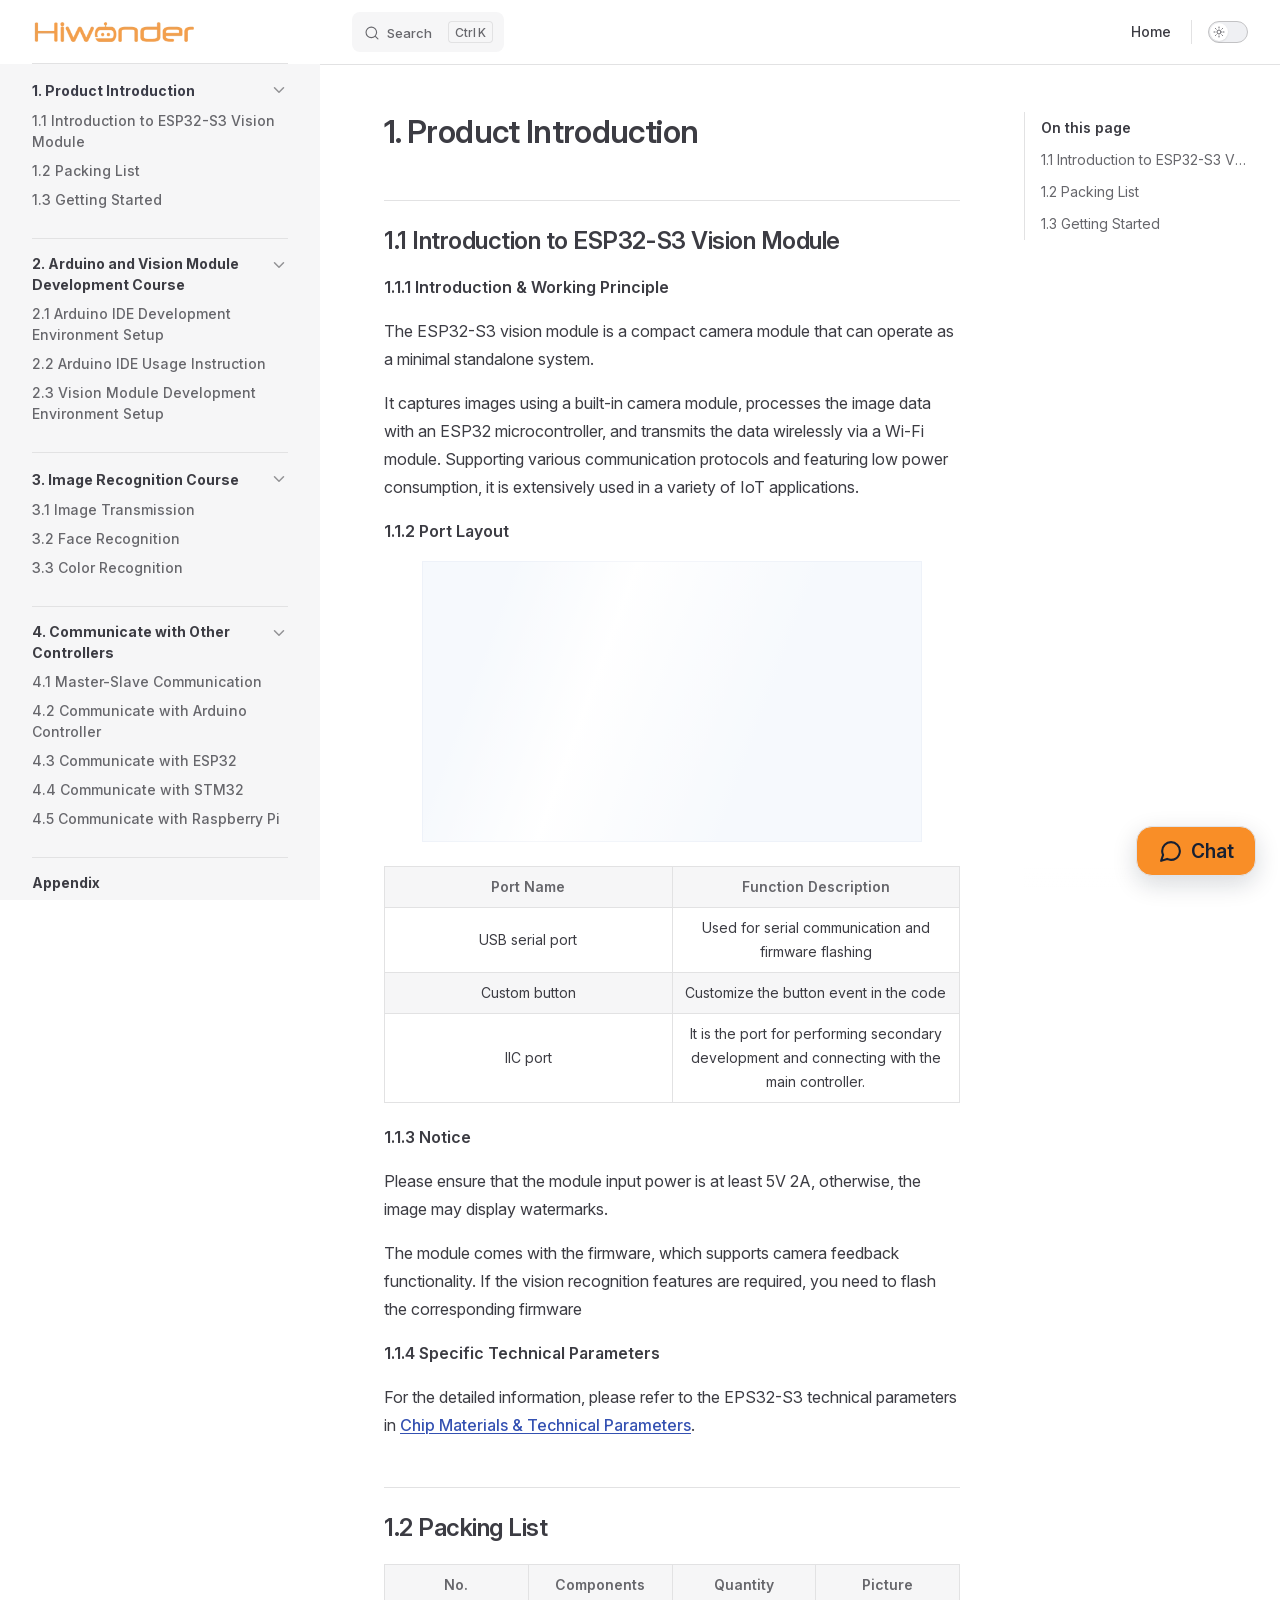
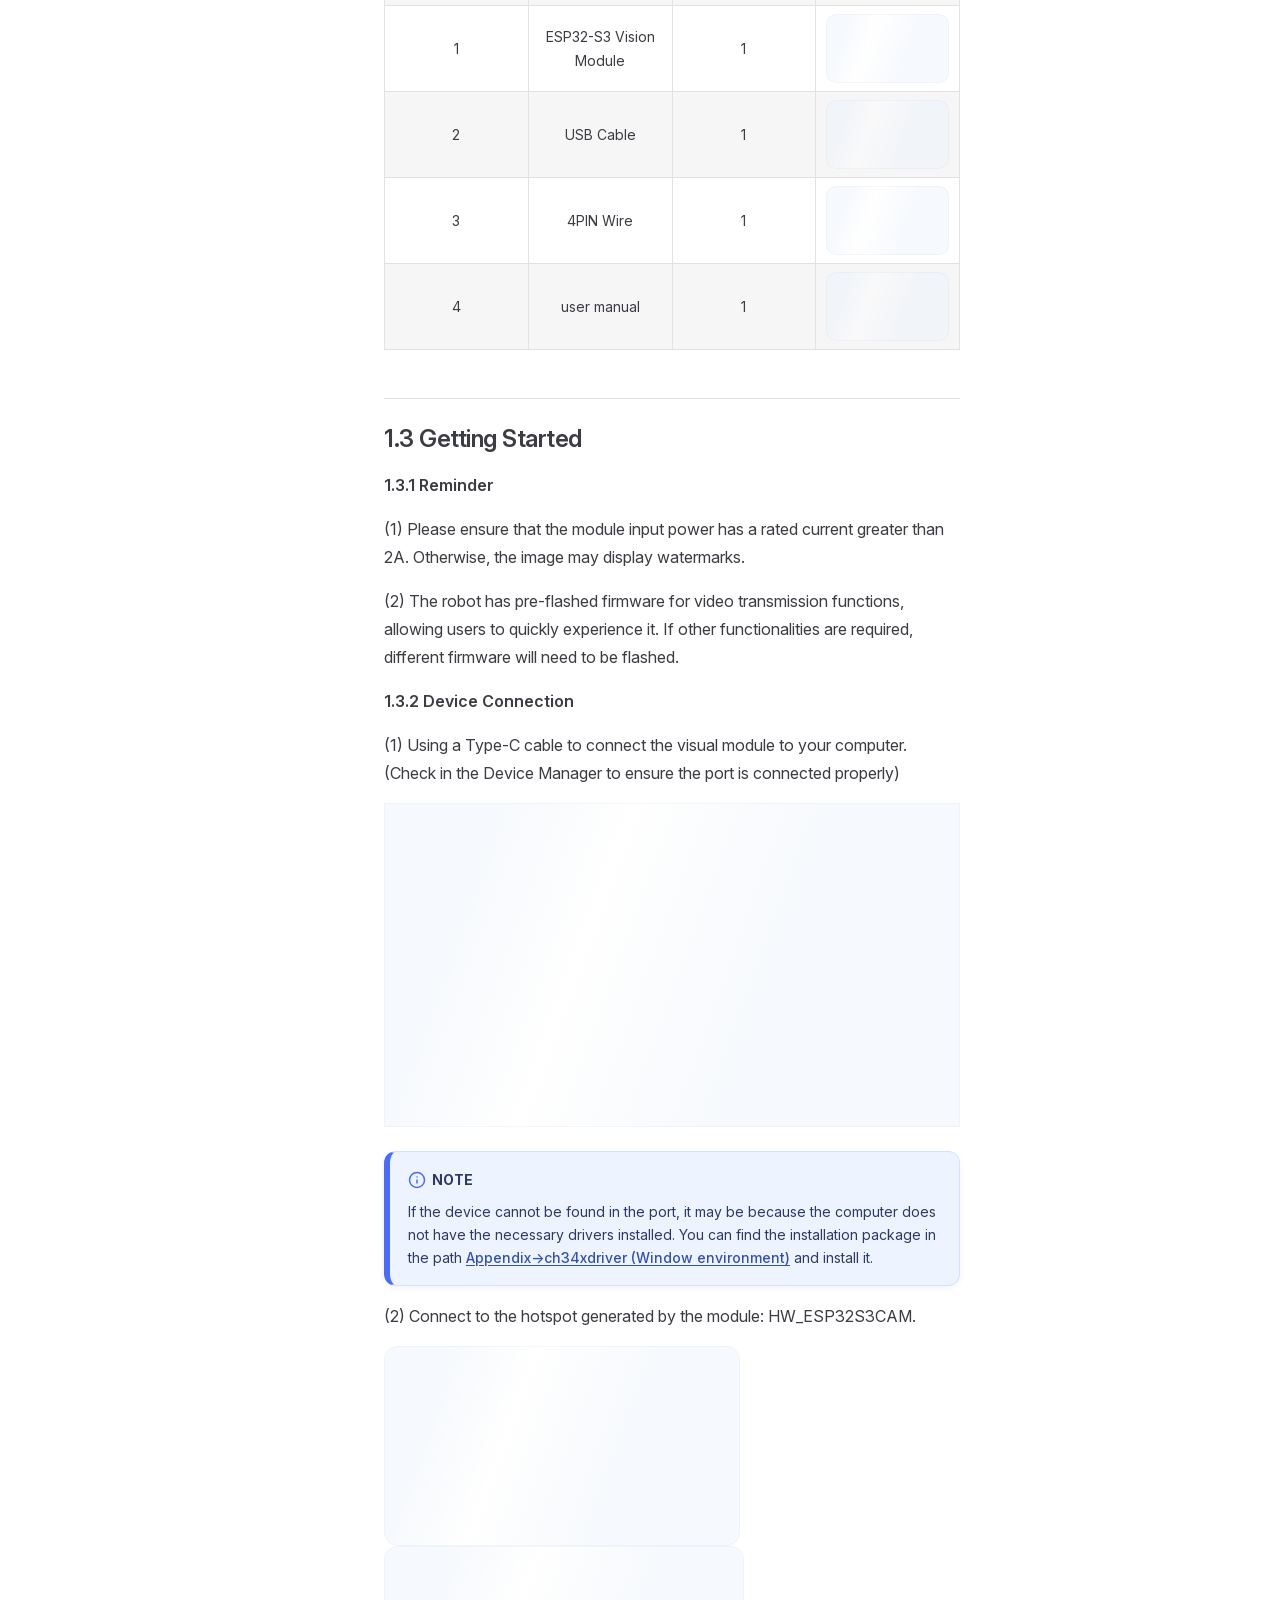
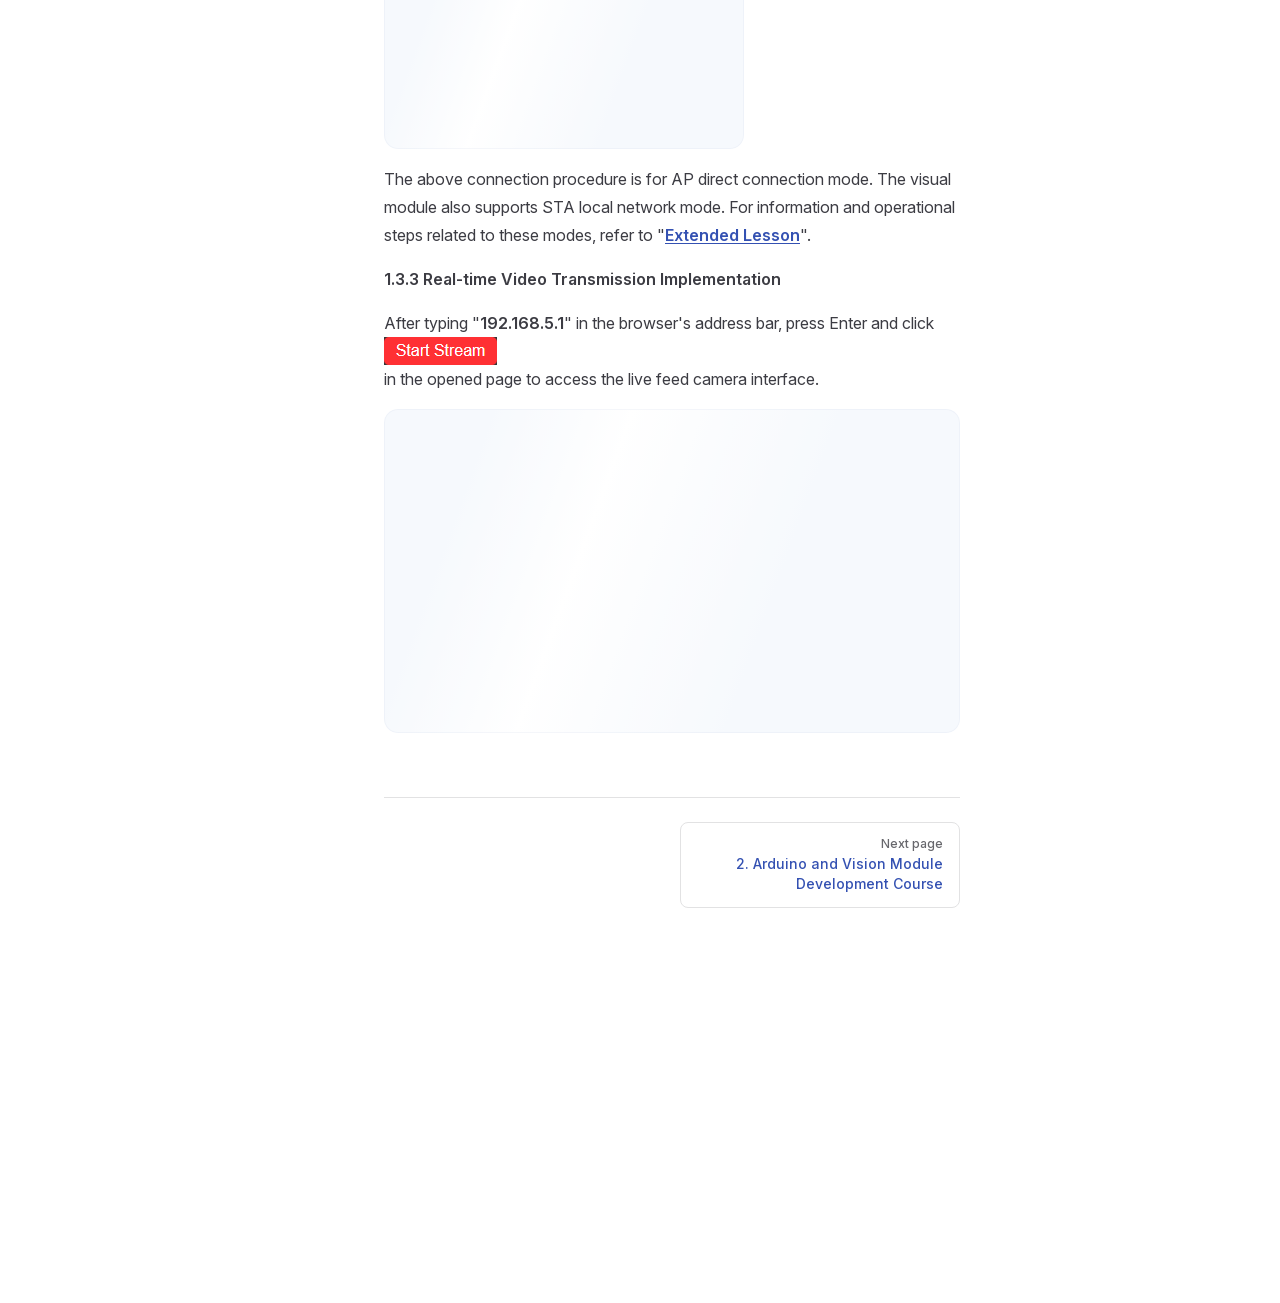
==== commit 02d682e5: "内容修改" ====
--- a/projects/ESP32-S3/en/latest/index.html
+++ b/projects/ESP32-S3/en/latest/index.html
@@ -9,9 +9,9 @@
     <link rel="preload stylesheet" href="/projects/ESP32-S3/en/latest/assets/style.DntddoU1.css" as="style">
     <link rel="preload stylesheet" href="/projects/ESP32-S3/en/latest/vp-icons.css" as="style">
     
-    <script type="module" src="/projects/ESP32-S3/en/latest/assets/app.B5c9y-OU.js"></script>
+    <script type="module" src="/projects/ESP32-S3/en/latest/assets/app.Df7Id9bb.js"></script>
     <link rel="preload" href="/projects/ESP32-S3/en/latest/assets/inter-roman-latin.Di8DUHzh.woff2" as="font" type="font/woff2" crossorigin="">
-    <link rel="modulepreload" href="/projects/ESP32-S3/en/latest/assets/chunks/theme.BWxkAFtb.js">
+    <link rel="modulepreload" href="/projects/ESP32-S3/en/latest/assets/chunks/theme.PR1LZOwT.js">
     <link rel="modulepreload" href="/projects/ESP32-S3/en/latest/assets/chunks/framework.B-uOQMuY.js">
     <link rel="modulepreload" href="/projects/ESP32-S3/en/latest/assets/index.md.B--TMYy8.lean.js">
     <link rel="icon" href="/projects/ESP32-S3/en/latest/favicon.ico">
@@ -20,7 +20,7 @@
   </head>
   <body>
     <div id="app"><!--[--><div class="page-redirect" style="text-align:center;padding:100px 20px;"><p>Redirecting to content page...</p><p><a href="/projects/ESP32-S3/en/latest/docs/1.product_introduction.html" target="_self">If you are not redirected automatically, click here</a></p></div><!--[--><!----><!--]--><!----><div class="feedback-widget"><!----><button class="feedback-widget__trigger" type="button" aria-expanded="false" aria-label="Open feedback form"><span class="feedback-widget__icon" aria-hidden="true"><svg viewBox="0 0 24 24" focusable="false"><path d="M21 11.5a8.4 8.4 0 0 1-.9 3.8 8.5 8.5 0 0 1-7.6 4.7 8.4 8.4 0 0 1-3.8-.9L3 21l1.9-5.7A8.4 8.4 0 0 1 4 11.5 8.5 8.5 0 0 1 12.5 3 8.5 8.5 0 0 1 21 11.5Z"></path></svg></span><span>Chat</span></button></div><!--]--></div>
-    <script>window.__VP_HASH_MAP__=JSON.parse("{\"docs_1.product_introduction.md\":\"V8tPdnBs\",\"docs_2.set_up_development_environment.md\":\"BR_EaC1X\",\"docs_3.image_recognition_course.md\":\"BEKG523z\",\"docs_4.communicate_with_other_controllers.md\":\"Cq7H_m-k\",\"docs_appendix.md\":\"Do0oivkk\",\"docs_index.md\":\"BlFl0bcS\",\"index.md\":\"B--TMYy8\"}");window.__VP_SITE_DATA__=JSON.parse("{\"lang\":\"en-US\",\"dir\":\"ltr\",\"title\":\"ESP32-S3 Documentation\",\"description\":\"ESP32-S3 documentation\",\"base\":\"/projects/ESP32-S3/en/latest/\",\"head\":[],\"router\":{\"prefetchLinks\":true},\"appearance\":true,\"themeConfig\":{\"siteTitle\":false,\"logo\":\"/e-logo.webp\",\"outline\":[2,3],\"search\":{\"provider\":\"local\",\"options\":{\"translations\":{\"button\":{\"buttonText\":\"Search\",\"buttonAriaLabel\":\"Search\"},\"modal\":{\"searchBox\":{\"resetButtonTitle\":\"Clear search query\",\"resetButtonAriaLabel\":\"Clear search query\",\"cancelButtonText\":\"Cancel\",\"cancelButtonAriaLabel\":\"Cancel\"},\"startScreen\":{\"recentSearchTitle\":\"Recent Searches\",\"noRecentSearchText\":\"No recent searches\",\"suggestedQueryTitle\":\"Suggested Queries\"},\"noResultsScreen\":{\"noResultsText\":\"No results found for\",\"suggestedQueryText\":\"You can try searching for\",\"reportMissingResultsText\":\"Have any queries?\",\"reportMissingResultsLinkText\":\"Report here\"},\"footer\":{\"selectText\":\"to select\",\"navigateText\":\"to navigate\",\"closeText\":\"to close\"}}}}},\"nav\":[{\"text\":\"Home\",\"link\":\"https://www.hiwonder.net/\",\"target\":\"_self\"}],\"sidebar\":[{\"text\":\"1. Product Introduction\",\"link\":\"/docs/1.product_introduction.html\",\"collapsed\":false,\"items\":[{\"text\":\"1.1 Introduction to ESP32-S3 Vision Module\",\"link\":\"/docs/1.product_introduction.html#_1-1-introduction-to-esp32-s3-vision-module\"},{\"text\":\"1.2 Packing List\",\"link\":\"/docs/1.product_introduction.html#_1-2-packing-list\"},{\"text\":\"1.3 Getting Started\",\"link\":\"/docs/1.product_introduction.html#_1-3-getting-started\"}]},{\"text\":\"2. Arduino and Vision Module Development Course\",\"link\":\"/docs/2.set_up_development_environment.html\",\"collapsed\":false,\"items\":[{\"text\":\"2.1 Arduino IDE Development Environment Setup\",\"link\":\"/docs/2.set_up_development_environment.html#_2-1-arduino-ide-development-environment-setup\"},{\"text\":\"2.2 Arduino IDE Usage Instruction\",\"link\":\"/docs/2.set_up_development_environment.html#_2-2-arduino-ide-usage-instruction\"},{\"text\":\"2.3 Vision Module Development Environment Setup\",\"link\":\"/docs/2.set_up_development_environment.html#_2-3-vision-module-development-environment-setup\"}]},{\"text\":\"3. Image Recognition Course\",\"link\":\"/docs/3.Image_Recognition_Course.html\",\"collapsed\":false,\"items\":[{\"text\":\"3.1 Image Transmission\",\"link\":\"/docs/3.Image_Recognition_Course.html#_3-1-image-transmission\"},{\"text\":\"3.2 Face Recognition\",\"link\":\"/docs/3.Image_Recognition_Course.html#_3-2-face-recognition\"},{\"text\":\"3.3 Color Recognition\",\"link\":\"/docs/3.Image_Recognition_Course.html#_3-3-color-recognition\"}]},{\"text\":\"4. Communicate with Other Controllers\",\"link\":\"/docs/4.Communicate_with_Other_Controllers.html\",\"collapsed\":false,\"items\":[{\"text\":\"4.1 Master-Slave Communication\",\"link\":\"/docs/4.Communicate_with_Other_Controllers.html#_4-1-master-slave-communication\"},{\"text\":\"4.2 Communicate with Arduino Controller\",\"link\":\"/docs/4.Communicate_with_Other_Controllers.html#_4-2-communicate-with-arduino-controller\"},{\"text\":\"4.3 Communicate with ESP32\",\"link\":\"/docs/4.Communicate_with_Other_Controllers.html#_4-3-communicate-with-esp32\"},{\"text\":\"4.4 Communicate with STM32\",\"link\":\"/docs/4.Communicate_with_Other_Controllers.html#_4-4-communicate-with-stm32\"},{\"text\":\"4.5 Communicate with Raspberry Pi\",\"link\":\"/docs/4.Communicate_with_Other_Controllers.html#_4-5-communicate-with-raspberry-pi\"}]},{\"text\":\"Appendix\",\"link\":\"/docs/Appendix.html\",\"collapsed\":false,\"items\":[]}]},\"locales\":{},\"scrollOffset\":134,\"cleanUrls\":false}");</script>
+    <script>window.__VP_HASH_MAP__=JSON.parse("{\"docs_1.product_introduction.md\":\"V8tPdnBs\",\"docs_2.set_up_development_environment.md\":\"BR_EaC1X\",\"docs_3.image_recognition_course.md\":\"BEKG523z\",\"docs_4.communicate_with_other_controllers.md\":\"Cq7H_m-k\",\"docs_appendix.md\":\"Bwq7N9kH\",\"docs_index.md\":\"BlFl0bcS\",\"index.md\":\"B--TMYy8\"}");window.__VP_SITE_DATA__=JSON.parse("{\"lang\":\"en-US\",\"dir\":\"ltr\",\"title\":\"ESP32-S3 Documentation\",\"description\":\"ESP32-S3 documentation\",\"base\":\"/projects/ESP32-S3/en/latest/\",\"head\":[],\"router\":{\"prefetchLinks\":true},\"appearance\":true,\"themeConfig\":{\"siteTitle\":false,\"logo\":\"/e-logo.webp\",\"outline\":[2,3],\"search\":{\"provider\":\"local\",\"options\":{\"translations\":{\"button\":{\"buttonText\":\"Search\",\"buttonAriaLabel\":\"Search\"},\"modal\":{\"searchBox\":{\"resetButtonTitle\":\"Clear search query\",\"resetButtonAriaLabel\":\"Clear search query\",\"cancelButtonText\":\"Cancel\",\"cancelButtonAriaLabel\":\"Cancel\"},\"startScreen\":{\"recentSearchTitle\":\"Recent Searches\",\"noRecentSearchText\":\"No recent searches\",\"suggestedQueryTitle\":\"Suggested Queries\"},\"noResultsScreen\":{\"noResultsText\":\"No results found for\",\"suggestedQueryText\":\"You can try searching for\",\"reportMissingResultsText\":\"Have any queries?\",\"reportMissingResultsLinkText\":\"Report here\"},\"footer\":{\"selectText\":\"to select\",\"navigateText\":\"to navigate\",\"closeText\":\"to close\"}}}}},\"nav\":[{\"text\":\"Home\",\"link\":\"https://www.hiwonder.net/\",\"target\":\"_self\"}],\"sidebar\":[{\"text\":\"1. Product Introduction\",\"link\":\"/docs/1.product_introduction.html\",\"collapsed\":false,\"items\":[{\"text\":\"1.1 Introduction to ESP32-S3 Vision Module\",\"link\":\"/docs/1.product_introduction.html#_1-1-introduction-to-esp32-s3-vision-module\"},{\"text\":\"1.2 Packing List\",\"link\":\"/docs/1.product_introduction.html#_1-2-packing-list\"},{\"text\":\"1.3 Getting Started\",\"link\":\"/docs/1.product_introduction.html#_1-3-getting-started\"}]},{\"text\":\"2. Arduino and Vision Module Development Course\",\"link\":\"/docs/2.set_up_development_environment.html\",\"collapsed\":false,\"items\":[{\"text\":\"2.1 Arduino IDE Development Environment Setup\",\"link\":\"/docs/2.set_up_development_environment.html#_2-1-arduino-ide-development-environment-setup\"},{\"text\":\"2.2 Arduino IDE Usage Instruction\",\"link\":\"/docs/2.set_up_development_environment.html#_2-2-arduino-ide-usage-instruction\"},{\"text\":\"2.3 Vision Module Development Environment Setup\",\"link\":\"/docs/2.set_up_development_environment.html#_2-3-vision-module-development-environment-setup\"}]},{\"text\":\"3. Image Recognition Course\",\"link\":\"/docs/3.Image_Recognition_Course.html\",\"collapsed\":false,\"items\":[{\"text\":\"3.1 Image Transmission\",\"link\":\"/docs/3.Image_Recognition_Course.html#_3-1-image-transmission\"},{\"text\":\"3.2 Face Recognition\",\"link\":\"/docs/3.Image_Recognition_Course.html#_3-2-face-recognition\"},{\"text\":\"3.3 Color Recognition\",\"link\":\"/docs/3.Image_Recognition_Course.html#_3-3-color-recognition\"}]},{\"text\":\"4. Communicate with Other Controllers\",\"link\":\"/docs/4.Communicate_with_Other_Controllers.html\",\"collapsed\":false,\"items\":[{\"text\":\"4.1 Master-Slave Communication\",\"link\":\"/docs/4.Communicate_with_Other_Controllers.html#_4-1-master-slave-communication\"},{\"text\":\"4.2 Communicate with Arduino Controller\",\"link\":\"/docs/4.Communicate_with_Other_Controllers.html#_4-2-communicate-with-arduino-controller\"},{\"text\":\"4.3 Communicate with ESP32\",\"link\":\"/docs/4.Communicate_with_Other_Controllers.html#_4-3-communicate-with-esp32\"},{\"text\":\"4.4 Communicate with STM32\",\"link\":\"/docs/4.Communicate_with_Other_Controllers.html#_4-4-communicate-with-stm32\"},{\"text\":\"4.5 Communicate with Raspberry Pi\",\"link\":\"/docs/4.Communicate_with_Other_Controllers.html#_4-5-communicate-with-raspberry-pi\"}]},{\"text\":\"Appendix\",\"link\":\"/docs/Appendix.html\",\"collapsed\":false,\"items\":[]}]},\"locales\":{},\"scrollOffset\":134,\"cleanUrls\":false}");</script>
     
   </body>
 </html>
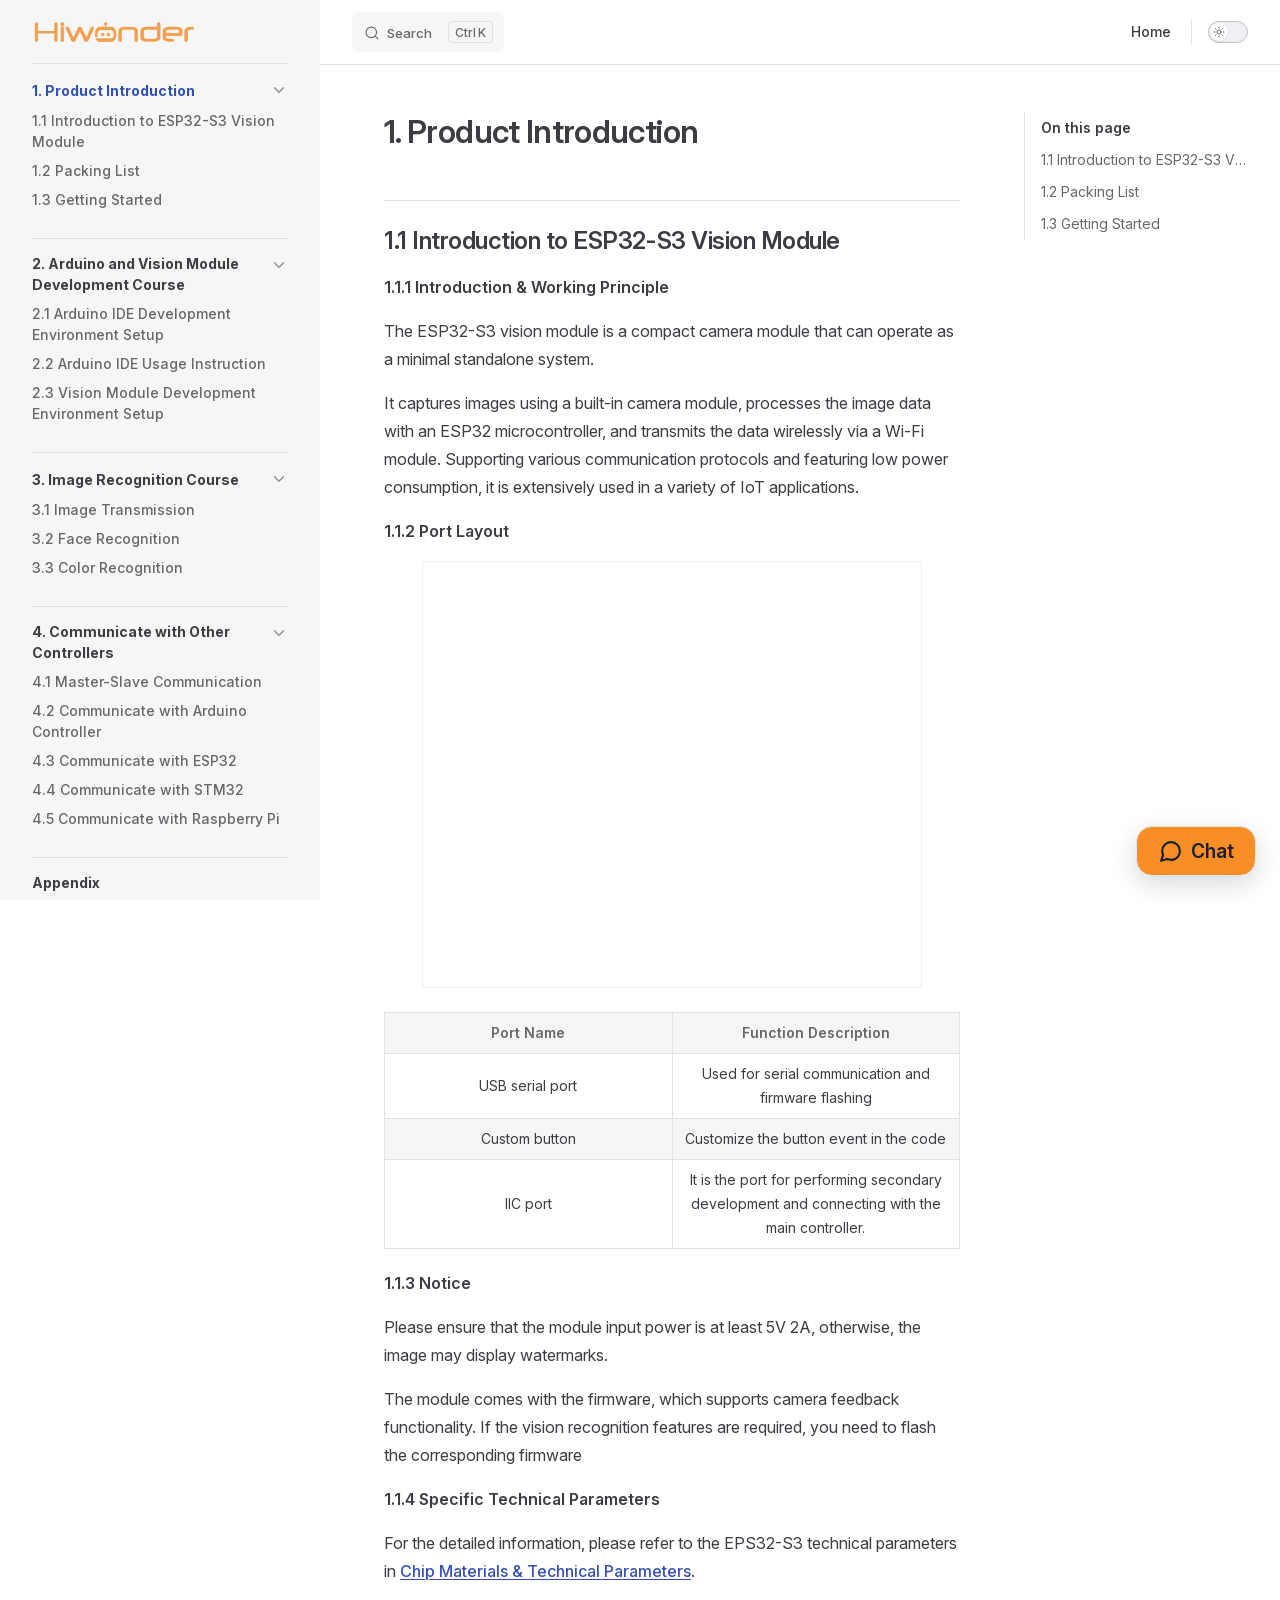
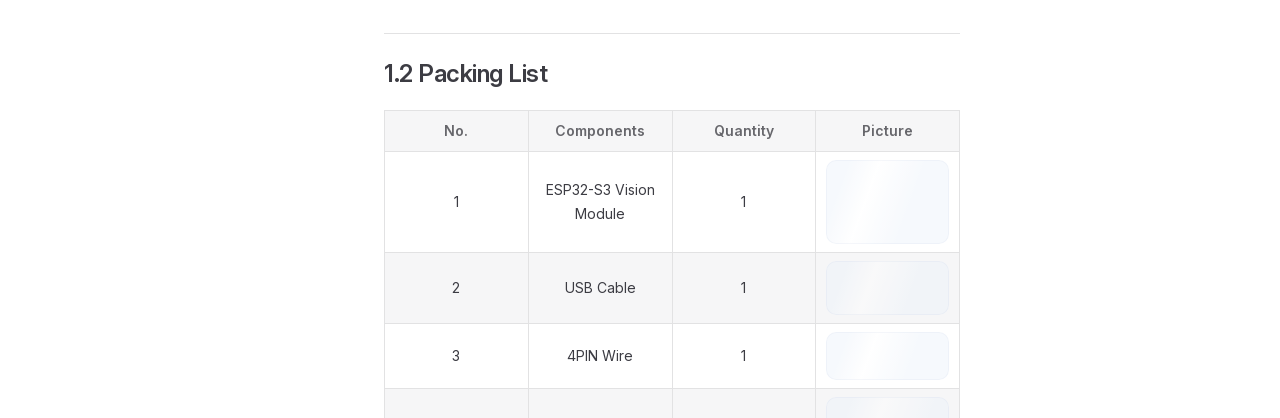
==== commit 86bbc3dc: "内容修改" ====
--- a/projects/ESP32-S3/en/latest/index.html
+++ b/projects/ESP32-S3/en/latest/index.html
@@ -6,21 +6,21 @@
     <title>ESP32-S3 Documentation</title>
     <meta name="description" content="ESP32-S3 documentation">
     <meta name="generator" content="VitePress v1.6.4">
-    <link rel="preload stylesheet" href="/projects/ESP32-S3/en/latest/assets/style.DntddoU1.css" as="style">
+    <link rel="preload stylesheet" href="/projects/ESP32-S3/en/latest/assets/style.Bf6Z_KhL.css" as="style">
     <link rel="preload stylesheet" href="/projects/ESP32-S3/en/latest/vp-icons.css" as="style">
     
-    <script type="module" src="/projects/ESP32-S3/en/latest/assets/app.Df7Id9bb.js"></script>
+    <script type="module" src="/projects/ESP32-S3/en/latest/assets/app.CxxV4cI7.js"></script>
     <link rel="preload" href="/projects/ESP32-S3/en/latest/assets/inter-roman-latin.Di8DUHzh.woff2" as="font" type="font/woff2" crossorigin="">
-    <link rel="modulepreload" href="/projects/ESP32-S3/en/latest/assets/chunks/theme.PR1LZOwT.js">
-    <link rel="modulepreload" href="/projects/ESP32-S3/en/latest/assets/chunks/framework.B-uOQMuY.js">
-    <link rel="modulepreload" href="/projects/ESP32-S3/en/latest/assets/index.md.B--TMYy8.lean.js">
+    <link rel="modulepreload" href="/projects/ESP32-S3/en/latest/assets/chunks/theme.BceBZd5k.js">
+    <link rel="modulepreload" href="/projects/ESP32-S3/en/latest/assets/chunks/framework.A2euLoht.js">
+    <link rel="modulepreload" href="/projects/ESP32-S3/en/latest/assets/index.md.BaEcFNfp.lean.js">
     <link rel="icon" href="/projects/ESP32-S3/en/latest/favicon.ico">
     <script id="check-dark-mode">(()=>{const e=localStorage.getItem("vitepress-theme-appearance")||"auto",a=window.matchMedia("(prefers-color-scheme: dark)").matches;(!e||e==="auto"?a:e==="dark")&&document.documentElement.classList.add("dark")})();</script>
     <script id="check-mac-os">document.documentElement.classList.toggle("mac",/Mac|iPhone|iPod|iPad/i.test(navigator.platform));</script>
   </head>
   <body>
     <div id="app"><!--[--><div class="page-redirect" style="text-align:center;padding:100px 20px;"><p>Redirecting to content page...</p><p><a href="/projects/ESP32-S3/en/latest/docs/1.product_introduction.html" target="_self">If you are not redirected automatically, click here</a></p></div><!--[--><!----><!--]--><!----><div class="feedback-widget"><!----><button class="feedback-widget__trigger" type="button" aria-expanded="false" aria-label="Open feedback form"><span class="feedback-widget__icon" aria-hidden="true"><svg viewBox="0 0 24 24" focusable="false"><path d="M21 11.5a8.4 8.4 0 0 1-.9 3.8 8.5 8.5 0 0 1-7.6 4.7 8.4 8.4 0 0 1-3.8-.9L3 21l1.9-5.7A8.4 8.4 0 0 1 4 11.5 8.5 8.5 0 0 1 12.5 3 8.5 8.5 0 0 1 21 11.5Z"></path></svg></span><span>Chat</span></button></div><!--]--></div>
-    <script>window.__VP_HASH_MAP__=JSON.parse("{\"docs_1.product_introduction.md\":\"V8tPdnBs\",\"docs_2.set_up_development_environment.md\":\"BR_EaC1X\",\"docs_3.image_recognition_course.md\":\"BEKG523z\",\"docs_4.communicate_with_other_controllers.md\":\"Cq7H_m-k\",\"docs_appendix.md\":\"Bwq7N9kH\",\"docs_index.md\":\"BlFl0bcS\",\"index.md\":\"B--TMYy8\"}");window.__VP_SITE_DATA__=JSON.parse("{\"lang\":\"en-US\",\"dir\":\"ltr\",\"title\":\"ESP32-S3 Documentation\",\"description\":\"ESP32-S3 documentation\",\"base\":\"/projects/ESP32-S3/en/latest/\",\"head\":[],\"router\":{\"prefetchLinks\":true},\"appearance\":true,\"themeConfig\":{\"siteTitle\":false,\"logo\":\"/e-logo.webp\",\"outline\":[2,3],\"search\":{\"provider\":\"local\",\"options\":{\"translations\":{\"button\":{\"buttonText\":\"Search\",\"buttonAriaLabel\":\"Search\"},\"modal\":{\"searchBox\":{\"resetButtonTitle\":\"Clear search query\",\"resetButtonAriaLabel\":\"Clear search query\",\"cancelButtonText\":\"Cancel\",\"cancelButtonAriaLabel\":\"Cancel\"},\"startScreen\":{\"recentSearchTitle\":\"Recent Searches\",\"noRecentSearchText\":\"No recent searches\",\"suggestedQueryTitle\":\"Suggested Queries\"},\"noResultsScreen\":{\"noResultsText\":\"No results found for\",\"suggestedQueryText\":\"You can try searching for\",\"reportMissingResultsText\":\"Have any queries?\",\"reportMissingResultsLinkText\":\"Report here\"},\"footer\":{\"selectText\":\"to select\",\"navigateText\":\"to navigate\",\"closeText\":\"to close\"}}}}},\"nav\":[{\"text\":\"Home\",\"link\":\"https://www.hiwonder.net/\",\"target\":\"_self\"}],\"sidebar\":[{\"text\":\"1. Product Introduction\",\"link\":\"/docs/1.product_introduction.html\",\"collapsed\":false,\"items\":[{\"text\":\"1.1 Introduction to ESP32-S3 Vision Module\",\"link\":\"/docs/1.product_introduction.html#_1-1-introduction-to-esp32-s3-vision-module\"},{\"text\":\"1.2 Packing List\",\"link\":\"/docs/1.product_introduction.html#_1-2-packing-list\"},{\"text\":\"1.3 Getting Started\",\"link\":\"/docs/1.product_introduction.html#_1-3-getting-started\"}]},{\"text\":\"2. Arduino and Vision Module Development Course\",\"link\":\"/docs/2.set_up_development_environment.html\",\"collapsed\":false,\"items\":[{\"text\":\"2.1 Arduino IDE Development Environment Setup\",\"link\":\"/docs/2.set_up_development_environment.html#_2-1-arduino-ide-development-environment-setup\"},{\"text\":\"2.2 Arduino IDE Usage Instruction\",\"link\":\"/docs/2.set_up_development_environment.html#_2-2-arduino-ide-usage-instruction\"},{\"text\":\"2.3 Vision Module Development Environment Setup\",\"link\":\"/docs/2.set_up_development_environment.html#_2-3-vision-module-development-environment-setup\"}]},{\"text\":\"3. Image Recognition Course\",\"link\":\"/docs/3.Image_Recognition_Course.html\",\"collapsed\":false,\"items\":[{\"text\":\"3.1 Image Transmission\",\"link\":\"/docs/3.Image_Recognition_Course.html#_3-1-image-transmission\"},{\"text\":\"3.2 Face Recognition\",\"link\":\"/docs/3.Image_Recognition_Course.html#_3-2-face-recognition\"},{\"text\":\"3.3 Color Recognition\",\"link\":\"/docs/3.Image_Recognition_Course.html#_3-3-color-recognition\"}]},{\"text\":\"4. Communicate with Other Controllers\",\"link\":\"/docs/4.Communicate_with_Other_Controllers.html\",\"collapsed\":false,\"items\":[{\"text\":\"4.1 Master-Slave Communication\",\"link\":\"/docs/4.Communicate_with_Other_Controllers.html#_4-1-master-slave-communication\"},{\"text\":\"4.2 Communicate with Arduino Controller\",\"link\":\"/docs/4.Communicate_with_Other_Controllers.html#_4-2-communicate-with-arduino-controller\"},{\"text\":\"4.3 Communicate with ESP32\",\"link\":\"/docs/4.Communicate_with_Other_Controllers.html#_4-3-communicate-with-esp32\"},{\"text\":\"4.4 Communicate with STM32\",\"link\":\"/docs/4.Communicate_with_Other_Controllers.html#_4-4-communicate-with-stm32\"},{\"text\":\"4.5 Communicate with Raspberry Pi\",\"link\":\"/docs/4.Communicate_with_Other_Controllers.html#_4-5-communicate-with-raspberry-pi\"}]},{\"text\":\"Appendix\",\"link\":\"/docs/Appendix.html\",\"collapsed\":false,\"items\":[]}]},\"locales\":{},\"scrollOffset\":134,\"cleanUrls\":false}");</script>
+    <script>window.__VP_HASH_MAP__=JSON.parse("{\"docs_1.product_introduction.md\":\"BJf-pzrl\",\"docs_2.set_up_development_environment.md\":\"dgsd6cCc\",\"docs_3.image_recognition_course.md\":\"BZtbw-yQ\",\"docs_4.communicate_with_other_controllers.md\":\"B9Ng4MuI\",\"docs_appendix.md\":\"B-x98pEe\",\"docs_index.md\":\"fMIjpgJx\",\"index.md\":\"BaEcFNfp\"}");window.__VP_SITE_DATA__=JSON.parse("{\"lang\":\"en-US\",\"dir\":\"ltr\",\"title\":\"ESP32-S3 Documentation\",\"description\":\"ESP32-S3 documentation\",\"base\":\"/projects/ESP32-S3/en/latest/\",\"head\":[],\"router\":{\"prefetchLinks\":true},\"appearance\":true,\"themeConfig\":{\"siteTitle\":false,\"logo\":\"/e-logo.webp\",\"outline\":[2,3],\"search\":{\"provider\":\"local\",\"options\":{\"translations\":{\"button\":{\"buttonText\":\"Search\",\"buttonAriaLabel\":\"Search\"},\"modal\":{\"searchBox\":{\"resetButtonTitle\":\"Clear search query\",\"resetButtonAriaLabel\":\"Clear search query\",\"cancelButtonText\":\"Cancel\",\"cancelButtonAriaLabel\":\"Cancel\"},\"startScreen\":{\"recentSearchTitle\":\"Recent Searches\",\"noRecentSearchText\":\"No recent searches\",\"suggestedQueryTitle\":\"Suggested Queries\"},\"noResultsScreen\":{\"noResultsText\":\"No results found for\",\"suggestedQueryText\":\"You can try searching for\",\"reportMissingResultsText\":\"Have any queries?\",\"reportMissingResultsLinkText\":\"Report here\"},\"footer\":{\"selectText\":\"to select\",\"navigateText\":\"to navigate\",\"closeText\":\"to close\"}}}}},\"nav\":[{\"text\":\"Home\",\"link\":\"https://www.hiwonder.net/\",\"target\":\"_self\"}],\"sidebar\":[{\"text\":\"1. Product Introduction\",\"link\":\"/docs/1.product_introduction.html\",\"collapsed\":false,\"items\":[{\"text\":\"1.1 Introduction to ESP32-S3 Vision Module\",\"link\":\"/docs/1.product_introduction.html#_1-1-introduction-to-esp32-s3-vision-module\"},{\"text\":\"1.2 Packing List\",\"link\":\"/docs/1.product_introduction.html#_1-2-packing-list\"},{\"text\":\"1.3 Getting Started\",\"link\":\"/docs/1.product_introduction.html#_1-3-getting-started\"}]},{\"text\":\"2. Arduino and Vision Module Development Course\",\"link\":\"/docs/2.set_up_development_environment.html\",\"collapsed\":false,\"items\":[{\"text\":\"2.1 Arduino IDE Development Environment Setup\",\"link\":\"/docs/2.set_up_development_environment.html#_2-1-arduino-ide-development-environment-setup\"},{\"text\":\"2.2 Arduino IDE Usage Instruction\",\"link\":\"/docs/2.set_up_development_environment.html#_2-2-arduino-ide-usage-instruction\"},{\"text\":\"2.3 Vision Module Development Environment Setup\",\"link\":\"/docs/2.set_up_development_environment.html#_2-3-vision-module-development-environment-setup\"}]},{\"text\":\"3. Image Recognition Course\",\"link\":\"/docs/3.Image_Recognition_Course.html\",\"collapsed\":false,\"items\":[{\"text\":\"3.1 Image Transmission\",\"link\":\"/docs/3.Image_Recognition_Course.html#_3-1-image-transmission\"},{\"text\":\"3.2 Face Recognition\",\"link\":\"/docs/3.Image_Recognition_Course.html#_3-2-face-recognition\"},{\"text\":\"3.3 Color Recognition\",\"link\":\"/docs/3.Image_Recognition_Course.html#_3-3-color-recognition\"}]},{\"text\":\"4. Communicate with Other Controllers\",\"link\":\"/docs/4.Communicate_with_Other_Controllers.html\",\"collapsed\":false,\"items\":[{\"text\":\"4.1 Master-Slave Communication\",\"link\":\"/docs/4.Communicate_with_Other_Controllers.html#_4-1-master-slave-communication\"},{\"text\":\"4.2 Communicate with Arduino Controller\",\"link\":\"/docs/4.Communicate_with_Other_Controllers.html#_4-2-communicate-with-arduino-controller\"},{\"text\":\"4.3 Communicate with ESP32\",\"link\":\"/docs/4.Communicate_with_Other_Controllers.html#_4-3-communicate-with-esp32\"},{\"text\":\"4.4 Communicate with STM32\",\"link\":\"/docs/4.Communicate_with_Other_Controllers.html#_4-4-communicate-with-stm32\"},{\"text\":\"4.5 Communicate with Raspberry Pi\",\"link\":\"/docs/4.Communicate_with_Other_Controllers.html#_4-5-communicate-with-raspberry-pi\"}]},{\"text\":\"Appendix\",\"link\":\"/docs/Appendix.html\",\"collapsed\":false,\"items\":[]}]},\"locales\":{},\"scrollOffset\":134,\"cleanUrls\":false}");</script>
     
   </body>
 </html>
--- a/projects/ESP32-S3/en/latest/assets/style.Bf6Z_KhL.css
+++ b/projects/ESP32-S3/en/latest/assets/style.Bf6Z_KhL.css
@@ -0,0 +1,6009 @@
+
+
+@font-face {
+  font-family: Inter;
+  font-style: normal;
+  font-weight: 100 900;
+  font-display: swap;
+  src: url('/projects/ESP32-S3/en/latest/assets/inter-roman-cyrillic-ext.BBPuwvHQ.woff2') format('woff2');
+  unicode-range: U+0460-052F, U+1C80-1C88, U+20B4, U+2DE0-2DFF, U+A640-A69F,
+    U+FE2E-FE2F;
+}
+
+@font-face {
+  font-family: Inter;
+  font-style: normal;
+  font-weight: 100 900;
+  font-display: swap;
+  src: url('/projects/ESP32-S3/en/latest/assets/inter-roman-cyrillic.C5lxZ8CY.woff2') format('woff2');
+  unicode-range: U+0301, U+0400-045F, U+0490-0491, U+04B0-04B1, U+2116;
+}
+
+@font-face {
+  font-family: Inter;
+  font-style: normal;
+  font-weight: 100 900;
+  font-display: swap;
+  src: url('/projects/ESP32-S3/en/latest/assets/inter-roman-greek-ext.CqjqNYQ-.woff2') format('woff2');
+  unicode-range: U+1F00-1FFF;
+}
+
+@font-face {
+  font-family: Inter;
+  font-style: normal;
+  font-weight: 100 900;
+  font-display: swap;
+  src: url('/projects/ESP32-S3/en/latest/assets/inter-roman-greek.BBVDIX6e.woff2') format('woff2');
+  unicode-range: U+0370-0377, U+037A-037F, U+0384-038A, U+038C, U+038E-03A1,
+    U+03A3-03FF;
+}
+
+@font-face {
+  font-family: Inter;
+  font-style: normal;
+  font-weight: 100 900;
+  font-display: swap;
+  src: url('/projects/ESP32-S3/en/latest/assets/inter-roman-vietnamese.BjW4sHH5.woff2') format('woff2');
+  unicode-range: U+0102-0103, U+0110-0111, U+0128-0129, U+0168-0169,
+    U+01A0-01A1, U+01AF-01B0, U+0300-0301, U+0303-0304, U+0308-0309, U+0323,
+    U+0329, U+1EA0-1EF9, U+20AB;
+}
+
+@font-face {
+  font-family: Inter;
+  font-style: normal;
+  font-weight: 100 900;
+  font-display: swap;
+  src: url('/projects/ESP32-S3/en/latest/assets/inter-roman-latin-ext.4ZJIpNVo.woff2') format('woff2');
+  unicode-range: U+0100-02AF, U+0304, U+0308, U+0329, U+1E00-1E9F, U+1EF2-1EFF,
+    U+2020, U+20A0-20AB, U+20AD-20C0, U+2113, U+2C60-2C7F, U+A720-A7FF;
+}
+
+@font-face {
+  font-family: Inter;
+  font-style: normal;
+  font-weight: 100 900;
+  font-display: swap;
+  src: url('/projects/ESP32-S3/en/latest/assets/inter-roman-latin.Di8DUHzh.woff2') format('woff2');
+  unicode-range: U+0000-00FF, U+0131, U+0152-0153, U+02BB-02BC, U+02C6, U+02DA,
+    U+02DC, U+0304, U+0308, U+0329, U+2000-206F, U+2074, U+20AC, U+2122, U+2191,
+    U+2193, U+2212, U+2215, U+FEFF, U+FFFD;
+}
+
+@font-face {
+  font-family: Inter;
+  font-style: italic;
+  font-weight: 100 900;
+  font-display: swap;
+  src: url('/projects/ESP32-S3/en/latest/assets/inter-italic-cyrillic-ext.r48I6akx.woff2') format('woff2');
+  unicode-range: U+0460-052F, U+1C80-1C88, U+20B4, U+2DE0-2DFF, U+A640-A69F,
+    U+FE2E-FE2F;
+}
+
+@font-face {
+  font-family: Inter;
+  font-style: italic;
+  font-weight: 100 900;
+  font-display: swap;
+  src: url('/projects/ESP32-S3/en/latest/assets/inter-italic-cyrillic.By2_1cv3.woff2') format('woff2');
+  unicode-range: U+0301, U+0400-045F, U+0490-0491, U+04B0-04B1, U+2116;
+}
+
+@font-face {
+  font-family: Inter;
+  font-style: italic;
+  font-weight: 100 900;
+  font-display: swap;
+  src: url('/projects/ESP32-S3/en/latest/assets/inter-italic-greek-ext.1u6EdAuj.woff2') format('woff2');
+  unicode-range: U+1F00-1FFF;
+}
+
+@font-face {
+  font-family: Inter;
+  font-style: italic;
+  font-weight: 100 900;
+  font-display: swap;
+  src: url('/projects/ESP32-S3/en/latest/assets/inter-italic-greek.DJ8dCoTZ.woff2') format('woff2');
+  unicode-range: U+0370-0377, U+037A-037F, U+0384-038A, U+038C, U+038E-03A1,
+    U+03A3-03FF;
+}
+
+@font-face {
+  font-family: Inter;
+  font-style: italic;
+  font-weight: 100 900;
+  font-display: swap;
+  src: url('/projects/ESP32-S3/en/latest/assets/inter-italic-vietnamese.BSbpV94h.woff2') format('woff2');
+  unicode-range: U+0102-0103, U+0110-0111, U+0128-0129, U+0168-0169,
+    U+01A0-01A1, U+01AF-01B0, U+0300-0301, U+0303-0304, U+0308-0309, U+0323,
+    U+0329, U+1EA0-1EF9, U+20AB;
+}
+
+@font-face {
+  font-family: Inter;
+  font-style: italic;
+  font-weight: 100 900;
+  font-display: swap;
+  src: url('/projects/ESP32-S3/en/latest/assets/inter-italic-latin-ext.CN1xVJS-.woff2') format('woff2');
+  unicode-range: U+0100-02AF, U+0304, U+0308, U+0329, U+1E00-1E9F, U+1EF2-1EFF,
+    U+2020, U+20A0-20AB, U+20AD-20C0, U+2113, U+2C60-2C7F, U+A720-A7FF;
+}
+
+@font-face {
+  font-family: Inter;
+  font-style: italic;
+  font-weight: 100 900;
+  font-display: swap;
+  src: url('/projects/ESP32-S3/en/latest/assets/inter-italic-latin.C2AdPX0b.woff2') format('woff2');
+  unicode-range: U+0000-00FF, U+0131, U+0152-0153, U+02BB-02BC, U+02C6, U+02DA,
+    U+02DC, U+0304, U+0308, U+0329, U+2000-206F, U+2074, U+20AC, U+2122, U+2191,
+    U+2193, U+2212, U+2215, U+FEFF, U+FFFD;
+}
+
+@font-face {
+  font-family: 'Punctuation SC';
+  font-weight: 400;
+  src: local('PingFang SC Regular'), local('Noto Sans CJK SC'),
+    local('Microsoft YaHei');
+  unicode-range: U+201C, U+201D, U+2018, U+2019, U+2E3A, U+2014, U+2013, U+2026,
+    U+00B7, U+007E, U+002F;
+}
+
+@font-face {
+  font-family: 'Punctuation SC';
+  font-weight: 500;
+  src: local('PingFang SC Medium'), local('Noto Sans CJK SC'),
+    local('Microsoft YaHei');
+  unicode-range: U+201C, U+201D, U+2018, U+2019, U+2E3A, U+2014, U+2013, U+2026,
+    U+00B7, U+007E, U+002F;
+}
+
+@font-face {
+  font-family: 'Punctuation SC';
+  font-weight: 600;
+  src: local('PingFang SC Semibold'), local('Noto Sans CJK SC Bold'),
+    local('Microsoft YaHei Bold');
+  unicode-range: U+201C, U+201D, U+2018, U+2019, U+2E3A, U+2014, U+2013, U+2026,
+    U+00B7, U+007E, U+002F;
+}
+
+@font-face {
+  font-family: 'Punctuation SC';
+  font-weight: 700;
+  src: local('PingFang SC Semibold'), local('Noto Sans CJK SC Bold'),
+    local('Microsoft YaHei Bold');
+  unicode-range: U+201C, U+201D, U+2018, U+2019, U+2E3A, U+2014, U+2013, U+2026,
+    U+00B7, U+007E, U+002F;
+}
+
+/* Generate the subsetted fonts using: `pyftsubset <file>.woff2 --unicodes="<range>" --output-file="inter-<style>-<subset>.woff2" --flavor=woff2` */
+/**
+ * Colors: Solid
+ * -------------------------------------------------------------------------- */
+
+:root {
+  --vp-c-white: #ffffff;
+  --vp-c-black: #000000;
+
+  --vp-c-neutral: var(--vp-c-black);
+  --vp-c-neutral-inverse: var(--vp-c-white);
+}
+
+.dark {
+  --vp-c-neutral: var(--vp-c-white);
+  --vp-c-neutral-inverse: var(--vp-c-black);
+}
+
+/**
+ * Colors: Palette
+ *
+ * The primitive colors used for accent colors. These colors are referenced
+ * by functional colors such as "Text", "Background", or "Brand".
+ *
+ * Each colors have exact same color scale system with 3 levels of solid
+ * colors with different brightness, and 1 soft color.
+ *
+ * - `XXX-1`: The most solid color used mainly for colored text. It must
+ *   satisfy the contrast ratio against when used on top of `XXX-soft`.
+ *
+ * - `XXX-2`: The color used mainly for hover state of the button.
+ *
+ * - `XXX-3`: The color for solid background, such as bg color of the button.
+ *    It must satisfy the contrast ratio with pure white (#ffffff) text on
+ *    top of it.
+ *
+ * - `XXX-soft`: The color used for subtle background such as custom container
+ *    or badges. It must satisfy the contrast ratio when putting `XXX-1` colors
+ *    on top of it.
+ *
+ *    The soft color must be semi transparent alpha channel. This is crucial
+ *    because it allows adding multiple "soft" colors on top of each other
+ *    to create a accent, such as when having inline code block inside
+ *    custom containers.
+ * -------------------------------------------------------------------------- */
+
+:root {
+  --vp-c-gray-1: #dddde3;
+  --vp-c-gray-2: #e4e4e9;
+  --vp-c-gray-3: #ebebef;
+  --vp-c-gray-soft: rgba(142, 150, 170, 0.14);
+
+  --vp-c-indigo-1: #3451b2;
+  --vp-c-indigo-2: #3a5ccc;
+  --vp-c-indigo-3: #5672cd;
+  --vp-c-indigo-soft: rgba(100, 108, 255, 0.14);
+
+  --vp-c-purple-1: #6f42c1;
+  --vp-c-purple-2: #7e4cc9;
+  --vp-c-purple-3: #8e5cd9;
+  --vp-c-purple-soft: rgba(159, 122, 234, 0.14);
+
+  --vp-c-green-1: #18794e;
+  --vp-c-green-2: #299764;
+  --vp-c-green-3: #30a46c;
+  --vp-c-green-soft: rgba(16, 185, 129, 0.14);
+
+  --vp-c-yellow-1: #915930;
+  --vp-c-yellow-2: #946300;
+  --vp-c-yellow-3: #9f6a00;
+  --vp-c-yellow-soft: rgba(234, 179, 8, 0.14);
+
+  --vp-c-red-1: #b8272c;
+  --vp-c-red-2: #d5393e;
+  --vp-c-red-3: #e0575b;
+  --vp-c-red-soft: rgba(244, 63, 94, 0.14);
+
+  --vp-c-sponsor: #db2777;
+}
+
+.dark {
+  --vp-c-gray-1: #515c67;
+  --vp-c-gray-2: #414853;
+  --vp-c-gray-3: #32363f;
+  --vp-c-gray-soft: rgba(101, 117, 133, 0.16);
+
+  --vp-c-indigo-1: #a8b1ff;
+  --vp-c-indigo-2: #5c73e7;
+  --vp-c-indigo-3: #3e63dd;
+  --vp-c-indigo-soft: rgba(100, 108, 255, 0.16);
+
+  --vp-c-purple-1: #c8abfa;
+  --vp-c-purple-2: #a879e6;
+  --vp-c-purple-3: #8e5cd9;
+  --vp-c-purple-soft: rgba(159, 122, 234, 0.16);
+
+  --vp-c-green-1: #3dd68c;
+  --vp-c-green-2: #30a46c;
+  --vp-c-green-3: #298459;
+  --vp-c-green-soft: rgba(16, 185, 129, 0.16);
+
+  --vp-c-yellow-1: #f9b44e;
+  --vp-c-yellow-2: #da8b17;
+  --vp-c-yellow-3: #a46a0a;
+  --vp-c-yellow-soft: rgba(234, 179, 8, 0.16);
+
+  --vp-c-red-1: #f66f81;
+  --vp-c-red-2: #f14158;
+  --vp-c-red-3: #b62a3c;
+  --vp-c-red-soft: rgba(244, 63, 94, 0.16);
+}
+
+/**
+ * Colors: Background
+ *
+ * - `bg`: The bg color used for main screen.
+ *
+ * - `bg-alt`: The alternative bg color used in places such as "sidebar",
+ *   or "code block".
+ *
+ * - `bg-elv`: The elevated bg color. This is used at parts where it "floats",
+ *   such as "dialog".
+ *
+ * - `bg-soft`: The bg color to slightly distinguish some components from
+ *   the page. Used for things like "carbon ads" or "table".
+ * -------------------------------------------------------------------------- */
+
+:root {
+  --vp-c-bg: #ffffff;
+  --vp-c-bg-alt: #f6f6f7;
+  --vp-c-bg-elv: #ffffff;
+  --vp-c-bg-soft: #f6f6f7;
+}
+
+.dark {
+  --vp-c-bg: #1b1b1f;
+  --vp-c-bg-alt: #161618;
+  --vp-c-bg-elv: #202127;
+  --vp-c-bg-soft: #202127;
+}
+
+/**
+ * Colors: Borders
+ *
+ * - `divider`: This is used for separators. This is used to divide sections
+ *   within the same components, such as having separator on "h2" heading.
+ *
+ * - `border`: This is designed for borders on interactive components.
+ *   For example this should be used for a button outline.
+ *
+ * - `gutter`: This is used to divide components in the page. For example
+ *   the header and the lest of the page.
+ * -------------------------------------------------------------------------- */
+
+:root {
+  --vp-c-border: #c2c2c4;
+  --vp-c-divider: #e2e2e3;
+  --vp-c-gutter: #e2e2e3;
+}
+
+.dark {
+  --vp-c-border: #3c3f44;
+  --vp-c-divider: #2e2e32;
+  --vp-c-gutter: #000000;
+}
+
+/**
+ * Colors: Text
+ *
+ * - `text-1`: Used for primary text.
+ *
+ * - `text-2`: Used for muted texts, such as "inactive menu" or "info texts".
+ *
+ * - `text-3`: Used for subtle texts, such as "placeholders" or "caret icon".
+ * -------------------------------------------------------------------------- */
+
+:root {
+  --vp-c-text-1: #3c3c43;
+  --vp-c-text-2: #67676c;
+  --vp-c-text-3: #929295;
+}
+
+.dark {
+  --vp-c-text-1: #dfdfd6;
+  --vp-c-text-2: #98989f;
+  --vp-c-text-3: #6a6a71;
+}
+
+/**
+ * Colors: Function
+ *
+ * - `default`: The color used purely for subtle indication without any
+ *   special meanings attached to it such as bg color for menu hover state.
+ *
+ * - `brand`: Used for primary brand colors, such as link text, button with
+ *   brand theme, etc.
+ *
+ * - `tip`: Used to indicate useful information. The default theme uses the
+ *   brand color for this by default.
+ *
+ * - `warning`: Used to indicate warning to the users. Used in custom
+ *   container, badges, etc.
+ *
+ * - `danger`: Used to show error, or dangerous message to the users. Used
+ *   in custom container, badges, etc.
+ *
+ * To understand the scaling system, refer to "Colors: Palette" section.
+ * -------------------------------------------------------------------------- */
+
+:root {
+  --vp-c-default-1: var(--vp-c-gray-1);
+  --vp-c-default-2: var(--vp-c-gray-2);
+  --vp-c-default-3: var(--vp-c-gray-3);
+  --vp-c-default-soft: var(--vp-c-gray-soft);
+
+  --vp-c-brand-1: var(--vp-c-indigo-1);
+  --vp-c-brand-2: var(--vp-c-indigo-2);
+  --vp-c-brand-3: var(--vp-c-indigo-3);
+  --vp-c-brand-soft: var(--vp-c-indigo-soft);
+
+  /* DEPRECATED: Use `--vp-c-brand-1` instead. */
+  --vp-c-brand: var(--vp-c-brand-1);
+
+  --vp-c-tip-1: var(--vp-c-brand-1);
+  --vp-c-tip-2: var(--vp-c-brand-2);
+  --vp-c-tip-3: var(--vp-c-brand-3);
+  --vp-c-tip-soft: var(--vp-c-brand-soft);
+
+  --vp-c-note-1: var(--vp-c-brand-1);
+  --vp-c-note-2: var(--vp-c-brand-2);
+  --vp-c-note-3: var(--vp-c-brand-3);
+  --vp-c-note-soft: var(--vp-c-brand-soft);
+
+  --vp-c-success-1: var(--vp-c-green-1);
+  --vp-c-success-2: var(--vp-c-green-2);
+  --vp-c-success-3: var(--vp-c-green-3);
+  --vp-c-success-soft: var(--vp-c-green-soft);
+
+  --vp-c-important-1: var(--vp-c-purple-1);
+  --vp-c-important-2: var(--vp-c-purple-2);
+  --vp-c-important-3: var(--vp-c-purple-3);
+  --vp-c-important-soft: var(--vp-c-purple-soft);
+
+  --vp-c-warning-1: var(--vp-c-yellow-1);
+  --vp-c-warning-2: var(--vp-c-yellow-2);
+  --vp-c-warning-3: var(--vp-c-yellow-3);
+  --vp-c-warning-soft: var(--vp-c-yellow-soft);
+
+  --vp-c-danger-1: var(--vp-c-red-1);
+  --vp-c-danger-2: var(--vp-c-red-2);
+  --vp-c-danger-3: var(--vp-c-red-3);
+  --vp-c-danger-soft: var(--vp-c-red-soft);
+
+  --vp-c-caution-1: var(--vp-c-red-1);
+  --vp-c-caution-2: var(--vp-c-red-2);
+  --vp-c-caution-3: var(--vp-c-red-3);
+  --vp-c-caution-soft: var(--vp-c-red-soft);
+}
+
+/**
+ * Typography
+ * -------------------------------------------------------------------------- */
+
+:root {
+  --vp-font-family-base: 'Inter', ui-sans-serif, system-ui, sans-serif,
+    'Apple Color Emoji', 'Segoe UI Emoji', 'Segoe UI Symbol', 'Noto Color Emoji';
+  --vp-font-family-mono: ui-monospace, 'Menlo', 'Monaco', 'Consolas',
+    'Liberation Mono', 'Courier New', monospace;
+  font-optical-sizing: auto;
+}
+
+:root:where(:lang(zh)) {
+  --vp-font-family-base: 'Punctuation SC', 'Inter', ui-sans-serif, system-ui,
+    sans-serif, 'Apple Color Emoji', 'Segoe UI Emoji', 'Segoe UI Symbol',
+    'Noto Color Emoji';
+}
+
+/**
+ * Shadows
+ * -------------------------------------------------------------------------- */
+
+:root {
+  --vp-shadow-1: 0 1px 2px rgba(0, 0, 0, 0.04), 0 1px 2px rgba(0, 0, 0, 0.06);
+  --vp-shadow-2: 0 3px 12px rgba(0, 0, 0, 0.07), 0 1px 4px rgba(0, 0, 0, 0.07);
+  --vp-shadow-3: 0 12px 32px rgba(0, 0, 0, 0.1), 0 2px 6px rgba(0, 0, 0, 0.08);
+  --vp-shadow-4: 0 14px 44px rgba(0, 0, 0, 0.12), 0 3px 9px rgba(0, 0, 0, 0.12);
+  --vp-shadow-5: 0 18px 56px rgba(0, 0, 0, 0.16), 0 4px 12px rgba(0, 0, 0, 0.16);
+}
+
+/**
+ * Z-indexes
+ * -------------------------------------------------------------------------- */
+
+:root {
+  --vp-z-index-footer: 10;
+  --vp-z-index-local-nav: 20;
+  --vp-z-index-nav: 30;
+  --vp-z-index-layout-top: 40;
+  --vp-z-index-backdrop: 50;
+  --vp-z-index-sidebar: 60;
+}
+
+@media (min-width: 960px) {
+  :root {
+    --vp-z-index-sidebar: 25;
+  }
+}
+
+/**
+ * Layouts
+ * -------------------------------------------------------------------------- */
+
+:root {
+  --vp-layout-max-width: 1440px;
+}
+
+/**
+ * Component: Header Anchor
+ * -------------------------------------------------------------------------- */
+
+:root {
+  --vp-header-anchor-symbol: '#';
+}
+
+/**
+ * Component: Code
+ * -------------------------------------------------------------------------- */
+
+:root {
+  --vp-code-line-height: 1.7;
+  --vp-code-font-size: 0.875em;
+  --vp-code-color: var(--vp-c-brand-1);
+  --vp-code-link-color: var(--vp-c-brand-1);
+  --vp-code-link-hover-color: var(--vp-c-brand-2);
+  --vp-code-bg: var(--vp-c-default-soft);
+
+  --vp-code-block-color: var(--vp-c-text-2);
+  --vp-code-block-bg: var(--vp-c-bg-alt);
+  --vp-code-block-divider-color: var(--vp-c-gutter);
+
+  --vp-code-lang-color: var(--vp-c-text-3);
+
+  --vp-code-line-highlight-color: var(--vp-c-default-soft);
+  --vp-code-line-number-color: var(--vp-c-text-3);
+
+  --vp-code-line-diff-add-color: var(--vp-c-success-soft);
+  --vp-code-line-diff-add-symbol-color: var(--vp-c-success-1);
+
+  --vp-code-line-diff-remove-color: var(--vp-c-danger-soft);
+  --vp-code-line-diff-remove-symbol-color: var(--vp-c-danger-1);
+
+  --vp-code-line-warning-color: var(--vp-c-warning-soft);
+  --vp-code-line-error-color: var(--vp-c-danger-soft);
+
+  --vp-code-copy-code-border-color: var(--vp-c-divider);
+  --vp-code-copy-code-bg: var(--vp-c-bg-soft);
+  --vp-code-copy-code-hover-border-color: var(--vp-c-divider);
+  --vp-code-copy-code-hover-bg: var(--vp-c-bg);
+  --vp-code-copy-code-active-text: var(--vp-c-text-2);
+  --vp-code-copy-copied-text-content: 'Copied';
+
+  --vp-code-tab-divider: var(--vp-code-block-divider-color);
+  --vp-code-tab-text-color: var(--vp-c-text-2);
+  --vp-code-tab-bg: var(--vp-code-block-bg);
+  --vp-code-tab-hover-text-color: var(--vp-c-text-1);
+  --vp-code-tab-active-text-color: var(--vp-c-text-1);
+  --vp-code-tab-active-bar-color: var(--vp-c-brand-1);
+}
+
+:lang(es),
+:lang(pt) {
+  --vp-code-copy-copied-text-content: 'Copiado';
+}
+:lang(fa) {
+  --vp-code-copy-copied-text-content: 'کپی شد';
+}
+:lang(ko) {
+  --vp-code-copy-copied-text-content: '복사됨';
+}
+:lang(ru) {
+  --vp-code-copy-copied-text-content: 'Скопировано';
+}
+:lang(zh) {
+  --vp-code-copy-copied-text-content: '已复制';
+}
+
+/**
+ * Component: Button
+ * -------------------------------------------------------------------------- */
+
+:root {
+  --vp-button-brand-border: transparent;
+  --vp-button-brand-text: var(--vp-c-white);
+  --vp-button-brand-bg: var(--vp-c-brand-3);
+  --vp-button-brand-hover-border: transparent;
+  --vp-button-brand-hover-text: var(--vp-c-white);
+  --vp-button-brand-hover-bg: var(--vp-c-brand-2);
+  --vp-button-brand-active-border: transparent;
+  --vp-button-brand-active-text: var(--vp-c-white);
+  --vp-button-brand-active-bg: var(--vp-c-brand-1);
+
+  --vp-button-alt-border: transparent;
+  --vp-button-alt-text: var(--vp-c-text-1);
+  --vp-button-alt-bg: var(--vp-c-default-3);
+  --vp-button-alt-hover-border: transparent;
+  --vp-button-alt-hover-text: var(--vp-c-text-1);
+  --vp-button-alt-hover-bg: var(--vp-c-default-2);
+  --vp-button-alt-active-border: transparent;
+  --vp-button-alt-active-text: var(--vp-c-text-1);
+  --vp-button-alt-active-bg: var(--vp-c-default-1);
+
+  --vp-button-sponsor-border: var(--vp-c-text-2);
+  --vp-button-sponsor-text: var(--vp-c-text-2);
+  --vp-button-sponsor-bg: transparent;
+  --vp-button-sponsor-hover-border: var(--vp-c-sponsor);
+  --vp-button-sponsor-hover-text: var(--vp-c-sponsor);
+  --vp-button-sponsor-hover-bg: transparent;
+  --vp-button-sponsor-active-border: var(--vp-c-sponsor);
+  --vp-button-sponsor-active-text: var(--vp-c-sponsor);
+  --vp-button-sponsor-active-bg: transparent;
+}
+
+/**
+ * Component: Custom Block
+ * -------------------------------------------------------------------------- */
+
+:root {
+  --vp-custom-block-font-size: 14px;
+  --vp-custom-block-code-font-size: 13px;
+
+  --vp-custom-block-info-border: transparent;
+  --vp-custom-block-info-text: var(--vp-c-text-1);
+  --vp-custom-block-info-bg: var(--vp-c-default-soft);
+  --vp-custom-block-info-code-bg: var(--vp-c-default-soft);
+
+  --vp-custom-block-note-border: transparent;
+  --vp-custom-block-note-text: var(--vp-c-text-1);
+  --vp-custom-block-note-bg: var(--vp-c-default-soft);
+  --vp-custom-block-note-code-bg: var(--vp-c-default-soft);
+
+  --vp-custom-block-tip-border: transparent;
+  --vp-custom-block-tip-text: var(--vp-c-text-1);
+  --vp-custom-block-tip-bg: var(--vp-c-tip-soft);
+  --vp-custom-block-tip-code-bg: var(--vp-c-tip-soft);
+
+  --vp-custom-block-important-border: transparent;
+  --vp-custom-block-important-text: var(--vp-c-text-1);
+  --vp-custom-block-important-bg: var(--vp-c-important-soft);
+  --vp-custom-block-important-code-bg: var(--vp-c-important-soft);
+
+  --vp-custom-block-warning-border: transparent;
+  --vp-custom-block-warning-text: var(--vp-c-text-1);
+  --vp-custom-block-warning-bg: var(--vp-c-warning-soft);
+  --vp-custom-block-warning-code-bg: var(--vp-c-warning-soft);
+
+  --vp-custom-block-danger-border: transparent;
+  --vp-custom-block-danger-text: var(--vp-c-text-1);
+  --vp-custom-block-danger-bg: var(--vp-c-danger-soft);
+  --vp-custom-block-danger-code-bg: var(--vp-c-danger-soft);
+
+  --vp-custom-block-caution-border: transparent;
+  --vp-custom-block-caution-text: var(--vp-c-text-1);
+  --vp-custom-block-caution-bg: var(--vp-c-caution-soft);
+  --vp-custom-block-caution-code-bg: var(--vp-c-caution-soft);
+
+  --vp-custom-block-details-border: var(--vp-custom-block-info-border);
+  --vp-custom-block-details-text: var(--vp-custom-block-info-text);
+  --vp-custom-block-details-bg: var(--vp-custom-block-info-bg);
+  --vp-custom-block-details-code-bg: var(--vp-custom-block-info-code-bg);
+}
+
+/**
+ * Component: Input
+ * -------------------------------------------------------------------------- */
+
+:root {
+  --vp-input-border-color: var(--vp-c-border);
+  --vp-input-bg-color: var(--vp-c-bg-alt);
+
+  --vp-input-switch-bg-color: var(--vp-c-default-soft);
+}
+
+/**
+ * Component: Nav
+ * -------------------------------------------------------------------------- */
+
+:root {
+  --vp-nav-height: 64px;
+  --vp-nav-bg-color: var(--vp-c-bg);
+  --vp-nav-screen-bg-color: var(--vp-c-bg);
+  --vp-nav-logo-height: 24px;
+}
+
+.hide-nav {
+  --vp-nav-height: 0px;
+}
+
+.hide-nav .VPSidebar {
+  --vp-nav-height: 22px;
+}
+
+/**
+ * Component: Local Nav
+ * -------------------------------------------------------------------------- */
+
+:root {
+  --vp-local-nav-bg-color: var(--vp-c-bg);
+}
+
+/**
+ * Component: Sidebar
+ * -------------------------------------------------------------------------- */
+
+:root {
+  --vp-sidebar-width: 272px;
+  --vp-sidebar-bg-color: var(--vp-c-bg-alt);
+}
+
+/**
+ * Colors Backdrop
+ * -------------------------------------------------------------------------- */
+
+:root {
+  --vp-backdrop-bg-color: rgba(0, 0, 0, 0.6);
+}
+
+/**
+ * Component: Home
+ * -------------------------------------------------------------------------- */
+
+:root {
+  --vp-home-hero-name-color: var(--vp-c-brand-1);
+  --vp-home-hero-name-background: transparent;
+
+  --vp-home-hero-image-background-image: none;
+  --vp-home-hero-image-filter: none;
+}
+
+/**
+ * Component: Badge
+ * -------------------------------------------------------------------------- */
+
+:root {
+  --vp-badge-info-border: transparent;
+  --vp-badge-info-text: var(--vp-c-text-2);
+  --vp-badge-info-bg: var(--vp-c-default-soft);
+
+  --vp-badge-tip-border: transparent;
+  --vp-badge-tip-text: var(--vp-c-tip-1);
+  --vp-badge-tip-bg: var(--vp-c-tip-soft);
+
+  --vp-badge-warning-border: transparent;
+  --vp-badge-warning-text: var(--vp-c-warning-1);
+  --vp-badge-warning-bg: var(--vp-c-warning-soft);
+
+  --vp-badge-danger-border: transparent;
+  --vp-badge-danger-text: var(--vp-c-danger-1);
+  --vp-badge-danger-bg: var(--vp-c-danger-soft);
+}
+
+/**
+ * Component: Carbon Ads
+ * -------------------------------------------------------------------------- */
+
+:root {
+  --vp-carbon-ads-text-color: var(--vp-c-text-1);
+  --vp-carbon-ads-poweredby-color: var(--vp-c-text-2);
+  --vp-carbon-ads-bg-color: var(--vp-c-bg-soft);
+  --vp-carbon-ads-hover-text-color: var(--vp-c-brand-1);
+  --vp-carbon-ads-hover-poweredby-color: var(--vp-c-text-1);
+}
+
+/**
+  * Component: Local Search
+  * -------------------------------------------------------------------------- */
+
+:root {
+  --vp-local-search-bg: var(--vp-c-bg);
+  --vp-local-search-result-bg: var(--vp-c-bg);
+  --vp-local-search-result-border: var(--vp-c-divider);
+  --vp-local-search-result-selected-bg: var(--vp-c-bg);
+  --vp-local-search-result-selected-border: var(--vp-c-brand-1);
+  --vp-local-search-highlight-bg: var(--vp-c-brand-1);
+  --vp-local-search-highlight-text: var(--vp-c-neutral-inverse);
+}
+@media (prefers-reduced-motion: reduce) {
+  *,
+  ::before,
+  ::after {
+    animation-delay: -1ms !important;
+    animation-duration: 1ms !important;
+    animation-iteration-count: 1 !important;
+    background-attachment: initial !important;
+    scroll-behavior: auto !important;
+    transition-duration: 0s !important;
+    transition-delay: 0s !important;
+  }
+}
+
+*,
+::before,
+::after {
+  box-sizing: border-box;
+}
+
+html {
+  line-height: 1.4;
+  font-size: 16px;
+  -webkit-text-size-adjust: 100%;
+}
+
+html.dark {
+  color-scheme: dark;
+}
+
+body {
+  margin: 0;
+  width: 100%;
+  min-width: 320px;
+  min-height: 100vh;
+  line-height: 24px;
+  font-family: var(--vp-font-family-base);
+  font-size: 16px;
+  font-weight: 400;
+  color: var(--vp-c-text-1);
+  background-color: var(--vp-c-bg);
+  font-synthesis: style;
+  text-rendering: optimizeLegibility;
+  -webkit-font-smoothing: antialiased;
+  -moz-osx-font-smoothing: grayscale;
+}
+
+main {
+  display: block;
+}
+
+h1,
+h2,
+h3,
+h4,
+h5,
+h6 {
+  margin: 0;
+  line-height: 24px;
+  font-size: 16px;
+  font-weight: 400;
+}
+
+p {
+  margin: 0;
+}
+
+strong,
+b {
+  font-weight: 600;
+}
+
+/**
+ * Avoid 300ms click delay on touch devices that support the `touch-action`
+ * CSS property.
+ *
+ * In particular, unlike most other browsers, IE11+Edge on Windows 10 on
+ * touch devices and IE Mobile 10-11 DON'T remove the click delay when
+ * `<meta name="viewport" content="width=device-width">` is present.
+ * However, they DO support removing the click delay via
+ * `touch-action: manipulation`.
+ *
+ * See:
+ * - http://v4-alpha.getbootstrap.com/content/reboot/#click-delay-optimization-for-touch
+ * - http://caniuse.com/#feat=css-touch-action
+ * - http://patrickhlauke.github.io/touch/tests/results/#suppressing-300ms-delay
+ */
+a,
+area,
+button,
+[role='button'],
+input,
+label,
+select,
+summary,
+textarea {
+  touch-action: manipulation;
+}
+
+a {
+  color: inherit;
+  text-decoration: inherit;
+}
+
+ol,
+ul {
+  list-style: none;
+  margin: 0;
+  padding: 0;
+}
+
+blockquote {
+  margin: 0;
+}
+
+pre,
+code,
+kbd,
+samp {
+  font-family: var(--vp-font-family-mono);
+}
+
+img,
+svg,
+video,
+canvas,
+audio,
+iframe,
+embed,
+object {
+  display: block;
+}
+
+figure {
+  margin: 0;
+}
+
+img,
+video {
+  max-width: 100%;
+  height: auto;
+}
+
+button,
+input,
+optgroup,
+select,
+textarea {
+  border: 0;
+  padding: 0;
+  line-height: inherit;
+  color: inherit;
+}
+
+button {
+  padding: 0;
+  font-family: inherit;
+  background-color: transparent;
+  background-image: none;
+}
+
+button:enabled,
+[role='button']:enabled {
+  cursor: pointer;
+}
+
+button:focus,
+button:focus-visible {
+  outline: 1px dotted;
+  outline: 4px auto -webkit-focus-ring-color;
+}
+
+button:focus:not(:focus-visible) {
+  outline: none !important;
+}
+
+input:focus,
+textarea:focus,
+select:focus {
+  outline: none;
+}
+
+table {
+  border-collapse: collapse;
+}
+
+input {
+  background-color: transparent;
+}
+
+input:-ms-input-placeholder,
+textarea:-ms-input-placeholder {
+  color: var(--vp-c-text-3);
+}
+
+input::-ms-input-placeholder,
+textarea::-ms-input-placeholder {
+  color: var(--vp-c-text-3);
+}
+
+input::placeholder,
+textarea::placeholder {
+  color: var(--vp-c-text-3);
+}
+
+input::-webkit-outer-spin-button,
+input::-webkit-inner-spin-button {
+  -webkit-appearance: none;
+  margin: 0;
+}
+
+input[type='number'] {
+  -moz-appearance: textfield;
+}
+
+textarea {
+  resize: vertical;
+}
+
+select {
+  -webkit-appearance: none;
+}
+
+fieldset {
+  margin: 0;
+  padding: 0;
+}
+
+h1,
+h2,
+h3,
+h4,
+h5,
+h6,
+li,
+p {
+  overflow-wrap: break-word;
+}
+
+vite-error-overlay {
+  z-index: 9999;
+}
+
+mjx-container {
+  overflow-x: auto;
+}
+
+mjx-container > svg {
+  display: inline-block;
+  margin: auto;
+}
+[class^='vpi-'],
+[class*=' vpi-'],
+.vp-icon {
+  width: 1em;
+  height: 1em;
+}
+[class^='vpi-'].bg,
+[class*=' vpi-'].bg,
+.vp-icon.bg {
+  background-size: 100% 100%;
+  background-color: transparent;
+}
+[class^='vpi-']:not(.bg),
+[class*=' vpi-']:not(.bg),
+.vp-icon:not(.bg) {
+  -webkit-mask: var(--icon) no-repeat;
+  mask: var(--icon) no-repeat;
+  -webkit-mask-size: 100% 100%;
+  mask-size: 100% 100%;
+  background-color: currentColor;
+  color: inherit;
+}
+
+/* internal icons - used under ISC from https://lucide.dev/ */
+.vpi-align-left {
+  --icon: url("data:image/svg+xml,%3Csvg xmlns='http://www.w3.org/2000/svg' fill='none' stroke='currentColor' stroke-linecap='round' stroke-linejoin='round' stroke-width='2' viewBox='0 0 24 24'%3E%3Cpath d='M21 6H3M15 12H3M17 18H3'/%3E%3C/svg%3E");
+}
+.vpi-arrow-right,
+.vpi-arrow-down,
+.vpi-arrow-left,
+.vpi-arrow-up {
+  --icon: url("data:image/svg+xml,%3Csvg xmlns='http://www.w3.org/2000/svg' fill='none' stroke='currentColor' stroke-linecap='round' stroke-linejoin='round' stroke-width='2' viewBox='0 0 24 24'%3E%3Cpath d='M5 12h14M12 5l7 7-7 7'/%3E%3C/svg%3E");
+}
+.vpi-chevron-right,
+.vpi-chevron-down,
+.vpi-chevron-left,
+.vpi-chevron-up {
+  --icon: url("data:image/svg+xml,%3Csvg xmlns='http://www.w3.org/2000/svg' fill='none' stroke='currentColor' stroke-linecap='round' stroke-linejoin='round' stroke-width='2' viewBox='0 0 24 24'%3E%3Cpath d='m9 18 6-6-6-6'/%3E%3C/svg%3E");
+}
+.vpi-chevron-down,
+.vpi-arrow-down {
+  /*rtl:ignore*/
+  transform: rotate(90deg);
+}
+.vpi-chevron-left,
+.vpi-arrow-left {
+  /*rtl:ignore*/
+  transform: rotate(180deg);
+}
+.vpi-chevron-up,
+.vpi-arrow-up {
+  /*rtl:ignore*/
+  transform: rotate(-90deg);
+}
+.vpi-square-pen {
+  --icon: url("data:image/svg+xml,%3Csvg xmlns='http://www.w3.org/2000/svg' fill='none' stroke='currentColor' stroke-linecap='round' stroke-linejoin='round' stroke-width='2' viewBox='0 0 24 24'%3E%3Cpath d='M12 3H5a2 2 0 0 0-2 2v14a2 2 0 0 0 2 2h14a2 2 0 0 0 2-2v-7'/%3E%3Cpath d='M18.375 2.625a2.121 2.121 0 1 1 3 3L12 15l-4 1 1-4Z'/%3E%3C/svg%3E");
+}
+.vpi-plus {
+  --icon: url("data:image/svg+xml,%3Csvg xmlns='http://www.w3.org/2000/svg' fill='none' stroke='currentColor' stroke-linecap='round' stroke-linejoin='round' stroke-width='2' viewBox='0 0 24 24'%3E%3Cpath d='M5 12h14M12 5v14'/%3E%3C/svg%3E");
+}
+.vpi-sun {
+  --icon: url("data:image/svg+xml,%3Csvg xmlns='http://www.w3.org/2000/svg' fill='none' stroke='currentColor' stroke-linecap='round' stroke-linejoin='round' stroke-width='2' viewBox='0 0 24 24'%3E%3Ccircle cx='12' cy='12' r='4'/%3E%3Cpath d='M12 2v2M12 20v2M4.93 4.93l1.41 1.41M17.66 17.66l1.41 1.41M2 12h2M20 12h2M6.34 17.66l-1.41 1.41M19.07 4.93l-1.41 1.41'/%3E%3C/svg%3E");
+}
+.vpi-moon {
+  --icon: url("data:image/svg+xml,%3Csvg xmlns='http://www.w3.org/2000/svg' fill='none' stroke='currentColor' stroke-linecap='round' stroke-linejoin='round' stroke-width='2' viewBox='0 0 24 24'%3E%3Cpath d='M12 3a6 6 0 0 0 9 9 9 9 0 1 1-9-9Z'/%3E%3C/svg%3E");
+}
+.vpi-more-horizontal {
+  --icon: url("data:image/svg+xml,%3Csvg xmlns='http://www.w3.org/2000/svg' fill='none' stroke='currentColor' stroke-linecap='round' stroke-linejoin='round' stroke-width='2' viewBox='0 0 24 24'%3E%3Ccircle cx='12' cy='12' r='1'/%3E%3Ccircle cx='19' cy='12' r='1'/%3E%3Ccircle cx='5' cy='12' r='1'/%3E%3C/svg%3E");
+}
+.vpi-languages {
+  --icon: url("data:image/svg+xml,%3Csvg xmlns='http://www.w3.org/2000/svg' fill='none' stroke='currentColor' stroke-linecap='round' stroke-linejoin='round' stroke-width='2' viewBox='0 0 24 24'%3E%3Cpath d='m5 8 6 6M4 14l6-6 2-3M2 5h12M7 2h1M22 22l-5-10-5 10M14 18h6'/%3E%3C/svg%3E");
+}
+.vpi-heart {
+  --icon: url("data:image/svg+xml,%3Csvg xmlns='http://www.w3.org/2000/svg' fill='none' stroke='currentColor' stroke-linecap='round' stroke-linejoin='round' stroke-width='2' viewBox='0 0 24 24'%3E%3Cpath d='M19 14c1.49-1.46 3-3.21 3-5.5A5.5 5.5 0 0 0 16.5 3c-1.76 0-3 .5-4.5 2-1.5-1.5-2.74-2-4.5-2A5.5 5.5 0 0 0 2 8.5c0 2.3 1.5 4.05 3 5.5l7 7Z'/%3E%3C/svg%3E");
+}
+.vpi-search {
+  --icon: url("data:image/svg+xml,%3Csvg xmlns='http://www.w3.org/2000/svg' fill='none' stroke='currentColor' stroke-linecap='round' stroke-linejoin='round' stroke-width='2' viewBox='0 0 24 24'%3E%3Ccircle cx='11' cy='11' r='8'/%3E%3Cpath d='m21 21-4.3-4.3'/%3E%3C/svg%3E");
+}
+.vpi-layout-list {
+  --icon: url("data:image/svg+xml,%3Csvg xmlns='http://www.w3.org/2000/svg' fill='none' stroke='currentColor' stroke-linecap='round' stroke-linejoin='round' stroke-width='2' viewBox='0 0 24 24'%3E%3Crect width='7' height='7' x='3' y='3' rx='1'/%3E%3Crect width='7' height='7' x='3' y='14' rx='1'/%3E%3Cpath d='M14 4h7M14 9h7M14 15h7M14 20h7'/%3E%3C/svg%3E");
+}
+.vpi-delete {
+  --icon: url("data:image/svg+xml,%3Csvg xmlns='http://www.w3.org/2000/svg' fill='none' stroke='currentColor' stroke-linecap='round' stroke-linejoin='round' stroke-width='2' viewBox='0 0 24 24'%3E%3Cpath d='M20 5H9l-7 7 7 7h11a2 2 0 0 0 2-2V7a2 2 0 0 0-2-2ZM18 9l-6 6M12 9l6 6'/%3E%3C/svg%3E");
+}
+.vpi-corner-down-left {
+  --icon: url("data:image/svg+xml,%3Csvg xmlns='http://www.w3.org/2000/svg' fill='none' stroke='currentColor' stroke-linecap='round' stroke-linejoin='round' stroke-width='2' viewBox='0 0 24 24'%3E%3Cpath d='m9 10-5 5 5 5'/%3E%3Cpath d='M20 4v7a4 4 0 0 1-4 4H4'/%3E%3C/svg%3E");
+}
+:root {
+  /* clipboard */
+  --vp-icon-copy: url("data:image/svg+xml,%3Csvg xmlns='http://www.w3.org/2000/svg' fill='none' stroke='rgba(128,128,128,1)' stroke-linecap='round' stroke-linejoin='round' stroke-width='2' viewBox='0 0 24 24'%3E%3Crect width='8' height='4' x='8' y='2' rx='1' ry='1'/%3E%3Cpath d='M16 4h2a2 2 0 0 1 2 2v14a2 2 0 0 1-2 2H6a2 2 0 0 1-2-2V6a2 2 0 0 1 2-2h2'/%3E%3C/svg%3E");
+  /* clipboard-copy */
+  --vp-icon-copied: url("data:image/svg+xml,%3Csvg xmlns='http://www.w3.org/2000/svg' fill='none' stroke='rgba(128,128,128,1)' stroke-linecap='round' stroke-linejoin='round' stroke-width='2' viewBox='0 0 24 24'%3E%3Crect width='8' height='4' x='8' y='2' rx='1' ry='1'/%3E%3Cpath d='M16 4h2a2 2 0 0 1 2 2v14a2 2 0 0 1-2 2H6a2 2 0 0 1-2-2V6a2 2 0 0 1 2-2h2'/%3E%3Cpath d='m9 14 2 2 4-4'/%3E%3C/svg%3E");
+}
+.visually-hidden {
+  position: absolute;
+  width: 1px;
+  height: 1px;
+  white-space: nowrap;
+  clip: rect(0 0 0 0);
+  clip-path: inset(50%);
+  overflow: hidden;
+}
+.custom-block {
+  border: 1px solid transparent;
+  border-radius: 8px;
+  padding: 16px 16px 8px;
+  line-height: 24px;
+  font-size: var(--vp-custom-block-font-size);
+  color: var(--vp-c-text-2);
+}
+
+.custom-block.info {
+  border-color: var(--vp-custom-block-info-border);
+  color: var(--vp-custom-block-info-text);
+  background-color: var(--vp-custom-block-info-bg);
+}
+
+.custom-block.info a,
+.custom-block.info code {
+  color: var(--vp-c-brand-1);
+}
+
+.custom-block.info a:hover,
+.custom-block.info a:hover > code {
+  color: var(--vp-c-brand-2);
+}
+
+.custom-block.info code {
+  background-color: var(--vp-custom-block-info-code-bg);
+}
+
+.custom-block.note {
+  border-color: var(--vp-custom-block-note-border);
+  color: var(--vp-custom-block-note-text);
+  background-color: var(--vp-custom-block-note-bg);
+}
+
+.custom-block.note a,
+.custom-block.note code {
+  color: var(--vp-c-brand-1);
+}
+
+.custom-block.note a:hover,
+.custom-block.note a:hover > code {
+  color: var(--vp-c-brand-2);
+}
+
+.custom-block.note code {
+  background-color: var(--vp-custom-block-note-code-bg);
+}
+
+.custom-block.tip {
+  border-color: var(--vp-custom-block-tip-border);
+  color: var(--vp-custom-block-tip-text);
+  background-color: var(--vp-custom-block-tip-bg);
+}
+
+.custom-block.tip a,
+.custom-block.tip code {
+  color: var(--vp-c-tip-1);
+}
+
+.custom-block.tip a:hover,
+.custom-block.tip a:hover > code {
+  color: var(--vp-c-tip-2);
+}
+
+.custom-block.tip code {
+  background-color: var(--vp-custom-block-tip-code-bg);
+}
+
+.custom-block.important {
+  border-color: var(--vp-custom-block-important-border);
+  color: var(--vp-custom-block-important-text);
+  background-color: var(--vp-custom-block-important-bg);
+}
+
+.custom-block.important a,
+.custom-block.important code {
+  color: var(--vp-c-important-1);
+}
+
+.custom-block.important a:hover,
+.custom-block.important a:hover > code {
+  color: var(--vp-c-important-2);
+}
+
+.custom-block.important code {
+  background-color: var(--vp-custom-block-important-code-bg);
+}
+
+.custom-block.warning {
+  border-color: var(--vp-custom-block-warning-border);
+  color: var(--vp-custom-block-warning-text);
+  background-color: var(--vp-custom-block-warning-bg);
+}
+
+.custom-block.warning a,
+.custom-block.warning code {
+  color: var(--vp-c-warning-1);
+}
+
+.custom-block.warning a:hover,
+.custom-block.warning a:hover > code {
+  color: var(--vp-c-warning-2);
+}
+
+.custom-block.warning code {
+  background-color: var(--vp-custom-block-warning-code-bg);
+}
+
+.custom-block.danger {
+  border-color: var(--vp-custom-block-danger-border);
+  color: var(--vp-custom-block-danger-text);
+  background-color: var(--vp-custom-block-danger-bg);
+}
+
+.custom-block.danger a,
+.custom-block.danger code {
+  color: var(--vp-c-danger-1);
+}
+
+.custom-block.danger a:hover,
+.custom-block.danger a:hover > code {
+  color: var(--vp-c-danger-2);
+}
+
+.custom-block.danger code {
+  background-color: var(--vp-custom-block-danger-code-bg);
+}
+
+.custom-block.caution {
+  border-color: var(--vp-custom-block-caution-border);
+  color: var(--vp-custom-block-caution-text);
+  background-color: var(--vp-custom-block-caution-bg);
+}
+
+.custom-block.caution a,
+.custom-block.caution code {
+  color: var(--vp-c-caution-1);
+}
+
+.custom-block.caution a:hover,
+.custom-block.caution a:hover > code {
+  color: var(--vp-c-caution-2);
+}
+
+.custom-block.caution code {
+  background-color: var(--vp-custom-block-caution-code-bg);
+}
+
+.custom-block.details {
+  border-color: var(--vp-custom-block-details-border);
+  color: var(--vp-custom-block-details-text);
+  background-color: var(--vp-custom-block-details-bg);
+}
+
+.custom-block.details a {
+  color: var(--vp-c-brand-1);
+}
+
+.custom-block.details a:hover,
+.custom-block.details a:hover > code {
+  color: var(--vp-c-brand-2);
+}
+
+.custom-block.details code {
+  background-color: var(--vp-custom-block-details-code-bg);
+}
+
+.custom-block-title {
+  font-weight: 600;
+}
+
+.custom-block p + p {
+  margin: 8px 0;
+}
+
+.custom-block.details summary {
+  margin: 0 0 8px;
+  font-weight: 700;
+  cursor: pointer;
+  user-select: none;
+}
+
+.custom-block.details summary + p {
+  margin: 8px 0;
+}
+
+.custom-block a {
+  color: inherit;
+  font-weight: 600;
+  text-decoration: underline;
+  text-underline-offset: 2px;
+  transition: opacity 0.25s;
+}
+
+.custom-block a:hover {
+  opacity: 0.75;
+}
+
+.custom-block code {
+  font-size: var(--vp-custom-block-code-font-size);
+}
+
+.custom-block.custom-block th,
+.custom-block.custom-block blockquote > p {
+  font-size: var(--vp-custom-block-font-size);
+  color: inherit;
+}
+.dark .vp-code span {
+  color: var(--shiki-dark, inherit);
+}
+
+html:not(.dark) .vp-code span {
+  color: var(--shiki-light, inherit);
+}
+.vp-code-group {
+  margin-top: 16px;
+}
+
+.vp-code-group .tabs {
+  position: relative;
+  display: flex;
+  margin-right: -24px;
+  margin-left: -24px;
+  padding: 0 12px;
+  background-color: var(--vp-code-tab-bg);
+  overflow-x: auto;
+  overflow-y: hidden;
+  box-shadow: inset 0 -1px var(--vp-code-tab-divider);
+}
+
+@media (min-width: 640px) {
+  .vp-code-group .tabs {
+    margin-right: 0;
+    margin-left: 0;
+    border-radius: 8px 8px 0 0;
+  }
+}
+
+.vp-code-group .tabs input {
+  position: fixed;
+  opacity: 0;
+  pointer-events: none;
+}
+
+.vp-code-group .tabs label {
+  position: relative;
+  display: inline-block;
+  border-bottom: 1px solid transparent;
+  padding: 0 12px;
+  line-height: 48px;
+  font-size: 14px;
+  font-weight: 500;
+  color: var(--vp-code-tab-text-color);
+  white-space: nowrap;
+  cursor: pointer;
+  transition: color 0.25s;
+}
+
+.vp-code-group .tabs label::after {
+  position: absolute;
+  right: 8px;
+  bottom: -1px;
+  left: 8px;
+  z-index: 1;
+  height: 2px;
+  border-radius: 2px;
+  content: '';
+  background-color: transparent;
+  transition: background-color 0.25s;
+}
+
+.vp-code-group label:hover {
+  color: var(--vp-code-tab-hover-text-color);
+}
+
+.vp-code-group input:checked + label {
+  color: var(--vp-code-tab-active-text-color);
+}
+
+.vp-code-group input:checked + label::after {
+  background-color: var(--vp-code-tab-active-bar-color);
+}
+
+.vp-code-group div[class*='language-'],
+.vp-block {
+  display: none;
+  margin-top: 0 !important;
+  border-top-left-radius: 0 !important;
+  border-top-right-radius: 0 !important;
+}
+
+.vp-code-group div[class*='language-'].active,
+.vp-block.active {
+  display: block;
+}
+
+.vp-block {
+  padding: 20px 24px;
+}
+/**
+ * Headings
+ * -------------------------------------------------------------------------- */
+
+.vp-doc h1,
+.vp-doc h2,
+.vp-doc h3,
+.vp-doc h4,
+.vp-doc h5,
+.vp-doc h6 {
+  position: relative;
+  font-weight: 600;
+  outline: none;
+}
+
+.vp-doc h1 {
+  letter-spacing: -0.02em;
+  line-height: 40px;
+  font-size: 28px;
+}
+
+.vp-doc h2 {
+  margin: 48px 0 16px;
+  border-top: 1px solid var(--vp-c-divider);
+  padding-top: 24px;
+  letter-spacing: -0.02em;
+  line-height: 32px;
+  font-size: 24px;
+}
+
+.vp-doc h3 {
+  margin: 32px 0 0;
+  letter-spacing: -0.01em;
+  line-height: 28px;
+  font-size: 20px;
+}
+
+.vp-doc h4 {
+  margin: 24px 0 0;
+  letter-spacing: -0.01em;
+  line-height: 24px;
+  font-size: 18px;
+}
+
+.vp-doc .header-anchor {
+  position: absolute;
+  top: 0;
+  left: 0;
+  margin-left: -0.87em;
+  font-weight: 500;
+  user-select: none;
+  opacity: 0;
+  text-decoration: none;
+  transition:
+    color 0.25s,
+    opacity 0.25s;
+}
+
+.vp-doc .header-anchor:before {
+  content: var(--vp-header-anchor-symbol);
+}
+
+.vp-doc h1:hover .header-anchor,
+.vp-doc h1 .header-anchor:focus,
+.vp-doc h2:hover .header-anchor,
+.vp-doc h2 .header-anchor:focus,
+.vp-doc h3:hover .header-anchor,
+.vp-doc h3 .header-anchor:focus,
+.vp-doc h4:hover .header-anchor,
+.vp-doc h4 .header-anchor:focus,
+.vp-doc h5:hover .header-anchor,
+.vp-doc h5 .header-anchor:focus,
+.vp-doc h6:hover .header-anchor,
+.vp-doc h6 .header-anchor:focus {
+  opacity: 1;
+}
+
+@media (min-width: 768px) {
+  .vp-doc h1 {
+    letter-spacing: -0.02em;
+    line-height: 40px;
+    font-size: 32px;
+  }
+}
+
+.vp-doc h2 .header-anchor {
+  top: 24px;
+}
+
+/**
+ * Paragraph and inline elements
+ * -------------------------------------------------------------------------- */
+
+.vp-doc p,
+.vp-doc summary {
+  margin: 16px 0;
+}
+
+.vp-doc p {
+  line-height: 28px;
+}
+
+.vp-doc blockquote {
+  margin: 16px 0;
+  border-left: 2px solid var(--vp-c-divider);
+  padding-left: 16px;
+  transition: border-color 0.5s;
+  color: var(--vp-c-text-2);
+}
+
+.vp-doc blockquote > p {
+  margin: 0;
+  font-size: 16px;
+  transition: color 0.5s;
+}
+
+.vp-doc a {
+  font-weight: 500;
+  color: var(--vp-c-brand-1);
+  text-decoration: underline;
+  text-underline-offset: 2px;
+  transition:
+    color 0.25s,
+    opacity 0.25s;
+}
+
+.vp-doc a:hover {
+  color: var(--vp-c-brand-2);
+}
+
+.vp-doc strong {
+  font-weight: 600;
+}
+
+/**
+ * Lists
+ * -------------------------------------------------------------------------- */
+
+.vp-doc ul,
+.vp-doc ol {
+  padding-left: 1.25rem;
+  margin: 16px 0;
+}
+
+.vp-doc ul {
+  list-style: disc;
+}
+
+.vp-doc ol {
+  list-style: decimal;
+}
+
+.vp-doc li + li {
+  margin-top: 8px;
+}
+
+.vp-doc li > ol,
+.vp-doc li > ul {
+  margin: 8px 0 0;
+}
+
+/**
+ * Table
+ * -------------------------------------------------------------------------- */
+
+.vp-doc table {
+  display: block;
+  border-collapse: collapse;
+  margin: 20px 0;
+  overflow-x: auto;
+}
+
+.vp-doc tr {
+  background-color: var(--vp-c-bg);
+  border-top: 1px solid var(--vp-c-divider);
+  transition: background-color 0.5s;
+}
+
+.vp-doc tr:nth-child(2n) {
+  background-color: var(--vp-c-bg-soft);
+}
+
+.vp-doc th,
+.vp-doc td {
+  border: 1px solid var(--vp-c-divider);
+  padding: 8px 16px;
+}
+
+.vp-doc th {
+  text-align: left;
+  font-size: 14px;
+  font-weight: 600;
+  color: var(--vp-c-text-2);
+  background-color: var(--vp-c-bg-soft);
+}
+
+.vp-doc td {
+  font-size: 14px;
+}
+
+/**
+ * Decorational elements
+ * -------------------------------------------------------------------------- */
+
+.vp-doc hr {
+  margin: 16px 0;
+  border: none;
+  border-top: 1px solid var(--vp-c-divider);
+}
+
+/**
+ * Custom Block
+ * -------------------------------------------------------------------------- */
+
+.vp-doc .custom-block {
+  margin: 16px 0;
+}
+
+.vp-doc .custom-block p {
+  margin: 8px 0;
+  line-height: 24px;
+}
+
+.vp-doc .custom-block p:first-child {
+  margin: 0;
+}
+
+.vp-doc .custom-block div[class*='language-'] {
+  margin: 8px 0;
+  border-radius: 8px;
+}
+
+.vp-doc .custom-block div[class*='language-'] code {
+  font-weight: 400;
+  background-color: transparent;
+}
+
+.vp-doc .custom-block .vp-code-group .tabs {
+  margin: 0;
+  border-radius: 8px 8px 0 0;
+}
+
+/**
+ * Code
+ * -------------------------------------------------------------------------- */
+
+/* inline code */
+.vp-doc :not(pre, h1, h2, h3, h4, h5, h6) > code {
+  font-size: var(--vp-code-font-size);
+  color: var(--vp-code-color);
+}
+
+.vp-doc :not(pre) > code {
+  border-radius: 4px;
+  padding: 3px 6px;
+  background-color: var(--vp-code-bg);
+  transition:
+    color 0.25s,
+    background-color 0.5s;
+}
+
+.vp-doc a > code {
+  color: var(--vp-code-link-color);
+}
+
+.vp-doc a:hover > code {
+  color: var(--vp-code-link-hover-color);
+}
+
+.vp-doc h1 > code,
+.vp-doc h2 > code,
+.vp-doc h3 > code,
+.vp-doc h4 > code {
+  font-size: 0.9em;
+}
+
+.vp-doc div[class*='language-'],
+.vp-block {
+  position: relative;
+  margin: 16px -24px;
+  background-color: var(--vp-code-block-bg);
+  overflow-x: auto;
+  transition: background-color 0.5s;
+}
+
+@media (min-width: 640px) {
+  .vp-doc div[class*='language-'],
+  .vp-block {
+    border-radius: 8px;
+    margin: 16px 0;
+  }
+}
+
+@media (max-width: 639px) {
+  .vp-doc li div[class*='language-'] {
+    border-radius: 8px 0 0 8px;
+  }
+}
+
+.vp-doc div[class*='language-'] + div[class*='language-'],
+.vp-doc div[class$='-api'] + div[class*='language-'],
+.vp-doc div[class*='language-'] + div[class$='-api'] > div[class*='language-'] {
+  margin-top: -8px;
+}
+
+.vp-doc [class*='language-'] pre,
+.vp-doc [class*='language-'] code {
+  /*rtl:ignore*/
+  direction: ltr;
+  /*rtl:ignore*/
+  text-align: left;
+  white-space: pre;
+  word-spacing: normal;
+  word-break: normal;
+  word-wrap: normal;
+  -moz-tab-size: 4;
+  -o-tab-size: 4;
+  tab-size: 4;
+  -webkit-hyphens: none;
+  -moz-hyphens: none;
+  -ms-hyphens: none;
+  hyphens: none;
+}
+
+.vp-doc [class*='language-'] pre {
+  position: relative;
+  z-index: 1;
+  margin: 0;
+  padding: 20px 0;
+  background: transparent;
+  overflow-x: auto;
+}
+
+.vp-doc [class*='language-'] code {
+  display: block;
+  padding: 0 24px;
+  width: fit-content;
+  min-width: 100%;
+  line-height: var(--vp-code-line-height);
+  font-size: var(--vp-code-font-size);
+  color: var(--vp-code-block-color);
+  transition: color 0.5s;
+}
+
+.vp-doc [class*='language-'] code .highlighted {
+  background-color: var(--vp-code-line-highlight-color);
+  transition: background-color 0.5s;
+  margin: 0 -24px;
+  padding: 0 24px;
+  width: calc(100% + 2 * 24px);
+  display: inline-block;
+}
+
+.vp-doc [class*='language-'] code .highlighted.error {
+  background-color: var(--vp-code-line-error-color);
+}
+
+.vp-doc [class*='language-'] code .highlighted.warning {
+  background-color: var(--vp-code-line-warning-color);
+}
+
+.vp-doc [class*='language-'] code .diff {
+  transition: background-color 0.5s;
+  margin: 0 -24px;
+  padding: 0 24px;
+  width: calc(100% + 2 * 24px);
+  display: inline-block;
+}
+
+.vp-doc [class*='language-'] code .diff::before {
+  position: absolute;
+  left: 10px;
+}
+
+.vp-doc [class*='language-'] .has-focused-lines .line:not(.has-focus) {
+  filter: blur(0.095rem);
+  opacity: 0.4;
+  transition:
+    filter 0.35s,
+    opacity 0.35s;
+}
+
+.vp-doc [class*='language-'] .has-focused-lines .line:not(.has-focus) {
+  opacity: 0.7;
+  transition:
+    filter 0.35s,
+    opacity 0.35s;
+}
+
+.vp-doc [class*='language-']:hover .has-focused-lines .line:not(.has-focus) {
+  filter: blur(0);
+  opacity: 1;
+}
+
+.vp-doc [class*='language-'] code .diff.remove {
+  background-color: var(--vp-code-line-diff-remove-color);
+  opacity: 0.7;
+}
+
+.vp-doc [class*='language-'] code .diff.remove::before {
+  content: '-';
+  color: var(--vp-code-line-diff-remove-symbol-color);
+}
+
+.vp-doc [class*='language-'] code .diff.add {
+  background-color: var(--vp-code-line-diff-add-color);
+}
+
+.vp-doc [class*='language-'] code .diff.add::before {
+  content: '+';
+  color: var(--vp-code-line-diff-add-symbol-color);
+}
+
+.vp-doc div[class*='language-'].line-numbers-mode {
+  /*rtl:ignore*/
+  padding-left: 32px;
+}
+
+.vp-doc .line-numbers-wrapper {
+  position: absolute;
+  top: 0;
+  bottom: 0;
+  /*rtl:ignore*/
+  left: 0;
+  z-index: 3;
+  /*rtl:ignore*/
+  border-right: 1px solid var(--vp-code-block-divider-color);
+  padding-top: 20px;
+  width: 32px;
+  text-align: center;
+  font-family: var(--vp-font-family-mono);
+  line-height: var(--vp-code-line-height);
+  font-size: var(--vp-code-font-size);
+  color: var(--vp-code-line-number-color);
+  transition:
+    border-color 0.5s,
+    color 0.5s;
+}
+
+.vp-doc [class*='language-'] > button.copy {
+  /*rtl:ignore*/
+  direction: ltr;
+  position: absolute;
+  top: 12px;
+  /*rtl:ignore*/
+  right: 12px;
+  z-index: 3;
+  border: 1px solid var(--vp-code-copy-code-border-color);
+  border-radius: 4px;
+  width: 40px;
+  height: 40px;
+  background-color: var(--vp-code-copy-code-bg);
+  opacity: 0;
+  cursor: pointer;
+  background-image: var(--vp-icon-copy);
+  background-position: 50%;
+  background-size: 20px;
+  background-repeat: no-repeat;
+  transition:
+    border-color 0.25s,
+    background-color 0.25s,
+    opacity 0.25s;
+}
+
+.vp-doc [class*='language-']:hover > button.copy,
+.vp-doc [class*='language-'] > button.copy:focus {
+  opacity: 1;
+}
+
+.vp-doc [class*='language-'] > button.copy:hover,
+.vp-doc [class*='language-'] > button.copy.copied {
+  border-color: var(--vp-code-copy-code-hover-border-color);
+  background-color: var(--vp-code-copy-code-hover-bg);
+}
+
+.vp-doc [class*='language-'] > button.copy.copied,
+.vp-doc [class*='language-'] > button.copy:hover.copied {
+  /*rtl:ignore*/
+  border-radius: 0 4px 4px 0;
+  background-color: var(--vp-code-copy-code-hover-bg);
+  background-image: var(--vp-icon-copied);
+}
+
+.vp-doc [class*='language-'] > button.copy.copied::before,
+.vp-doc [class*='language-'] > button.copy:hover.copied::before {
+  position: relative;
+  top: -1px;
+  /*rtl:ignore*/
+  transform: translateX(calc(-100% - 1px));
+  display: flex;
+  justify-content: center;
+  align-items: center;
+  border: 1px solid var(--vp-code-copy-code-hover-border-color);
+  /*rtl:ignore*/
+  border-right: 0;
+  /*rtl:ignore*/
+  border-radius: 4px 0 0 4px;
+  padding: 0 10px;
+  width: fit-content;
+  height: 40px;
+  text-align: center;
+  font-size: 12px;
+  font-weight: 500;
+  color: var(--vp-code-copy-code-active-text);
+  background-color: var(--vp-code-copy-code-hover-bg);
+  white-space: nowrap;
+  content: var(--vp-code-copy-copied-text-content);
+}
+
+.vp-doc [class*='language-'] > span.lang {
+  position: absolute;
+  top: 2px;
+  /*rtl:ignore*/
+  right: 8px;
+  z-index: 2;
+  font-size: 12px;
+  font-weight: 500;
+  user-select: none;
+  color: var(--vp-code-lang-color);
+  transition:
+    color 0.4s,
+    opacity 0.4s;
+}
+
+.vp-doc [class*='language-']:hover > button.copy + span.lang,
+.vp-doc [class*='language-'] > button.copy:focus + span.lang {
+  opacity: 0;
+}
+
+/**
+ * Component: Team
+ * -------------------------------------------------------------------------- */
+
+.vp-doc .VPTeamMembers {
+  margin-top: 24px;
+}
+
+.vp-doc .VPTeamMembers.small.count-1 .container {
+  margin: 0 !important;
+  max-width: calc((100% - 24px) / 2) !important;
+}
+
+.vp-doc .VPTeamMembers.small.count-2 .container,
+.vp-doc .VPTeamMembers.small.count-3 .container {
+  max-width: 100% !important;
+}
+
+.vp-doc .VPTeamMembers.medium.count-1 .container {
+  margin: 0 !important;
+  max-width: calc((100% - 24px) / 2) !important;
+}
+
+/**
+ * External links
+ * -------------------------------------------------------------------------- */
+
+/* prettier-ignore */
+:is(.vp-external-link-icon, .vp-doc a[href*='://'], .vp-doc a[target='_blank']):not(:is(.no-icon, svg a, :has(img, svg)))::after {
+  display: inline-block;
+  margin-top: -1px;
+  margin-left: 4px;
+  width: 11px;
+  height: 11px;
+  background: currentColor;
+  color: var(--vp-c-text-3);
+  flex-shrink: 0;
+  --icon: url("data:image/svg+xml, %3Csvg xmlns='http://www.w3.org/2000/svg' viewBox='0 0 24 24' %3E%3Cpath d='M0 0h24v24H0V0z' fill='none' /%3E%3Cpath d='M9 5v2h6.59L4 18.59 5.41 20 17 8.41V15h2V5H9z' /%3E%3C/svg%3E");
+  -webkit-mask-image: var(--icon);
+  mask-image: var(--icon);
+  /*rtl:raw:transform: scaleX(-1);*/
+}
+
+.vp-external-link-icon::after {
+  content: '';
+}
+
+/* prettier-ignore */
+.external-link-icon-enabled :is(.vp-doc a[href*='://'], .vp-doc a[target='_blank']):not(:is(.no-icon, svg a, :has(img, svg)))::after {
+  content: '';
+  color: currentColor;
+}
+/**
+ * VPSponsors styles are defined as global because a new class gets
+ * allied in onMounted` hook and we can't use scoped style.
+ */
+.vp-sponsor {
+  border-radius: 16px;
+  overflow: hidden;
+}
+
+.vp-sponsor.aside {
+  border-radius: 12px;
+}
+
+.vp-sponsor-section + .vp-sponsor-section {
+  margin-top: 4px;
+}
+
+.vp-sponsor-tier {
+  margin: 0 0 4px !important;
+  text-align: center;
+  letter-spacing: 1px !important;
+  line-height: 24px;
+  width: 100%;
+  font-weight: 600;
+  color: var(--vp-c-text-2);
+  background-color: var(--vp-c-bg-soft);
+}
+
+.vp-sponsor.normal .vp-sponsor-tier {
+  padding: 13px 0 11px;
+  font-size: 14px;
+}
+
+.vp-sponsor.aside .vp-sponsor-tier {
+  padding: 9px 0 7px;
+  font-size: 12px;
+}
+
+.vp-sponsor-grid + .vp-sponsor-tier {
+  margin-top: 4px;
+}
+
+.vp-sponsor-grid {
+  display: flex;
+  flex-wrap: wrap;
+  gap: 4px;
+}
+
+.vp-sponsor-grid.xmini .vp-sponsor-grid-link {
+  height: 64px;
+}
+.vp-sponsor-grid.xmini .vp-sponsor-grid-image {
+  max-width: 64px;
+  max-height: 22px;
+}
+
+.vp-sponsor-grid.mini .vp-sponsor-grid-link {
+  height: 72px;
+}
+.vp-sponsor-grid.mini .vp-sponsor-grid-image {
+  max-width: 96px;
+  max-height: 24px;
+}
+
+.vp-sponsor-grid.small .vp-sponsor-grid-link {
+  height: 96px;
+}
+.vp-sponsor-grid.small .vp-sponsor-grid-image {
+  max-width: 96px;
+  max-height: 24px;
+}
+
+.vp-sponsor-grid.medium .vp-sponsor-grid-link {
+  height: 112px;
+}
+.vp-sponsor-grid.medium .vp-sponsor-grid-image {
+  max-width: 120px;
+  max-height: 36px;
+}
+
+.vp-sponsor-grid.big .vp-sponsor-grid-link {
+  height: 184px;
+}
+.vp-sponsor-grid.big .vp-sponsor-grid-image {
+  max-width: 192px;
+  max-height: 56px;
+}
+
+.vp-sponsor-grid[data-vp-grid='2'] .vp-sponsor-grid-item {
+  width: calc((100% - 4px) / 2);
+}
+
+.vp-sponsor-grid[data-vp-grid='3'] .vp-sponsor-grid-item {
+  width: calc((100% - 4px * 2) / 3);
+}
+
+.vp-sponsor-grid[data-vp-grid='4'] .vp-sponsor-grid-item {
+  width: calc((100% - 4px * 3) / 4);
+}
+
+.vp-sponsor-grid[data-vp-grid='5'] .vp-sponsor-grid-item {
+  width: calc((100% - 4px * 4) / 5);
+}
+
+.vp-sponsor-grid[data-vp-grid='6'] .vp-sponsor-grid-item {
+  width: calc((100% - 4px * 5) / 6);
+}
+
+.vp-sponsor-grid-item {
+  flex-shrink: 0;
+  width: 100%;
+  background-color: var(--vp-c-bg-soft);
+  transition: background-color 0.25s;
+}
+
+.vp-sponsor-grid-item:hover {
+  background-color: var(--vp-c-default-soft);
+}
+
+.vp-sponsor-grid-item:hover .vp-sponsor-grid-image {
+  filter: grayscale(0) invert(0);
+}
+
+.vp-sponsor-grid-item.empty:hover {
+  background-color: var(--vp-c-bg-soft);
+}
+
+.dark .vp-sponsor-grid-item:hover {
+  background-color: var(--vp-c-white);
+}
+
+.dark .vp-sponsor-grid-item.empty:hover {
+  background-color: var(--vp-c-bg-soft);
+}
+
+.vp-sponsor-grid-link {
+  display: flex;
+}
+
+.vp-sponsor-grid-box {
+  display: flex;
+  justify-content: center;
+  align-items: center;
+  width: 100%;
+}
+
+.vp-sponsor-grid-image {
+  max-width: 100%;
+  filter: grayscale(1);
+  transition: filter 0.25s;
+}
+
+.dark .vp-sponsor-grid-image {
+  filter: grayscale(1) invert(1);
+}
+
+.VPBadge {
+  display: inline-block;
+  margin-left: 2px;
+  border: 1px solid transparent;
+  border-radius: 12px;
+  padding: 0 10px;
+  line-height: 22px;
+  font-size: 12px;
+  font-weight: 500;
+  transform: translateY(-2px);
+}
+.VPBadge.small {
+  padding: 0 6px;
+  line-height: 18px;
+  font-size: 10px;
+  transform: translateY(-8px);
+}
+.VPDocFooter .VPBadge {
+  display: none;
+}
+.vp-doc h1 > .VPBadge {
+  margin-top: 4px;
+  vertical-align: top;
+}
+.vp-doc h2 > .VPBadge {
+  margin-top: 3px;
+  padding: 0 8px;
+  vertical-align: top;
+}
+.vp-doc h3 > .VPBadge {
+  vertical-align: middle;
+}
+.vp-doc h4 > .VPBadge,
+.vp-doc h5 > .VPBadge,
+.vp-doc h6 > .VPBadge {
+  vertical-align: middle;
+  line-height: 18px;
+}
+.VPBadge.info {
+  border-color: var(--vp-badge-info-border);
+  color: var(--vp-badge-info-text);
+  background-color: var(--vp-badge-info-bg);
+}
+.VPBadge.tip {
+  border-color: var(--vp-badge-tip-border);
+  color: var(--vp-badge-tip-text);
+  background-color: var(--vp-badge-tip-bg);
+}
+.VPBadge.warning {
+  border-color: var(--vp-badge-warning-border);
+  color: var(--vp-badge-warning-text);
+  background-color: var(--vp-badge-warning-bg);
+}
+.VPBadge.danger {
+  border-color: var(--vp-badge-danger-border);
+  color: var(--vp-badge-danger-text);
+  background-color: var(--vp-badge-danger-bg);
+}
+
+.VPBackdrop[data-v-c79a1216] {
+  position: fixed;
+  top: 0;
+  /*rtl:ignore*/
+  right: 0;
+  bottom: 0;
+  /*rtl:ignore*/
+  left: 0;
+  z-index: var(--vp-z-index-backdrop);
+  background: var(--vp-backdrop-bg-color);
+  transition: opacity 0.5s;
+}
+.VPBackdrop.fade-enter-from[data-v-c79a1216],
+.VPBackdrop.fade-leave-to[data-v-c79a1216] {
+  opacity: 0;
+}
+.VPBackdrop.fade-leave-active[data-v-c79a1216] {
+  transition-duration: .25s;
+}
+@media (min-width: 1280px) {
+.VPBackdrop[data-v-c79a1216] {
+    display: none;
+}
+}
+
+.NotFound[data-v-d6be1790] {
+  padding: 64px 24px 96px;
+  text-align: center;
+}
+@media (min-width: 768px) {
+.NotFound[data-v-d6be1790] {
+    padding: 96px 32px 168px;
+}
+}
+.code[data-v-d6be1790] {
+  line-height: 64px;
+  font-size: 64px;
+  font-weight: 600;
+}
+.title[data-v-d6be1790] {
+  padding-top: 12px;
+  letter-spacing: 2px;
+  line-height: 20px;
+  font-size: 20px;
+  font-weight: 700;
+}
+.divider[data-v-d6be1790] {
+  margin: 24px auto 18px;
+  width: 64px;
+  height: 1px;
+  background-color: var(--vp-c-divider);
+}
+.quote[data-v-d6be1790] {
+  margin: 0 auto;
+  max-width: 256px;
+  font-size: 14px;
+  font-weight: 500;
+  color: var(--vp-c-text-2);
+}
+.action[data-v-d6be1790] {
+  padding-top: 20px;
+}
+.link[data-v-d6be1790] {
+  display: inline-block;
+  border: 1px solid var(--vp-c-brand-1);
+  border-radius: 16px;
+  padding: 3px 16px;
+  font-size: 14px;
+  font-weight: 500;
+  color: var(--vp-c-brand-1);
+  transition:
+    border-color 0.25s,
+    color 0.25s;
+}
+.link[data-v-d6be1790]:hover {
+  border-color: var(--vp-c-brand-2);
+  color: var(--vp-c-brand-2);
+}
+
+.root[data-v-b933a997] {
+  position: relative;
+  z-index: 1;
+}
+.nested[data-v-b933a997] {
+  padding-right: 16px;
+  padding-left: 16px;
+}
+.outline-link[data-v-b933a997] {
+  display: block;
+  line-height: 32px;
+  font-size: 14px;
+  font-weight: 400;
+  color: var(--vp-c-text-2);
+  white-space: nowrap;
+  overflow: hidden;
+  text-overflow: ellipsis;
+  transition: color 0.5s;
+}
+.outline-link[data-v-b933a997]:hover,
+.outline-link.active[data-v-b933a997] {
+  color: var(--vp-c-text-1);
+  transition: color 0.25s;
+}
+.outline-link.nested[data-v-b933a997] {
+  padding-left: 13px;
+}
+
+.VPDocAsideOutline[data-v-a5bbad30] {
+  display: none;
+}
+.VPDocAsideOutline.has-outline[data-v-a5bbad30] {
+  display: block;
+}
+.content[data-v-a5bbad30] {
+  position: relative;
+  border-left: 1px solid var(--vp-c-divider);
+  padding-left: 16px;
+  font-size: 13px;
+  font-weight: 500;
+}
+.outline-marker[data-v-a5bbad30] {
+  position: absolute;
+  top: 32px;
+  left: -1px;
+  z-index: 0;
+  opacity: 0;
+  width: 2px;
+  border-radius: 2px;
+  height: 18px;
+  background-color: var(--vp-c-brand-1);
+  transition:
+    top 0.25s cubic-bezier(0, 1, 0.5, 1),
+    background-color 0.5s,
+    opacity 0.25s;
+}
+.outline-title[data-v-a5bbad30] {
+  line-height: 32px;
+  font-size: 14px;
+  font-weight: 600;
+}
+
+.VPDocAside[data-v-3f215769] {
+  display: flex;
+  flex-direction: column;
+  flex-grow: 1;
+}
+.spacer[data-v-3f215769] {
+  flex-grow: 1;
+}
+.VPDocAside[data-v-3f215769] .spacer + .VPDocAsideSponsors,
+.VPDocAside[data-v-3f215769] .spacer + .VPDocAsideCarbonAds {
+  margin-top: 24px;
+}
+.VPDocAside[data-v-3f215769] .VPDocAsideSponsors + .VPDocAsideCarbonAds {
+  margin-top: 16px;
+}
+
+.VPLastUpdated[data-v-e98dd255] {
+  line-height: 24px;
+  font-size: 14px;
+  font-weight: 500;
+  color: var(--vp-c-text-2);
+}
+@media (min-width: 640px) {
+.VPLastUpdated[data-v-e98dd255] {
+    line-height: 32px;
+    font-size: 14px;
+    font-weight: 500;
+}
+}
+
+.VPDocFooter[data-v-e257564d] {
+  margin-top: 64px;
+}
+.edit-info[data-v-e257564d] {
+  padding-bottom: 18px;
+}
+@media (min-width: 640px) {
+.edit-info[data-v-e257564d] {
+    display: flex;
+    justify-content: space-between;
+    align-items: center;
+    padding-bottom: 14px;
+}
+}
+.edit-link-button[data-v-e257564d] {
+  display: flex;
+  align-items: center;
+  border: 0;
+  line-height: 32px;
+  font-size: 14px;
+  font-weight: 500;
+  color: var(--vp-c-brand-1);
+  transition: color 0.25s;
+}
+.edit-link-button[data-v-e257564d]:hover {
+  color: var(--vp-c-brand-2);
+}
+.edit-link-icon[data-v-e257564d] {
+  margin-right: 8px;
+}
+.prev-next[data-v-e257564d] {
+  border-top: 1px solid var(--vp-c-divider);
+  padding-top: 24px;
+  display: grid;
+  grid-row-gap: 8px;
+}
+@media (min-width: 640px) {
+.prev-next[data-v-e257564d] {
+    grid-template-columns: repeat(2, 1fr);
+    grid-column-gap: 16px;
+}
+}
+.pager-link[data-v-e257564d] {
+  display: block;
+  border: 1px solid var(--vp-c-divider);
+  border-radius: 8px;
+  padding: 11px 16px 13px;
+  width: 100%;
+  height: 100%;
+  transition: border-color 0.25s;
+}
+.pager-link[data-v-e257564d]:hover {
+  border-color: var(--vp-c-brand-1);
+}
+.pager-link.next[data-v-e257564d] {
+  margin-left: auto;
+  text-align: right;
+}
+.desc[data-v-e257564d] {
+  display: block;
+  line-height: 20px;
+  font-size: 12px;
+  font-weight: 500;
+  color: var(--vp-c-text-2);
+}
+.title[data-v-e257564d] {
+  display: block;
+  line-height: 20px;
+  font-size: 14px;
+  font-weight: 500;
+  color: var(--vp-c-brand-1);
+  transition: color 0.25s;
+}
+
+.VPDoc[data-v-39a288b8] {
+  padding: 32px 24px 96px;
+  width: 100%;
+}
+@media (min-width: 768px) {
+.VPDoc[data-v-39a288b8] {
+    padding: 48px 32px 128px;
+}
+}
+@media (min-width: 960px) {
+.VPDoc[data-v-39a288b8] {
+    padding: 48px 32px 0;
+}
+.VPDoc:not(.has-sidebar) .container[data-v-39a288b8] {
+    display: flex;
+    justify-content: center;
+    max-width: 992px;
+}
+.VPDoc:not(.has-sidebar) .content[data-v-39a288b8] {
+    max-width: 752px;
+}
+}
+@media (min-width: 1280px) {
+.VPDoc .container[data-v-39a288b8] {
+    display: flex;
+    justify-content: center;
+}
+.VPDoc .aside[data-v-39a288b8] {
+    display: block;
+}
+}
+@media (min-width: 1440px) {
+.VPDoc:not(.has-sidebar) .content[data-v-39a288b8] {
+    max-width: 784px;
+}
+.VPDoc:not(.has-sidebar) .container[data-v-39a288b8] {
+    max-width: 1104px;
+}
+}
+.container[data-v-39a288b8] {
+  margin: 0 auto;
+  width: 100%;
+}
+.aside[data-v-39a288b8] {
+  position: relative;
+  display: none;
+  order: 2;
+  flex-grow: 1;
+  padding-left: 32px;
+  width: 100%;
+  max-width: 256px;
+}
+.left-aside[data-v-39a288b8] {
+  order: 1;
+  padding-left: unset;
+  padding-right: 32px;
+}
+.aside-container[data-v-39a288b8] {
+  position: fixed;
+  top: 0;
+  padding-top: calc(var(--vp-nav-height) + var(--vp-layout-top-height, 0px) + var(--vp-doc-top-height, 0px) + 48px);
+  width: 224px;
+  height: 100vh;
+  overflow-x: hidden;
+  overflow-y: auto;
+  scrollbar-width: none;
+}
+.aside-container[data-v-39a288b8]::-webkit-scrollbar {
+  display: none;
+}
+.aside-curtain[data-v-39a288b8] {
+  position: fixed;
+  bottom: 0;
+  z-index: 10;
+  width: 224px;
+  height: 32px;
+  background: linear-gradient(transparent, var(--vp-c-bg) 70%);
+}
+.aside-content[data-v-39a288b8] {
+  display: flex;
+  flex-direction: column;
+  min-height: calc(100vh - (var(--vp-nav-height) + var(--vp-layout-top-height, 0px) + 48px));
+  padding-bottom: 32px;
+}
+.content[data-v-39a288b8] {
+  position: relative;
+  margin: 0 auto;
+  width: 100%;
+}
+@media (min-width: 960px) {
+.content[data-v-39a288b8] {
+    padding: 0 32px 128px;
+}
+}
+@media (min-width: 1280px) {
+.content[data-v-39a288b8] {
+    order: 1;
+    margin: 0;
+    min-width: 640px;
+}
+}
+.content-container[data-v-39a288b8] {
+  margin: 0 auto;
+}
+.VPDoc.has-aside .content-container[data-v-39a288b8] {
+  max-width: 688px;
+}
+
+.VPButton[data-v-fa7799d5] {
+  display: inline-block;
+  border: 1px solid transparent;
+  text-align: center;
+  font-weight: 600;
+  white-space: nowrap;
+  transition: color 0.25s, border-color 0.25s, background-color 0.25s;
+}
+.VPButton[data-v-fa7799d5]:active {
+  transition: color 0.1s, border-color 0.1s, background-color 0.1s;
+}
+.VPButton.medium[data-v-fa7799d5] {
+  border-radius: 20px;
+  padding: 0 20px;
+  line-height: 38px;
+  font-size: 14px;
+}
+.VPButton.big[data-v-fa7799d5] {
+  border-radius: 24px;
+  padding: 0 24px;
+  line-height: 46px;
+  font-size: 16px;
+}
+.VPButton.brand[data-v-fa7799d5] {
+  border-color: var(--vp-button-brand-border);
+  color: var(--vp-button-brand-text);
+  background-color: var(--vp-button-brand-bg);
+}
+.VPButton.brand[data-v-fa7799d5]:hover {
+  border-color: var(--vp-button-brand-hover-border);
+  color: var(--vp-button-brand-hover-text);
+  background-color: var(--vp-button-brand-hover-bg);
+}
+.VPButton.brand[data-v-fa7799d5]:active {
+  border-color: var(--vp-button-brand-active-border);
+  color: var(--vp-button-brand-active-text);
+  background-color: var(--vp-button-brand-active-bg);
+}
+.VPButton.alt[data-v-fa7799d5] {
+  border-color: var(--vp-button-alt-border);
+  color: var(--vp-button-alt-text);
+  background-color: var(--vp-button-alt-bg);
+}
+.VPButton.alt[data-v-fa7799d5]:hover {
+  border-color: var(--vp-button-alt-hover-border);
+  color: var(--vp-button-alt-hover-text);
+  background-color: var(--vp-button-alt-hover-bg);
+}
+.VPButton.alt[data-v-fa7799d5]:active {
+  border-color: var(--vp-button-alt-active-border);
+  color: var(--vp-button-alt-active-text);
+  background-color: var(--vp-button-alt-active-bg);
+}
+.VPButton.sponsor[data-v-fa7799d5] {
+  border-color: var(--vp-button-sponsor-border);
+  color: var(--vp-button-sponsor-text);
+  background-color: var(--vp-button-sponsor-bg);
+}
+.VPButton.sponsor[data-v-fa7799d5]:hover {
+  border-color: var(--vp-button-sponsor-hover-border);
+  color: var(--vp-button-sponsor-hover-text);
+  background-color: var(--vp-button-sponsor-hover-bg);
+}
+.VPButton.sponsor[data-v-fa7799d5]:active {
+  border-color: var(--vp-button-sponsor-active-border);
+  color: var(--vp-button-sponsor-active-text);
+  background-color: var(--vp-button-sponsor-active-bg);
+}
+
+html:not(.dark) .VPImage.dark[data-v-8426fc1a] {
+  display: none;
+}
+.dark .VPImage.light[data-v-8426fc1a] {
+  display: none;
+}
+
+.VPHero[data-v-4f9c455b] {
+  margin-top: calc((var(--vp-nav-height) + var(--vp-layout-top-height, 0px)) * -1);
+  padding: calc(var(--vp-nav-height) + var(--vp-layout-top-height, 0px) + 48px) 24px 48px;
+}
+@media (min-width: 640px) {
+.VPHero[data-v-4f9c455b] {
+    padding: calc(var(--vp-nav-height) + var(--vp-layout-top-height, 0px) + 80px) 48px 64px;
+}
+}
+@media (min-width: 960px) {
+.VPHero[data-v-4f9c455b] {
+    padding: calc(var(--vp-nav-height) + var(--vp-layout-top-height, 0px) + 80px) 64px 64px;
+}
+}
+.container[data-v-4f9c455b] {
+  display: flex;
+  flex-direction: column;
+  margin: 0 auto;
+  max-width: 1152px;
+}
+@media (min-width: 960px) {
+.container[data-v-4f9c455b] {
+    flex-direction: row;
+}
+}
+.main[data-v-4f9c455b] {
+  position: relative;
+  z-index: 10;
+  order: 2;
+  flex-grow: 1;
+  flex-shrink: 0;
+}
+.VPHero.has-image .container[data-v-4f9c455b] {
+  text-align: center;
+}
+@media (min-width: 960px) {
+.VPHero.has-image .container[data-v-4f9c455b] {
+    text-align: left;
+}
+}
+@media (min-width: 960px) {
+.main[data-v-4f9c455b] {
+    order: 1;
+    width: calc((100% / 3) * 2);
+}
+.VPHero.has-image .main[data-v-4f9c455b] {
+    max-width: 592px;
+}
+}
+.heading[data-v-4f9c455b] {
+  display: flex;
+  flex-direction: column;
+}
+.name[data-v-4f9c455b],
+.text[data-v-4f9c455b] {
+  width: fit-content;
+  max-width: 392px;
+  letter-spacing: -0.4px;
+  line-height: 40px;
+  font-size: 32px;
+  font-weight: 700;
+  white-space: pre-wrap;
+}
+.VPHero.has-image .name[data-v-4f9c455b],
+.VPHero.has-image .text[data-v-4f9c455b] {
+  margin: 0 auto;
+}
+.name[data-v-4f9c455b] {
+  color: var(--vp-home-hero-name-color);
+}
+.clip[data-v-4f9c455b] {
+  background: var(--vp-home-hero-name-background);
+  -webkit-background-clip: text;
+  background-clip: text;
+  -webkit-text-fill-color: var(--vp-home-hero-name-color);
+}
+@media (min-width: 640px) {
+.name[data-v-4f9c455b],
+  .text[data-v-4f9c455b] {
+    max-width: 576px;
+    line-height: 56px;
+    font-size: 48px;
+}
+}
+@media (min-width: 960px) {
+.name[data-v-4f9c455b],
+  .text[data-v-4f9c455b] {
+    line-height: 64px;
+    font-size: 56px;
+}
+.VPHero.has-image .name[data-v-4f9c455b],
+  .VPHero.has-image .text[data-v-4f9c455b] {
+    margin: 0;
+}
+}
+.tagline[data-v-4f9c455b] {
+  padding-top: 8px;
+  max-width: 392px;
+  line-height: 28px;
+  font-size: 18px;
+  font-weight: 500;
+  white-space: pre-wrap;
+  color: var(--vp-c-text-2);
+}
+.VPHero.has-image .tagline[data-v-4f9c455b] {
+  margin: 0 auto;
+}
+@media (min-width: 640px) {
+.tagline[data-v-4f9c455b] {
+    padding-top: 12px;
+    max-width: 576px;
+    line-height: 32px;
+    font-size: 20px;
+}
+}
+@media (min-width: 960px) {
+.tagline[data-v-4f9c455b] {
+    line-height: 36px;
+    font-size: 24px;
+}
+.VPHero.has-image .tagline[data-v-4f9c455b] {
+    margin: 0;
+}
+}
+.actions[data-v-4f9c455b] {
+  display: flex;
+  flex-wrap: wrap;
+  margin: -6px;
+  padding-top: 24px;
+}
+.VPHero.has-image .actions[data-v-4f9c455b] {
+  justify-content: center;
+}
+@media (min-width: 640px) {
+.actions[data-v-4f9c455b] {
+    padding-top: 32px;
+}
+}
+@media (min-width: 960px) {
+.VPHero.has-image .actions[data-v-4f9c455b] {
+    justify-content: flex-start;
+}
+}
+.action[data-v-4f9c455b] {
+  flex-shrink: 0;
+  padding: 6px;
+}
+.image[data-v-4f9c455b] {
+  order: 1;
+  margin: -76px -24px -48px;
+}
+@media (min-width: 640px) {
+.image[data-v-4f9c455b] {
+    margin: -108px -24px -48px;
+}
+}
+@media (min-width: 960px) {
+.image[data-v-4f9c455b] {
+    flex-grow: 1;
+    order: 2;
+    margin: 0;
+    min-height: 100%;
+}
+}
+.image-container[data-v-4f9c455b] {
+  position: relative;
+  margin: 0 auto;
+  width: 320px;
+  height: 320px;
+}
+@media (min-width: 640px) {
+.image-container[data-v-4f9c455b] {
+    width: 392px;
+    height: 392px;
+}
+}
+@media (min-width: 960px) {
+.image-container[data-v-4f9c455b] {
+    display: flex;
+    justify-content: center;
+    align-items: center;
+    width: 100%;
+    height: 100%;
+    /*rtl:ignore*/
+    transform: translate(-32px, -32px);
+}
+}
+.image-bg[data-v-4f9c455b] {
+  position: absolute;
+  top: 50%;
+  /*rtl:ignore*/
+  left: 50%;
+  border-radius: 50%;
+  width: 192px;
+  height: 192px;
+  background-image: var(--vp-home-hero-image-background-image);
+  filter: var(--vp-home-hero-image-filter);
+  /*rtl:ignore*/
+  transform: translate(-50%, -50%);
+}
+@media (min-width: 640px) {
+.image-bg[data-v-4f9c455b] {
+    width: 256px;
+    height: 256px;
+}
+}
+@media (min-width: 960px) {
+.image-bg[data-v-4f9c455b] {
+    width: 320px;
+    height: 320px;
+}
+}
+[data-v-4f9c455b] .image-src {
+  position: absolute;
+  top: 50%;
+  /*rtl:ignore*/
+  left: 50%;
+  max-width: 192px;
+  max-height: 192px;
+  /*rtl:ignore*/
+  transform: translate(-50%, -50%);
+}
+@media (min-width: 640px) {
+[data-v-4f9c455b] .image-src {
+    max-width: 256px;
+    max-height: 256px;
+}
+}
+@media (min-width: 960px) {
+[data-v-4f9c455b] .image-src {
+    max-width: 320px;
+    max-height: 320px;
+}
+}
+
+.VPFeature[data-v-a3976bdc] {
+  display: block;
+  border: 1px solid var(--vp-c-bg-soft);
+  border-radius: 12px;
+  height: 100%;
+  background-color: var(--vp-c-bg-soft);
+  transition: border-color 0.25s, background-color 0.25s;
+}
+.VPFeature.link[data-v-a3976bdc]:hover {
+  border-color: var(--vp-c-brand-1);
+}
+.box[data-v-a3976bdc] {
+  display: flex;
+  flex-direction: column;
+  padding: 24px;
+  height: 100%;
+}
+.box[data-v-a3976bdc] >  .VPImage {
+  margin-bottom: 20px;
+}
+.icon[data-v-a3976bdc] {
+  display: flex;
+  justify-content: center;
+  align-items: center;
+  margin-bottom: 20px;
+  border-radius: 6px;
+  background-color: var(--vp-c-default-soft);
+  width: 48px;
+  height: 48px;
+  font-size: 24px;
+  transition: background-color 0.25s;
+}
+.title[data-v-a3976bdc] {
+  line-height: 24px;
+  font-size: 16px;
+  font-weight: 600;
+}
+.details[data-v-a3976bdc] {
+  flex-grow: 1;
+  padding-top: 8px;
+  line-height: 24px;
+  font-size: 14px;
+  font-weight: 500;
+  color: var(--vp-c-text-2);
+}
+.link-text[data-v-a3976bdc] {
+  padding-top: 8px;
+}
+.link-text-value[data-v-a3976bdc] {
+  display: flex;
+  align-items: center;
+  font-size: 14px;
+  font-weight: 500;
+  color: var(--vp-c-brand-1);
+}
+.link-text-icon[data-v-a3976bdc] {
+  margin-left: 6px;
+}
+
+.VPFeatures[data-v-a6181336] {
+  position: relative;
+  padding: 0 24px;
+}
+@media (min-width: 640px) {
+.VPFeatures[data-v-a6181336] {
+    padding: 0 48px;
+}
+}
+@media (min-width: 960px) {
+.VPFeatures[data-v-a6181336] {
+    padding: 0 64px;
+}
+}
+.container[data-v-a6181336] {
+  margin: 0 auto;
+  max-width: 1152px;
+}
+.items[data-v-a6181336] {
+  display: flex;
+  flex-wrap: wrap;
+  margin: -8px;
+}
+.item[data-v-a6181336] {
+  padding: 8px;
+  width: 100%;
+}
+@media (min-width: 640px) {
+.item.grid-2[data-v-a6181336],
+  .item.grid-4[data-v-a6181336],
+  .item.grid-6[data-v-a6181336] {
+    width: calc(100% / 2);
+}
+}
+@media (min-width: 768px) {
+.item.grid-2[data-v-a6181336],
+  .item.grid-4[data-v-a6181336] {
+    width: calc(100% / 2);
+}
+.item.grid-3[data-v-a6181336],
+  .item.grid-6[data-v-a6181336] {
+    width: calc(100% / 3);
+}
+}
+@media (min-width: 960px) {
+.item.grid-4[data-v-a6181336] {
+    width: calc(100% / 4);
+}
+}
+
+.container[data-v-8e2d4988] {
+  margin: auto;
+  width: 100%;
+  max-width: 1280px;
+  padding: 0 24px;
+}
+@media (min-width: 640px) {
+.container[data-v-8e2d4988] {
+    padding: 0 48px;
+}
+}
+@media (min-width: 960px) {
+.container[data-v-8e2d4988] {
+    width: 100%;
+    padding: 0 64px;
+}
+}
+.vp-doc[data-v-8e2d4988] .VPHomeSponsors,
+.vp-doc[data-v-8e2d4988] .VPTeamPage {
+  margin-left: var(--vp-offset, calc(50% - 50vw));
+  margin-right: var(--vp-offset, calc(50% - 50vw));
+}
+.vp-doc[data-v-8e2d4988] .VPHomeSponsors h2 {
+  border-top: none;
+  letter-spacing: normal;
+}
+.vp-doc[data-v-8e2d4988] .VPHomeSponsors a,
+.vp-doc[data-v-8e2d4988] .VPTeamPage a {
+  text-decoration: none;
+}
+
+.VPHome[data-v-8b561e3d] {
+  margin-bottom: 96px;
+}
+@media (min-width: 768px) {
+.VPHome[data-v-8b561e3d] {
+    margin-bottom: 128px;
+}
+}
+
+.VPContent[data-v-1428d186] {
+  flex-grow: 1;
+  flex-shrink: 0;
+  margin: var(--vp-layout-top-height, 0px) auto 0;
+  width: 100%;
+}
+.VPContent.is-home[data-v-1428d186] {
+  width: 100%;
+  max-width: 100%;
+}
+.VPContent.has-sidebar[data-v-1428d186] {
+  margin: 0;
+}
+@media (min-width: 960px) {
+.VPContent[data-v-1428d186] {
+    padding-top: var(--vp-nav-height);
+}
+.VPContent.has-sidebar[data-v-1428d186] {
+    margin: var(--vp-layout-top-height, 0px) 0 0;
+    padding-left: var(--vp-sidebar-width);
+}
+}
+@media (min-width: 1440px) {
+.VPContent.has-sidebar[data-v-1428d186] {
+    padding-right: calc((100vw - var(--vp-layout-max-width)) / 2);
+    padding-left: calc((100vw - var(--vp-layout-max-width)) / 2 + var(--vp-sidebar-width));
+}
+}
+
+.VPFooter[data-v-e315a0ad] {
+  position: relative;
+  z-index: var(--vp-z-index-footer);
+  border-top: 1px solid var(--vp-c-gutter);
+  padding: 32px 24px;
+  background-color: var(--vp-c-bg);
+}
+.VPFooter.has-sidebar[data-v-e315a0ad] {
+  display: none;
+}
+.VPFooter[data-v-e315a0ad] a {
+  text-decoration-line: underline;
+  text-underline-offset: 2px;
+  transition: color 0.25s;
+}
+.VPFooter[data-v-e315a0ad] a:hover {
+  color: var(--vp-c-text-1);
+}
+@media (min-width: 768px) {
+.VPFooter[data-v-e315a0ad] {
+    padding: 32px;
+}
+}
+.container[data-v-e315a0ad] {
+  margin: 0 auto;
+  max-width: var(--vp-layout-max-width);
+  text-align: center;
+}
+.message[data-v-e315a0ad],
+.copyright[data-v-e315a0ad] {
+  line-height: 24px;
+  font-size: 14px;
+  font-weight: 500;
+  color: var(--vp-c-text-2);
+}
+
+.VPLocalNavOutlineDropdown[data-v-8a42e2b4] {
+  padding: 12px 20px 11px;
+}
+@media (min-width: 960px) {
+.VPLocalNavOutlineDropdown[data-v-8a42e2b4] {
+    padding: 12px 36px 11px;
+}
+}
+.VPLocalNavOutlineDropdown button[data-v-8a42e2b4] {
+  display: block;
+  font-size: 12px;
+  font-weight: 500;
+  line-height: 24px;
+  color: var(--vp-c-text-2);
+  transition: color 0.5s;
+  position: relative;
+}
+.VPLocalNavOutlineDropdown button[data-v-8a42e2b4]:hover {
+  color: var(--vp-c-text-1);
+  transition: color 0.25s;
+}
+.VPLocalNavOutlineDropdown button.open[data-v-8a42e2b4] {
+  color: var(--vp-c-text-1);
+}
+.icon[data-v-8a42e2b4] {
+  display: inline-block;
+  vertical-align: middle;
+  margin-left: 2px;
+  font-size: 14px;
+  transform: rotate(0)/*rtl:rotate(180deg)*/;
+  transition: transform 0.25s;
+}
+@media (min-width: 960px) {
+.VPLocalNavOutlineDropdown button[data-v-8a42e2b4] {
+    font-size: 14px;
+}
+.icon[data-v-8a42e2b4] {
+    font-size: 16px;
+}
+}
+.open > .icon[data-v-8a42e2b4] {
+  /*rtl:ignore*/
+  transform: rotate(90deg);
+}
+.items[data-v-8a42e2b4] {
+  position: absolute;
+  top: 40px;
+  right: 16px;
+  left: 16px;
+  display: grid;
+  gap: 1px;
+  border: 1px solid var(--vp-c-border);
+  border-radius: 8px;
+  background-color: var(--vp-c-gutter);
+  max-height: calc(var(--vp-vh, 100vh) - 86px);
+  overflow: hidden auto;
+  box-shadow: var(--vp-shadow-3);
+}
+@media (min-width: 960px) {
+.items[data-v-8a42e2b4] {
+    right: auto;
+    left: calc(var(--vp-sidebar-width) + 32px);
+    width: 320px;
+}
+}
+.header[data-v-8a42e2b4] {
+  background-color: var(--vp-c-bg-soft);
+}
+.top-link[data-v-8a42e2b4] {
+  display: block;
+  padding: 0 16px;
+  line-height: 48px;
+  font-size: 14px;
+  font-weight: 500;
+  color: var(--vp-c-brand-1);
+}
+.outline[data-v-8a42e2b4] {
+  padding: 8px 0;
+  background-color: var(--vp-c-bg-soft);
+}
+.flyout-enter-active[data-v-8a42e2b4] {
+  transition: all 0.2s ease-out;
+}
+.flyout-leave-active[data-v-8a42e2b4] {
+  transition: all 0.15s ease-in;
+}
+.flyout-enter-from[data-v-8a42e2b4],
+.flyout-leave-to[data-v-8a42e2b4] {
+  opacity: 0;
+  transform: translateY(-16px);
+}
+
+.VPLocalNav[data-v-a6f0e41e] {
+  position: sticky;
+  top: 0;
+  /*rtl:ignore*/
+  left: 0;
+  z-index: var(--vp-z-index-local-nav);
+  border-bottom: 1px solid var(--vp-c-gutter);
+  padding-top: var(--vp-layout-top-height, 0px);
+  width: 100%;
+  background-color: var(--vp-local-nav-bg-color);
+}
+.VPLocalNav.fixed[data-v-a6f0e41e] {
+  position: fixed;
+}
+@media (min-width: 960px) {
+.VPLocalNav[data-v-a6f0e41e] {
+    top: var(--vp-nav-height);
+}
+.VPLocalNav.has-sidebar[data-v-a6f0e41e] {
+    padding-left: var(--vp-sidebar-width);
+}
+.VPLocalNav.empty[data-v-a6f0e41e] {
+    display: none;
+}
+}
+@media (min-width: 1280px) {
+.VPLocalNav[data-v-a6f0e41e] {
+    display: none;
+}
+}
+@media (min-width: 1440px) {
+.VPLocalNav.has-sidebar[data-v-a6f0e41e] {
+    padding-left: calc((100vw - var(--vp-layout-max-width)) / 2 + var(--vp-sidebar-width));
+}
+}
+.container[data-v-a6f0e41e] {
+  display: flex;
+  justify-content: space-between;
+  align-items: center;
+}
+.menu[data-v-a6f0e41e] {
+  display: flex;
+  align-items: center;
+  padding: 12px 24px 11px;
+  line-height: 24px;
+  font-size: 12px;
+  font-weight: 500;
+  color: var(--vp-c-text-2);
+  transition: color 0.5s;
+}
+.menu[data-v-a6f0e41e]:hover {
+  color: var(--vp-c-text-1);
+  transition: color 0.25s;
+}
+@media (min-width: 768px) {
+.menu[data-v-a6f0e41e] {
+    padding: 0 32px;
+}
+}
+@media (min-width: 960px) {
+.menu[data-v-a6f0e41e] {
+    display: none;
+}
+}
+.menu-icon[data-v-a6f0e41e] {
+  margin-right: 8px;
+  font-size: 14px;
+}
+.VPOutlineDropdown[data-v-a6f0e41e] {
+  padding: 12px 24px 11px;
+}
+@media (min-width: 768px) {
+.VPOutlineDropdown[data-v-a6f0e41e] {
+    padding: 12px 32px 11px;
+}
+}
+
+.VPSwitch[data-v-1d5665e3] {
+  position: relative;
+  border-radius: 11px;
+  display: block;
+  width: 40px;
+  height: 22px;
+  flex-shrink: 0;
+  border: 1px solid var(--vp-input-border-color);
+  background-color: var(--vp-input-switch-bg-color);
+  transition: border-color 0.25s !important;
+}
+.VPSwitch[data-v-1d5665e3]:hover {
+  border-color: var(--vp-c-brand-1);
+}
+.check[data-v-1d5665e3] {
+  position: absolute;
+  top: 1px;
+  /*rtl:ignore*/
+  left: 1px;
+  width: 18px;
+  height: 18px;
+  border-radius: 50%;
+  background-color: var(--vp-c-neutral-inverse);
+  box-shadow: var(--vp-shadow-1);
+  transition: transform 0.25s !important;
+}
+.icon[data-v-1d5665e3] {
+  position: relative;
+  display: block;
+  width: 18px;
+  height: 18px;
+  border-radius: 50%;
+  overflow: hidden;
+}
+.icon[data-v-1d5665e3] [class^='vpi-'] {
+  position: absolute;
+  top: 3px;
+  left: 3px;
+  width: 12px;
+  height: 12px;
+  color: var(--vp-c-text-2);
+}
+.dark .icon[data-v-1d5665e3] [class^='vpi-'] {
+  color: var(--vp-c-text-1);
+  transition: opacity 0.25s !important;
+}
+
+.sun[data-v-5337faa4] {
+  opacity: 1;
+}
+.moon[data-v-5337faa4] {
+  opacity: 0;
+}
+.dark .sun[data-v-5337faa4] {
+  opacity: 0;
+}
+.dark .moon[data-v-5337faa4] {
+  opacity: 1;
+}
+.dark .VPSwitchAppearance[data-v-5337faa4] .check {
+  /*rtl:ignore*/
+  transform: translateX(18px);
+}
+
+.VPNavBarAppearance[data-v-6c893767] {
+  display: none;
+}
+@media (min-width: 1280px) {
+.VPNavBarAppearance[data-v-6c893767] {
+    display: flex;
+    align-items: center;
+}
+}
+
+.VPMenuGroup + .VPMenuLink[data-v-35975db6] {
+  margin: 12px -12px 0;
+  border-top: 1px solid var(--vp-c-divider);
+  padding: 12px 12px 0;
+}
+.link[data-v-35975db6] {
+  display: block;
+  border-radius: 6px;
+  padding: 0 12px;
+  line-height: 32px;
+  font-size: 14px;
+  font-weight: 500;
+  color: var(--vp-c-text-1);
+  white-space: nowrap;
+  transition:
+    background-color 0.25s,
+    color 0.25s;
+}
+.link[data-v-35975db6]:hover {
+  color: var(--vp-c-brand-1);
+  background-color: var(--vp-c-default-soft);
+}
+.link.active[data-v-35975db6] {
+  color: var(--vp-c-brand-1);
+}
+
+.VPMenuGroup[data-v-69e747b5] {
+  margin: 12px -12px 0;
+  border-top: 1px solid var(--vp-c-divider);
+  padding: 12px 12px 0;
+}
+.VPMenuGroup[data-v-69e747b5]:first-child {
+  margin-top: 0;
+  border-top: 0;
+  padding-top: 0;
+}
+.VPMenuGroup + .VPMenuGroup[data-v-69e747b5] {
+  margin-top: 12px;
+  border-top: 1px solid var(--vp-c-divider);
+}
+.title[data-v-69e747b5] {
+  padding: 0 12px;
+  line-height: 32px;
+  font-size: 14px;
+  font-weight: 600;
+  color: var(--vp-c-text-2);
+  white-space: nowrap;
+  transition: color 0.25s;
+}
+
+.VPMenu[data-v-b98bc113] {
+  border-radius: 12px;
+  padding: 12px;
+  min-width: 128px;
+  border: 1px solid var(--vp-c-divider);
+  background-color: var(--vp-c-bg-elv);
+  box-shadow: var(--vp-shadow-3);
+  transition: background-color 0.5s;
+  max-height: calc(100vh - var(--vp-nav-height));
+  overflow-y: auto;
+}
+.VPMenu[data-v-b98bc113] .group {
+  margin: 0 -12px;
+  padding: 0 12px 12px;
+}
+.VPMenu[data-v-b98bc113] .group + .group {
+  border-top: 1px solid var(--vp-c-divider);
+  padding: 11px 12px 12px;
+}
+.VPMenu[data-v-b98bc113] .group:last-child {
+  padding-bottom: 0;
+}
+.VPMenu[data-v-b98bc113] .group + .item {
+  border-top: 1px solid var(--vp-c-divider);
+  padding: 11px 16px 0;
+}
+.VPMenu[data-v-b98bc113] .item {
+  padding: 0 16px;
+  white-space: nowrap;
+}
+.VPMenu[data-v-b98bc113] .label {
+  flex-grow: 1;
+  line-height: 28px;
+  font-size: 12px;
+  font-weight: 500;
+  color: var(--vp-c-text-2);
+  transition: color 0.5s;
+}
+.VPMenu[data-v-b98bc113] .action {
+  padding-left: 24px;
+}
+
+.VPFlyout[data-v-cf11d7a2] {
+  position: relative;
+}
+.VPFlyout[data-v-cf11d7a2]:hover {
+  color: var(--vp-c-brand-1);
+  transition: color 0.25s;
+}
+.VPFlyout:hover .text[data-v-cf11d7a2] {
+  color: var(--vp-c-text-2);
+}
+.VPFlyout:hover .icon[data-v-cf11d7a2] {
+  fill: var(--vp-c-text-2);
+}
+.VPFlyout.active .text[data-v-cf11d7a2] {
+  color: var(--vp-c-brand-1);
+}
+.VPFlyout.active:hover .text[data-v-cf11d7a2] {
+  color: var(--vp-c-brand-2);
+}
+.button[aria-expanded="false"] + .menu[data-v-cf11d7a2] {
+  opacity: 0;
+  visibility: hidden;
+  transform: translateY(0);
+}
+.VPFlyout:hover .menu[data-v-cf11d7a2],
+.button[aria-expanded="true"] + .menu[data-v-cf11d7a2] {
+  opacity: 1;
+  visibility: visible;
+  transform: translateY(0);
+}
+.button[data-v-cf11d7a2] {
+  display: flex;
+  align-items: center;
+  padding: 0 12px;
+  height: var(--vp-nav-height);
+  color: var(--vp-c-text-1);
+  transition: color 0.5s;
+}
+.text[data-v-cf11d7a2] {
+  display: flex;
+  align-items: center;
+  line-height: var(--vp-nav-height);
+  font-size: 14px;
+  font-weight: 500;
+  color: var(--vp-c-text-1);
+  transition: color 0.25s;
+}
+.option-icon[data-v-cf11d7a2] {
+  margin-right: 0px;
+  font-size: 16px;
+}
+.text-icon[data-v-cf11d7a2] {
+  margin-left: 4px;
+  font-size: 14px;
+}
+.icon[data-v-cf11d7a2] {
+  font-size: 20px;
+  transition: fill 0.25s;
+}
+.menu[data-v-cf11d7a2] {
+  position: absolute;
+  top: calc(var(--vp-nav-height) / 2 + 20px);
+  right: 0;
+  opacity: 0;
+  visibility: hidden;
+  transition: opacity 0.25s, visibility 0.25s, transform 0.25s;
+}
+
+.VPSocialLink[data-v-bd121fe5] {
+  display: flex;
+  justify-content: center;
+  align-items: center;
+  width: 36px;
+  height: 36px;
+  color: var(--vp-c-text-2);
+  transition: color 0.5s;
+}
+.VPSocialLink[data-v-bd121fe5]:hover {
+  color: var(--vp-c-text-1);
+  transition: color 0.25s;
+}
+.VPSocialLink[data-v-bd121fe5] >  svg,
+.VPSocialLink[data-v-bd121fe5] >  [class^="vpi-social-"] {
+  width: 20px;
+  height: 20px;
+  fill: currentColor;
+}
+
+.VPSocialLinks[data-v-7bc22406] {
+  display: flex;
+  justify-content: center;
+}
+
+.VPNavBarExtra[data-v-bb2aa2f0] {
+  display: none;
+  margin-right: -12px;
+}
+@media (min-width: 768px) {
+.VPNavBarExtra[data-v-bb2aa2f0] {
+    display: block;
+}
+}
+@media (min-width: 1280px) {
+.VPNavBarExtra[data-v-bb2aa2f0] {
+    display: none;
+}
+}
+.trans-title[data-v-bb2aa2f0] {
+  padding: 0 24px 0 12px;
+  line-height: 32px;
+  font-size: 14px;
+  font-weight: 700;
+  color: var(--vp-c-text-1);
+}
+.item.appearance[data-v-bb2aa2f0],
+.item.social-links[data-v-bb2aa2f0] {
+  display: flex;
+  align-items: center;
+  padding: 0 12px;
+}
+.item.appearance[data-v-bb2aa2f0] {
+  min-width: 176px;
+}
+.appearance-action[data-v-bb2aa2f0] {
+  margin-right: -2px;
+}
+.social-links-list[data-v-bb2aa2f0] {
+  margin: -4px -8px;
+}
+
+.VPNavBarHamburger[data-v-e5dd9c1c] {
+  display: flex;
+  justify-content: center;
+  align-items: center;
+  width: 48px;
+  height: var(--vp-nav-height);
+}
+@media (min-width: 768px) {
+.VPNavBarHamburger[data-v-e5dd9c1c] {
+    display: none;
+}
+}
+.container[data-v-e5dd9c1c] {
+  position: relative;
+  width: 16px;
+  height: 14px;
+  overflow: hidden;
+}
+.VPNavBarHamburger:hover .top[data-v-e5dd9c1c]    { top: 0; left: 0; transform: translateX(4px);
+}
+.VPNavBarHamburger:hover .middle[data-v-e5dd9c1c] { top: 6px; left: 0; transform: translateX(0);
+}
+.VPNavBarHamburger:hover .bottom[data-v-e5dd9c1c] { top: 12px; left: 0; transform: translateX(8px);
+}
+.VPNavBarHamburger.active .top[data-v-e5dd9c1c]    { top: 6px; transform: translateX(0) rotate(225deg);
+}
+.VPNavBarHamburger.active .middle[data-v-e5dd9c1c] { top: 6px; transform: translateX(16px);
+}
+.VPNavBarHamburger.active .bottom[data-v-e5dd9c1c] { top: 6px; transform: translateX(0) rotate(135deg);
+}
+.VPNavBarHamburger.active:hover .top[data-v-e5dd9c1c],
+.VPNavBarHamburger.active:hover .middle[data-v-e5dd9c1c],
+.VPNavBarHamburger.active:hover .bottom[data-v-e5dd9c1c] {
+  background-color: var(--vp-c-text-2);
+  transition: top .25s, background-color .25s, transform .25s;
+}
+.top[data-v-e5dd9c1c],
+.middle[data-v-e5dd9c1c],
+.bottom[data-v-e5dd9c1c] {
+  position: absolute;
+  width: 16px;
+  height: 2px;
+  background-color: var(--vp-c-text-1);
+  transition: top .25s, background-color .5s, transform .25s;
+}
+.top[data-v-e5dd9c1c]    { top: 0; left: 0; transform: translateX(0);
+}
+.middle[data-v-e5dd9c1c] { top: 6px; left: 0; transform: translateX(8px);
+}
+.bottom[data-v-e5dd9c1c] { top: 12px; left: 0; transform: translateX(4px);
+}
+
+.VPNavBarMenuLink[data-v-e56f3d57] {
+  display: flex;
+  align-items: center;
+  padding: 0 12px;
+  line-height: var(--vp-nav-height);
+  font-size: 14px;
+  font-weight: 500;
+  color: var(--vp-c-text-1);
+  transition: color 0.25s;
+}
+.VPNavBarMenuLink.active[data-v-e56f3d57] {
+  color: var(--vp-c-brand-1);
+}
+.VPNavBarMenuLink[data-v-e56f3d57]:hover {
+  color: var(--vp-c-brand-1);
+}
+
+.VPNavBarMenu[data-v-dc692963] {
+  display: none;
+}
+@media (min-width: 768px) {
+.VPNavBarMenu[data-v-dc692963] {
+    display: flex;
+}
+}
+/*! @docsearch/css 3.8.2 | MIT License | © Algolia, Inc. and contributors | https://docsearch.algolia.com */
+:root{--docsearch-primary-color:#5468ff;--docsearch-text-color:#1c1e21;--docsearch-spacing:12px;--docsearch-icon-stroke-width:1.4;--docsearch-highlight-color:var(--docsearch-primary-color);--docsearch-muted-color:#969faf;--docsearch-container-background:rgba(101,108,133,.8);--docsearch-logo-color:#5468ff;--docsearch-modal-width:560px;--docsearch-modal-height:600px;--docsearch-modal-background:#f5f6f7;--docsearch-modal-shadow:inset 1px 1px 0 0 hsla(0,0%,100%,.5),0 3px 8px 0 #555a64;--docsearch-searchbox-height:56px;--docsearch-searchbox-background:#ebedf0;--docsearch-searchbox-focus-background:#fff;--docsearch-searchbox-shadow:inset 0 0 0 2px var(--docsearch-primary-color);--docsearch-hit-height:56px;--docsearch-hit-color:#444950;--docsearch-hit-active-color:#fff;--docsearch-hit-background:#fff;--docsearch-hit-shadow:0 1px 3px 0 #d4d9e1;--docsearch-key-gradient:linear-gradient(-225deg,#d5dbe4,#f8f8f8);--docsearch-key-shadow:inset 0 -2px 0 0 #cdcde6,inset 0 0 1px 1px #fff,0 1px 2px 1px rgba(30,35,90,.4);--docsearch-key-pressed-shadow:inset 0 -2px 0 0 #cdcde6,inset 0 0 1px 1px #fff,0 1px 1px 0 rgba(30,35,90,.4);--docsearch-footer-height:44px;--docsearch-footer-background:#fff;--docsearch-footer-shadow:0 -1px 0 0 #e0e3e8,0 -3px 6px 0 rgba(69,98,155,.12)}html[data-theme=dark]{--docsearch-text-color:#f5f6f7;--docsearch-container-background:rgba(9,10,17,.8);--docsearch-modal-background:#15172a;--docsearch-modal-shadow:inset 1px 1px 0 0 #2c2e40,0 3px 8px 0 #000309;--docsearch-searchbox-background:#090a11;--docsearch-searchbox-focus-background:#000;--docsearch-hit-color:#bec3c9;--docsearch-hit-shadow:none;--docsearch-hit-background:#090a11;--docsearch-key-gradient:linear-gradient(-26.5deg,#565872,#31355b);--docsearch-key-shadow:inset 0 -2px 0 0 #282d55,inset 0 0 1px 1px #51577d,0 2px 2px 0 rgba(3,4,9,.3);--docsearch-key-pressed-shadow:inset 0 -2px 0 0 #282d55,inset 0 0 1px 1px #51577d,0 1px 1px 0 #0304094d;--docsearch-footer-background:#1e2136;--docsearch-footer-shadow:inset 0 1px 0 0 rgba(73,76,106,.5),0 -4px 8px 0 rgba(0,0,0,.2);--docsearch-logo-color:#fff;--docsearch-muted-color:#7f8497}.DocSearch-Button{align-items:center;background:var(--docsearch-searchbox-background);border:0;border-radius:40px;color:var(--docsearch-muted-color);cursor:pointer;display:flex;font-weight:500;height:36px;justify-content:space-between;margin:0 0 0 16px;padding:0 8px;user-select:none}.DocSearch-Button:active,.DocSearch-Button:focus,.DocSearch-Button:hover{background:var(--docsearch-searchbox-focus-background);box-shadow:var(--docsearch-searchbox-shadow);color:var(--docsearch-text-color);outline:none}.DocSearch-Button-Container{align-items:center;display:flex}.DocSearch-Search-Icon{stroke-width:1.6}.DocSearch-Button .DocSearch-Search-Icon{color:var(--docsearch-text-color)}.DocSearch-Button-Placeholder{font-size:1rem;padding:0 12px 0 6px}.DocSearch-Button-Keys{display:flex;min-width:calc(40px + .8em)}.DocSearch-Button-Key{align-items:center;background:var(--docsearch-key-gradient);border:0;border-radius:3px;box-shadow:var(--docsearch-key-shadow);color:var(--docsearch-muted-color);display:flex;height:18px;justify-content:center;margin-right:.4em;padding:0 0 2px;position:relative;top:-1px;width:20px}.DocSearch-Button-Key--pressed{box-shadow:var(--docsearch-key-pressed-shadow);transform:translate3d(0,1px,0)}@media (max-width:768px){.DocSearch-Button-Keys,.DocSearch-Button-Placeholder{display:none}}.DocSearch--active{overflow:hidden!important}.DocSearch-Container,.DocSearch-Container *{box-sizing:border-box}.DocSearch-Container{background-color:var(--docsearch-container-background);height:100vh;left:0;position:fixed;top:0;width:100vw;z-index:200}.DocSearch-Container a{text-decoration:none}.DocSearch-Link{appearance:none;background:none;border:0;color:var(--docsearch-highlight-color);cursor:pointer;font:inherit;margin:0;padding:0}.DocSearch-Modal{background:var(--docsearch-modal-background);border-radius:6px;box-shadow:var(--docsearch-modal-shadow);flex-direction:column;margin:60px auto auto;max-width:var(--docsearch-modal-width);position:relative}.DocSearch-SearchBar{display:flex;padding:var(--docsearch-spacing) var(--docsearch-spacing) 0}.DocSearch-Form{align-items:center;background:var(--docsearch-searchbox-focus-background);border-radius:4px;box-shadow:var(--docsearch-searchbox-shadow);display:flex;height:var(--docsearch-searchbox-height);margin:0;padding:0 var(--docsearch-spacing);position:relative;width:100%}.DocSearch-Input{appearance:none;background:transparent;border:0;color:var(--docsearch-text-color);flex:1;font:inherit;font-size:1.2em;height:100%;outline:none;padding:0 0 0 8px;width:80%}.DocSearch-Input::placeholder{color:var(--docsearch-muted-color);opacity:1}.DocSearch-Input::-webkit-search-cancel-button,.DocSearch-Input::-webkit-search-decoration,.DocSearch-Input::-webkit-search-results-button,.DocSearch-Input::-webkit-search-results-decoration{display:none}.DocSearch-LoadingIndicator,.DocSearch-MagnifierLabel,.DocSearch-Reset{margin:0;padding:0}.DocSearch-MagnifierLabel,.DocSearch-Reset{align-items:center;color:var(--docsearch-highlight-color);display:flex;justify-content:center}.DocSearch-Container--Stalled .DocSearch-MagnifierLabel,.DocSearch-LoadingIndicator{display:none}.DocSearch-Container--Stalled .DocSearch-LoadingIndicator{align-items:center;color:var(--docsearch-highlight-color);display:flex;justify-content:center}@media screen and (prefers-reduced-motion:reduce){.DocSearch-Reset{animation:none;appearance:none;background:none;border:0;border-radius:50%;color:var(--docsearch-icon-color);cursor:pointer;right:0;stroke-width:var(--docsearch-icon-stroke-width)}}.DocSearch-Reset{animation:fade-in .1s ease-in forwards;appearance:none;background:none;border:0;border-radius:50%;color:var(--docsearch-icon-color);cursor:pointer;padding:2px;right:0;stroke-width:var(--docsearch-icon-stroke-width)}.DocSearch-Reset[hidden]{display:none}.DocSearch-Reset:hover{color:var(--docsearch-highlight-color)}.DocSearch-LoadingIndicator svg,.DocSearch-MagnifierLabel svg{height:24px;width:24px}.DocSearch-Cancel{display:none}.DocSearch-Dropdown{max-height:calc(var(--docsearch-modal-height) - var(--docsearch-searchbox-height) - var(--docsearch-spacing) - var(--docsearch-footer-height));min-height:var(--docsearch-spacing);overflow-y:auto;overflow-y:overlay;padding:0 var(--docsearch-spacing);scrollbar-color:var(--docsearch-muted-color) var(--docsearch-modal-background);scrollbar-width:thin}.DocSearch-Dropdown::-webkit-scrollbar{width:12px}.DocSearch-Dropdown::-webkit-scrollbar-track{background:transparent}.DocSearch-Dropdown::-webkit-scrollbar-thumb{background-color:var(--docsearch-muted-color);border:3px solid var(--docsearch-modal-background);border-radius:20px}.DocSearch-Dropdown ul{list-style:none;margin:0;padding:0}.DocSearch-Label{font-size:.75em;line-height:1.6em}.DocSearch-Help,.DocSearch-Label{color:var(--docsearch-muted-color)}.DocSearch-Help{font-size:.9em;margin:0;user-select:none}.DocSearch-Title{font-size:1.2em}.DocSearch-Logo a{display:flex}.DocSearch-Logo svg{color:var(--docsearch-logo-color);margin-left:8px}.DocSearch-Hits:last-of-type{margin-bottom:24px}.DocSearch-Hits mark{background:none;color:var(--docsearch-highlight-color)}.DocSearch-HitsFooter{color:var(--docsearch-muted-color);display:flex;font-size:.85em;justify-content:center;margin-bottom:var(--docsearch-spacing);padding:var(--docsearch-spacing)}.DocSearch-HitsFooter a{border-bottom:1px solid;color:inherit}.DocSearch-Hit{border-radius:4px;display:flex;padding-bottom:4px;position:relative}@media screen and (prefers-reduced-motion:reduce){.DocSearch-Hit--deleting{transition:none}}.DocSearch-Hit--deleting{opacity:0;transition:all .25s linear}@media screen and (prefers-reduced-motion:reduce){.DocSearch-Hit--favoriting{transition:none}}.DocSearch-Hit--favoriting{transform:scale(0);transform-origin:top center;transition:all .25s linear;transition-delay:.25s}.DocSearch-Hit a{background:var(--docsearch-hit-background);border-radius:4px;box-shadow:var(--docsearch-hit-shadow);display:block;padding-left:var(--docsearch-spacing);width:100%}.DocSearch-Hit-source{background:var(--docsearch-modal-background);color:var(--docsearch-highlight-color);font-size:.85em;font-weight:600;line-height:32px;margin:0 -4px;padding:8px 4px 0;position:sticky;top:0;z-index:10}.DocSearch-Hit-Tree{color:var(--docsearch-muted-color);height:var(--docsearch-hit-height);opacity:.5;stroke-width:var(--docsearch-icon-stroke-width);width:24px}.DocSearch-Hit[aria-selected=true] a{background-color:var(--docsearch-highlight-color)}.DocSearch-Hit[aria-selected=true] mark{text-decoration:underline}.DocSearch-Hit-Container{align-items:center;color:var(--docsearch-hit-color);display:flex;flex-direction:row;height:var(--docsearch-hit-height);padding:0 var(--docsearch-spacing) 0 0}.DocSearch-Hit-icon{height:20px;width:20px}.DocSearch-Hit-action,.DocSearch-Hit-icon{color:var(--docsearch-muted-color);stroke-width:var(--docsearch-icon-stroke-width)}.DocSearch-Hit-action{align-items:center;display:flex;height:22px;width:22px}.DocSearch-Hit-action svg{display:block;height:18px;width:18px}.DocSearch-Hit-action+.DocSearch-Hit-action{margin-left:6px}.DocSearch-Hit-action-button{appearance:none;background:none;border:0;border-radius:50%;color:inherit;cursor:pointer;padding:2px}svg.DocSearch-Hit-Select-Icon{display:none}.DocSearch-Hit[aria-selected=true] .DocSearch-Hit-Select-Icon{display:block}.DocSearch-Hit-action-button:focus,.DocSearch-Hit-action-button:hover{background:rgba(0,0,0,.2);transition:background-color .1s ease-in}@media screen and (prefers-reduced-motion:reduce){.DocSearch-Hit-action-button:focus,.DocSearch-Hit-action-button:hover{transition:none}}.DocSearch-Hit-action-button:focus path,.DocSearch-Hit-action-button:hover path{fill:#fff}.DocSearch-Hit-content-wrapper{display:flex;flex:1 1 auto;flex-direction:column;font-weight:500;justify-content:center;line-height:1.2em;margin:0 8px;overflow-x:hidden;position:relative;text-overflow:ellipsis;white-space:nowrap;width:80%}.DocSearch-Hit-title{font-size:.9em}.DocSearch-Hit-path{color:var(--docsearch-muted-color);font-size:.75em}.DocSearch-Hit[aria-selected=true] .DocSearch-Hit-Tree,.DocSearch-Hit[aria-selected=true] .DocSearch-Hit-action,.DocSearch-Hit[aria-selected=true] .DocSearch-Hit-icon,.DocSearch-Hit[aria-selected=true] .DocSearch-Hit-path,.DocSearch-Hit[aria-selected=true] .DocSearch-Hit-text,.DocSearch-Hit[aria-selected=true] .DocSearch-Hit-title,.DocSearch-Hit[aria-selected=true] mark{color:var(--docsearch-hit-active-color)!important}@media screen and (prefers-reduced-motion:reduce){.DocSearch-Hit-action-button:focus,.DocSearch-Hit-action-button:hover{background:rgba(0,0,0,.2);transition:none}}.DocSearch-ErrorScreen,.DocSearch-NoResults,.DocSearch-StartScreen{font-size:.9em;margin:0 auto;padding:36px 0;text-align:center;width:80%}.DocSearch-Screen-Icon{color:var(--docsearch-muted-color);padding-bottom:12px}.DocSearch-NoResults-Prefill-List{display:inline-block;padding-bottom:24px;text-align:left}.DocSearch-NoResults-Prefill-List ul{display:inline-block;padding:8px 0 0}.DocSearch-NoResults-Prefill-List li{list-style-position:inside;list-style-type:"» "}.DocSearch-Prefill{appearance:none;background:none;border:0;border-radius:1em;color:var(--docsearch-highlight-color);cursor:pointer;display:inline-block;font-size:1em;font-weight:700;padding:0}.DocSearch-Prefill:focus,.DocSearch-Prefill:hover{outline:none;text-decoration:underline}.DocSearch-Footer{align-items:center;background:var(--docsearch-footer-background);border-radius:0 0 8px 8px;box-shadow:var(--docsearch-footer-shadow);display:flex;flex-direction:row-reverse;flex-shrink:0;height:var(--docsearch-footer-height);justify-content:space-between;padding:0 var(--docsearch-spacing);position:relative;user-select:none;width:100%;z-index:300}.DocSearch-Commands{color:var(--docsearch-muted-color);display:flex;list-style:none;margin:0;padding:0}.DocSearch-Commands li{align-items:center;display:flex}.DocSearch-Commands li:not(:last-of-type){margin-right:.8em}.DocSearch-Commands-Key{align-items:center;background:var(--docsearch-key-gradient);border:0;border-radius:2px;box-shadow:var(--docsearch-key-shadow);color:var(--docsearch-muted-color);display:flex;height:18px;justify-content:center;margin-right:.4em;padding:0 0 1px;width:20px}.DocSearch-VisuallyHiddenForAccessibility{clip:rect(0 0 0 0);clip-path:inset(50%);height:1px;overflow:hidden;position:absolute;white-space:nowrap;width:1px}@media (max-width:768px){:root{--docsearch-spacing:10px;--docsearch-footer-height:40px}.DocSearch-Dropdown{height:100%}.DocSearch-Container{height:100vh;height:-webkit-fill-available;height:calc(var(--docsearch-vh, 1vh)*100);position:absolute}.DocSearch-Footer{border-radius:0;bottom:0;position:absolute}.DocSearch-Hit-content-wrapper{display:flex;position:relative;width:80%}.DocSearch-Modal{border-radius:0;box-shadow:none;height:100vh;height:-webkit-fill-available;height:calc(var(--docsearch-vh, 1vh)*100);margin:0;max-width:100%;width:100%}.DocSearch-Dropdown{max-height:calc(var(--docsearch-vh, 1vh)*100 - var(--docsearch-searchbox-height) - var(--docsearch-spacing) - var(--docsearch-footer-height))}.DocSearch-Cancel{appearance:none;background:none;border:0;color:var(--docsearch-highlight-color);cursor:pointer;display:inline-block;flex:none;font:inherit;font-size:1em;font-weight:500;margin-left:var(--docsearch-spacing);outline:none;overflow:hidden;padding:0;user-select:none;white-space:nowrap}.DocSearch-Commands,.DocSearch-Hit-Tree{display:none}}@keyframes fade-in{0%{opacity:0}to{opacity:1}}
+[class*='DocSearch'] {
+  --docsearch-primary-color: var(--vp-c-brand-1);
+  --docsearch-highlight-color: var(--docsearch-primary-color);
+  --docsearch-text-color: var(--vp-c-text-1);
+  --docsearch-muted-color: var(--vp-c-text-2);
+  --docsearch-searchbox-shadow: none;
+  --docsearch-searchbox-background: transparent;
+  --docsearch-searchbox-focus-background: transparent;
+  --docsearch-key-gradient: transparent;
+  --docsearch-key-shadow: none;
+  --docsearch-modal-background: var(--vp-c-bg-soft);
+  --docsearch-footer-background: var(--vp-c-bg);
+}
+.dark [class*='DocSearch'] {
+  --docsearch-modal-shadow: none;
+  --docsearch-footer-shadow: none;
+  --docsearch-logo-color: var(--vp-c-text-2);
+  --docsearch-hit-background: var(--vp-c-default-soft);
+  --docsearch-hit-color: var(--vp-c-text-2);
+  --docsearch-hit-shadow: none;
+}
+.DocSearch-Button {
+  display: flex;
+  justify-content: center;
+  align-items: center;
+  margin: 0;
+  padding: 0;
+  width: 48px;
+  height: 55px;
+  background: transparent;
+  transition: border-color 0.25s;
+}
+.DocSearch-Button:hover {
+  background: transparent;
+}
+.DocSearch-Button:focus {
+  outline: 1px dotted;
+  outline: 5px auto -webkit-focus-ring-color;
+}
+.DocSearch-Button-Key--pressed {
+  transform: none;
+  box-shadow: none;
+}
+.DocSearch-Button:focus:not(:focus-visible) {
+  outline: none !important;
+}
+@media (min-width: 768px) {
+.DocSearch-Button {
+    justify-content: flex-start;
+    border: 1px solid transparent;
+    border-radius: 8px;
+    padding: 0 10px 0 12px;
+    width: 100%;
+    height: 40px;
+    background-color: var(--vp-c-bg-alt);
+}
+.DocSearch-Button:hover {
+    border-color: var(--vp-c-brand-1);
+    background: var(--vp-c-bg-alt);
+}
+}
+.DocSearch-Button .DocSearch-Button-Container {
+  display: flex;
+  align-items: center;
+}
+.DocSearch-Button .DocSearch-Search-Icon {
+  position: relative;
+  width: 16px;
+  height: 16px;
+  color: var(--vp-c-text-1);
+  fill: currentColor;
+  transition: color 0.5s;
+}
+.DocSearch-Button:hover .DocSearch-Search-Icon {
+  color: var(--vp-c-text-1);
+}
+@media (min-width: 768px) {
+.DocSearch-Button .DocSearch-Search-Icon {
+    top: 1px;
+    margin-right: 8px;
+    width: 14px;
+    height: 14px;
+    color: var(--vp-c-text-2);
+}
+}
+.DocSearch-Button .DocSearch-Button-Placeholder {
+  display: none;
+  margin-top: 2px;
+  padding: 0 16px 0 0;
+  font-size: 13px;
+  font-weight: 500;
+  color: var(--vp-c-text-2);
+  transition: color 0.5s;
+}
+.DocSearch-Button:hover .DocSearch-Button-Placeholder {
+  color: var(--vp-c-text-1);
+}
+@media (min-width: 768px) {
+.DocSearch-Button .DocSearch-Button-Placeholder {
+    display: inline-block;
+}
+}
+.DocSearch-Button .DocSearch-Button-Keys {
+  /*rtl:ignore*/
+  direction: ltr;
+  display: none;
+  min-width: auto;
+}
+@media (min-width: 768px) {
+.DocSearch-Button .DocSearch-Button-Keys {
+    display: flex;
+    align-items: center;
+}
+}
+.DocSearch-Button .DocSearch-Button-Key {
+  display: block;
+  margin: 2px 0 0 0;
+  border: 1px solid var(--vp-c-divider);
+  /*rtl:begin:ignore*/
+  border-right: none;
+  border-radius: 4px 0 0 4px;
+  padding-left: 6px;
+  /*rtl:end:ignore*/
+  min-width: 0;
+  width: auto;
+  height: 22px;
+  line-height: 22px;
+  font-family: var(--vp-font-family-base);
+  font-size: 12px;
+  font-weight: 500;
+  transition: color 0.5s, border-color 0.5s;
+}
+.DocSearch-Button .DocSearch-Button-Key + .DocSearch-Button-Key {
+  /*rtl:begin:ignore*/
+  border-right: 1px solid var(--vp-c-divider);
+  border-left: none;
+  border-radius: 0 4px 4px 0;
+  padding-left: 2px;
+  padding-right: 6px;
+  /*rtl:end:ignore*/
+}
+.DocSearch-Button .DocSearch-Button-Key:first-child {
+  font-size: 0 !important;
+}
+.DocSearch-Button .DocSearch-Button-Key:first-child:after {
+  content: 'Ctrl';
+  font-size: 12px;
+  letter-spacing: normal;
+  color: var(--docsearch-muted-color);
+}
+.mac .DocSearch-Button .DocSearch-Button-Key:first-child:after {
+  content: '\2318';
+}
+.DocSearch-Button .DocSearch-Button-Key:first-child > * {
+  display: none;
+}
+.DocSearch-Search-Icon {
+  --icon: url("data:image/svg+xml,%3Csvg xmlns='http://www.w3.org/2000/svg' stroke-width='1.6' viewBox='0 0 20 20'%3E%3Cpath fill='none' stroke='currentColor' stroke-linecap='round' stroke-linejoin='round' d='m14.386 14.386 4.088 4.088-4.088-4.088A7.533 7.533 0 1 1 3.733 3.733a7.533 7.533 0 0 1 10.653 10.653z'/%3E%3C/svg%3E");
+}
+
+.VPNavBarSearch {
+  display: flex;
+  align-items: center;
+}
+@media (min-width: 768px) {
+.VPNavBarSearch {
+    flex-grow: 1;
+    padding-left: 24px;
+}
+}
+@media (min-width: 960px) {
+.VPNavBarSearch {
+    padding-left: 32px;
+}
+}
+.dark .DocSearch-Footer {
+  border-top: 1px solid var(--vp-c-divider);
+}
+.DocSearch-Form {
+  border: 1px solid var(--vp-c-brand-1);
+  background-color: var(--vp-c-white);
+}
+.dark .DocSearch-Form {
+  background-color: var(--vp-c-default-soft);
+}
+.DocSearch-Screen-Icon > svg {
+  margin: auto;
+}
+
+.VPNavBarSocialLinks[data-v-0394ad82] {
+  display: none;
+}
+@media (min-width: 1280px) {
+.VPNavBarSocialLinks[data-v-0394ad82] {
+    display: flex;
+    align-items: center;
+}
+}
+
+.title[data-v-1168a8e4] {
+  display: flex;
+  align-items: center;
+  border-bottom: 1px solid transparent;
+  width: 100%;
+  height: var(--vp-nav-height);
+  font-size: 16px;
+  font-weight: 600;
+  color: var(--vp-c-text-1);
+  transition: opacity 0.25s;
+}
+@media (min-width: 960px) {
+.title[data-v-1168a8e4] {
+    flex-shrink: 0;
+}
+.VPNavBarTitle.has-sidebar .title[data-v-1168a8e4] {
+    border-bottom-color: var(--vp-c-divider);
+}
+}
+[data-v-1168a8e4] .logo {
+  margin-right: 8px;
+  height: var(--vp-nav-logo-height);
+}
+
+.VPNavBarTranslations[data-v-88af2de4] {
+  display: none;
+}
+@media (min-width: 1280px) {
+.VPNavBarTranslations[data-v-88af2de4] {
+    display: flex;
+    align-items: center;
+}
+}
+.title[data-v-88af2de4] {
+  padding: 0 24px 0 12px;
+  line-height: 32px;
+  font-size: 14px;
+  font-weight: 700;
+  color: var(--vp-c-text-1);
+}
+
+.VPNavBar[data-v-6aa21345] {
+  position: relative;
+  height: var(--vp-nav-height);
+  pointer-events: none;
+  white-space: nowrap;
+  transition: background-color 0.25s;
+}
+.VPNavBar.screen-open[data-v-6aa21345] {
+  transition: none;
+  background-color: var(--vp-nav-bg-color);
+  border-bottom: 1px solid var(--vp-c-divider);
+}
+.VPNavBar[data-v-6aa21345]:not(.home) {
+  background-color: var(--vp-nav-bg-color);
+}
+@media (min-width: 960px) {
+.VPNavBar[data-v-6aa21345]:not(.home) {
+    background-color: transparent;
+}
+.VPNavBar[data-v-6aa21345]:not(.has-sidebar):not(.home.top) {
+    background-color: var(--vp-nav-bg-color);
+}
+}
+.wrapper[data-v-6aa21345] {
+  padding: 0 8px 0 24px;
+}
+@media (min-width: 768px) {
+.wrapper[data-v-6aa21345] {
+    padding: 0 32px;
+}
+}
+@media (min-width: 960px) {
+.VPNavBar.has-sidebar .wrapper[data-v-6aa21345] {
+    padding: 0;
+}
+}
+.container[data-v-6aa21345] {
+  display: flex;
+  justify-content: space-between;
+  margin: 0 auto;
+  max-width: calc(var(--vp-layout-max-width) - 64px);
+  height: var(--vp-nav-height);
+  pointer-events: none;
+}
+.container > .title[data-v-6aa21345],
+.container > .content[data-v-6aa21345] {
+  pointer-events: none;
+}
+.container[data-v-6aa21345] * {
+  pointer-events: auto;
+}
+@media (min-width: 960px) {
+.VPNavBar.has-sidebar .container[data-v-6aa21345] {
+    max-width: 100%;
+}
+}
+.title[data-v-6aa21345] {
+  flex-shrink: 0;
+  height: calc(var(--vp-nav-height) - 1px);
+  transition: background-color 0.5s;
+}
+@media (min-width: 960px) {
+.VPNavBar.has-sidebar .title[data-v-6aa21345] {
+    position: absolute;
+    top: 0;
+    left: 0;
+    z-index: 2;
+    padding: 0 32px;
+    width: var(--vp-sidebar-width);
+    height: var(--vp-nav-height);
+    background-color: transparent;
+}
+}
+@media (min-width: 1440px) {
+.VPNavBar.has-sidebar .title[data-v-6aa21345] {
+    padding-left: max(32px, calc((100% - (var(--vp-layout-max-width) - 64px)) / 2));
+    width: calc((100% - (var(--vp-layout-max-width) - 64px)) / 2 + var(--vp-sidebar-width) - 32px);
+}
+}
+.content[data-v-6aa21345] {
+  flex-grow: 1;
+}
+@media (min-width: 960px) {
+.VPNavBar.has-sidebar .content[data-v-6aa21345] {
+    position: relative;
+    z-index: 1;
+    padding-right: 32px;
+    padding-left: var(--vp-sidebar-width);
+}
+}
+@media (min-width: 1440px) {
+.VPNavBar.has-sidebar .content[data-v-6aa21345] {
+    padding-right: calc((100vw - var(--vp-layout-max-width)) / 2 + 32px);
+    padding-left: calc((100vw - var(--vp-layout-max-width)) / 2 + var(--vp-sidebar-width));
+}
+}
+.content-body[data-v-6aa21345] {
+  display: flex;
+  justify-content: flex-end;
+  align-items: center;
+  height: var(--vp-nav-height);
+  transition: background-color 0.5s;
+}
+@media (min-width: 960px) {
+.VPNavBar:not(.home.top) .content-body[data-v-6aa21345] {
+    position: relative;
+    background-color: var(--vp-nav-bg-color);
+}
+.VPNavBar:not(.has-sidebar):not(.home.top) .content-body[data-v-6aa21345] {
+    background-color: transparent;
+}
+}
+@media (max-width: 767px) {
+.content-body[data-v-6aa21345] {
+    column-gap: 0.5rem;
+}
+}
+.menu + .translations[data-v-6aa21345]::before,
+.menu + .appearance[data-v-6aa21345]::before,
+.menu + .social-links[data-v-6aa21345]::before,
+.translations + .appearance[data-v-6aa21345]::before,
+.appearance + .social-links[data-v-6aa21345]::before {
+  margin-right: 8px;
+  margin-left: 8px;
+  width: 1px;
+  height: 24px;
+  background-color: var(--vp-c-divider);
+  content: "";
+}
+.menu + .appearance[data-v-6aa21345]::before,
+.translations + .appearance[data-v-6aa21345]::before {
+  margin-right: 16px;
+}
+.appearance + .social-links[data-v-6aa21345]::before {
+  margin-left: 16px;
+}
+.social-links[data-v-6aa21345] {
+  margin-right: -8px;
+}
+.divider[data-v-6aa21345] {
+  width: 100%;
+  height: 1px;
+}
+@media (min-width: 960px) {
+.VPNavBar.has-sidebar .divider[data-v-6aa21345] {
+    padding-left: var(--vp-sidebar-width);
+}
+}
+@media (min-width: 1440px) {
+.VPNavBar.has-sidebar .divider[data-v-6aa21345] {
+    padding-left: calc((100vw - var(--vp-layout-max-width)) / 2 + var(--vp-sidebar-width));
+}
+}
+.divider-line[data-v-6aa21345] {
+  width: 100%;
+  height: 1px;
+  transition: background-color 0.5s;
+}
+.VPNavBar:not(.home) .divider-line[data-v-6aa21345] {
+  background-color: var(--vp-c-gutter);
+}
+@media (min-width: 960px) {
+.VPNavBar:not(.home.top) .divider-line[data-v-6aa21345] {
+    background-color: var(--vp-c-gutter);
+}
+.VPNavBar:not(.has-sidebar):not(.home.top) .divider[data-v-6aa21345] {
+    background-color: var(--vp-c-gutter);
+}
+}
+
+.VPNavScreenAppearance[data-v-b44890b2] {
+  display: flex;
+  justify-content: space-between;
+  align-items: center;
+  border-radius: 8px;
+  padding: 12px 14px 12px 16px;
+  background-color: var(--vp-c-bg-soft);
+}
+.text[data-v-b44890b2] {
+  line-height: 24px;
+  font-size: 12px;
+  font-weight: 500;
+  color: var(--vp-c-text-2);
+}
+
+.VPNavScreenMenuLink[data-v-df37e6dd] {
+  display: block;
+  border-bottom: 1px solid var(--vp-c-divider);
+  padding: 12px 0 11px;
+  line-height: 24px;
+  font-size: 14px;
+  font-weight: 500;
+  color: var(--vp-c-text-1);
+  transition:
+    border-color 0.25s,
+    color 0.25s;
+}
+.VPNavScreenMenuLink[data-v-df37e6dd]:hover {
+  color: var(--vp-c-brand-1);
+}
+
+.VPNavScreenMenuGroupLink[data-v-3e9c20e4] {
+  display: block;
+  margin-left: 12px;
+  line-height: 32px;
+  font-size: 14px;
+  font-weight: 400;
+  color: var(--vp-c-text-1);
+  transition: color 0.25s;
+}
+.VPNavScreenMenuGroupLink[data-v-3e9c20e4]:hover {
+  color: var(--vp-c-brand-1);
+}
+
+.VPNavScreenMenuGroupSection[data-v-8133b170] {
+  display: block;
+}
+.title[data-v-8133b170] {
+  line-height: 32px;
+  font-size: 13px;
+  font-weight: 700;
+  color: var(--vp-c-text-2);
+  transition: color 0.25s;
+}
+
+.VPNavScreenMenuGroup[data-v-b9ab8c58] {
+  border-bottom: 1px solid var(--vp-c-divider);
+  height: 48px;
+  overflow: hidden;
+  transition: border-color 0.5s;
+}
+.VPNavScreenMenuGroup .items[data-v-b9ab8c58] {
+  visibility: hidden;
+}
+.VPNavScreenMenuGroup.open .items[data-v-b9ab8c58] {
+  visibility: visible;
+}
+.VPNavScreenMenuGroup.open[data-v-b9ab8c58] {
+  padding-bottom: 10px;
+  height: auto;
+}
+.VPNavScreenMenuGroup.open .button[data-v-b9ab8c58] {
+  padding-bottom: 6px;
+  color: var(--vp-c-brand-1);
+}
+.VPNavScreenMenuGroup.open .button-icon[data-v-b9ab8c58] {
+  /*rtl:ignore*/
+  transform: rotate(45deg);
+}
+.button[data-v-b9ab8c58] {
+  display: flex;
+  justify-content: space-between;
+  align-items: center;
+  padding: 12px 4px 11px 0;
+  width: 100%;
+  line-height: 24px;
+  font-size: 14px;
+  font-weight: 500;
+  color: var(--vp-c-text-1);
+  transition: color 0.25s;
+}
+.button[data-v-b9ab8c58]:hover {
+  color: var(--vp-c-brand-1);
+}
+.button-icon[data-v-b9ab8c58] {
+  transition: transform 0.25s;
+}
+.group[data-v-b9ab8c58]:first-child {
+  padding-top: 0px;
+}
+.group + .group[data-v-b9ab8c58],
+.group + .item[data-v-b9ab8c58] {
+  padding-top: 4px;
+}
+
+.VPNavScreenTranslations[data-v-858fe1a4] {
+  height: 24px;
+  overflow: hidden;
+}
+.VPNavScreenTranslations.open[data-v-858fe1a4] {
+  height: auto;
+}
+.title[data-v-858fe1a4] {
+  display: flex;
+  align-items: center;
+  font-size: 14px;
+  font-weight: 500;
+  color: var(--vp-c-text-1);
+}
+.icon[data-v-858fe1a4] {
+  font-size: 16px;
+}
+.icon.lang[data-v-858fe1a4] {
+  margin-right: 8px;
+}
+.icon.chevron[data-v-858fe1a4] {
+  margin-left: 4px;
+}
+.list[data-v-858fe1a4] {
+  padding: 4px 0 0 24px;
+}
+.link[data-v-858fe1a4] {
+  line-height: 32px;
+  font-size: 13px;
+  color: var(--vp-c-text-1);
+}
+
+.VPNavScreen[data-v-f2779853] {
+  position: fixed;
+  top: calc(var(--vp-nav-height) + var(--vp-layout-top-height, 0px));
+  /*rtl:ignore*/
+  right: 0;
+  bottom: 0;
+  /*rtl:ignore*/
+  left: 0;
+  padding: 0 32px;
+  width: 100%;
+  background-color: var(--vp-nav-screen-bg-color);
+  overflow-y: auto;
+  transition: background-color 0.25s;
+  pointer-events: auto;
+}
+.VPNavScreen.fade-enter-active[data-v-f2779853],
+.VPNavScreen.fade-leave-active[data-v-f2779853] {
+  transition: opacity 0.25s;
+}
+.VPNavScreen.fade-enter-active .container[data-v-f2779853],
+.VPNavScreen.fade-leave-active .container[data-v-f2779853] {
+  transition: transform 0.25s ease;
+}
+.VPNavScreen.fade-enter-from[data-v-f2779853],
+.VPNavScreen.fade-leave-to[data-v-f2779853] {
+  opacity: 0;
+}
+.VPNavScreen.fade-enter-from .container[data-v-f2779853],
+.VPNavScreen.fade-leave-to .container[data-v-f2779853] {
+  transform: translateY(-8px);
+}
+@media (min-width: 768px) {
+.VPNavScreen[data-v-f2779853] {
+    display: none;
+}
+}
+.container[data-v-f2779853] {
+  margin: 0 auto;
+  padding: 24px 0 96px;
+  max-width: 288px;
+}
+.menu + .translations[data-v-f2779853],
+.menu + .appearance[data-v-f2779853],
+.translations + .appearance[data-v-f2779853] {
+  margin-top: 24px;
+}
+.menu + .social-links[data-v-f2779853] {
+  margin-top: 16px;
+}
+.appearance + .social-links[data-v-f2779853] {
+  margin-top: 16px;
+}
+
+.VPNav[data-v-ae24b3ad] {
+  position: relative;
+  top: var(--vp-layout-top-height, 0px);
+  /*rtl:ignore*/
+  left: 0;
+  z-index: var(--vp-z-index-nav);
+  width: 100%;
+  pointer-events: none;
+  transition: background-color 0.5s;
+}
+@media (min-width: 960px) {
+.VPNav[data-v-ae24b3ad] {
+    position: fixed;
+}
+}
+
+.VPSidebarItem.level-0[data-v-b3fd67f8] {
+  padding-bottom: 24px;
+}
+.VPSidebarItem.collapsed.level-0[data-v-b3fd67f8] {
+  padding-bottom: 10px;
+}
+.item[data-v-b3fd67f8] {
+  position: relative;
+  display: flex;
+  width: 100%;
+}
+.VPSidebarItem.collapsible > .item[data-v-b3fd67f8] {
+  cursor: pointer;
+}
+.indicator[data-v-b3fd67f8] {
+  position: absolute;
+  top: 6px;
+  bottom: 6px;
+  left: -17px;
+  width: 2px;
+  border-radius: 2px;
+  transition: background-color 0.25s;
+}
+.VPSidebarItem.level-2.is-active > .item > .indicator[data-v-b3fd67f8],
+.VPSidebarItem.level-3.is-active > .item > .indicator[data-v-b3fd67f8],
+.VPSidebarItem.level-4.is-active > .item > .indicator[data-v-b3fd67f8],
+.VPSidebarItem.level-5.is-active > .item > .indicator[data-v-b3fd67f8] {
+  background-color: var(--vp-c-brand-1);
+}
+.link[data-v-b3fd67f8] {
+  display: flex;
+  align-items: center;
+  flex-grow: 1;
+}
+.text[data-v-b3fd67f8] {
+  flex-grow: 1;
+  padding: 4px 0;
+  line-height: 24px;
+  font-size: 14px;
+  transition: color 0.25s;
+}
+.VPSidebarItem.level-0 .text[data-v-b3fd67f8] {
+  font-weight: 700;
+  color: var(--vp-c-text-1);
+}
+.VPSidebarItem.level-1 .text[data-v-b3fd67f8],
+.VPSidebarItem.level-2 .text[data-v-b3fd67f8],
+.VPSidebarItem.level-3 .text[data-v-b3fd67f8],
+.VPSidebarItem.level-4 .text[data-v-b3fd67f8],
+.VPSidebarItem.level-5 .text[data-v-b3fd67f8] {
+  font-weight: 500;
+  color: var(--vp-c-text-2);
+}
+.VPSidebarItem.level-0.is-link > .item > .link:hover .text[data-v-b3fd67f8],
+.VPSidebarItem.level-1.is-link > .item > .link:hover .text[data-v-b3fd67f8],
+.VPSidebarItem.level-2.is-link > .item > .link:hover .text[data-v-b3fd67f8],
+.VPSidebarItem.level-3.is-link > .item > .link:hover .text[data-v-b3fd67f8],
+.VPSidebarItem.level-4.is-link > .item > .link:hover .text[data-v-b3fd67f8],
+.VPSidebarItem.level-5.is-link > .item > .link:hover .text[data-v-b3fd67f8] {
+  color: var(--vp-c-brand-1);
+}
+.VPSidebarItem.level-0.has-active > .item > .text[data-v-b3fd67f8],
+.VPSidebarItem.level-1.has-active > .item > .text[data-v-b3fd67f8],
+.VPSidebarItem.level-2.has-active > .item > .text[data-v-b3fd67f8],
+.VPSidebarItem.level-3.has-active > .item > .text[data-v-b3fd67f8],
+.VPSidebarItem.level-4.has-active > .item > .text[data-v-b3fd67f8],
+.VPSidebarItem.level-5.has-active > .item > .text[data-v-b3fd67f8],
+.VPSidebarItem.level-0.has-active > .item > .link > .text[data-v-b3fd67f8],
+.VPSidebarItem.level-1.has-active > .item > .link > .text[data-v-b3fd67f8],
+.VPSidebarItem.level-2.has-active > .item > .link > .text[data-v-b3fd67f8],
+.VPSidebarItem.level-3.has-active > .item > .link > .text[data-v-b3fd67f8],
+.VPSidebarItem.level-4.has-active > .item > .link > .text[data-v-b3fd67f8],
+.VPSidebarItem.level-5.has-active > .item > .link > .text[data-v-b3fd67f8] {
+  color: var(--vp-c-text-1);
+}
+.VPSidebarItem.level-0.is-active > .item .link > .text[data-v-b3fd67f8],
+.VPSidebarItem.level-1.is-active > .item .link > .text[data-v-b3fd67f8],
+.VPSidebarItem.level-2.is-active > .item .link > .text[data-v-b3fd67f8],
+.VPSidebarItem.level-3.is-active > .item .link > .text[data-v-b3fd67f8],
+.VPSidebarItem.level-4.is-active > .item .link > .text[data-v-b3fd67f8],
+.VPSidebarItem.level-5.is-active > .item .link > .text[data-v-b3fd67f8] {
+  color: var(--vp-c-brand-1);
+}
+.caret[data-v-b3fd67f8] {
+  display: flex;
+  justify-content: center;
+  align-items: center;
+  margin-right: -7px;
+  width: 32px;
+  height: 32px;
+  color: var(--vp-c-text-3);
+  cursor: pointer;
+  transition: color 0.25s;
+  flex-shrink: 0;
+}
+.item:hover .caret[data-v-b3fd67f8] {
+  color: var(--vp-c-text-2);
+}
+.item:hover .caret[data-v-b3fd67f8]:hover {
+  color: var(--vp-c-text-1);
+}
+.caret-icon[data-v-b3fd67f8] {
+  font-size: 18px;
+  /*rtl:ignore*/
+  transform: rotate(90deg);
+  transition: transform 0.25s;
+}
+.VPSidebarItem.collapsed .caret-icon[data-v-b3fd67f8] {
+  transform: rotate(0)/*rtl:rotate(180deg)*/;
+}
+.VPSidebarItem.level-1 .items[data-v-b3fd67f8],
+.VPSidebarItem.level-2 .items[data-v-b3fd67f8],
+.VPSidebarItem.level-3 .items[data-v-b3fd67f8],
+.VPSidebarItem.level-4 .items[data-v-b3fd67f8],
+.VPSidebarItem.level-5 .items[data-v-b3fd67f8] {
+  border-left: 1px solid var(--vp-c-divider);
+  padding-left: 16px;
+}
+.VPSidebarItem.collapsed .items[data-v-b3fd67f8] {
+  display: none;
+}
+
+.no-transition[data-v-c40bc020] .caret-icon {
+  transition: none;
+}
+.group + .group[data-v-c40bc020] {
+  border-top: 1px solid var(--vp-c-divider);
+  padding-top: 10px;
+}
+@media (min-width: 960px) {
+.group[data-v-c40bc020] {
+    padding-top: 10px;
+    width: calc(var(--vp-sidebar-width) - 64px);
+}
+}
+
+.VPSidebar[data-v-319d5ca6] {
+  position: fixed;
+  top: var(--vp-layout-top-height, 0px);
+  bottom: 0;
+  left: 0;
+  z-index: var(--vp-z-index-sidebar);
+  padding: 32px 32px 96px;
+  width: calc(100vw - 64px);
+  max-width: 320px;
+  background-color: var(--vp-sidebar-bg-color);
+  opacity: 0;
+  box-shadow: var(--vp-c-shadow-3);
+  overflow-x: hidden;
+  overflow-y: auto;
+  transform: translateX(-100%);
+  transition: opacity 0.5s, transform 0.25s ease;
+  overscroll-behavior: contain;
+}
+.VPSidebar.open[data-v-319d5ca6] {
+  opacity: 1;
+  visibility: visible;
+  transform: translateX(0);
+  transition: opacity 0.25s,
+    transform 0.5s cubic-bezier(0.19, 1, 0.22, 1);
+}
+.dark .VPSidebar[data-v-319d5ca6] {
+  box-shadow: var(--vp-shadow-1);
+}
+@media (min-width: 960px) {
+.VPSidebar[data-v-319d5ca6] {
+    padding-top: var(--vp-nav-height);
+    width: var(--vp-sidebar-width);
+    max-width: 100%;
+    background-color: var(--vp-sidebar-bg-color);
+    opacity: 1;
+    visibility: visible;
+    box-shadow: none;
+    transform: translateX(0);
+}
+}
+@media (min-width: 1440px) {
+.VPSidebar[data-v-319d5ca6] {
+    padding-left: max(32px, calc((100% - (var(--vp-layout-max-width) - 64px)) / 2));
+    width: calc((100% - (var(--vp-layout-max-width) - 64px)) / 2 + var(--vp-sidebar-width) - 32px);
+}
+}
+@media (min-width: 960px) {
+.curtain[data-v-319d5ca6] {
+    position: sticky;
+    top: -64px;
+    left: 0;
+    z-index: 1;
+    margin-top: calc(var(--vp-nav-height) * -1);
+    margin-right: -32px;
+    margin-left: -32px;
+    height: var(--vp-nav-height);
+    background-color: var(--vp-sidebar-bg-color);
+}
+}
+.nav[data-v-319d5ca6] {
+  outline: 0;
+}
+
+.VPSkipLink[data-v-0b0ada53] {
+  top: 8px;
+  left: 8px;
+  padding: 8px 16px;
+  z-index: 999;
+  border-radius: 8px;
+  font-size: 12px;
+  font-weight: bold;
+  text-decoration: none;
+  color: var(--vp-c-brand-1);
+  box-shadow: var(--vp-shadow-3);
+  background-color: var(--vp-c-bg);
+}
+.VPSkipLink[data-v-0b0ada53]:focus {
+  height: auto;
+  width: auto;
+  clip: auto;
+  clip-path: none;
+}
+@media (min-width: 1280px) {
+.VPSkipLink[data-v-0b0ada53] {
+    top: 14px;
+    left: 16px;
+}
+}
+
+.Layout[data-v-5d98c3a5] {
+  display: flex;
+  flex-direction: column;
+  min-height: 100vh;
+}
+
+.VPHomeSponsors[data-v-3d121b4a] {
+  border-top: 1px solid var(--vp-c-gutter);
+  padding-top: 88px !important;
+}
+.VPHomeSponsors[data-v-3d121b4a] {
+  margin: 96px 0;
+}
+@media (min-width: 768px) {
+.VPHomeSponsors[data-v-3d121b4a] {
+    margin: 128px 0;
+}
+}
+.VPHomeSponsors[data-v-3d121b4a] {
+  padding: 0 24px;
+}
+@media (min-width: 768px) {
+.VPHomeSponsors[data-v-3d121b4a] {
+    padding: 0 48px;
+}
+}
+@media (min-width: 960px) {
+.VPHomeSponsors[data-v-3d121b4a] {
+    padding: 0 64px;
+}
+}
+.container[data-v-3d121b4a] {
+  margin: 0 auto;
+  max-width: 1152px;
+}
+.love[data-v-3d121b4a] {
+  margin: 0 auto;
+  width: fit-content;
+  font-size: 28px;
+  color: var(--vp-c-text-3);
+}
+.icon[data-v-3d121b4a] {
+  display: inline-block;
+}
+.message[data-v-3d121b4a] {
+  margin: 0 auto;
+  padding-top: 10px;
+  max-width: 320px;
+  text-align: center;
+  line-height: 24px;
+  font-size: 16px;
+  font-weight: 500;
+  color: var(--vp-c-text-2);
+}
+.sponsors[data-v-3d121b4a] {
+  padding-top: 32px;
+}
+.action[data-v-3d121b4a] {
+  padding-top: 40px;
+  text-align: center;
+}
+
+.VPTeamMembersItem[data-v-f3fa364a] {
+  display: flex;
+  flex-direction: column;
+  gap: 2px;
+  border-radius: 12px;
+  width: 100%;
+  height: 100%;
+  overflow: hidden;
+}
+.VPTeamMembersItem.small .profile[data-v-f3fa364a] {
+  padding: 32px;
+}
+.VPTeamMembersItem.small .data[data-v-f3fa364a] {
+  padding-top: 20px;
+}
+.VPTeamMembersItem.small .avatar[data-v-f3fa364a] {
+  width: 64px;
+  height: 64px;
+}
+.VPTeamMembersItem.small .name[data-v-f3fa364a] {
+  line-height: 24px;
+  font-size: 16px;
+}
+.VPTeamMembersItem.small .affiliation[data-v-f3fa364a] {
+  padding-top: 4px;
+  line-height: 20px;
+  font-size: 14px;
+}
+.VPTeamMembersItem.small .desc[data-v-f3fa364a] {
+  padding-top: 12px;
+  line-height: 20px;
+  font-size: 14px;
+}
+.VPTeamMembersItem.small .links[data-v-f3fa364a] {
+  margin: 0 -16px -20px;
+  padding: 10px 0 0;
+}
+.VPTeamMembersItem.medium .profile[data-v-f3fa364a] {
+  padding: 48px 32px;
+}
+.VPTeamMembersItem.medium .data[data-v-f3fa364a] {
+  padding-top: 24px;
+  text-align: center;
+}
+.VPTeamMembersItem.medium .avatar[data-v-f3fa364a] {
+  width: 96px;
+  height: 96px;
+}
+.VPTeamMembersItem.medium .name[data-v-f3fa364a] {
+  letter-spacing: 0.15px;
+  line-height: 28px;
+  font-size: 20px;
+}
+.VPTeamMembersItem.medium .affiliation[data-v-f3fa364a] {
+  padding-top: 4px;
+  font-size: 16px;
+}
+.VPTeamMembersItem.medium .desc[data-v-f3fa364a] {
+  padding-top: 16px;
+  max-width: 288px;
+  font-size: 16px;
+}
+.VPTeamMembersItem.medium .links[data-v-f3fa364a] {
+  margin: 0 -16px -12px;
+  padding: 16px 12px 0;
+}
+.profile[data-v-f3fa364a] {
+  flex-grow: 1;
+  background-color: var(--vp-c-bg-soft);
+}
+.data[data-v-f3fa364a] {
+  text-align: center;
+}
+.avatar[data-v-f3fa364a] {
+  position: relative;
+  flex-shrink: 0;
+  margin: 0 auto;
+  border-radius: 50%;
+  box-shadow: var(--vp-shadow-3);
+}
+.avatar-img[data-v-f3fa364a] {
+  position: absolute;
+  top: 0;
+  right: 0;
+  bottom: 0;
+  left: 0;
+  border-radius: 50%;
+  object-fit: cover;
+}
+.name[data-v-f3fa364a] {
+  margin: 0;
+  font-weight: 600;
+}
+.affiliation[data-v-f3fa364a] {
+  margin: 0;
+  font-weight: 500;
+  color: var(--vp-c-text-2);
+}
+.org.link[data-v-f3fa364a] {
+  color: var(--vp-c-text-2);
+  transition: color 0.25s;
+}
+.org.link[data-v-f3fa364a]:hover {
+  color: var(--vp-c-brand-1);
+}
+.desc[data-v-f3fa364a] {
+  margin: 0 auto;
+}
+.desc[data-v-f3fa364a] a {
+  font-weight: 500;
+  color: var(--vp-c-brand-1);
+  text-decoration-style: dotted;
+  transition: color 0.25s;
+}
+.links[data-v-f3fa364a] {
+  display: flex;
+  justify-content: center;
+  height: 56px;
+}
+.sp-link[data-v-f3fa364a] {
+  display: flex;
+  justify-content: center;
+  align-items: center;
+  text-align: center;
+  padding: 16px;
+  font-size: 14px;
+  font-weight: 500;
+  color: var(--vp-c-sponsor);
+  background-color: var(--vp-c-bg-soft);
+  transition: color 0.25s, background-color 0.25s;
+}
+.sp .sp-link.link[data-v-f3fa364a]:hover,
+.sp .sp-link.link[data-v-f3fa364a]:focus {
+  outline: none;
+  color: var(--vp-c-white);
+  background-color: var(--vp-c-sponsor);
+}
+.sp-icon[data-v-f3fa364a] {
+  margin-right: 8px;
+  font-size: 16px;
+}
+
+.VPTeamMembers.small .container[data-v-6cb0dbc4] {
+  grid-template-columns: repeat(auto-fit, minmax(224px, 1fr));
+}
+.VPTeamMembers.small.count-1 .container[data-v-6cb0dbc4] {
+  max-width: 276px;
+}
+.VPTeamMembers.small.count-2 .container[data-v-6cb0dbc4] {
+  max-width: calc(276px * 2 + 24px);
+}
+.VPTeamMembers.small.count-3 .container[data-v-6cb0dbc4] {
+  max-width: calc(276px * 3 + 24px * 2);
+}
+.VPTeamMembers.medium .container[data-v-6cb0dbc4] {
+  grid-template-columns: repeat(auto-fit, minmax(256px, 1fr));
+}
+@media (min-width: 375px) {
+.VPTeamMembers.medium .container[data-v-6cb0dbc4] {
+    grid-template-columns: repeat(auto-fit, minmax(288px, 1fr));
+}
+}
+.VPTeamMembers.medium.count-1 .container[data-v-6cb0dbc4] {
+  max-width: 368px;
+}
+.VPTeamMembers.medium.count-2 .container[data-v-6cb0dbc4] {
+  max-width: calc(368px * 2 + 24px);
+}
+.container[data-v-6cb0dbc4] {
+  display: grid;
+  gap: 24px;
+  margin: 0 auto;
+  max-width: 1152px;
+}
+
+.VPTeamPage[data-v-7c57f839] {
+  margin: 96px 0;
+}
+@media (min-width: 768px) {
+.VPTeamPage[data-v-7c57f839] {
+    margin: 128px 0;
+}
+}
+.VPHome .VPTeamPageTitle[data-v-7c57f839-s] {
+  border-top: 1px solid var(--vp-c-gutter);
+  padding-top: 88px !important;
+}
+.VPTeamPageSection + .VPTeamPageSection[data-v-7c57f839-s],.VPTeamMembers + .VPTeamPageSection[data-v-7c57f839-s] {
+  margin-top: 64px;
+}
+.VPTeamMembers + .VPTeamMembers[data-v-7c57f839-s] {
+  margin-top: 24px;
+}
+@media (min-width: 768px) {
+.VPTeamPageTitle + .VPTeamPageSection[data-v-7c57f839-s] {
+    margin-top: 16px;
+}
+.VPTeamPageSection + .VPTeamPageSection[data-v-7c57f839-s],.VPTeamMembers + .VPTeamPageSection[data-v-7c57f839-s] {
+    margin-top: 96px;
+}
+}
+.VPTeamMembers[data-v-7c57f839-s] {
+  padding: 0 24px;
+}
+@media (min-width: 768px) {
+.VPTeamMembers[data-v-7c57f839-s] {
+    padding: 0 48px;
+}
+}
+@media (min-width: 960px) {
+.VPTeamMembers[data-v-7c57f839-s] {
+    padding: 0 64px;
+}
+}
+
+.VPTeamPageSection[data-v-b1a88750] {
+  padding: 0 32px;
+}
+@media (min-width: 768px) {
+.VPTeamPageSection[data-v-b1a88750] {
+    padding: 0 48px;
+}
+}
+@media (min-width: 960px) {
+.VPTeamPageSection[data-v-b1a88750] {
+    padding: 0 64px;
+}
+}
+.title[data-v-b1a88750] {
+  position: relative;
+  margin: 0 auto;
+  max-width: 1152px;
+  text-align: center;
+  color: var(--vp-c-text-2);
+}
+.title-line[data-v-b1a88750] {
+  position: absolute;
+  top: 16px;
+  left: 0;
+  width: 100%;
+  height: 1px;
+  background-color: var(--vp-c-divider);
+}
+.title-text[data-v-b1a88750] {
+  position: relative;
+  display: inline-block;
+  padding: 0 24px;
+  letter-spacing: 0;
+  line-height: 32px;
+  font-size: 20px;
+  font-weight: 500;
+  background-color: var(--vp-c-bg);
+}
+.lead[data-v-b1a88750] {
+  margin: 0 auto;
+  max-width: 480px;
+  padding-top: 12px;
+  text-align: center;
+  line-height: 24px;
+  font-size: 16px;
+  font-weight: 500;
+  color: var(--vp-c-text-2);
+}
+.members[data-v-b1a88750] {
+  padding-top: 40px;
+}
+
+.VPTeamPageTitle[data-v-bf2cbdac] {
+  padding: 48px 32px;
+  text-align: center;
+}
+@media (min-width: 768px) {
+.VPTeamPageTitle[data-v-bf2cbdac] {
+    padding: 64px 48px 48px;
+}
+}
+@media (min-width: 960px) {
+.VPTeamPageTitle[data-v-bf2cbdac] {
+    padding: 80px 64px 48px;
+}
+}
+.title[data-v-bf2cbdac] {
+  letter-spacing: 0;
+  line-height: 44px;
+  font-size: 36px;
+  font-weight: 500;
+}
+@media (min-width: 768px) {
+.title[data-v-bf2cbdac] {
+    letter-spacing: -0.5px;
+    line-height: 56px;
+    font-size: 48px;
+}
+}
+.lead[data-v-bf2cbdac] {
+  margin: 0 auto;
+  max-width: 512px;
+  padding-top: 12px;
+  line-height: 24px;
+  font-size: 16px;
+  font-weight: 500;
+  color: var(--vp-c-text-2);
+}
+@media (min-width: 768px) {
+.lead[data-v-bf2cbdac] {
+    max-width: 592px;
+    letter-spacing: 0.15px;
+    line-height: 28px;
+    font-size: 20px;
+}
+}
+/* Hero 标题渐变效果 */
+.VPHomeHero .name,
+.VPHomeHero .name span,
+.home .hero .name {
+  background: linear-gradient(120deg, #41d1ff 30%, #bd34fe 70%);
+  -webkit-background-clip: text;
+  -webkit-text-fill-color: transparent;
+  background-clip: text;
+  display: inline-block;
+}
+/* Global styles for VitePress pages */
+.common_img {
+  display: block;
+  margin: 0 auto 24px;
+}
+
+/* Make left sidebar wider and allow link text to wrap */
+:root {
+  --vp-sidebar-width: 320px;
+  --vp-image-placeholder-bg: #edf3fb;
+  --vp-image-placeholder-highlight: rgba(255, 255, 255, 0.85);
+  --vp-image-placeholder-shadow: rgba(80, 115, 180, 0.12);
+  --vp-image-placeholder-error: rgba(239, 68, 68, 0.12);
+}
+
+.VPSidebar {
+  width: var(--vp-sidebar-width);
+}
+
+.VPNavBarTitle .title {
+  padding-left: 32px;
+}
+
+.VPNavBarTitle .logo {
+  height: 56px;
+  width: auto;
+  margin-right: 0;
+  transform: translateX(-32px);
+}
+
+.VPSidebar .group .item .link,
+.VPSidebar .group .item .link .text,
+.VPSidebar .outline-link {
+  white-space: normal;
+  word-break: break-word;
+  overflow: visible;
+  line-height: 1.5;
+}
+
+.VPSidebarItem.is-preview-locked > .item > .link {
+  display: flex;
+  align-items: center;
+  gap: 6px;
+}
+
+.VPSidebarItem.is-preview-locked > .item > .link::before {
+  content: "";
+  width: 13px;
+  height: 13px;
+  flex: 0 0 13px;
+  background: url("data:image/svg+xml,%3c?xml%20version='1.0'%20standalone='no'?%3e%3c!DOCTYPE%20svg%20PUBLIC%20'-//W3C//DTD%20SVG%201.1//EN'%20'http://www.w3.org/Graphics/SVG/1.1/DTD/svg11.dtd'%3e%3csvg%20t='1780631948728'%20class='icon'%20viewBox='0%200%201024%201024'%20version='1.1'%20xmlns='http://www.w3.org/2000/svg'%20p-id='5432'%20xmlns:xlink='http://www.w3.org/1999/xlink'%20width='200'%20height='200'%3e%3cpath%20d='M385.150849%20385.662338l-128.895105%200%200-150.377622q0-49.102897%2019.436563-91.556444t53.706294-74.677323%2080.815185-50.637363%20101.786214-18.413586q49.102897%200%2094.625375%2018.413586t80.815185%2050.637363%2056.263736%2074.677323%2020.971029%2091.556444l0%20150.377622-123.78022%200%200-121.734266q0-64.447552-35.804196-99.74026t-97.182817-35.292707q-55.240759%200-88.999001%2035.292707t-33.758242%2099.74026l0%20121.734266zM826.053946%20447.040959q27.62038%200%2047.568432%2019.948052t19.948052%2047.568432l0%20317.122877q0%2027.62038-9.718282%2051.66034t-26.597403%2041.942058-39.896104%2028.131868-50.637363%2010.22977l-516.603397%200q-27.62038%200-50.125874-10.22977t-38.361638-27.108891-24.551449-39.384615-8.695305-48.07992l0-324.283716q0-27.62038%2019.436563-47.568432t47.056943-19.948052l61.378621%200%20128.895105%200%20255.744256%200%20123.78022%200%2061.378621%200z'%20p-id='5433'%20fill='%23707070'%3e%3c/path%3e%3c/svg%3e") center / contain no-repeat;
+}
+
+.VPSidebarItem.is-preview-locked > .item > .link .text {
+  min-width: 0;
+}
+
+.pager-link.is-preview-locked .title {
+  display: flex;
+  align-items: center;
+  gap: 6px;
+}
+
+.pager-link.is-preview-locked .title::before {
+  content: "";
+  width: 13px;
+  height: 13px;
+  flex: 0 0 13px;
+  background: url("data:image/svg+xml,%3c?xml%20version='1.0'%20standalone='no'?%3e%3c!DOCTYPE%20svg%20PUBLIC%20'-//W3C//DTD%20SVG%201.1//EN'%20'http://www.w3.org/Graphics/SVG/1.1/DTD/svg11.dtd'%3e%3csvg%20t='1780631948728'%20class='icon'%20viewBox='0%200%201024%201024'%20version='1.1'%20xmlns='http://www.w3.org/2000/svg'%20p-id='5432'%20xmlns:xlink='http://www.w3.org/1999/xlink'%20width='200'%20height='200'%3e%3cpath%20d='M385.150849%20385.662338l-128.895105%200%200-150.377622q0-49.102897%2019.436563-91.556444t53.706294-74.677323%2080.815185-50.637363%20101.786214-18.413586q49.102897%200%2094.625375%2018.413586t80.815185%2050.637363%2056.263736%2074.677323%2020.971029%2091.556444l0%20150.377622-123.78022%200%200-121.734266q0-64.447552-35.804196-99.74026t-97.182817-35.292707q-55.240759%200-88.999001%2035.292707t-33.758242%2099.74026l0%20121.734266zM826.053946%20447.040959q27.62038%200%2047.568432%2019.948052t19.948052%2047.568432l0%20317.122877q0%2027.62038-9.718282%2051.66034t-26.597403%2041.942058-39.896104%2028.131868-50.637363%2010.22977l-516.603397%200q-27.62038%200-50.125874-10.22977t-38.361638-27.108891-24.551449-39.384615-8.695305-48.07992l0-324.283716q0-27.62038%2019.436563-47.568432t47.056943-19.948052l61.378621%200%20128.895105%200%20255.744256%200%20123.78022%200%2061.378621%200z'%20p-id='5433'%20fill='%23707070'%3e%3c/path%3e%3c/svg%3e") center / contain no-repeat;
+}
+
+/* Enhanced NOTE block style with icon */
+.vp-doc .custom-block.note {
+  border: 1px solid #d4e2ff;
+  border-left: 6px solid #4a6bff;
+  background: #eef4ff; /* light blue background */
+  border-radius: 12px;
+  padding: 16px 18px;
+  box-shadow: 0 2px 6px rgba(0, 0, 0, 0.05);
+}
+
+.vp-doc .custom-block.note .custom-block-title {
+  color: #2d3a67;
+  font-weight: 700;
+  margin-bottom: 8px;
+  display: flex;
+  align-items: center;
+  gap: 6px;
+}
+
+.vp-doc .custom-block.note .custom-block-title::before {
+  content: "";
+  width: 18px;
+  height: 18px;
+  flex-shrink: 0;
+  background: center/contain no-repeat
+    url("data:image/svg+xml;utf8,<svg xmlns='http://www.w3.org/2000/svg' width='20' height='20' viewBox='0 0 24 24' fill='none' stroke='%234a6bff' stroke-width='2' stroke-linecap='round' stroke-linejoin='round'><circle cx='12' cy='12' r='10'/><line x1='12' y1='16' x2='12' y2='12'/><path d='M12 8h.01'/></svg>");
+}
+
+.vp-doc .custom-block.note p,
+.vp-doc .custom-block.note ul {
+  margin: 0;
+  color: #2d3a67;
+  line-height: 1.65;
+}
+
+.vp-doc .custom-block.note ul {
+  padding-left: 20px;
+}
+.vp-doc img.inline-icon {
+  display: inline-block;
+  margin: 0 4px;
+  vertical-align: middle;
+}
+
+/* Tables: full width, prevent overflow, unified layout */
+.vp-doc table {
+  width: 100% !important;
+  max-width: 100% !important;
+  display: table;
+  table-layout: fixed;
+  border-collapse: collapse;
+}
+
+.vp-doc .table-wrapper {
+  width: 100%;
+  max-width: 100%;
+  overflow-x: auto;
+}
+
+.vp-doc img.vp-lazy-image {
+  background: linear-gradient(
+    110deg,
+    var(--vp-image-placeholder-bg) 8%,
+    var(--vp-image-placeholder-highlight) 18%,
+    var(--vp-image-placeholder-bg) 33%
+  );
+  background-size: 220% 100%;
+  border-radius: 14px;
+  box-shadow: inset 0 0 0 1px var(--vp-image-placeholder-shadow);
+  opacity: 0.45;
+  filter: none;
+  transition:
+    opacity 0.28s ease,
+    transform 0.28s ease,
+    box-shadow 0.28s ease,
+    background 0.28s ease;
+}
+
+.vp-doc img.vp-lazy-image.is-pending {
+  min-height: clamp(72px, 14vw, 180px);
+}
+
+.vp-doc table img.vp-lazy-image.is-pending,
+.vp-doc img.vp-lazy-image.is-table-image.is-pending {
+  min-height: 48px;
+  border-radius: 10px;
+}
+
+/* 表格内图片尺寸被压缩时，14px 圆角会让窄长图渲染成椭圆条；
+   加载后改用小圆角，保证产品图完整显示 */
+.vp-doc img.vp-lazy-image.is-table-image.is-loaded {
+  border-radius: 4px;
+}
+
+.vp-doc img.vp-lazy-image.is-loaded {
+  background: transparent;
+  box-shadow: none;
+  opacity: 1;
+  filter: none;
+  animation: none;
+  min-height: 0;
+}
+
+/* 正文独占大图保留懒加载，但不套模板默认圆角。 */
+.vp-doc img.common_img.vp-lazy-image,
+.vp-doc img.common_img.vp-lazy-image.is-pending,
+.vp-doc img.common_img.vp-lazy-image.is-loaded,
+.vp-doc img.common_img.vp-lazy-image.is-error {
+  border-radius: 0;
+}
+
+.vp-doc img.vp-lazy-image.is-error {
+  background:
+    repeating-linear-gradient(
+      -45deg,
+      var(--vp-image-placeholder-error),
+      var(--vp-image-placeholder-error) 12px,
+      rgba(255, 255, 255, 0.9) 12px,
+      rgba(255, 255, 255, 0.9) 24px
+    );
+  box-shadow: inset 0 0 0 1px rgba(239, 68, 68, 0.35);
+  opacity: 1;
+  filter: none;
+  animation: none;
+  min-height: clamp(72px, 14vw, 180px);
+}
+
+.vp-doc img.vp-lazy-image.is-priority-image.is-pending {
+  opacity: 0.62;
+  animation: vp-image-shimmer 1.4s linear infinite;
+}
+
+.vp-doc img.vp-lightbox-trigger.is-loaded {
+  cursor: zoom-in;
+}
+
+.vp-doc img.vp-lightbox-trigger:focus-visible {
+  outline: 3px solid var(--vp-c-brand-1);
+  outline-offset: 4px;
+}
+
+@keyframes vp-image-shimmer {
+  0% {
+    background-position: 100% 0;
+  }
+
+  100% {
+    background-position: -100% 0;
+  }
+}
+
+@supports (content-visibility: auto) {
+  .vp-doc > p,
+  .vp-doc > ul,
+  .vp-doc > ol,
+  .vp-doc > table,
+  .vp-doc > .custom-block,
+  .vp-doc > img.vp-lazy-image,
+  .vp-doc .table-wrapper,
+  .vp-doc div[class*="language-"] {
+    content-visibility: auto;
+    contain-intrinsic-size: auto 320px;
+  }
+}
+
+@media (prefers-reduced-motion: reduce) {
+  .vp-doc img.vp-lazy-image {
+    animation: none;
+    transition: none;
+    filter: none;
+  }
+}
+
+/* 忽略 th/td 上的内联宽度，自动分配列宽 */
+.vp-doc table th[style*="width"],
+.vp-doc table td[style*="width"] {
+  width: auto !important;
+}
+
+/* 基本单元格排版与换行 */
+.vp-doc table th,
+.vp-doc table td {
+  padding: 8px 10px;
+  word-break: break-word;
+  white-space: normal;
+}
+
+.vp-doc table th:first-child,
+.vp-doc table td:first-child {
+  width: auto;
+  text-align: center;
+}
+
+.vp-doc table img {
+  display: block;
+  margin: 0 auto;
+}
+
+.vp-doc table .common_img {
+  margin: 0 auto;
+}
+
+/* 调整首页内置分隔线（Feature 下方那条）宽度，让它更接近内容区整体宽度 */
+.VPHome .main::before {
+  width: 100%;
+}
+
+/* 隐藏导航栏中设置了 target="_self" 的外部链接箭头图标 */
+.VPNavBarMenuLink[target="_self"]::after,
+.VPNavBarMenu a[target="_self"]::after,
+.VPNavBarMenuLink[target="_self"] .icon,
+.VPNavBarMenuLink[target="_self"] .external-link-icon,
+.VPNavBarMenu a[target="_self"] .icon {
+  display: none !important;
+  content: none !important;
+  visibility: hidden !important;
+}
+
+.vp-doc .doc-variant-switcher {
+  --doc-switcher-accent: #f49f4d;
+  --doc-switcher-accent-border: #df8430;
+  --doc-switcher-accent-text: #2f1703;
+  --doc-switcher-accent-soft: rgba(244, 159, 77, 0.12);
+  position: relative;
+  display: flex;
+  flex-wrap: wrap;
+  align-items: stretch;
+  gap: 12px;
+  margin: 22px 0 26px;
+  padding: 14px 16px 16px;
+  border: 1px solid var(--vp-c-border);
+  border-radius: 8px;
+  background: var(--vp-c-bg-soft);
+  background: color-mix(in srgb, var(--doc-switcher-accent) 7%, var(--vp-c-bg) 93%);
+  box-shadow: 0 2px 8px rgba(0, 0, 0, 0.06);
+}
+
+.vp-doc .doc-variant-switcher__row {
+  display: flex;
+  flex: 1 1 100%;
+  flex-wrap: wrap;
+  align-items: stretch;
+  gap: 10px 0;
+}
+
+.vp-doc .doc-variant-switcher__label {
+  flex-basis: 100%;
+  align-self: flex-start;
+  color: var(--vp-c-text-1);
+  font-size: 15px;
+  font-weight: 700;
+  line-height: 22px;
+}
+
+.vp-doc .doc-variant-switcher__button {
+  display: flex;
+  min-width: 0;
+  min-height: 50px;
+  flex: 1 1 0;
+  flex-direction: column;
+  align-items: center;
+  justify-content: center;
+  gap: 2px;
+  padding: 9px 12px;
+  border: 1px solid var(--vp-c-border);
+  border-right-width: 0;
+  border-radius: 6px;
+  background: var(--vp-c-bg);
+  color: var(--vp-c-text-1);
+  font-size: 15px;
+  line-height: 1.35;
+  text-align: center;
+  cursor: pointer;
+  transition: border-color 0.15s ease, background-color 0.15s ease, color 0.15s ease, box-shadow 0.15s ease;
+}
+
+.vp-doc .doc-variant-switcher__row .doc-variant-switcher__button:first-of-type {
+  border-top-right-radius: 0;
+  border-bottom-right-radius: 0;
+}
+
+.vp-doc .doc-variant-switcher__row .doc-variant-switcher__button + .doc-variant-switcher__button {
+  border-radius: 0;
+}
+
+.vp-doc .doc-variant-switcher__row .doc-variant-switcher__button:last-child {
+  border-right-width: 1px;
+  border-top-right-radius: 6px;
+  border-bottom-right-radius: 6px;
+}
+
+.vp-doc .doc-variant-switcher__button-name {
+  font-weight: 600;
+}
+
+.vp-doc .doc-variant-switcher__button-desc {
+  color: var(--vp-c-text-2);
+  font-size: 12.5px;
+  overflow-wrap: anywhere;
+}
+
+.vp-doc .doc-variant-switcher__button:hover {
+  border-color: var(--doc-switcher-accent-border);
+  background: var(--doc-switcher-accent-soft);
+}
+
+.vp-doc .doc-variant-switcher__button.is-selected {
+  border-color: var(--doc-switcher-accent-border);
+  background: var(--doc-switcher-accent);
+  color: var(--doc-switcher-accent-text);
+  box-shadow: 0 2px 8px rgba(0, 0, 0, 0.12);
+  font-weight: 700;
+}
+
+.vp-doc .doc-variant-switcher__button.is-selected .doc-variant-switcher__button-desc {
+  color: rgba(255, 255, 255, 0.82);
+}
+
+.vp-doc .doc-level-one-block[hidden],
+.vp-doc .doc-level-two-block[hidden] {
+  display: none !important;
+}
+
+@media (max-width: 640px) {
+  .vp-doc .doc-variant-switcher {
+    padding: 14px 12px;
+  }
+
+  .vp-doc .doc-variant-switcher__row {
+    gap: 8px 0;
+  }
+
+  .vp-doc .doc-variant-switcher__label {
+    line-height: 24px;
+  }
+
+  .vp-doc .doc-variant-switcher__button {
+    min-height: 48px;
+    padding: 8px;
+    font-size: 14px;
+  }
+}
+
+/* Feedback widget */
+.feedback-widget {
+  --feedback-accent: #ff8a1c;
+  --feedback-accent-hover: #f07800;
+  --feedback-text: #172033;
+  --feedback-muted: #7b8494;
+  --feedback-border: #e0e4eb;
+  --feedback-panel-bg: #fff;
+  --feedback-shadow: 0 18px 50px rgba(15, 23, 42, 0.18);
+  position: fixed;
+  right: 24px;
+  bottom: 24px;
+  z-index: 1000;
+  display: flex;
+  flex-direction: column;
+  align-items: flex-end;
+  gap: 12px;
+  font-family: var(--vp-font-family-base);
+}
+
+.feedback-widget__trigger {
+  position: relative;
+  display: inline-flex;
+  align-items: center;
+  justify-content: center;
+  gap: 8px;
+  min-width: 120px;
+  height: 50px;
+  padding: 0 18px;
+  border: 1px solid var(--feedback-border);
+  border-radius: 16px;
+  background: var(--feedback-panel-bg);
+  color: var(--feedback-text);
+  --feedback-panel-bg: #f98e27;
+  box-shadow: 0 8px 24px rgba(15, 23, 42, 0.16);
+  font-size: 19px;
+  font-weight: 600;
+  line-height: 1;
+  cursor: pointer;
+  transition: transform 0.16s ease, border-color 0.16s ease, box-shadow 0.16s ease;
+}
+
+.feedback-widget__trigger:hover {
+  border-color: rgba(255, 138, 28, 0.55);
+  box-shadow: 0 10px 28px rgba(15, 23, 42, 0.2);
+  transform: translateY(-1px);
+}
+
+.feedback-widget__icon {
+  display: inline-flex;
+  width: 25px;
+  height: 25px;
+}
+
+.feedback-widget__icon svg {
+  display: block;
+  width: 25px;
+  height: 25px;
+  fill: none;
+  stroke: currentColor;
+  stroke-linecap: round;
+  stroke-linejoin: round;
+  stroke-width: 2;
+}
+
+.feedback-widget__panel {
+  width: min(372px, calc(100vw - 32px));
+  padding: 18px;
+  border: 1px solid var(--feedback-border);
+  border-radius: 8px;
+  background: var(--feedback-panel-bg);
+  box-shadow: var(--feedback-shadow);
+  color: var(--feedback-text);
+}
+
+.feedback-widget__header {
+  display: flex;
+  align-items: center;
+  justify-content: space-between;
+  gap: 12px;
+  margin-bottom: 14px;
+}
+
+.feedback-widget__title {
+  margin: 0;
+  color: var(--feedback-text);
+  font-size: 17px;
+  font-weight: 700;
+  line-height: 24px;
+}
+
+.feedback-widget__close {
+  display: inline-flex;
+  align-items: center;
+  justify-content: center;
+  width: 30px;
+  height: 30px;
+  padding: 0;
+  border: 0;
+  border-radius: 999px;
+  background: transparent;
+  color: var(--feedback-muted);
+  font-size: 24px;
+  line-height: 1;
+  cursor: pointer;
+}
+
+.feedback-widget__close:hover {
+  background: rgba(148, 163, 184, 0.14);
+  color: var(--feedback-text);
+}
+
+.feedback-widget__form {
+  display: grid;
+  gap: 12px;
+}
+
+.feedback-widget__input,
+.feedback-widget__textarea {
+  width: 100%;
+  border: 1px solid var(--feedback-border);
+  border-radius: 8px;
+  background: var(--feedback-panel-bg);
+  color: var(--feedback-text);
+  font: inherit;
+  font-size: 14px;
+  line-height: 20px;
+  outline: none;
+  transition: border-color 0.16s ease, box-shadow 0.16s ease;
+}
+
+.feedback-widget__input {
+  height: 44px;
+  padding: 0 14px;
+}
+
+.feedback-widget__textarea {
+  min-height: 128px;
+  max-height: 240px;
+  resize: vertical;
+  padding: 12px 14px;
+}
+
+.feedback-widget__input::placeholder,
+.feedback-widget__textarea::placeholder {
+  color: #9aa3b1;
+}
+
+.feedback-widget__input:focus,
+.feedback-widget__textarea:focus {
+  border-color: var(--feedback-accent);
+  box-shadow: 0 0 0 3px rgba(255, 138, 28, 0.16);
+}
+
+.feedback-widget__honeypot {
+  position: absolute;
+  left: -9999px;
+  width: 1px;
+  height: 1px;
+  opacity: 0;
+}
+
+.feedback-widget__upload {
+  display: flex;
+  align-items: center;
+  justify-content: space-between;
+  gap: 12px;
+}
+
+.feedback-widget__upload-button {
+  display: inline-flex;
+  align-items: center;
+  justify-content: center;
+  min-width: 124px;
+  height: 38px;
+  padding: 0 16px;
+  border: 1px solid var(--feedback-border);
+  border-radius: 999px;
+  background: var(--feedback-panel-bg);
+  color: var(--feedback-text);
+  font-size: 14px;
+  font-weight: 600;
+  line-height: 1;
+  cursor: pointer;
+  transition: border-color 0.16s ease, box-shadow 0.16s ease, transform 0.16s ease;
+}
+
+.feedback-widget__upload-button:hover {
+  border-color: rgba(255, 138, 28, 0.55);
+  box-shadow: 0 8px 18px rgba(15, 23, 42, 0.1);
+  transform: translateY(-1px);
+}
+
+.feedback-widget__file-input {
+  position: absolute;
+  width: 1px;
+  height: 1px;
+  opacity: 0;
+  pointer-events: none;
+}
+
+.feedback-widget__upload-meta {
+  color: var(--feedback-muted);
+  font-size: 13px;
+  line-height: 18px;
+}
+
+.feedback-widget__file-list {
+  display: grid;
+  gap: 8px;
+  margin: -2px 0 0;
+  padding: 0;
+  list-style: none;
+}
+
+.feedback-widget__file-item {
+  display: grid;
+  grid-template-columns: minmax(0, 1fr) auto 24px;
+  align-items: center;
+  gap: 8px;
+  min-height: 34px;
+  padding: 6px 8px 6px 10px;
+  border: 1px solid var(--feedback-border);
+  border-radius: 8px;
+  background: rgba(148, 163, 184, 0.08);
+}
+
+.feedback-widget__file-name {
+  overflow: hidden;
+  color: var(--feedback-text);
+  font-size: 13px;
+  line-height: 18px;
+  text-overflow: ellipsis;
+  white-space: nowrap;
+}
+
+.feedback-widget__file-size {
+  color: var(--feedback-muted);
+  font-size: 12px;
+  line-height: 16px;
+  white-space: nowrap;
+}
+
+.feedback-widget__file-remove {
+  display: inline-flex;
+  align-items: center;
+  justify-content: center;
+  width: 24px;
+  height: 24px;
+  padding: 0;
+  border: 0;
+  border-radius: 999px;
+  background: transparent;
+  color: var(--feedback-muted);
+  font-size: 18px;
+  line-height: 1;
+  cursor: pointer;
+}
+
+.feedback-widget__file-remove:hover {
+  background: rgba(148, 163, 184, 0.16);
+  color: var(--feedback-text);
+}
+
+.feedback-widget__message {
+  margin: 0;
+  font-size: 13px;
+  line-height: 18px;
+}
+
+.feedback-widget__message.is-success {
+  color: #108447;
+}
+
+.feedback-widget__message.is-error {
+  color: #c2410c;
+}
+
+.feedback-widget__submit {
+  display: inline-flex;
+  align-items: center;
+  justify-content: center;
+  width: fit-content;
+  min-width: 112px;
+  height: 42px;
+  padding: 0 22px;
+  border: 0;
+  border-radius: 999px;
+  background: var(--feedback-accent);
+  color: #111827;
+  font-size: 14px;
+  font-weight: 700;
+  cursor: pointer;
+  transition: background-color 0.16s ease, transform 0.16s ease, opacity 0.16s ease;
+}
+
+.feedback-widget__submit:hover:not(:disabled) {
+  background: var(--feedback-accent-hover);
+  transform: translateY(-1px);
+}
+
+.feedback-widget__submit:disabled {
+  cursor: not-allowed;
+  opacity: 0.58;
+}
+
+.dark .feedback-widget {
+  --feedback-text: #f4f6fb;
+  --feedback-muted: #a9b1c0;
+  --feedback-border: #343b4a;
+  --feedback-panel-bg: #1c1f27;
+  --feedback-shadow: 0 18px 50px rgba(0, 0, 0, 0.35);
+}
+
+@media (max-width: 640px) {
+  .feedback-widget {
+    right: 16px;
+    bottom: 16px;
+  }
+
+  .feedback-widget__trigger {
+    min-width: 82px;
+    height: 44px;
+    padding: 0 16px;
+    border-radius: 14px;
+  }
+
+  .feedback-widget__panel {
+    padding: 16px;
+  }
+}
+
+.vp-image-viewer__wrapper {
+  position: fixed;
+  inset: 0;
+  z-index: 2000;
+}
+.vp-image-viewer__wrapper:focus {
+  outline: none;
+}
+.vp-image-viewer__mask {
+  position: absolute;
+  inset: 0;
+  background: #000;
+  opacity: 0.5;
+}
+.vp-image-viewer__btn {
+  position: absolute;
+  z-index: 2;
+  display: flex;
+  align-items: center;
+  justify-content: center;
+  box-sizing: border-box;
+  border: 0;
+  color: #fff;
+  opacity: 0.8;
+  user-select: none;
+}
+.vp-image-viewer__close {
+  top: 40px;
+  right: 40px;
+  width: 44px;
+  height: 44px;
+  padding: 10px;
+  border-radius: 50%;
+  background-color: var(--vp-c-text-1);
+  cursor: pointer;
+}
+.vp-image-viewer__close:hover,
+.vp-image-viewer__close:focus-visible {
+  opacity: 1;
+  outline: 2px solid #fff;
+  outline-offset: 2px;
+}
+.vp-image-viewer__close svg {
+  width: 24px;
+  height: 24px;
+}
+.vp-image-viewer__actions {
+  left: 50%;
+  bottom: 30px;
+  height: 44px;
+  padding: 0 23px;
+  border-radius: 22px;
+  background-color: var(--vp-c-text-1);
+  transform: translateX(-50%);
+}
+.vp-image-viewer__actions-inner {
+  display: flex;
+  width: 100%;
+  height: 100%;
+  align-items: center;
+  justify-content: space-around;
+  gap: 22px;
+  padding: 0 6px;
+}
+.vp-image-viewer__actions-inner button {
+  display: flex;
+  width: 23px;
+  height: 23px;
+  flex: 0 0 23px;
+  align-items: center;
+  justify-content: center;
+  padding: 0;
+  border: 0;
+  background: transparent;
+  color: inherit;
+  cursor: pointer;
+}
+.vp-image-viewer__actions-inner button:hover,
+.vp-image-viewer__actions-inner button:focus-visible {
+  color: #fff;
+  opacity: 1;
+  outline: 2px solid rgba(255, 255, 255, 0.8);
+  outline-offset: 3px;
+  border-radius: 2px;
+}
+.vp-image-viewer__actions-inner button:disabled {
+  cursor: wait;
+  opacity: 0.45;
+}
+.vp-image-viewer__actions-inner svg {
+  width: 23px;
+  height: 23px;
+}
+.vp-image-viewer__actions-divider {
+  width: 1px;
+  height: 18px;
+  margin: 0 -6px;
+  background: rgba(255, 255, 255, 0.45);
+}
+.vp-image-viewer__canvas {
+  position: static;
+  display: flex;
+  width: 100%;
+  height: 100%;
+  align-items: center;
+  justify-content: center;
+  overflow: hidden;
+  user-select: none;
+}
+.vp-image-viewer__img {
+  display: block;
+  flex: none;
+  cursor: grab;
+  touch-action: none;
+  user-select: none;
+}
+.vp-image-viewer__img:active {
+  cursor: grabbing;
+}
+.viewer-fade-enter-active {
+  animation: viewer-fade-in 0.3s;
+}
+.viewer-fade-leave-active {
+  animation: viewer-fade-out 0.3s;
+}
+@keyframes viewer-fade-in {
+from {
+    opacity: 0;
+    transform: translate3d(0, -20px, 0);
+}
+to {
+    opacity: 1;
+    transform: translate3d(0, 0, 0);
+}
+}
+@keyframes viewer-fade-out {
+from {
+    opacity: 1;
+    transform: translate3d(0, 0, 0);
+}
+to {
+    opacity: 0;
+    transform: translate3d(0, -20px, 0);
+}
+}
+@media (max-width: 640px) {
+.vp-image-viewer__close {
+    top: 18px;
+    right: 18px;
+}
+.vp-image-viewer__actions {
+    bottom: 18px;
+    padding: 0 16px;
+}
+.vp-image-viewer__actions-inner {
+    gap: 16px;
+}
+}
+
+.VPLocalSearchBox[data-v-ce626c7c] {
+  position: fixed;
+  z-index: 100;
+  inset: 0;
+  display: flex;
+}
+.backdrop[data-v-ce626c7c] {
+  position: absolute;
+  inset: 0;
+  background: var(--vp-backdrop-bg-color);
+  transition: opacity 0.5s;
+}
+.shell[data-v-ce626c7c] {
+  position: relative;
+  padding: 12px;
+  margin: 64px auto;
+  display: flex;
+  flex-direction: column;
+  gap: 16px;
+  background: var(--vp-local-search-bg);
+  width: min(100vw - 60px, 900px);
+  height: min-content;
+  max-height: min(100vh - 128px, 900px);
+  border-radius: 6px;
+}
+@media (max-width: 767px) {
+.shell[data-v-ce626c7c] {
+    margin: 0;
+    width: 100vw;
+    height: 100vh;
+    max-height: none;
+    border-radius: 0;
+}
+}
+.search-bar[data-v-ce626c7c] {
+  border: 1px solid var(--vp-c-divider);
+  border-radius: 4px;
+  display: flex;
+  align-items: center;
+  padding: 0 12px;
+  cursor: text;
+}
+@media (max-width: 767px) {
+.search-bar[data-v-ce626c7c] {
+    padding: 0 8px;
+}
+}
+.search-bar[data-v-ce626c7c]:focus-within {
+  border-color: var(--vp-c-brand-1);
+}
+.local-search-icon[data-v-ce626c7c] {
+  display: block;
+  font-size: 18px;
+}
+.navigate-icon[data-v-ce626c7c] {
+  display: block;
+  font-size: 14px;
+}
+.search-icon[data-v-ce626c7c] {
+  margin: 8px;
+}
+@media (max-width: 767px) {
+.search-icon[data-v-ce626c7c] {
+    display: none;
+}
+}
+.search-input[data-v-ce626c7c] {
+  padding: 6px 12px;
+  font-size: inherit;
+  width: 100%;
+}
+@media (max-width: 767px) {
+.search-input[data-v-ce626c7c] {
+    padding: 6px 4px;
+}
+}
+.search-actions[data-v-ce626c7c] {
+  display: flex;
+  gap: 4px;
+}
+@media (any-pointer: coarse) {
+.search-actions[data-v-ce626c7c] {
+    gap: 8px;
+}
+}
+@media (min-width: 769px) {
+.search-actions.before[data-v-ce626c7c] {
+    display: none;
+}
+}
+.search-actions button[data-v-ce626c7c] {
+  padding: 8px;
+}
+.search-actions button[data-v-ce626c7c]:not([disabled]):hover,
+.toggle-layout-button.detailed-list[data-v-ce626c7c] {
+  color: var(--vp-c-brand-1);
+}
+.search-actions button.clear-button[data-v-ce626c7c]:disabled {
+  opacity: 0.37;
+}
+.search-keyboard-shortcuts[data-v-ce626c7c] {
+  font-size: 0.8rem;
+  opacity: 75%;
+  display: flex;
+  flex-wrap: wrap;
+  gap: 16px;
+  line-height: 14px;
+}
+.search-keyboard-shortcuts span[data-v-ce626c7c] {
+  display: flex;
+  align-items: center;
+  gap: 4px;
+}
+@media (max-width: 767px) {
+.search-keyboard-shortcuts[data-v-ce626c7c] {
+    display: none;
+}
+}
+.search-keyboard-shortcuts kbd[data-v-ce626c7c] {
+  background: rgba(128, 128, 128, 0.1);
+  border-radius: 4px;
+  padding: 3px 6px;
+  min-width: 24px;
+  display: inline-block;
+  text-align: center;
+  vertical-align: middle;
+  border: 1px solid rgba(128, 128, 128, 0.15);
+  box-shadow: 0 2px 2px 0 rgba(0, 0, 0, 0.1);
+}
+.results[data-v-ce626c7c] {
+  display: flex;
+  flex-direction: column;
+  gap: 6px;
+  overflow-x: hidden;
+  overflow-y: auto;
+  overscroll-behavior: contain;
+}
+.result[data-v-ce626c7c] {
+  display: flex;
+  align-items: center;
+  gap: 8px;
+  border-radius: 4px;
+  transition: none;
+  line-height: 1rem;
+  border: solid 2px var(--vp-local-search-result-border);
+  outline: none;
+}
+.result > div[data-v-ce626c7c] {
+  margin: 12px;
+  width: 100%;
+  overflow: hidden;
+}
+@media (max-width: 767px) {
+.result > div[data-v-ce626c7c] {
+    margin: 8px;
+}
+}
+.titles[data-v-ce626c7c] {
+  display: flex;
+  flex-wrap: wrap;
+  gap: 4px;
+  position: relative;
+  z-index: 1001;
+  padding: 2px 0;
+}
+.title[data-v-ce626c7c] {
+  display: flex;
+  align-items: center;
+  gap: 4px;
+}
+.title.main[data-v-ce626c7c] {
+  font-weight: 500;
+}
+.title-icon[data-v-ce626c7c] {
+  opacity: 0.5;
+  font-weight: 500;
+  color: var(--vp-c-brand-1);
+}
+.title svg[data-v-ce626c7c] {
+  opacity: 0.5;
+}
+.result.selected[data-v-ce626c7c] {
+  --vp-local-search-result-bg: var(--vp-local-search-result-selected-bg);
+  border-color: var(--vp-local-search-result-selected-border);
+}
+.excerpt-wrapper[data-v-ce626c7c] {
+  position: relative;
+}
+.excerpt[data-v-ce626c7c] {
+  opacity: 50%;
+  pointer-events: none;
+  max-height: 140px;
+  overflow: hidden;
+  position: relative;
+  margin-top: 4px;
+}
+.result.selected .excerpt[data-v-ce626c7c] {
+  opacity: 1;
+}
+.excerpt[data-v-ce626c7c] * {
+  font-size: 0.8rem !important;
+  line-height: 130% !important;
+}
+.titles[data-v-ce626c7c] mark,
+.excerpt[data-v-ce626c7c] mark {
+  background-color: var(--vp-local-search-highlight-bg);
+  color: var(--vp-local-search-highlight-text);
+  border-radius: 2px;
+  padding: 0 2px;
+}
+.excerpt[data-v-ce626c7c] .vp-code-group .tabs {
+  display: none;
+}
+.excerpt[data-v-ce626c7c] .vp-code-group div[class*='language-'] {
+  border-radius: 8px !important;
+}
+.excerpt-gradient-bottom[data-v-ce626c7c] {
+  position: absolute;
+  bottom: -1px;
+  left: 0;
+  width: 100%;
+  height: 8px;
+  background: linear-gradient(transparent, var(--vp-local-search-result-bg));
+  z-index: 1000;
+}
+.excerpt-gradient-top[data-v-ce626c7c] {
+  position: absolute;
+  top: -1px;
+  left: 0;
+  width: 100%;
+  height: 8px;
+  background: linear-gradient(var(--vp-local-search-result-bg), transparent);
+  z-index: 1000;
+}
+.result.selected .titles[data-v-ce626c7c],
+.result.selected .title-icon[data-v-ce626c7c] {
+  color: var(--vp-c-brand-1) !important;
+}
+.no-results[data-v-ce626c7c] {
+  font-size: 0.9rem;
+  text-align: center;
+  padding: 12px;
+}
+svg[data-v-ce626c7c] {
+  flex: none;
+}
